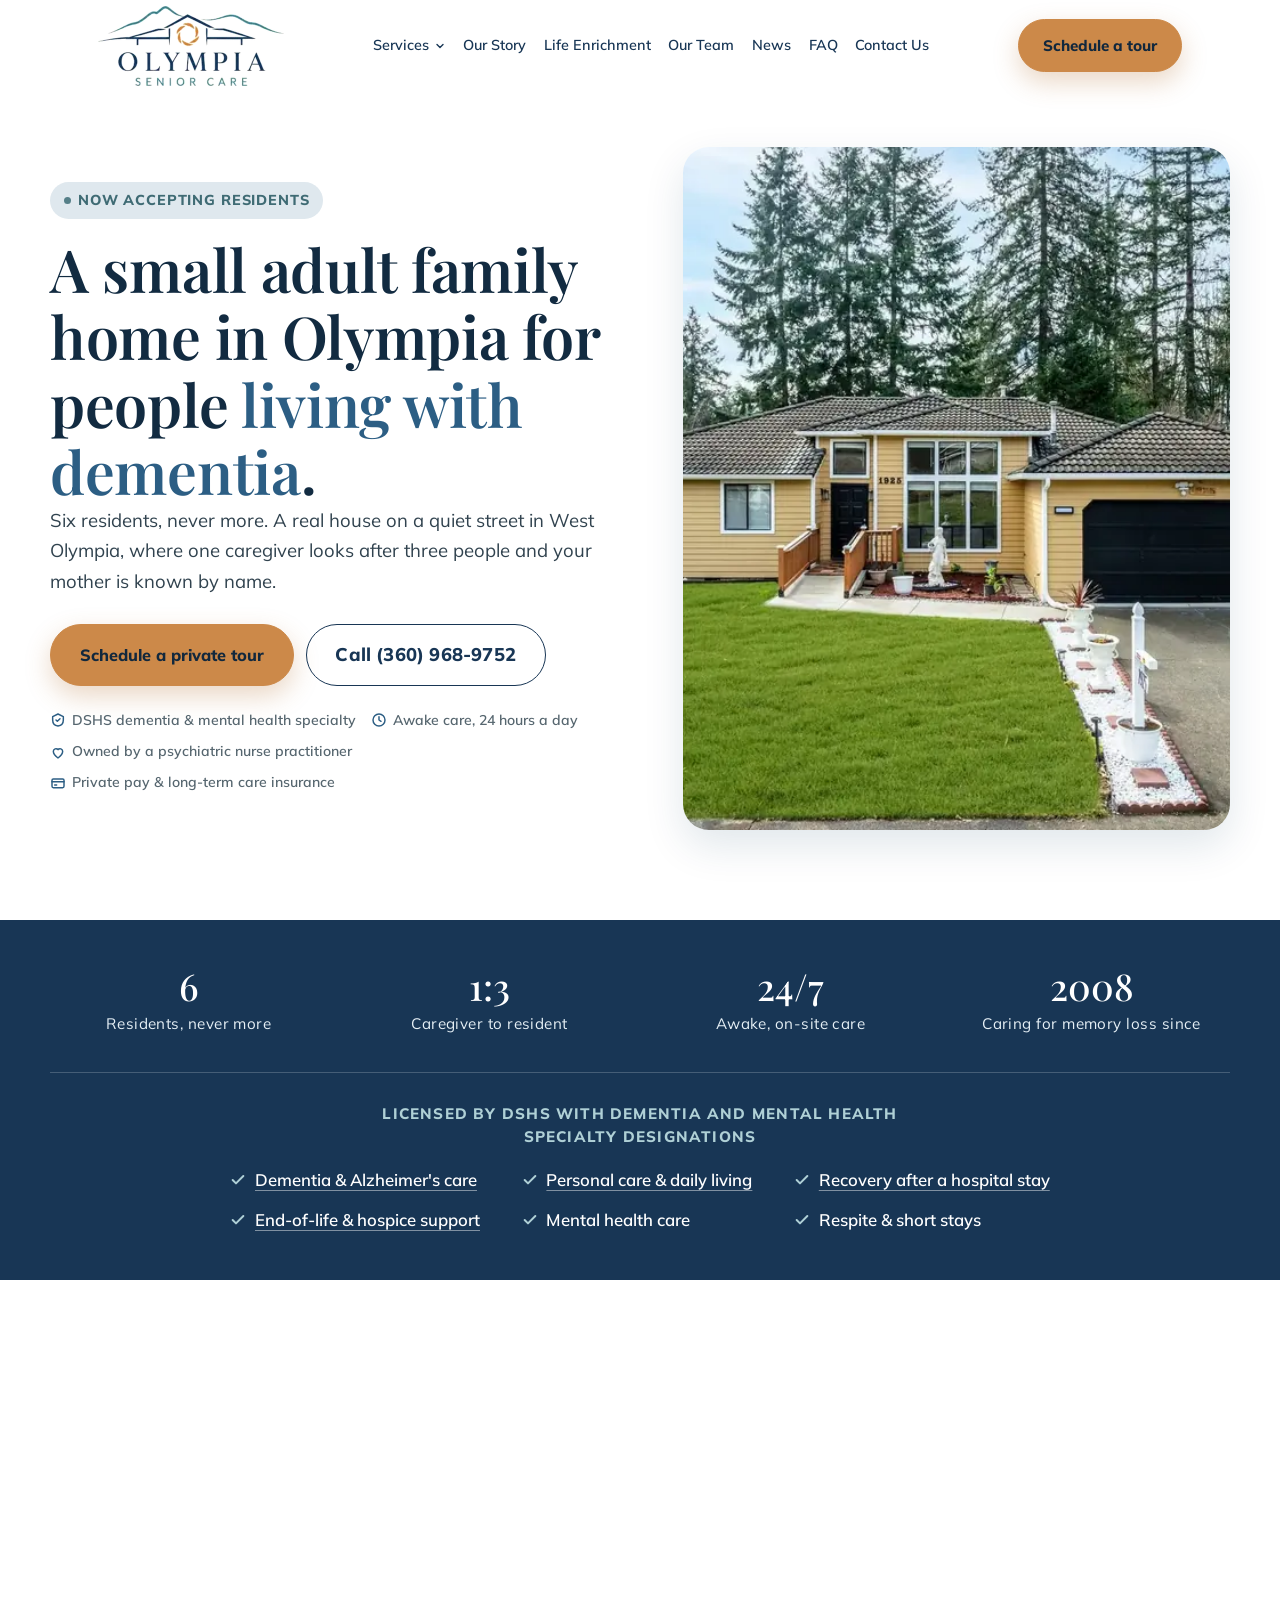
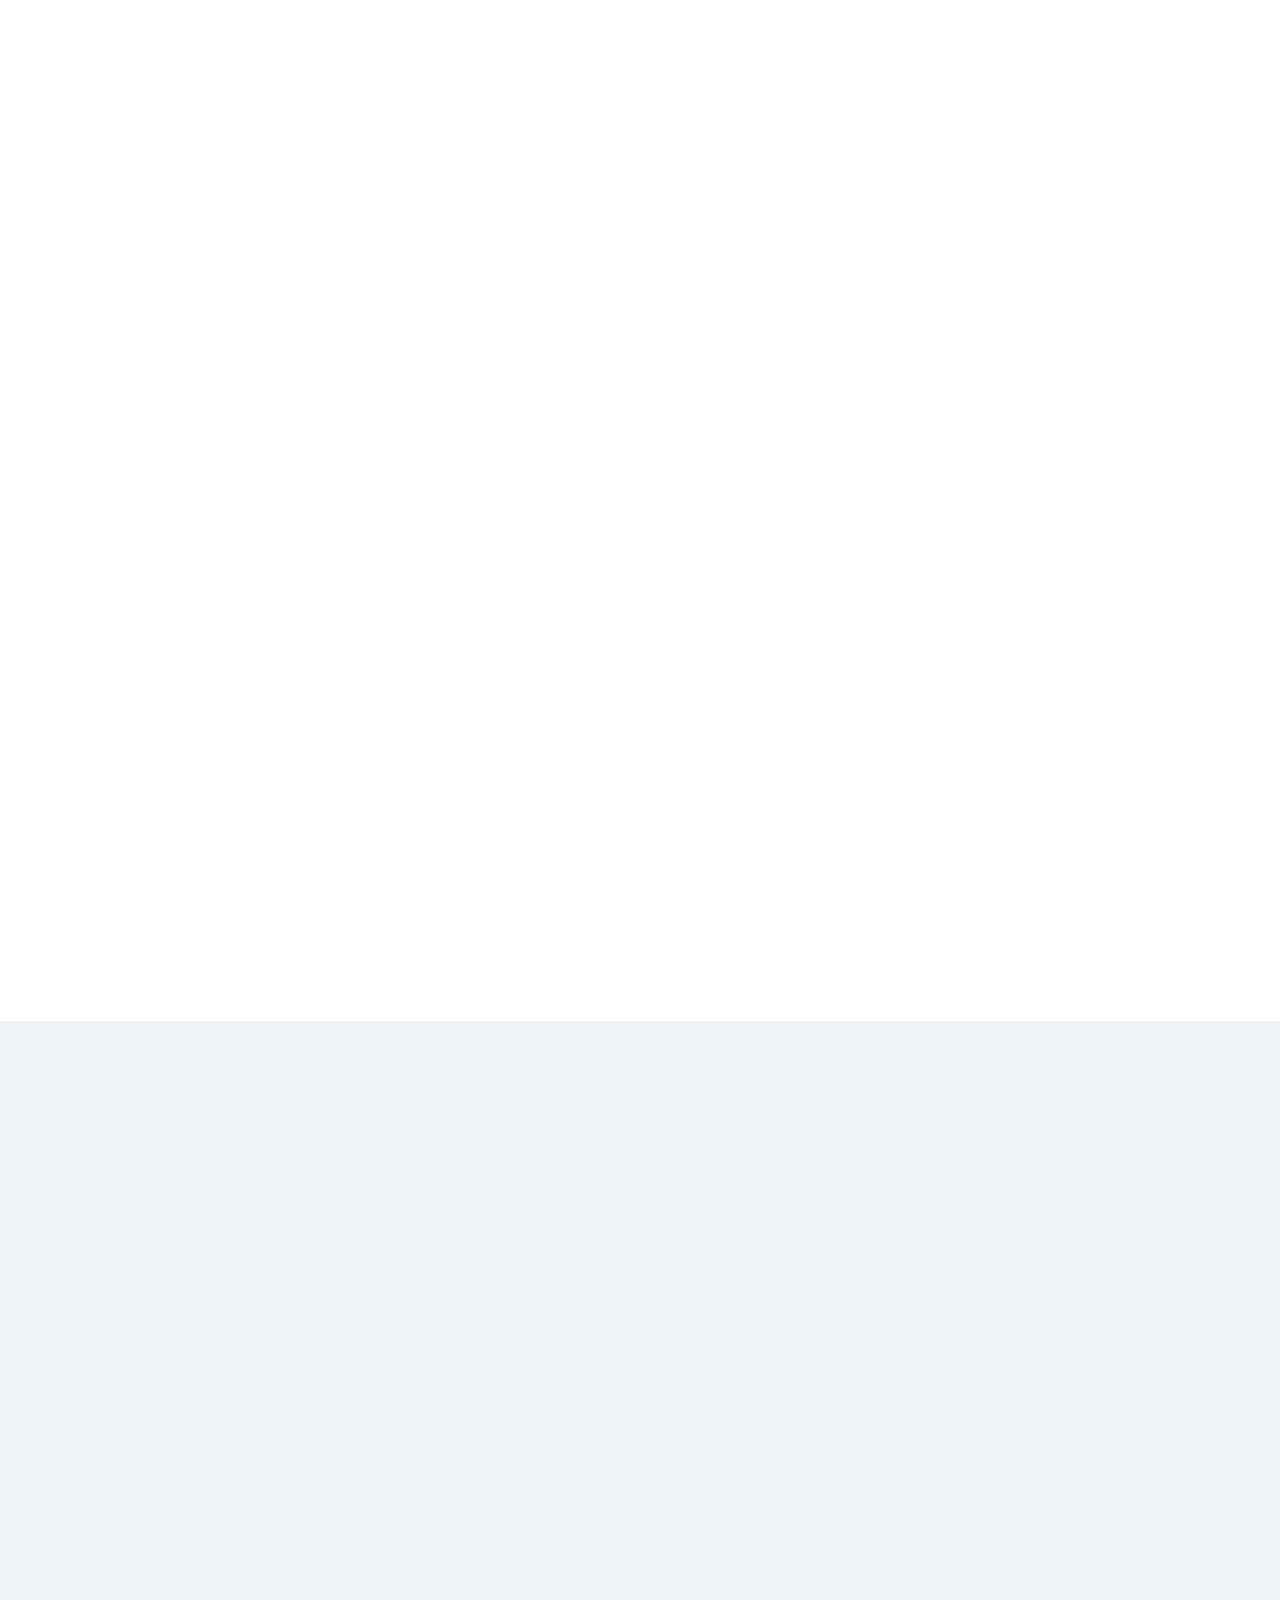
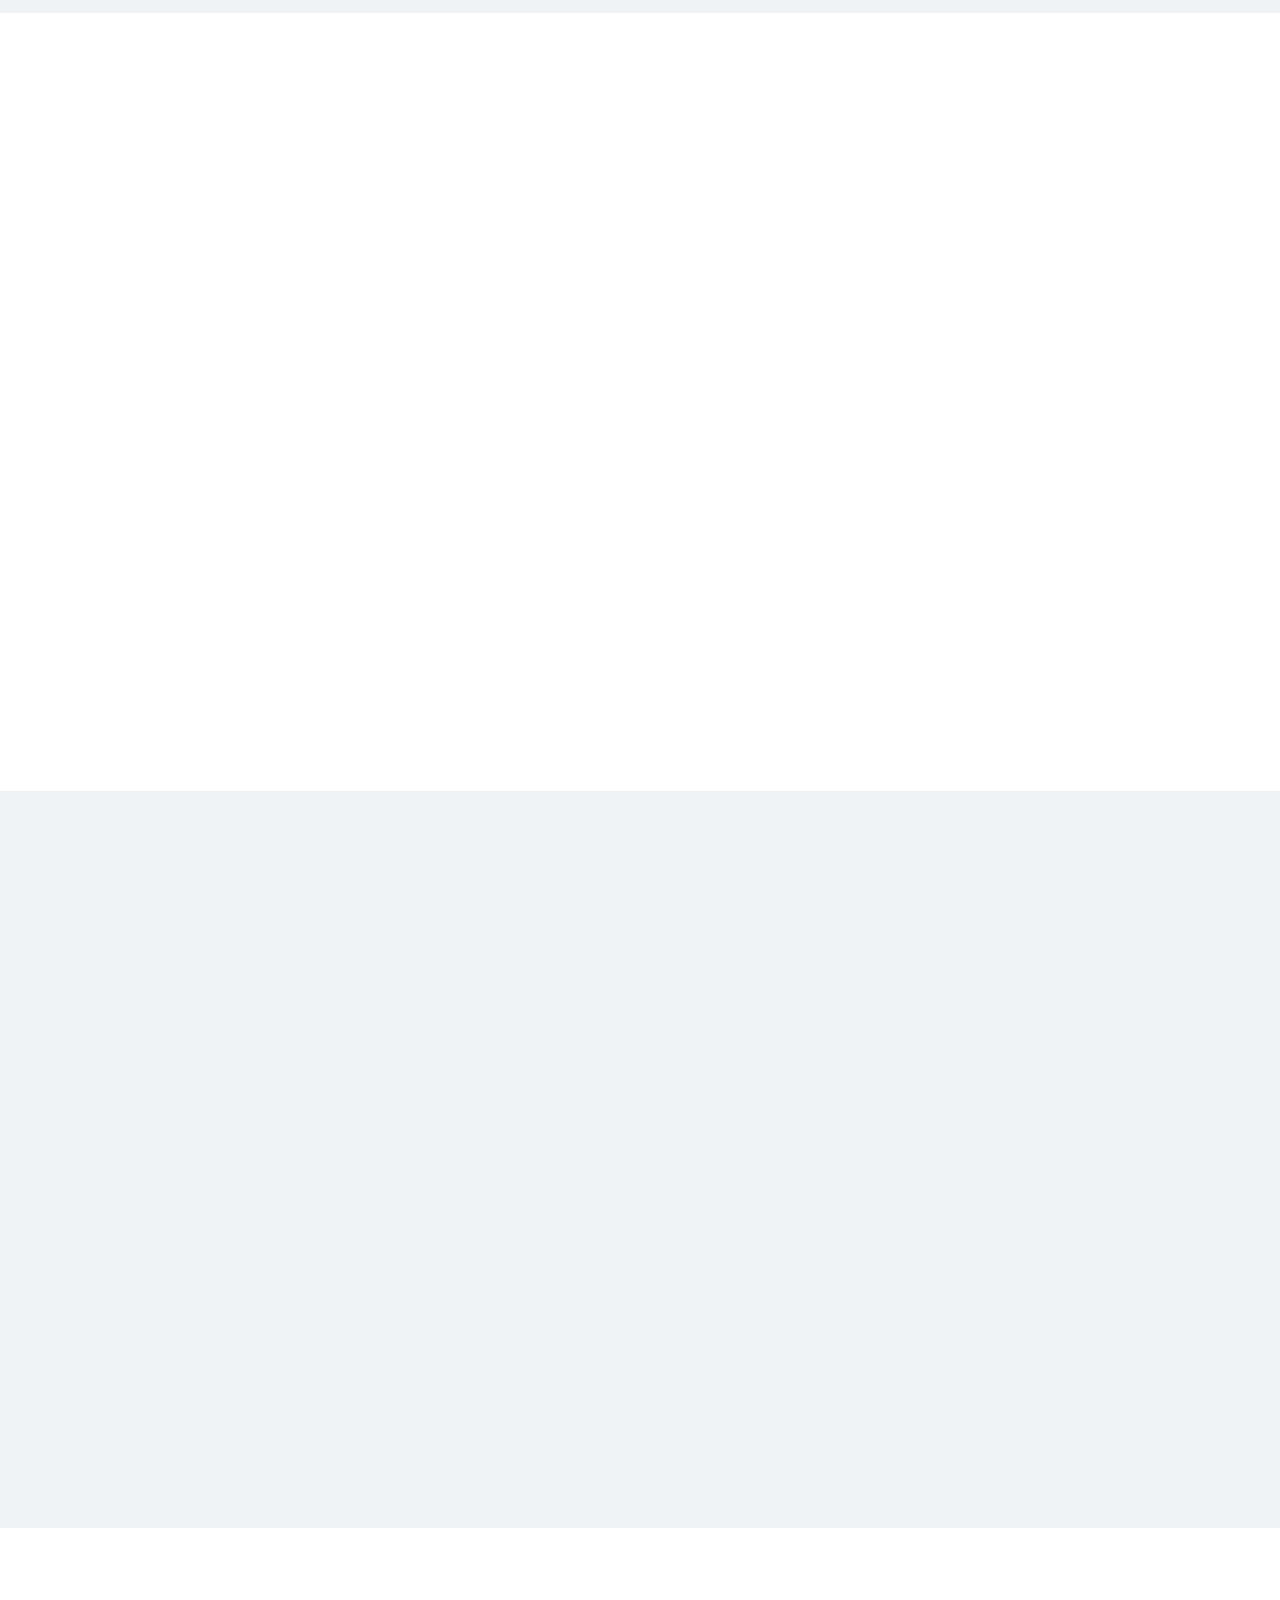
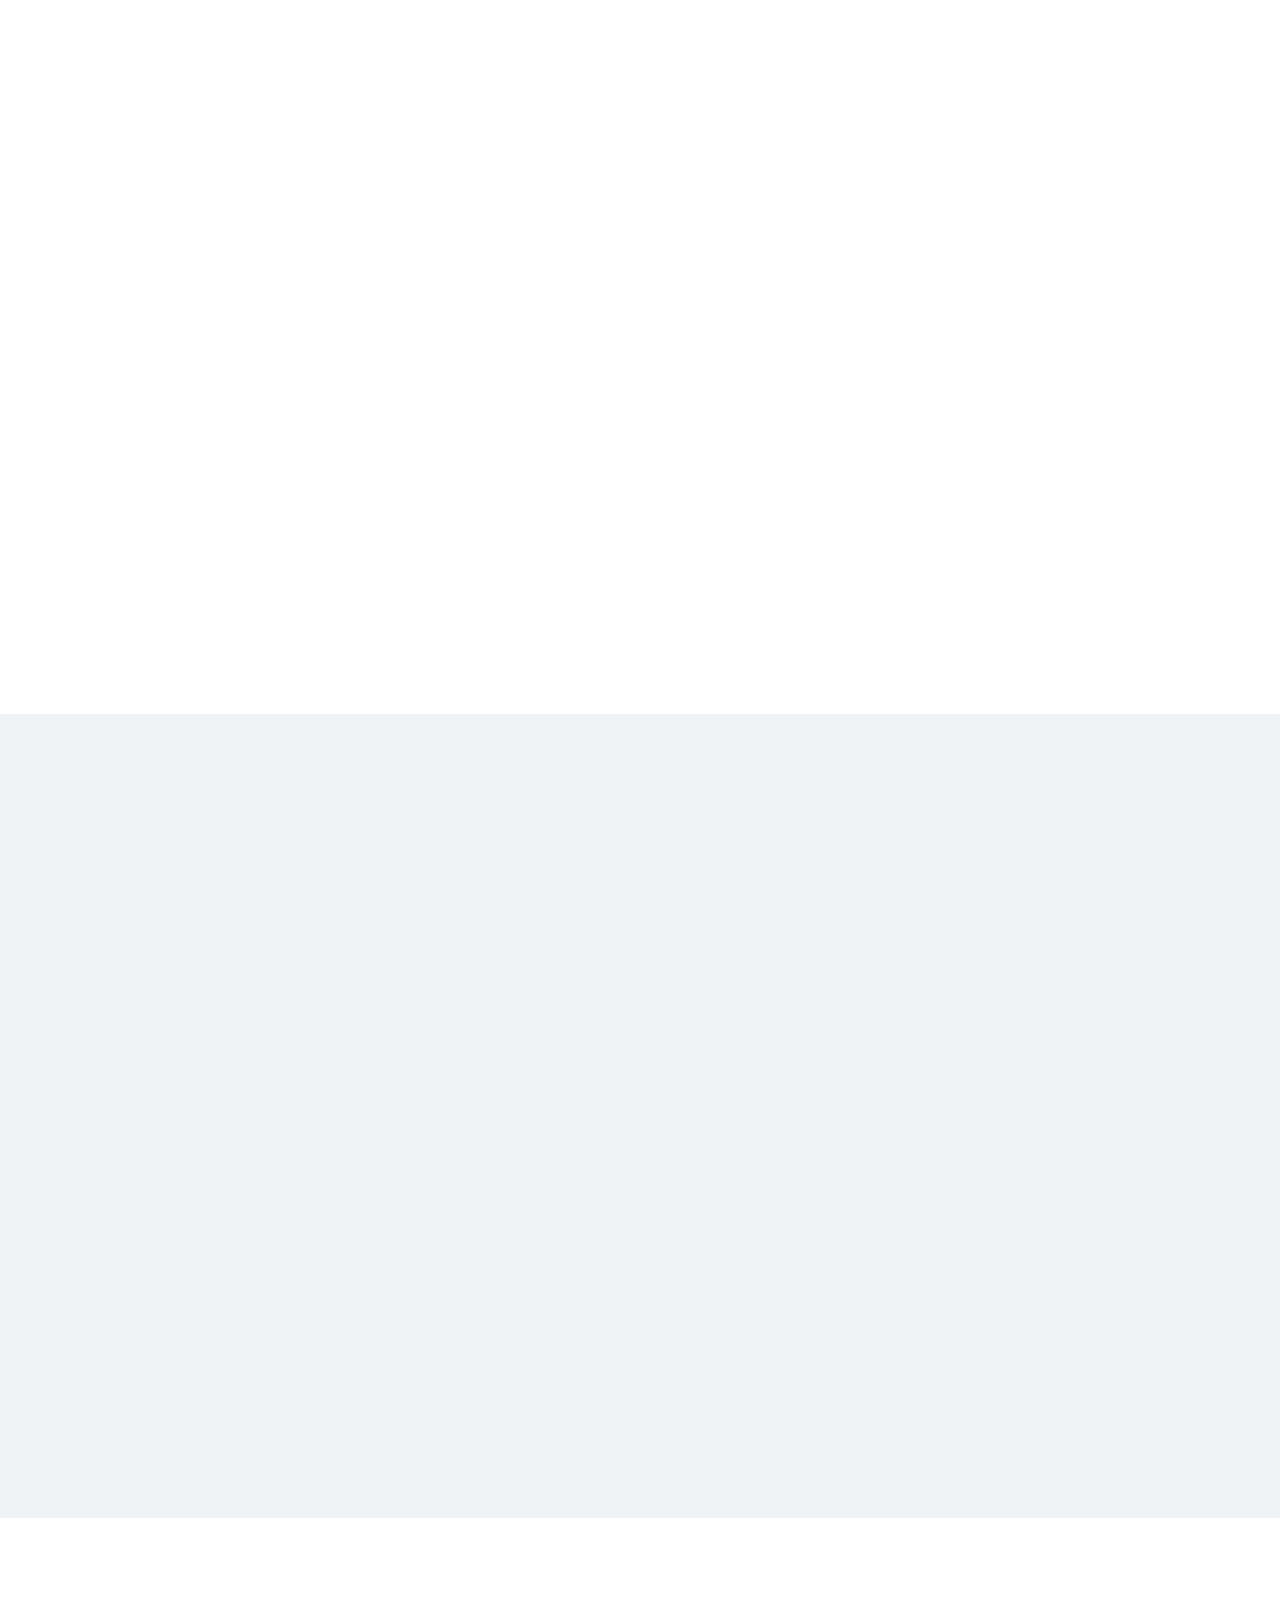
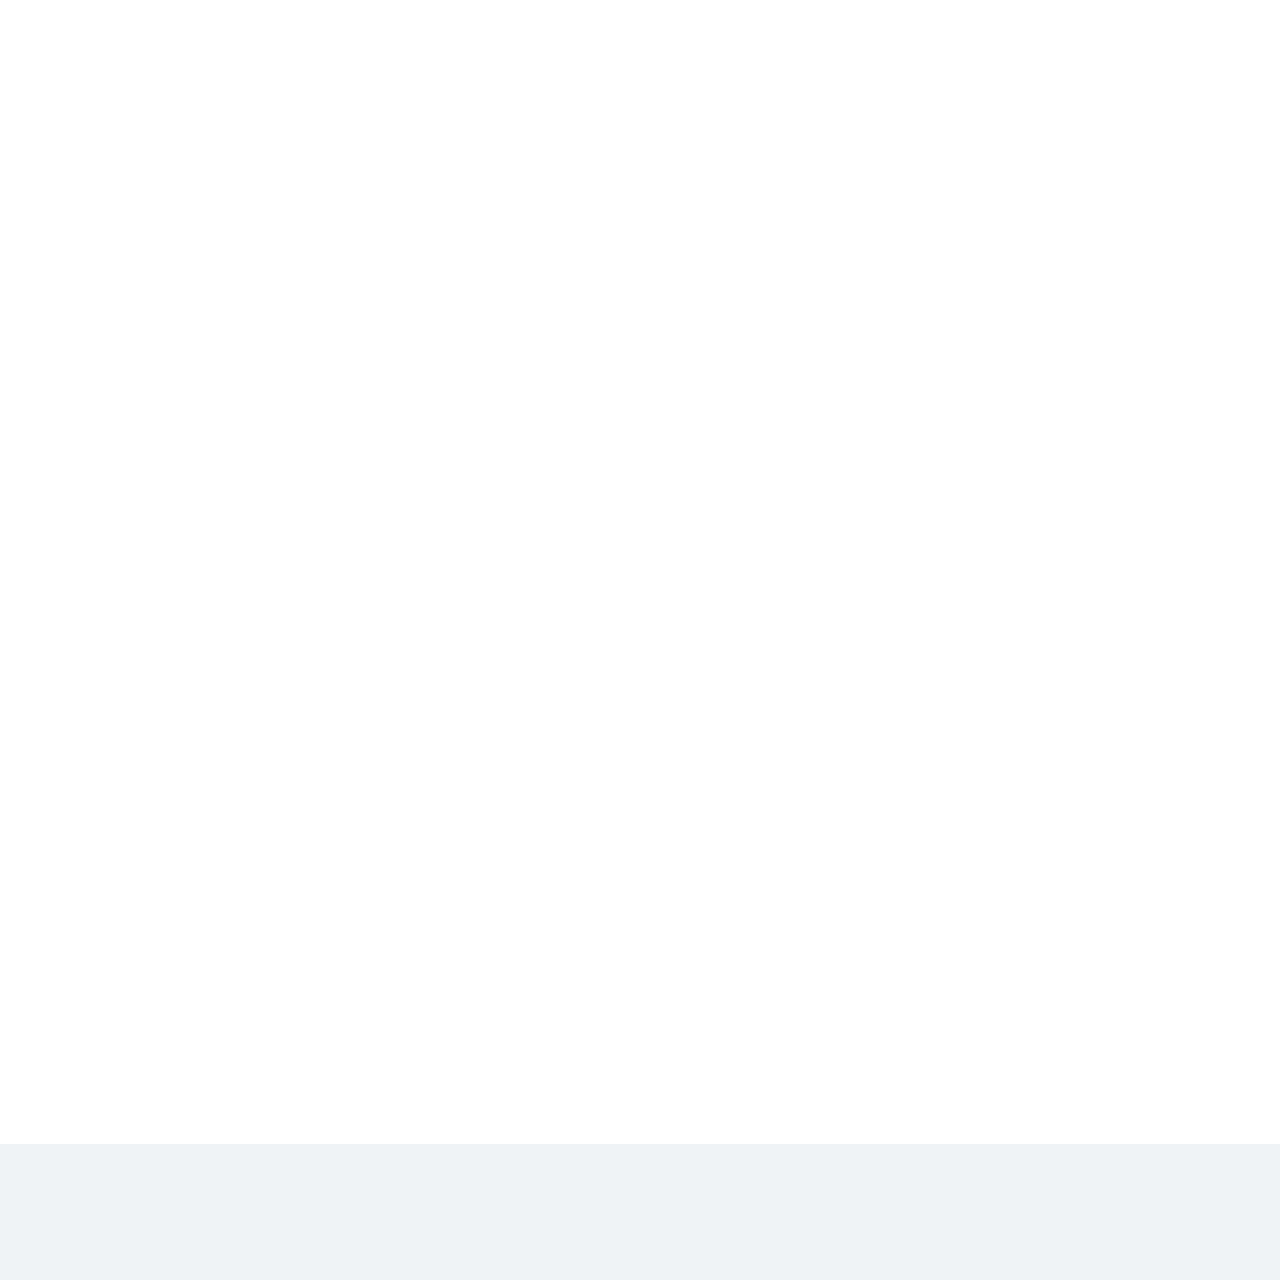
==== index.html @ f9896836 "Responsive images: 480/800 variants with srcset so phones stop downloading desktop-sized photos Co-A" ====
<!DOCTYPE html>
<html lang="en">
<head>
<meta charset="UTF-8">
<meta name="viewport" content="width=device-width, initial-scale=1.0">
<title>Adult Family Home in Olympia, WA | Dementia Care | Olympia Senior Care</title>
<meta name="description" content="Olympia Senior Care is a licensed 6-bed adult family home in West Olympia, WA specializing in dementia and Alzheimer's care. Montessori-inspired memory care, a 1:3 caregiver ratio, owned by a psychiatric nurse practitioner. Private pay and long-term care insurance.">
<link rel="canonical" href="https://olympiaseniorcarehome.com/">

<!--
  ============================================================
  OLYMPIA SENIOR CARE ADULT FAMILY HOME  —  DRAFT v3 (15 Sep)
  Built 7 Sep 2026 by Full Census. Draft due to Peter Wed 10 Sep.

  EVERY WORD ON THIS PAGE IS PETER'S OWN, from the copy he sent on
  7 Sep, plus the two sales calls. Nothing is invented. Where I
  changed his wording, it is listed in BUILD-NOTES.md and marked
  in the source with FLAG.


  STILL OPEN (see BUILD-NOTES.md):
    - No testimonials yet. The section is written but commented out.
    - Form posts to Web3Forms (key on the Olympia Senior Care account).
      No activation step. FormSubmit was dropped 30 Sep: never activated,
      and returning 500 for every address that day.
  ============================================================
-->

<link rel="preload" as="image" href="images/home-exterior.webp" fetchpriority="high"
      imagesrcset="images/home-exterior-480.webp 480w, images/home-exterior-800.webp 800w, images/home-exterior.webp 1100w"
      imagesizes="(max-width:960px) 92vw, 46vw">
<link rel="preload" as="font" type="font/woff2" crossorigin href="fonts/Mulish-400.woff2">
<link rel="preload" as="font" type="font/woff2" crossorigin href="fonts/PlayfairDisplay-600.woff2">
<link rel="stylesheet" href="css/site.v18.css">
<link rel="icon" type="image/png" href="images/icon-osc-v3.webp">
<link rel="apple-touch-icon" href="images/apple-touch-icon-osc-v3.webp">

<meta property="og:type" content="website">
<meta property="og:title" content="Olympia Senior Care — Adult Family Home in West Olympia, WA">
<meta property="og:description" content="A small, private adult family home for six residents in West Olympia. Montessori-inspired dementia and Alzheimer's care with a 1:3 caregiver ratio.">
<meta property="og:image" content="https://olympiaseniorcarehome.com/images/og-image.webp">
<meta property="og:url" content="https://olympiaseniorcarehome.com/">
<meta name="twitter:card" content="summary_large_image">

<script type="application/ld+json">
{
  "@context": "https://schema.org",
  "@type": [
    "ResidentialCare",
    "LocalBusiness"
  ],
  "name": "Olympia Senior Care",
  "alternateName": "Belmont Village Adult Family Home",
  "legalName": "Belmont Village Adult Family Home LLC",
  "identifier": {
    "@type": "PropertyValue",
    "propertyID": "WA DSHS adult family home license",
    "value": "759298"
  },
  "description": "A licensed six-bed adult family home in West Olympia, Washington, specializing in Montessori-inspired dementia and Alzheimer's care.",
  "url": "https://olympiaseniorcarehome.com/",
  "telephone": "+1-360-968-9752",
  "faxNumber": "+1-360-780-6319",
  "email": "hello@olympiaseniorcarehome.com",
  "image": "https://olympiaseniorcarehome.com/images/og-image.webp",
  "logo": "https://olympiaseniorcarehome.com/images/logo-osc-v3-full.webp",
  "slogan": "Empower. Engage. Respect.",
  "address": {
    "@type": "PostalAddress",
    "streetAddress": "1925 Lenox Ct NW",
    "addressLocality": "Olympia",
    "addressRegion": "WA",
    "postalCode": "98502",
    "addressCountry": "US"
  },
  "areaServed": [
    {
      "@type": "City",
      "name": "Olympia"
    },
    {
      "@type": "City",
      "name": "Lacey"
    },
    {
      "@type": "City",
      "name": "Tumwater"
    },
    {
      "@type": "AdministrativeArea",
      "name": "Thurston County"
    }
  ],
  "openingHoursSpecification": {
    "@type": "OpeningHoursSpecification",
    "dayOfWeek": [
      "Monday",
      "Tuesday",
      "Wednesday",
      "Thursday",
      "Friday",
      "Saturday",
      "Sunday"
    ],
    "opens": "00:00",
    "closes": "23:59"
  },
  "availableService": [
    {
      "@type": "MedicalTherapy",
      "name": "Dementia and Alzheimer's care"
    },
    {
      "@type": "MedicalTherapy",
      "name": "Personal care and daily living support"
    },
    {
      "@type": "MedicalTherapy",
      "name": "Recovery care after hospitalization"
    },
    {
      "@type": "MedicalTherapy",
      "name": "End-of-life care"
    },
    {
      "@type": "MedicalTherapy",
      "name": "Mental health care"
    },
    {
      "@type": "MedicalTherapy",
      "name": "Respite care"
    }
  ],
  "paymentAccepted": "Private pay, Long-term care insurance"
}
</script>
<script type="application/ld+json">
{
  "@context": "https://schema.org",
  "@type": "FAQPage",
  "mainEntity": [
    {
      "@type": "Question",
      "name": "How is an adult family home different from assisted living?",
      "acceptedAnswer": {
        "@type": "Answer",
        "text": "An adult family home is a licensed private residence caring for a small number of people, six in our case, rather than a building with dozens of rooms. Washington caps every adult family home at six residents. It means far more one-to-one attention, and it feels like a house, because it is one."
      }
    },
    {
      "@type": "Question",
      "name": "Do you specialize in dementia care?",
      "acceptedAnswer": {
        "@type": "Answer",
        "text": "Yes. Olympia Senior Care was built specifically for people living with dementia, Alzheimer's and other cognitive conditions. Peter, the owner, is a board-certified psychiatric nurse practitioner who has worked with memory loss since 2008, and our caregivers are trained in Montessori methods for dementia before they ever work a shift. The home is licensed by DSHS with both the Dementia and the Mental Health specialty designations."
      }
    },
    {
      "@type": "Question",
      "name": "How much does it cost?",
      "acceptedAnswer": {
        "@type": "Answer",
        "text": "The cost of care is based on your loved one's care needs, the room you choose, and any additional services you would like. The daily rate includes room and board, utilities, housekeeping, laundry, recreational activities, our health maintenance program, nursing oversight, and all the personal care in your loved one's individualized care plan. The CareScout 2025 Cost of Care Survey reported a national median hourly rate of $35 for non-medical caregiver services. This is a national benchmark, not Olympia Senior Care's rate. Actual cost depends on each individual's assessment of care needs, safety, and the specific plan built for your family. Request a personalized estimate for real numbers. There is no move-in fee, no administrative fee and no move-out cleaning fee, and furniture is provided at no cost if you need it."
      }
    },
    {
      "@type": "Question",
      "name": "What payment methods do you accept?",
      "acceptedAnswer": {
        "@type": "Answer",
        "text": "We accept private pay and long-term care insurance. At this time we are only taking private-pay residents, so we are not able to accept Medicaid."
      }
    },
    {
      "@type": "Question",
      "name": "How many caregivers are on duty?",
      "acceptedAnswer": {
        "@type": "Answer",
        "text": "We staff one caregiver to every three residents, and someone is awake and on duty twenty-four hours a day, including overnight. Nobody here waits for help."
      }
    },
    {
      "@type": "Question",
      "name": "My mother wanders and gets agitated in the evening. Can you handle that?",
      "acceptedAnswer": {
        "@type": "Answer",
        "text": "Yes, and it is worth saying plainly, because it is the reason a lot of families are turned away elsewhere. Sundowning, wandering and agitation are dementia, not misbehavior. The house is single-story with clear visual cues so someone can move around safely on their own, and the day is built so that late afternoon has something calm and familiar in it rather than nothing. Come and talk to us about what your mother actually does, and we will tell you honestly whether we are the right home."
      }
    },
    {
      "@type": "Question",
      "name": "Can we visit before deciding?",
      "acceptedAnswer": {
        "@type": "Answer",
        "text": "Please do, and please come more than once if it helps. Tours are by appointment, seven days a week, and there is no script. Ask us anything, meet the caregivers, and stay as long as you like."
      }
    },
    {
      "@type": "Question",
      "name": "What happens as my parent's needs increase?",
      "acceptedAnswer": {
        "@type": "Answer",
        "text": "Care plans here are written for the person and updated as things change, with a psychiatric nurse practitioner involved in that decision. We also support residents alongside hospice, so families are not forced to move someone again at the hardest possible moment."
      }
    },
    {
      "@type": "Question",
      "name": "What areas do you serve?",
      "acceptedAnswer": {
        "@type": "Answer",
        "text": "We are in West Olympia, and we welcome families from Olympia, Lacey, Tumwater and across Thurston County."
      }
    }
  ]
}
</script>
</head>
<body>
<a class="skip" href="#main">Skip to content</a>

<header class="nav" id="nav">
  <div class="nav-in">
    <a class="logo" href="index.html" aria-label="Olympia Senior Care, home"><img src="images/logo-osc-v3.webp" width="372" height="160" alt="Olympia Senior Care"></a>
    <nav class="nav-links" aria-label="Primary">
      <div class="has-sub">
        <a class="sub-top" href="services.html">Services<svg class="chev" width="12" height="12" viewBox="0 0 24 24" fill="none" stroke="currentColor" stroke-width="2.8" stroke-linecap="round" stroke-linejoin="round" aria-hidden="true"><path d="M6 9l6 6 6-6"/></svg></a>
        <div class="sub">
          <a href="dementia-alzheimers-care.html">Dementia &amp; Alzheimer's Care</a>
          <a href="personal-care.html">Personal Care &amp; Daily Living</a>
          <a href="recovery-care.html">Recovery Care After Hospitalization</a>
          <a href="end-of-life-care.html">End-of-Life Care</a>
          <a class="sub-all" href="services.html">All services</a>
        </div>
      </div>
      <a href="story.html">Our Story</a>
      <a href="montessori.html">Life Enrichment</a>
      <a href="team.html">Our Team</a>
      <a href="news/">News</a>
      <a href="memory-care-faq.html">FAQ</a>
      <a href="contact.html">Contact Us</a>
    </nav>
    <div class="nav-cta">
      <a class="nav-phone" href="tel:+13609689752">(360) 968-9752</a>
      <a class="btn btn-primary" href="#visit">Schedule a tour</a>
      <button class="menu-toggle" id="menuToggle" aria-label="Open menu" aria-expanded="false" aria-controls="drawer">
        <svg width="26" height="26" viewBox="0 0 24 24" fill="none" stroke="currentColor" stroke-width="2" stroke-linecap="round"><path d="M3 6h18M3 12h18M3 18h18"/></svg>
      </button>
    </div>
  </div>
  <div class="drawer" id="drawer">
    <a class="drawer-top" href="services.html">Services</a>
    <div class="drawer-sub">
      <a href="dementia-alzheimers-care.html">Dementia &amp; Alzheimer's Care</a>
      <a href="personal-care.html">Personal Care &amp; Daily Living</a>
      <a href="recovery-care.html">Recovery Care After Hospitalization</a>
      <a href="end-of-life-care.html">End-of-Life Care</a>
    </div>
    <a href="story.html">Our Story</a>
    <a href="montessori.html">Life Enrichment</a>
    <a href="team.html">Our Team</a>
    <a href="news/">News</a>
    <a href="memory-care-faq.html">FAQ</a>
    <a href="contact.html">Contact Us</a>
    <a href="tel:+13609689752">Call (360) 968-9752</a>
    <a class="btn btn-primary" href="#visit">Schedule a tour</a>
  </div>
</header>

<main id="main">

<!-- ============ HERO ============ -->
<section class="hero">
  <div class="inner hero-grid">
    <div>
      <span class="badge"><span class="dot"></span>Now accepting residents</span>
      <h1>A small adult family home in Olympia for people <em class="accent">living with dementia</em>.</h1>
      <p class="lede">Six residents, never more. A real house on a quiet street in West Olympia, where one caregiver looks after three people and your mother is known by name.</p>
      <div class="hero-actions">
        <a class="btn btn-primary btn-lg" href="#visit">Schedule a private tour</a>
        <a class="btn btn-secondary btn-lg" href="tel:+13609689752" data-track="call">Call (360) 968-9752</a>
      </div>
      <ul class="trust">
        <li><svg width="16" height="16" viewBox="0 0 24 24" fill="none" stroke="currentColor" stroke-width="2.2" stroke-linecap="round" stroke-linejoin="round"><path d="M12 3l8 4v5c0 5-3.4 8.4-8 9-4.6-.6-8-4-8-9V7z"/><path d="M9 12l2 2 4-4"/></svg>DSHS dementia &amp; mental health specialty</li>
        <li><svg width="16" height="16" viewBox="0 0 24 24" fill="none" stroke="currentColor" stroke-width="2.2" stroke-linecap="round" stroke-linejoin="round"><circle cx="12" cy="12" r="9"/><path d="M12 7v5l3 2"/></svg>Awake care, 24 hours a day</li>
        <li><svg width="16" height="16" viewBox="0 0 24 24" fill="none" stroke="currentColor" stroke-width="2.2" stroke-linecap="round" stroke-linejoin="round"><path d="M12 21s-7-4.6-7-10a4 4 0 017-2.6A4 4 0 0119 11c0 5.4-7 10-7 10z"/></svg>Owned by a psychiatric nurse practitioner</li>
        <li><svg width="16" height="16" viewBox="0 0 24 24" fill="none" stroke="currentColor" stroke-width="2.2" stroke-linecap="round" stroke-linejoin="round"><rect x="3" y="6" width="18" height="13" rx="2"/><path d="M3 10h18"/><path d="M7 15h3"/></svg>Private pay &amp; long-term care insurance</li>
      </ul>
    </div>
    <div class="hero-photo">
      <img src="images/home-exterior.webp" width="1100" height="824" fetchpriority="high"
           alt="The front of Olympia Senior Care, a yellow single-story home on a quiet street in West Olympia, with a wide lawn and tall firs behind it."
           srcset="images/home-exterior-480.webp 480w, images/home-exterior-800.webp 800w, images/home-exterior.webp 1100w"
           sizes="(max-width:960px) 92vw, 46vw">
    </div>
  </div>
</section>

<!-- ============ FACTS ============ -->
<section class="facts" id="care">
  <div class="inner">
    <div class="facts-grid">
      <div><b>6</b><span>Residents, never more</span></div>
      <div><b>1:3</b><span>Caregiver to resident</span></div>
      <div><b>24/7</b><span>Awake, on-site care</span></div>
      <div><b>2008</b><span>Caring for memory loss since</span></div>
    </div>
    <div class="carelist">
      <p class="carelist-h">Licensed by DSHS with Dementia and Mental Health specialty designations</p>
      <ul aria-label="Care we provide">
        <li><svg width="16" height="16" viewBox="0 0 24 24" fill="none" stroke="currentColor" stroke-width="3" stroke-linecap="round" stroke-linejoin="round" aria-hidden="true"><path d="M4 12l5 5L20 6"/></svg><a href="dementia-alzheimers-care.html">Dementia &amp; Alzheimer's care</a></li>
        <li><svg width="16" height="16" viewBox="0 0 24 24" fill="none" stroke="currentColor" stroke-width="3" stroke-linecap="round" stroke-linejoin="round" aria-hidden="true"><path d="M4 12l5 5L20 6"/></svg><a href="personal-care.html">Personal care &amp; daily living</a></li>
        <li><svg width="16" height="16" viewBox="0 0 24 24" fill="none" stroke="currentColor" stroke-width="3" stroke-linecap="round" stroke-linejoin="round" aria-hidden="true"><path d="M4 12l5 5L20 6"/></svg><a href="recovery-care.html">Recovery after a hospital stay</a></li>
        <li><svg width="16" height="16" viewBox="0 0 24 24" fill="none" stroke="currentColor" stroke-width="3" stroke-linecap="round" stroke-linejoin="round" aria-hidden="true"><path d="M4 12l5 5L20 6"/></svg><a href="end-of-life-care.html">End-of-life &amp; hospice support</a></li>
        <li><svg width="16" height="16" viewBox="0 0 24 24" fill="none" stroke="currentColor" stroke-width="3" stroke-linecap="round" stroke-linejoin="round" aria-hidden="true"><path d="M4 12l5 5L20 6"/></svg>Mental health care</li>
        <li><svg width="16" height="16" viewBox="0 0 24 24" fill="none" stroke="currentColor" stroke-width="3" stroke-linecap="round" stroke-linejoin="round" aria-hidden="true"><path d="M4 12l5 5L20 6"/></svg>Respite &amp; short stays</li>
      </ul>
    </div>
  </div>
</section>

<!-- ============ THE DETAILS ============ -->
<section id="details">
  <div class="inner">
    <div class="sec-head">
      <p class="eyebrow">Inside the house</p>
      <h2>The details are the whole difference.</h2>
      <p>Small things decide whether a person with dementia keeps their independence or slowly loses it. These are the ones we got right first.</p>
    </div>
    <div class="feats">
      <article class="feat">
        <div class="shot"><img src="images/bedroom.webp" width="1200" height="754" loading="lazy" alt="A private bedroom with a bed, dresser, television, recliner and two bright windows onto the street."
           srcset="images/bedroom-480.webp 480w, images/bedroom-800.webp 800w, images/bedroom.webp 1200w"
           sizes="(max-width:960px) 92vw, 46vw"></div>
        <div class="txt">
          <h3>A room, not a bed</h3>
          <p>Private rooms with real furniture, daylight on two sides, and space for the things your mother already owns. Familiar objects are what a person with memory loss holds on to.</p>
        </div>
      </article>
      <article class="feat">
        <div class="shot"><img src="images/bathroom.webp" width="1200" height="900" loading="lazy" alt="A tiled bathroom with a level-entry roll-in shower, a handheld shower head, and grab bars beside the toilet and along the shower wall."
           srcset="images/bathroom-480.webp 480w, images/bathroom-800.webp 800w, images/bathroom.webp 1200w"
           sizes="(max-width:960px) 92vw, 46vw"></div>
        <div class="txt">
          <h3>A bathroom that does not fight back</h3>
          <p>Level-entry roll-in shower, grab bars at the toilet and along the wall, a handheld head and a seat. Most falls in care happen in the bathroom, so this is the room we rebuilt first.</p>
        </div>
      </article>
      <article class="feat">
        <div class="shot"><img src="images/deck.webp" width="1100" height="734" loading="lazy" alt="A large cedar deck with dining chairs, raised garden beds and tall evergreens behind a private fence."
           srcset="images/deck-480.webp 480w, images/deck-800.webp 800w, images/deck.webp 1100w"
           sizes="(max-width:960px) 92vw, 46vw"></div>
        <div class="txt">
          <h3>Outside, safely</h3>
          <p>A wide covered deck and a fully fenced garden with raised beds the residents plant themselves. Being outdoors without being supervised at every step is its own kind of dignity.</p>
        </div>
      </article>
    </div>
  </div>
</section>

<!-- ============ VIDEO TOUR ============ -->
<!-- Peter's own walkthrough, 29s, transcoded from a 108 MB 4K master. preload="none"
     so it costs nothing until someone presses play. It has music: never autoplay. -->
<section class="sand" id="tour">
  <div class="inner">
    <div class="sec-head center">
      <p class="eyebrow">Take a look inside</p>
      <h2>Walk through the house in thirty seconds.</h2>
    </div>
    <div class="tour">
      <video controls preload="none" playsinline poster="images/tour-poster.webp" width="1280" height="720">
        <source src="video/tour.mp4" type="video/mp4">
        <p>Your browser cannot play this video. <a href="video/tour.mp4">Open it directly</a> instead.</p>
      </video>
    </div>
  </div>
</section>

<!-- ============ OUR STORY + CAREGIVERS (merged 10 Sep) ============ -->
<!-- One section instead of two, at Henos's request: Peter's story and the
     caregiver line together, about half the words. The full versions live on
     story.html and team.html. -->
<section id="story">
  <div class="inner split">
    <div>
      <p class="eyebrow">Our story</p>
      <h2>It started with my grandmother.</h2>
      <blockquote class="quote">
        <p>I knew GiGi would do best somewhere small. We could not find a place that met our standards, so I built one.</p>
        <cite>Peter, PMHNP-BC &middot; Owner</cite>
      </blockquote>
      <p>Every caregiver here is a Washington-licensed employee, background checked and trained in dementia care before they meet a resident.</p>
      <p><a class="more" href="story.html" style="margin-right:1.4rem">Read our story <svg width="15" height="15" viewBox="0 0 24 24" fill="none" stroke="currentColor" stroke-width="2.4" stroke-linecap="round" stroke-linejoin="round"><path d="M5 12h13M13 6l6 6-6 6"/></svg></a><a class="more" href="team.html">Meet the team <svg width="15" height="15" viewBox="0 0 24 24" fill="none" stroke="currentColor" stroke-width="2.4" stroke-linecap="round" stroke-linejoin="round"><path d="M5 12h13M13 6l6 6-6 6"/></svg></a></p>
    </div>
    <img class="portrait" src="images/peter-portrait.webp" width="804" height="1024" loading="lazy"
         alt="Peter, owner of Olympia Senior Care and a board-certified psychiatric nurse practitioner."
           srcset="images/peter-portrait-480.webp 480w, images/peter-portrait-800.webp 800w, images/peter-portrait.webp 804w"
           sizes="(max-width:960px) 92vw, 46vw">
  </div>
</section>

<!-- ============ SHADOW BOXES ============ -->
<section class="sand" id="stories">
  <div class="inner split">
    <img class="portrait" src="images/shadowbox-f.webp" width="1000" height="1187" loading="lazy"
         alt="Inside one resident's shadow box: their own photographs pinned to burlap, with a card that reads Adventure Awaits."
           srcset="images/shadowbox-f-480.webp 480w, images/shadowbox-f-800.webp 800w, images/shadowbox-f.webp 1000w"
           sizes="(max-width:960px) 92vw, 46vw">
    <div>
      <p class="eyebrow">Known by name</p>
      <h2>Every Resident has a story, <em class="accent">Not a Number</em>.</h2>
      <p>At Olympia Senior Care, Residents are <b>known by name, not number</b>. Personalized shadow boxes display <b>treasured photos and keepsakes</b>, creating familiar spaces that honor each Resident&rsquo;s <b>life, memories, and individuality</b>.</p>
      <blockquote class="quote">
        <p>Because every story deserves to be remembered.</p>
      </blockquote>
    </div>
  </div>
</section>

<!-- ============ LIFE ENRICHMENT ============ -->
<section id="enrichment">
  <div class="inner">
    <div class="sec-head">
      <p class="eyebrow">Life enrichment</p>
      <h2>Montessori memory care, in plain terms.</h2>
      <p>We build the day around what a resident <em class="accent">can</em> still do, never around what they have lost.</p>
    </div>
    <div class="grid-3">
      <div class="card">
        <span class="num">1</span>
        <h3>Something to do together</h3>
        <p>Baking, folding laundry, planting the raised beds. Sunday tea, Thursday happy hour, birthdays, and family dinners every quarter.</p>
      </div>
      <div class="card">
        <span class="num">2</span>
        <h3>Something to keep them moving</h3>
        <p>For someone who wants it, setting a table or carrying linens does more for balance than an exercise class, and it does not feel like therapy. Outings to the senior center when they want them.</p>
      </div>
      <div class="card">
        <span class="num">3</span>
        <h3>Something worth thinking about</h3>
        <p>Puzzles and music chosen for the person, at a pace that will not defeat them. Pet therapy, visits from children, and church groups for anyone who wants them.</p>
      </div>
    </div>
    <p style="margin-top:1.6rem"><a class="more" href="montessori.html">How Montessori care works here, day to day <svg width="15" height="15" viewBox="0 0 24 24" fill="none" stroke="currentColor" stroke-width="2.4" stroke-linecap="round" stroke-linejoin="round"><path d="M5 12h13M13 6l6 6-6 6"/></svg></a></p>
  </div>
</section>

<!-- ============ DINING ============ -->
<!-- The kitchen photo is a still from Peter's own walkthrough video. -->
<section class="sand" id="dining">
  <div class="inner split">
    <div>
      <p class="eyebrow">Mealtimes</p>
      <h2>Fresh meals, cooked in our kitchen.</h2>
      <p class="lede">Three meals and two snacks a day, from a six-week rotating menu reviewed by a registered dietitian. Special diets are made exactly as your doctor orders. Everything is cooked for our residents, and anyone who enjoys being in the kitchen is welcome to join in, though nobody is ever expected to.</p>
    </div>
    <!-- Resident photo, 29 Sep, at Peter's request for a person on the site.
         Consent confirmed by Henos before publishing. The alt text and caption name
         nobody and state no condition. Keep it that way. -->
    <figure class="photo-note">
      <img src="images/resident-kitchen.webp" width="1000" height="1000" loading="lazy"
           alt="A resident chopping celery and peppers on a wooden board at the kitchen counter."
           srcset="images/resident-kitchen-480.webp 480w, images/resident-kitchen-800.webp 800w, images/resident-kitchen.webp 1000w"
           sizes="(max-width:720px) 92vw, (max-width:1100px) 46vw, 31vw">
      <figcaption>A resident who enjoys cooking, chopping vegetables for lunch. Joining in is always an invitation, never a job.</figcaption>
    </figure>
  </div>
</section>

<!-- ============ GALLERY ============ -->
<section id="gallery">
  <div class="inner">
    <div class="sec-head center">
      <p class="eyebrow">Have a look around</p>
      <h2>A real house on a quiet street.</h2>
    </div>
    <div class="gal">
      <figure class="wide"><img src="images/deck.webp" width="1100" height="734" loading="lazy" alt="A large cedar deck with dining chairs, raised garden beds and tall evergreens behind the fence."
           srcset="images/deck-480.webp 480w, images/deck-800.webp 800w, images/deck.webp 1100w"
           sizes="(max-width:720px) 92vw, (max-width:1100px) 46vw, 31vw"><figcaption>The deck and garden beds</figcaption></figure>
      <figure><img src="images/bathroom.webp" width="1200" height="900" loading="lazy" alt="A tiled bathroom with a roll-in shower, handheld shower head, and grab bars beside the toilet and along the shower wall."
           srcset="images/bathroom-480.webp 480w, images/bathroom-800.webp 800w, images/bathroom.webp 1200w"
           sizes="(max-width:720px) 92vw, (max-width:1100px) 46vw, 31vw"><figcaption>Roll-in shower, grab bars</figcaption></figure>
      <figure><img src="images/piano.webp" width="1100" height="825" loading="lazy" alt="An upright piano with its bench, beside the living room fireplace."
           srcset="images/piano-480.webp 480w, images/piano-800.webp 800w, images/piano.webp 1100w"
           sizes="(max-width:720px) 92vw, (max-width:1100px) 46vw, 31vw"><figcaption>Music in the living room</figcaption></figure>
      <figure><img src="images/home-exterior.webp" width="1100" height="824" loading="lazy" alt="The front of the home from the street, with a wide lawn and a two-car driveway."
           srcset="images/home-exterior-480.webp 480w, images/home-exterior-800.webp 800w, images/home-exterior.webp 1100w"
           sizes="(max-width:720px) 92vw, (max-width:1100px) 46vw, 31vw"><figcaption>1925 Lenox Ct NW</figcaption></figure>
      <figure><img src="images/living-room.webp" width="1200" height="811" loading="lazy" alt="The bright living room with a leather sofa, recliner and tall windows onto the front garden."
           srcset="images/living-room-480.webp 480w, images/living-room-800.webp 800w, images/living-room.webp 1200w"
           sizes="(max-width:720px) 92vw, (max-width:1100px) 46vw, 31vw"><figcaption>The living room</figcaption></figure>
      <figure><img src="images/bedroom.webp" width="1200" height="754" loading="lazy" alt="A private bedroom with a bed, dresser, recliner and two windows."
           srcset="images/bedroom-480.webp 480w, images/bedroom-800.webp 800w, images/bedroom.webp 1200w"
           sizes="(max-width:720px) 92vw, (max-width:1100px) 46vw, 31vw"><figcaption>A private bedroom</figcaption></figure>
      <figure><img src="images/piano-corner.webp" width="1000" height="1334" loading="lazy" alt="The piano in the corner of the living room, with candlesticks and a framed print above it."
           srcset="images/piano-corner-480.webp 480w, images/piano-corner-800.webp 800w, images/piano-corner.webp 1000w"
           sizes="(max-width:720px) 92vw, (max-width:1100px) 46vw, 31vw"><figcaption>Music, most days</figcaption></figure>
      <figure class="wide"><img src="images/exercise-room.webp" width="1200" height="900" loading="lazy" alt="The exercise room, with a recumbent bike, an exercise mat and a walking treadmill on a padded floor."
           srcset="images/exercise-room-480.webp 480w, images/exercise-room-800.webp 800w, images/exercise-room.webp 1200w"
           sizes="(max-width:720px) 92vw, (max-width:1100px) 46vw, 31vw"><figcaption>The exercise room</figcaption></figure>
      <figure><img src="images/kitchen.webp" width="1100" height="619" loading="lazy" alt="The kitchen, with granite counters, a breakfast bar, a stainless range and a bowl of fresh fruit."
           srcset="images/kitchen-480.webp 480w, images/kitchen-800.webp 800w, images/kitchen.webp 1100w"
           sizes="(max-width:720px) 92vw, (max-width:1100px) 46vw, 31vw"><figcaption>The kitchen</figcaption></figure>
      <figure><img src="images/dining-table.webp" width="1200" height="675" loading="lazy" alt="The dining table set for a meal, with red tulips and a sign on the wall that reads gather."
           srcset="images/dining-table-480.webp 480w, images/dining-table-800.webp 800w, images/dining-table.webp 1200w"
           sizes="(max-width:720px) 92vw, (max-width:1100px) 46vw, 31vw"><figcaption>Where everyone eats together</figcaption></figure>
      <figure><img src="images/fireside.webp" width="1200" height="675" loading="lazy" alt="The sitting room with the piano, a fireplace and a leather sofa."
           srcset="images/fireside-480.webp 480w, images/fireside-800.webp 800w, images/fireside.webp 1200w"
           sizes="(max-width:720px) 92vw, (max-width:1100px) 46vw, 31vw"><figcaption>By the fire</figcaption></figure>
    </div>
  </div>
</section>

<!-- ============ FAQ ============ -->
<!-- These questions are mirrored exactly in the FAQPage JSON-LD in <head>.
     If you edit one, edit the other. Google penalises schema that does not
     match what a visitor can actually see on the page. -->
<section class="sand" id="faq">
  <div class="inner">
    <div class="sec-head center">
      <p class="eyebrow">Questions families ask</p>
      <h2>The things people want to know.</h2>
    </div>
    <div class="faqs">
      <details class="faq" open>
        <summary>How is an adult family home different from assisted living?</summary>
        <p class="a">An adult family home is a licensed private residence caring for a small number of people, six in our case, rather than a building with dozens of rooms. Washington caps every adult family home at six residents. It means far more one-to-one attention, and it feels like a house, because it is one.</p>
      </details>
      <details class="faq">
        <summary>Do you specialize in dementia care?</summary>
        <p class="a">Yes. Olympia Senior Care was built specifically for people living with dementia, Alzheimer's and other cognitive conditions. Peter, the owner, is a board-certified psychiatric nurse practitioner who has worked with memory loss since 2008, and our caregivers are trained in Montessori methods for dementia before they ever work a shift. The home is licensed by DSHS with both the Dementia and the Mental Health specialty designations.</p>
      </details>
      <details class="faq">
        <summary>How much does it cost?</summary>
        <div class="a">
          <p>The cost of care is based on your loved one's care needs, the room you choose, and any additional services you would like.</p>
          <p>The daily rate includes room and board, utilities, housekeeping, laundry, recreational activities, our health maintenance program, nursing oversight, and all the personal care in your loved one's individualized care plan.</p>
          <p class="benchmark">The CareScout 2025 Cost of Care Survey reported a national median hourly rate of $35 for non-medical caregiver services. This is a national benchmark, not Olympia Senior Care's rate. Actual cost depends on each individual's assessment of care needs, safety, and the specific plan built for your family. Request a personalized estimate for real numbers. <a href="contact.html">Request an estimate</a>.</p>
          <ul>
            <li>No move-in fee.</li>
            <li>No administrative fee.</li>
            <li>No move-out cleaning fee.</li>
            <li>Furniture, if you need it, at no cost.</li>
          </ul>
        </div>
      </details>
      <details class="faq">
        <summary>What payment methods do you accept?</summary>
        <p class="a">We accept private pay and long-term care insurance. At this time we are only taking private-pay residents, so we are not able to accept Medicaid.</p>
      </details>
      <details class="faq">
        <summary>How many caregivers are on duty?</summary>
        <p class="a">We staff one caregiver to every three residents, and someone is awake and on duty twenty-four hours a day, including overnight. Nobody here waits for help.</p>
      </details>
      <details class="faq">
        <summary>My mother wanders and gets agitated in the evening. Can you handle that?</summary>
        <p class="a">Yes, and it is worth saying plainly, because it is the reason a lot of families are turned away elsewhere. Sundowning, wandering and agitation are dementia, not misbehavior. The house is single-story with clear visual cues so someone can move around safely on their own, and the day is built so that late afternoon has something calm and familiar in it rather than nothing. Come and talk to us about what your mother actually does, and we will tell you honestly whether we are the right home.</p>
      </details>
      <details class="faq">
        <summary>Can we visit before deciding?</summary>
        <p class="a">Please do, and please come more than once if it helps. Tours are by appointment, seven days a week, and there is no script. Ask us anything, meet the caregivers, and stay as long as you like.</p>
      </details>
      <details class="faq">
        <summary>What happens as my parent's needs increase?</summary>
        <p class="a">Care plans here are written for the person and updated as things change, with a psychiatric nurse practitioner involved in that decision. We also support residents alongside hospice, so families are not forced to move someone again at the hardest possible moment.</p>
      </details>
      <details class="faq">
        <summary>What areas do you serve?</summary>
        <p class="a">We are in West Olympia, and we welcome families from Olympia, Lacey, Tumwater and across Thurston County.</p>
      </details>
    </div>
    <p style="margin-top:1.6rem;text-align:center"><a class="more" href="memory-care-faq.html">More answers about dementia and memory care</a></p>
  </div>
</section>

<!-- ============ LOCATION + MAP ============ -->
<section class="loc" id="find-us">
  <div class="loc-copy">
    <p class="eyebrow">Find us</p>
    <h2>Right here in West Olympia.</h2>
    <p class="addr">1925 Lenox Ct NW<br>Olympia, WA 98502</p>
    <p>A quiet residential court in West Olympia, minutes from the west side shops and a straight run to downtown. We welcome families from Olympia, Lacey, Tumwater and across Thurston County.</p>
    <p style="margin-top:1.2rem">
      <a class="btn btn-primary" target="_blank" rel="noopener" data-track="directions"
         href="https://www.google.com/maps/dir/?api=1&amp;destination=1925+Lenox+Ct+NW%2C+Olympia%2C+WA+98502">Get directions</a>
    </p>
  </div>
  <div class="loc-map">
    <iframe title="Map showing Olympia Senior Care at 1925 Lenox Ct NW, Olympia, Washington"
            loading="lazy" referrerpolicy="no-referrer-when-downgrade" allowfullscreen
            src="https://maps.google.com/maps?q=1925+Lenox+Ct+NW,+Olympia,+WA+98502&amp;z=14&amp;output=embed"></iframe>
  </div>
</section>

<!-- ============ CONTACT ============ -->
<section class="sand" id="visit">
  <div class="inner contact-grid">
    <div>
      <p class="eyebrow">Experience the difference in person</p>
      <h2>Come and see it for yourself.</h2>
      <p class="lede">Come at a time that suits you, stay as long as you like, and ask us anything. There is no script and no pressure to decide.</p>
      <ul class="contact-list">
        <li>
          <svg width="19" height="19" viewBox="0 0 24 24" fill="none" stroke="currentColor" stroke-width="2" stroke-linecap="round" stroke-linejoin="round"><path d="M22 16.9v3a2 2 0 01-2.2 2 19.8 19.8 0 01-8.6-3.1 19.5 19.5 0 01-6-6A19.8 19.8 0 012.1 4.2 2 2 0 014.1 2h3a2 2 0 012 1.7c.1 1 .4 1.9.7 2.8a2 2 0 01-.5 2.1L8.1 9.9a16 16 0 006 6l1.3-1.2a2 2 0 012.1-.5c.9.3 1.8.6 2.8.7a2 2 0 011.7 2z"/></svg>
          <span><b>Call or text</b><a href="tel:+13609689752" data-track="call">(360) 968-9752</a></span>
        </li>
        <li>
          <svg width="19" height="19" viewBox="0 0 24 24" fill="none" stroke="currentColor" stroke-width="2" stroke-linecap="round" stroke-linejoin="round"><path d="M6 9V3h12v6"/><rect x="3" y="9" width="18" height="9" rx="2"/><path d="M6 14h12v7H6z"/></svg>
          <span><b>Fax</b>(360) 780-6319</span>
        </li>
        <li>
          <svg width="19" height="19" viewBox="0 0 24 24" fill="none" stroke="currentColor" stroke-width="2" stroke-linecap="round" stroke-linejoin="round"><rect x="2" y="4" width="20" height="16" rx="2"/><path d="m2 7 10 6 10-6"/></svg>
          <span><b>Email</b><a href="mailto:hello@olympiaseniorcarehome.com">hello@olympiaseniorcarehome.com</a></span>
        </li>
        <li>
          <svg width="19" height="19" viewBox="0 0 24 24" fill="none" stroke="currentColor" stroke-width="2" stroke-linecap="round" stroke-linejoin="round"><path d="M20 10c0 6-8 12-8 12s-8-6-8-12a8 8 0 1116 0z"/><circle cx="12" cy="10" r="3"/></svg>
          <span><b>Visit</b>1925 Lenox Ct NW, Olympia, WA 98502<br><span style="font-weight:400;color:var(--muted);font-size:.9rem">West Olympia, Thurston County</span></span>
        </li>
        <li>
          <svg width="19" height="19" viewBox="0 0 24 24" fill="none" stroke="currentColor" stroke-width="2" stroke-linecap="round" stroke-linejoin="round"><circle cx="12" cy="12" r="9"/><path d="M12 7v5l3 2"/></svg>
          <span><b>Tours</b>By appointment, seven days a week</span>
        </li>
        <li>
          <svg width="19" height="19" viewBox="0 0 24 24" fill="none" stroke="currentColor" stroke-width="2" stroke-linecap="round" stroke-linejoin="round"><rect x="3" y="6" width="18" height="13" rx="2"/><path d="M3 10h18"/><path d="M7 15h3"/></svg>
          <span><b>Payment</b>Private pay and long-term care insurance</span>
        </li>
      </ul>
    </div>

    <div class="panel">
      <h3 style="margin-bottom:1.1rem">Request a tour</h3>
      <form id="tourForm" data-clarity-mask="true" action="https://api.web3forms.com/submit" method="POST" novalidate>
        <!-- Web3Forms, 30 Sep. Replaced FormSubmit, which was never activated and
             was returning HTTP 500 for every address on 30 Sep. Key belongs to the
             Olympia Senior Care account (hello@olympiaseniorcarehome.com), not to any
             other client. "botcheck" is the honeypot. -->
        <input type="hidden" name="access_key" value="68b7e7ab-c801-4d00-8c65-f7cfe73a9bf3">
        <input type="hidden" name="subject" value="New tour request from olympiaseniorcarehome.com">
        <input type="hidden" name="from_name" value="Olympia Senior Care website">
        <input type="checkbox" name="botcheck" style="display:none" tabindex="-1" aria-hidden="true">
        <div class="field">
          <label for="name">Your name</label>
          <input id="name" name="name" type="text" placeholder="First and last name" required autocomplete="name">
        </div>
        <div class="field">
          <label for="phone">Phone</label>
          <input id="phone" name="phone" type="tel" placeholder="Best number to reach you" required autocomplete="tel">
        </div>
        <div class="field">
          <label for="email">Email</label>
          <input id="email" name="email" type="email" placeholder="you@email.com" autocomplete="email">
        </div>
        <div class="field">
          <label for="need">What kind of care is it for?</label>
          <select id="need" name="need">
            <option value="">Please choose</option>
            <option>Dementia or Alzheimer's care</option>
            <option>Personal care and daily living</option>
            <option>Recovery after a hospital stay</option>
            <option>End-of-life care</option>
            <option>Respite or a short stay</option>
            <option>Not sure yet</option>
          </select>
        </div>
        <div class="field">
          <label for="msg">A little about your loved one</label>
          <textarea id="msg" name="message" rows="3" placeholder="Where they are now, and what they need"></textarea>
        </div>
        <button class="btn btn-primary btn-lg" type="submit" style="width:100%">Request a tour</button>
        <p class="form-note">We usually reply the same day. If it is urgent, please call. We will never share your details with a referral service or sell your enquiry.</p>
      </form>
      <div class="ok" id="ok" role="status">
        <h3>Thank you.</h3>
        <p>Your request is in. Peter will call you back shortly. If you need someone sooner, call <a href="tel:+13609689752">(360) 968-9752</a>.</p>
      </div>
    </div>
  </div>
</section>

<!-- ============ CTA BAND ============ -->
<section class="cta-band on-teal">
  <div class="inner">
    <h2>There is space in our home right now.</h2>
    <p>If your family is in the middle of a hospital discharge or a difficult decision, call and talk it through. No pressure, and no obligation to book anything.</p>
    <div class="hero-actions">
      <a class="btn btn-ghost btn-lg" href="tel:+13609689752" data-track="call">Call (360) 968-9752</a>
      <a class="btn btn-primary btn-lg" href="#visit">Schedule a tour</a>
    </div>
  </div>
</section>

</main>

<footer class="foot">
  <div class="foot-grid">
    <div>
      <img class="foot-logo" src="images/logo-osc-v3-full.webp" width="575" height="247" alt="" aria-hidden="true">
      <p class="tag">A licensed six-bed adult family home in West Olympia for people living with dementia.</p>
      <p class="tag">Private pay and long-term care insurance.</p>
    </div>
    <div>
      <h4>Services</h4>
      <ul>
        <li><a href="dementia-alzheimers-care.html">Dementia &amp; Alzheimer's care</a></li>
        <li><a href="personal-care.html">Personal care &amp; daily living</a></li>
        <li><a href="recovery-care.html">Recovery after a hospital stay</a></li>
        <li><a href="end-of-life-care.html">End-of-life &amp; hospice support</a></li>
        <li>Mental health care</li>
        <li>Respite &amp; short stays</li>
      </ul>
    </div>
    <div>
      <h4>Explore</h4>
      <ul>
        <li><a href="services.html">Services</a></li>
        <li><a href="story.html">Our Story</a></li>
        <li><a href="montessori.html">Life Enrichment</a></li>
        <li><a href="team.html">Our Team</a></li>
        <li><a href="news/">News &amp; Resources</a></li>
        <li><a href="memory-care-faq.html">Memory care FAQ</a></li>
        <li><a href="contact.html">Contact Us</a></li>
      </ul>
    </div>
    <div>
      <h4>Contact</h4>
      <ul>
        <li><a href="tel:+13609689752" data-track="call">(360) 968-9752</a></li>
        <li>Fax (360) 780-6319</li>
        <li><a href="mailto:hello@olympiaseniorcarehome.com">hello@olympiaseniorcarehome.com</a></li>
        <li>1925 Lenox Ct NW<br>Olympia, WA 98502</li>
        <li><a href="#visit">Schedule a tour</a></li>
      </ul>
    </div>
  </div>
  <div class="foot-bot">
    <span>&copy; <span id="yr">2026</span> Belmont Village Adult Family Home LLC, doing business as Olympia Senior Care. DSHS license #759298.</span>
    <span>Licensed by the Washington State Department of Social and Health Services.</span>
  </div>
</footer>

<script src="js/site.v6.js"></script>
</body>
</html>
---- css/site.v18.css ----
/* ============================================================
   v18 (30 Sep): fonts are self-hosted now. They used to come from Google,
   which was render-blocking; loading them async instead fixed the block but
   introduced a layout shift (CLS 0.194 on 30 Sep) as the text re-flowed when
   the real fonts landed. Same-origin + preload + swap gets both: no blocking
   request and no visible shift. Latin subset only, the site is English.
   ============================================================ */
@font-face{font-family:'Mulish';font-style:normal;font-weight:400;font-display:swap;src:url('../fonts/Mulish-400.woff2') format('woff2')}
@font-face{font-family:'Mulish';font-style:normal;font-weight:600;font-display:swap;src:url('../fonts/Mulish-600.woff2') format('woff2')}
@font-face{font-family:'Mulish';font-style:normal;font-weight:700;font-display:swap;src:url('../fonts/Mulish-700.woff2') format('woff2')}
@font-face{font-family:'Mulish';font-style:normal;font-weight:800;font-display:swap;src:url('../fonts/Mulish-800.woff2') format('woff2')}
@font-face{font-family:'Playfair Display';font-style:normal;font-weight:500;font-display:swap;src:url('../fonts/PlayfairDisplay-500.woff2') format('woff2')}
@font-face{font-family:'Playfair Display';font-style:normal;font-weight:600;font-display:swap;src:url('../fonts/PlayfairDisplay-600.woff2') format('woff2')}
@font-face{font-family:'Playfair Display';font-style:normal;font-weight:700;font-display:swap;src:url('../fonts/PlayfairDisplay-700.woff2') format('woff2')}

/* ============================================================
   OLYMPIA SENIOR CARE AFH  —  Full Census build, 7 Sep 2026 (v3: 10 Sep, bigger subheadings; v4: 10 Sep, bigger centred text on phones; v5: 10 Sep, care list in stats band + footer; v6: 15 Sep, Services dropdown + service pages; v7-v8: 15 Sep, drawer button fix; v9: 15 Sep, Life Enrichment activities + day; v10: 16 Sep, new logo palette + type; v11: 16 Sep, readability; v12: 17 Sep, caregiver cards; v13: 19 Sep, blue/green/white)
   Palette sampled from Peter's own logo artwork:
     teal  #094A5C  (9.79:1 on cream — headings, buttons, bands)
     amber #D07C1A  (3.20:1 — DECORATIVE / large display only)
     gold  #8A5510  (6.16:1 — eyebrows and small warm text)
   Warm autumn neutrals per his brief: off blue and green entirely,
   except the brand teal itself, which comes from his own logo.
   ============================================================ */

:root{
  --teal:#094A5C; --teal-deep:#063744; --teal-mid:#1C6377;
  --amber:#D07C1A; --gold:#8A5510; --amber-lt:#E8A857;
  --cream:#FBF6EE; --sand:#F4EADA; --sand-deep:#EADDC7;
  --white:#fff; --line:#E4D8C4;
  --ink:#0B2F3B; --body:#3A4A50; --muted:#5E6D73; --on-teal:#E4EDEF;
  --f-serif:'Newsreader',Georgia,'Times New Roman',serif;
  --f-sans:'Mulish',system-ui,-apple-system,'Segoe UI',sans-serif;
  --max:1180px; --pad:clamp(1.25rem,5vw,3rem);
  --r-sm:12px; --r-md:18px; --r-lg:26px; --pill:100px;
  --sh-sm:0 8px 24px rgba(9,74,92,.07);
  --sh-md:0 16px 40px rgba(9,74,92,.12);
  --sh-cta:0 10px 26px rgba(9,74,92,.24);
}
*{margin:0;padding:0;box-sizing:border-box}
html{scroll-behavior:smooth}
body{font-family:var(--f-sans);color:var(--body);background:var(--cream);
  line-height:1.65;-webkit-font-smoothing:antialiased}
img{max-width:100%;height:auto;display:block}
a{color:var(--teal);text-underline-offset:3px}
h1,h2,h3,h4{font-family:var(--f-serif);color:var(--ink);font-weight:500;
  line-height:1.14;letter-spacing:-.01em}
h1{font-size:clamp(2.25rem,5vw,3.7rem)}
h2{font-size:clamp(1.8rem,3.5vw,2.55rem)}
h3{font-size:1.55rem;font-weight:600;color:var(--teal)}
h4{font-size:1.2rem;font-weight:600}
section{padding:clamp(3.5rem,7vw,6rem) var(--pad)}
.inner{max-width:var(--max);margin:0 auto}
.narrow{max-width:760px;margin:0 auto}
.eyebrow{font-family:var(--f-sans);font-weight:800;font-size:.88rem;letter-spacing:.12em;
  text-transform:uppercase;color:var(--gold);margin-bottom:1rem;display:flex;align-items:center;
  gap:.65rem;width:fit-content}
.eyebrow::before{content:"";flex:none;width:26px;height:3px;border-radius:2px;background:var(--amber)}
.center .eyebrow{margin-left:auto;margin-right:auto}
.lede{font-size:clamp(1.03rem,1.5vw,1.16rem);max-width:58ch}
.sec-head{max-width:62ch;margin-bottom:clamp(1.8rem,3vw,2.6rem)}
.sec-head p{margin-top:.75rem}
em.accent{font-style:italic;color:var(--teal-mid)}
.sand{background:var(--sand)}
p+p{margin-top:1rem}
.center{text-align:center}
.center .sec-head,.center .lede{margin-left:auto;margin-right:auto}

/* ---------- skip link ---------- */
.skip{position:absolute;left:-9999px;top:0;background:var(--teal);color:#fff;
  padding:.7rem 1.1rem;border-radius:0 0 var(--r-sm) 0;z-index:200;font-weight:700}
.skip:focus{left:0}

/* ---------- logo ---------- */
.logo{display:flex;align-items:center;gap:.6rem;text-decoration:none}
.logo img{height:46px;width:auto}
@media(max-width:560px){.logo img{height:38px}}

/* ---------- nav ---------- */
.nav{position:sticky;top:0;z-index:60;background:rgba(251,246,238,.92);
  backdrop-filter:blur(10px);border-bottom:1px solid transparent;
  transition:border-color .2s,box-shadow .2s}
.nav.stuck{border-bottom-color:var(--line);box-shadow:var(--sh-sm)}
.nav-in{max-width:var(--max);margin:0 auto;padding:.6rem var(--pad);display:flex;
  align-items:center;justify-content:space-between;gap:1rem}
.nav-links{display:flex;gap:1.35rem}
.nav-links a{font-weight:600;font-size:.9rem;color:var(--teal);text-decoration:none;padding:.4rem 0}
.nav-links a:hover{color:var(--gold)}
.nav-cta{display:flex;align-items:center;gap:.8rem}
.nav-phone{font-weight:800;color:var(--teal);text-decoration:none;font-size:.95rem;white-space:nowrap}
.menu-toggle{display:none;background:none;border:0;color:var(--teal);cursor:pointer;padding:.35rem}
.drawer{display:none;border-top:1px solid var(--line);background:var(--cream);padding:.6rem var(--pad) 1.1rem}
.drawer.open{display:block}
.drawer a{display:block;padding:.7rem 0;font-weight:600;color:var(--teal);
  text-decoration:none;border-bottom:1px solid var(--line)}
.drawer .btn{margin-top:.9rem;width:100%}

/* ---------- buttons ---------- */
.btn{display:inline-flex;align-items:center;justify-content:center;gap:.5rem;min-height:44px;
  padding:.8rem 1.5rem;border-radius:var(--pill);font-family:var(--f-sans);font-weight:700;
  font-size:.95rem;text-decoration:none;border:1.5px solid transparent;cursor:pointer;
  transition:transform .15s,background .15s,color .15s}
.btn-primary{background:var(--teal);color:#fff;box-shadow:var(--sh-cta)}
.btn-primary:hover{background:var(--teal-deep);transform:translateY(-2px)}
.btn-secondary{border-color:var(--teal);color:var(--teal);background:transparent}
.btn-secondary:hover{background:var(--teal);color:#fff;transform:translateY(-2px)}
.btn-ghost{border-color:rgba(228,237,239,.55);color:#fff;background:transparent}
.btn-ghost:hover{background:#fff;color:var(--teal)}
.btn-lg{font-size:1.02rem;padding:.95rem 1.8rem}
a:focus-visible,button:focus-visible,input:focus-visible,textarea:focus-visible,select:focus-visible{
  outline:3px solid var(--teal);outline-offset:2px}
.on-teal a:focus-visible,.on-teal button:focus-visible{outline-color:#fff}

/* ---------- hero ---------- */
.hero{padding-top:clamp(2.2rem,4.5vw,3.4rem)}
.hero-grid{display:grid;grid-template-columns:1.02fr .98fr;gap:clamp(2rem,5vw,4rem);align-items:center}
.hero-photo{border-radius:var(--r-lg);overflow:hidden;box-shadow:var(--sh-md);aspect-ratio:4/5}
.hero-photo img{width:100%;height:100%;object-fit:cover}
.hero-actions{display:flex;flex-wrap:wrap;gap:.75rem;margin:1.7rem 0 1.4rem}
.trust{display:flex;flex-wrap:wrap;gap:.5rem .9rem;list-style:none;font-size:.88rem;
  color:var(--muted);font-weight:600}
.trust li{display:flex;align-items:center;gap:.4rem}
.trust svg{flex:none;color:var(--teal-mid)}
.badge{display:inline-flex;align-items:center;gap:.45rem;background:var(--sand-deep);
  color:var(--gold);font-weight:800;font-size:.76rem;letter-spacing:.06em;text-transform:uppercase;
  padding:.4rem .85rem;border-radius:var(--pill);margin-bottom:1rem}
.badge .dot{width:7px;height:7px;border-radius:50%;background:var(--amber)}

/* ---------- facts band ---------- */
.facts{background:var(--teal);padding:clamp(2rem,4vw,2.9rem) var(--pad)}
.facts-grid{display:grid;grid-template-columns:repeat(4,1fr);gap:1.5rem;text-align:center}
.facts b{display:block;font-family:var(--f-serif);font-size:clamp(1.7rem,3vw,2.3rem);
  color:#fff;font-weight:500;line-height:1.1}
.facts span{display:block;color:var(--on-teal);font-size:.83rem;margin-top:.3rem;
  letter-spacing:.03em}

/* ---------- cards ---------- */
.grid-3{display:grid;grid-template-columns:repeat(3,1fr);gap:1.4rem}
.grid-2{display:grid;grid-template-columns:repeat(2,1fr);gap:1.4rem}
.card{background:var(--white);border:1px solid var(--line);border-radius:var(--r-md);
  padding:1.6rem;box-shadow:var(--sh-sm);transition:transform .18s,box-shadow .18s}
.card:hover{transform:translateY(-4px);box-shadow:var(--sh-md)}
.card h3{margin-bottom:.55rem}
.card .num{font-family:var(--f-serif);font-size:2rem;color:var(--amber);line-height:1;
  display:block;margin-bottom:.5rem}
.icon{width:42px;height:42px;border-radius:12px;background:var(--sand-deep);color:var(--teal);
  display:grid;place-items:center;margin-bottom:.95rem}
.ticks{list-style:none;margin-top:.9rem;display:grid;gap:.55rem}
.ticks li{display:flex;gap:.6rem;align-items:flex-start;font-size:.95rem}
.ticks svg{flex:none;margin-top:.35rem;color:var(--amber)}

/* ---------- inline tag row (replaces a tick list where the items are short) ---------- */
.tags{display:flex;flex-wrap:wrap;gap:.55rem;list-style:none;margin-top:1.2rem}
.tags li{background:var(--white);border:1px solid var(--line);border-radius:var(--pill);
  padding:.45rem 1rem;font-size:.92rem;font-weight:600;color:var(--ink)}
.sand .tags li{background:var(--cream)}
.lead-in{display:block;font-family:var(--f-sans);font-size:.74rem;font-weight:800;
  letter-spacing:.12em;text-transform:uppercase;color:var(--gold);margin-bottom:.5rem}
.more{display:inline-flex;align-items:center;gap:.4rem;font-weight:700;font-size:.94rem;
  text-decoration:none;margin-top:1.1rem}
.more:hover{text-decoration:underline}

/* ---------- ratio compare ---------- */
.compare{display:grid;grid-template-columns:1fr 1fr;gap:1.2rem;margin-top:1.8rem}
.compare>div{border-radius:var(--r-md);padding:1.5rem;border:1px solid var(--line)}
.compare .them{background:var(--white)}
.compare .us{background:var(--teal);border-color:var(--teal)}
.compare .us h4,.compare .us p{color:#fff}
.compare .us .big{color:var(--amber-lt)}
.compare .big{font-family:var(--f-serif);font-size:clamp(2.2rem,5vw,3rem);line-height:1;
  color:var(--muted);display:block;margin-bottom:.4rem}
.compare p{font-size:.93rem;margin-top:.5rem;color:var(--muted)}
.compare .us p{color:var(--on-teal)}

/* ---------- quote ---------- */
.quote{background:var(--sand);border-left:4px solid var(--amber);
  border-radius:0 var(--r-md) var(--r-md) 0;padding:1.6rem 1.8rem;margin:1.6rem 0}
.quote p{font-family:var(--f-serif);font-size:clamp(1.15rem,2vw,1.4rem);line-height:1.45;
  color:var(--ink);font-style:italic}
.quote cite{display:block;margin-top:.9rem;font-family:var(--f-sans);font-style:normal;
  font-size:.83rem;font-weight:800;letter-spacing:.1em;text-transform:uppercase;color:var(--gold)}

/* ---------- split ---------- */
.split{display:grid;grid-template-columns:1fr 1fr;gap:clamp(2rem,5vw,3.6rem);align-items:center}
.split img{border-radius:var(--r-lg);box-shadow:var(--sh-md)}
/* a tall portrait shot would otherwise run to twice the height of its text column */
.split img.portrait{max-width:min(470px,100%);margin-inline:auto}
.split.flip>*:first-child{order:2}

/* ---------- team ---------- */
.team-grid{display:grid;grid-template-columns:repeat(3,1fr);gap:1.4rem}
.member{background:var(--white);border:1px solid var(--line);border-radius:var(--r-md);
  overflow:hidden;box-shadow:var(--sh-sm);display:flex;flex-direction:column}
.member .por{aspect-ratio:1/1;background:linear-gradient(145deg,var(--sand-deep),var(--sand));
  display:grid;place-items:center;position:relative;border-bottom:1px solid var(--line)}
.member .mono{font-family:var(--f-serif);font-size:3.2rem;color:var(--teal);opacity:.55}
.member .por .tag{position:absolute;bottom:.7rem;left:.7rem;background:rgba(255,255,255,.92);
  color:var(--gold);font-size:.66rem;font-weight:800;letter-spacing:.08em;text-transform:uppercase;
  padding:.28rem .6rem;border-radius:var(--pill)}
.member .body{padding:1.4rem;flex:1;display:flex;flex-direction:column}
.member .role{font-size:.87rem;color:var(--muted);margin-top:.15rem}
.member .yrs{font-size:.78rem;font-weight:800;letter-spacing:.06em;text-transform:uppercase;
  color:var(--gold);margin-top:.7rem}
.member blockquote{font-family:var(--f-serif);font-style:italic;color:var(--ink);
  font-size:1rem;line-height:1.5;margin-top:.9rem;padding-top:.9rem;border-top:1px solid var(--line)}

/* ---------- gallery ---------- */
.gal{display:grid;grid-template-columns:repeat(4,1fr);gap:1rem}
.gal figure{border-radius:var(--r-md);overflow:hidden;position:relative;background:var(--sand);
  aspect-ratio:4/3}
.gal img{width:100%;height:100%;object-fit:cover;transition:transform .4s}
.gal figure:hover img{transform:scale(1.04)}
.gal figcaption{position:absolute;left:.6rem;bottom:.6rem;background:rgba(255,255,255,.93);
  color:var(--teal);font-size:.73rem;font-weight:700;padding:.3rem .62rem;border-radius:var(--pill)}
/* a wide cell spans two columns, so it needs double the aspect ratio to
   finish the row at the same height as its single-column neighbours */
.gal .wide{grid-column:span 2;aspect-ratio:8/3}

/* ---------- photo feature trio ---------- */
.feats{display:grid;grid-template-columns:repeat(3,1fr);gap:1.4rem}
.feat{background:var(--white);border:1px solid var(--line);border-radius:var(--r-md);
  overflow:hidden;box-shadow:var(--sh-sm);transition:transform .18s,box-shadow .18s}
.feat:hover{transform:translateY(-4px);box-shadow:var(--sh-md)}
.feat .shot{aspect-ratio:4/3;overflow:hidden}
.feat .shot img{width:100%;height:100%;object-fit:cover;transition:transform .4s}
.feat:hover .shot img{transform:scale(1.04)}
.feat .txt{padding:1.35rem}
.feat h3{font-size:1.4rem;margin-bottom:.45rem}
.feat p{font-size:.95rem}

/* ---------- FAQ ---------- */
.faqs{max-width:840px;margin:0 auto;border-top:1px solid var(--line)}
.faq{border-bottom:1px solid var(--line)}
.faq summary{list-style:none;cursor:pointer;display:block;position:relative;
  padding:1.35rem 3.2rem 1.35rem 0;font-family:var(--f-serif);font-size:1.38rem;
  font-weight:500;color:var(--ink);line-height:1.3}
.faq summary::-webkit-details-marker{display:none}
.faq summary:hover{color:var(--teal-mid)}
.faq summary::after{content:"+";position:absolute;right:.4rem;top:50%;
  transform:translateY(-50%);font-family:var(--f-sans);font-size:1.7rem;font-weight:300;
  line-height:1;color:var(--amber);transition:transform .2s}
.faq[open] summary{color:var(--teal-mid)}
.faq[open] summary::after{transform:translateY(-50%) rotate(45deg)}
.faq .a{padding:0 3.2rem 1.5rem 0;font-size:1rem;line-height:1.72;color:var(--body)}

/* ---------- location + map ---------- */
.loc{display:grid;grid-template-columns:1fr 1.15fr;align-items:stretch;padding:0}
.loc-copy{padding:clamp(2.4rem,5vw,3.6rem) var(--pad);display:flex;flex-direction:column;
  justify-content:center;gap:.5rem}
.loc-copy .addr{font-family:var(--f-serif);font-size:1.35rem;color:var(--ink);line-height:1.4}
.loc-map{position:relative;min-height:360px;background:var(--sand-deep)}
.loc-map iframe{position:absolute;inset:0;width:100%;height:100%;border:0}

/* ---------- team photo, video tour, Montessori page (v3) ---------- */
.member .por img{width:100%;height:100%;object-fit:cover}
.tour{max-width:980px;margin:0 auto;border-radius:var(--r-lg);overflow:hidden;
  box-shadow:var(--sh-md);background:var(--ink)}
.tour video{display:block;width:100%;height:auto;aspect-ratio:16/9;background:var(--ink)}
.acts{display:flex;flex-wrap:wrap;justify-content:center;gap:1.4rem}
.acts .feat{flex:0 1 calc((100% - 2.8rem)/3)}
.feat .shot.blank{display:grid;place-items:center;
  background:linear-gradient(145deg,var(--sand-deep),var(--sand));color:var(--teal)}
.feat .shot.blank svg{width:64px;height:64px;opacity:.85}
.quote.big p{font-size:clamp(1.35rem,2.6vw,1.85rem)}
.cta-band .tagline{font-family:var(--f-serif);font-style:italic;font-size:clamp(1.2rem,2vw,1.45rem);
  color:var(--amber-lt)}

/* ---------- contact ---------- */
.contact-grid{display:grid;grid-template-columns:1fr 1fr;gap:clamp(2rem,5vw,3.4rem);align-items:start}
.panel{background:var(--white);border:1px solid var(--line);border-radius:var(--r-lg);
  padding:clamp(1.5rem,3vw,2.2rem);box-shadow:var(--sh-md)}
.field{margin-bottom:1rem}
label{display:block;font-size:.74rem;font-weight:800;letter-spacing:.09em;text-transform:uppercase;
  color:var(--muted);margin-bottom:.4rem}
input,textarea,select{width:100%;background:var(--cream);border:1px solid var(--line);
  border-radius:var(--r-sm);padding:.8rem 1rem;font-family:var(--f-sans);font-size:1rem;color:var(--body)}
input::placeholder,textarea::placeholder{color:var(--muted);opacity:.75}
input:focus,textarea:focus,select:focus{border-color:var(--teal-mid);background:#fff;
  box-shadow:0 0 0 3px rgba(28,99,119,.14);outline:none}
.form-note{font-size:.82rem;color:var(--muted);margin-top:.85rem}
.contact-list{list-style:none;display:grid;gap:1.1rem;margin-top:1.6rem}
.contact-list li{display:flex;gap:.85rem;align-items:flex-start}
.contact-list svg{flex:none;margin-top:.25rem;color:var(--teal-mid)}
.contact-list b{display:block;color:var(--ink);font-size:.95rem}
.contact-list a{font-weight:700;text-decoration:none}
.contact-list a:hover{text-decoration:underline}
.ok{display:none;background:var(--sand);border:1px solid var(--amber);border-radius:var(--r-md);
  padding:1.4rem;color:var(--ink)}
.ok.show{display:block}

/* ---------- CTA band ---------- */
.cta-band{background:var(--teal);color:#fff;text-align:center}
.cta-band h2,.cta-band p{color:#fff}
.cta-band p{max-width:56ch;margin:.9rem auto 0;color:var(--on-teal)}
.cta-band .hero-actions{justify-content:center}

/* ---------- article pages ---------- */
.page-head{background:var(--sand);padding:clamp(2.6rem,5vw,4rem) var(--pad) clamp(2.2rem,4vw,3rem)}
.prose{max-width:68ch}
.prose h2{margin:2.4rem 0 .8rem}
.prose h3{margin:1.8rem 0 .5rem}
.prose ul{margin:1rem 0 1rem 1.1rem;display:grid;gap:.5rem}
.prose img{border-radius:var(--r-lg);box-shadow:var(--sh-md);margin:1.8rem 0}

/* ---------- footer ---------- */
.foot{background:var(--teal-deep);color:var(--on-teal);padding:clamp(3rem,5vw,4rem) var(--pad) 1.6rem}
.foot-grid{display:grid;grid-template-columns:1.3fr 1fr 1fr 1fr;gap:2.2rem;max-width:var(--max);margin:0 auto}
.foot h4{color:#fff;font-family:var(--f-sans);font-size:.76rem;font-weight:800;letter-spacing:.13em;
  text-transform:uppercase;margin-bottom:1rem}
.foot a{color:var(--on-teal);text-decoration:none}
.foot a:hover{color:#fff;text-decoration:underline}
.foot ul{list-style:none;display:grid;gap:.6rem;font-size:.93rem}
.foot .brandline{font-family:var(--f-serif);font-size:1.15rem;color:#fff;margin-bottom:.6rem}
.foot .tag{font-size:.93rem;max-width:34ch}
.foot-bot{max-width:var(--max);margin:2.4rem auto 0;padding-top:1.3rem;
  border-top:1px solid rgba(228,237,239,.18);display:flex;flex-wrap:wrap;gap:.6rem 1.4rem;
  justify-content:space-between;font-size:.8rem;color:rgba(228,237,239,.78)}
.foot-logo{height:54px;width:auto;margin-bottom:1rem;filter:brightness(0) invert(1);opacity:.95}

/* ---------- responsive ---------- */
@media(max-width:960px){
  .acts .feat{flex-basis:calc((100% - 1.4rem)/2)}
  .loc{grid-template-columns:1fr}
  .loc-map{min-height:300px}
  .feats{grid-template-columns:repeat(2,1fr)}
  .hero-grid{grid-template-columns:1fr}
  .hero-photo{order:-1;aspect-ratio:4/3;max-height:400px}
  .grid-3,.team-grid{grid-template-columns:repeat(2,1fr)}
  .split,.contact-grid{grid-template-columns:1fr}
  .split.flip>*:first-child{order:0}
  .facts-grid{grid-template-columns:repeat(2,1fr);gap:1.6rem}
  .foot-grid{grid-template-columns:1fr 1fr}
  .gal{grid-template-columns:repeat(2,1fr)}
  .gal .wide{grid-column:span 2;aspect-ratio:2/1}
}
@media(max-width:720px){
  .acts .feat{flex-basis:100%}
  .nav-links,.nav-phone{display:none}
  .menu-toggle{display:block}
  .grid-3,.grid-2,.team-grid,.compare,.feats{grid-template-columns:1fr}
  .foot-grid{grid-template-columns:1fr}
}
@media(max-width:420px){
  .facts-grid{grid-template-columns:1fr;gap:1.2rem}
  .btn{width:100%}
  .hero-actions{flex-direction:column}
}
@media(prefers-reduced-motion:reduce){
  html{scroll-behavior:auto}
  *{transition:none!important;animation:none!important}
  .card:hover,.btn:hover{transform:none}
  .gal figure:hover img{transform:none}
}
@media print{.nav,.cta-band,.contact{display:none}}

/* ============================================================
   v4 (10 Sep): bigger, centred text on phones, at Henos's request.
   Desktop is unchanged. Long-form text, lists, the FAQ and the form
   stay left-aligned, because centred paragraphs and bullets are hard
   to read.
   ============================================================ */
@media(max-width:720px){
  body{font-size:1.125rem}
  .lede{font-size:1.2rem}
  h2{font-size:2rem}
  .eyebrow{font-size:.92rem}
  .feat p,.card p,.faq .a,.split p,.loc-copy p,.member p{font-size:1.08rem}
  .tags li{font-size:1rem}
  .hero-grid>div:not(.hero-photo),.sec-head,.page-head .inner,.split>div,.loc-copy,
  .contact-grid>div:first-child,.card,.feat .txt,.member .body,.narrow{text-align:center}
  .eyebrow,.sec-head,.lede{margin-left:auto;margin-right:auto}
  .trust,.tags,.hero-actions{justify-content:center}
  .quote{border-left:0;border-top:4px solid var(--amber);border-radius:var(--r-md);text-align:center}
  .split>div.prose,.prose,.ticks,.faqs,.faq,form,.panel,.contact-list{text-align:left}
}

/* ============================================================
   v5 (10 Sep): the care list moved into the stats band under the hero,
   and into a Care column in every page's footer. The "Six residents"
   section was cut.
   ============================================================ */
section[id]{scroll-margin-top:76px}
.carelist{margin-top:clamp(1.6rem,3vw,2.2rem);padding-top:clamp(1.4rem,3vw,1.9rem);
  border-top:1px solid rgba(228,237,239,.22);text-align:center}
.carelist-h{font-weight:800;font-size:.8rem;letter-spacing:.12em;text-transform:uppercase;
  color:var(--amber-lt);margin:0 auto 1.1rem;max-width:60ch;line-height:1.5}
.carelist ul{list-style:none;display:grid;grid-template-columns:repeat(3,auto);
  justify-content:center;gap:.75rem 2.6rem}
.carelist li{display:flex;align-items:center;gap:.55rem;color:#fff;font-size:1.05rem;
  font-weight:600;text-align:left}
.carelist svg{flex:none;color:var(--amber-lt)}
@media(max-width:720px){
  .carelist ul{grid-template-columns:1fr 1fr;justify-content:stretch;gap:.85rem 1.1rem;max-width:420px;margin:0 auto}
  .carelist li{font-size:1.02rem;align-items:flex-start}
  .carelist svg{margin-top:.28rem}
}
@media(max-width:420px){
  .carelist ul{grid-template-columns:1fr;max-width:260px}
}

/* ============================================================
   v6 (15 Sep): Peter's round 2. Services dropdown in the nav,
   four service pages + a services overview, a contact page,
   pricing in the FAQ, care list items link to their pages.
   ============================================================ */
/* nav + Services dropdown */
.nav-links{align-items:center}
.nav-links a[aria-current="page"],.nav-links .on{color:var(--gold)}
.has-sub{position:relative}
.nav-links .sub-top{display:inline-flex;align-items:center;gap:.3rem}
.chev{flex:none;transition:transform .2s}
.has-sub:hover .chev,.has-sub:focus-within .chev,.has-sub.open .chev{transform:rotate(180deg)}
.sub{position:absolute;top:calc(100% + .6rem);left:-1rem;min-width:300px;background:var(--white);
  border:1px solid var(--line);border-radius:var(--r-md);box-shadow:var(--sh-md);padding:.45rem;
  opacity:0;visibility:hidden;transform:translateY(6px);
  transition:opacity .15s,transform .15s,visibility .15s;z-index:70}
.sub::before{content:"";position:absolute;left:0;right:0;top:-.9rem;height:.9rem}
.has-sub:hover .sub,.has-sub:focus-within .sub,.has-sub.open .sub{opacity:1;visibility:visible;transform:none}
.nav-links .sub a{display:block;padding:.62rem .85rem;border-radius:10px;font-size:.95rem;
  white-space:nowrap;color:var(--teal)}
.nav-links .sub a:hover,.nav-links .sub a[aria-current="page"]{background:var(--sand);color:var(--teal)}
.nav-links .sub .sub-all{margin-top:.3rem;border-top:1px solid var(--line);border-radius:0 0 10px 10px;
  padding-top:.75rem;color:var(--gold);font-size:.8rem;font-weight:800;letter-spacing:.1em;text-transform:uppercase}
/* the six links + phone + button no longer fit below ~1200px */
@media(max-width:1200px){.nav-phone{display:none}}
@media(max-width:1020px){.nav-links{display:none}.menu-toggle{display:block}}

/* phone drawer: Services with its four pages always open underneath */
.drawer.open{max-height:calc(100vh - 62px);overflow-y:auto}
.drawer .drawer-top{border-bottom:0;padding-bottom:.3rem}
.drawer-sub{margin:0 0 .5rem .15rem;padding-left:.95rem;border-left:2px solid var(--amber-lt)}
.drawer .drawer-sub a{border-bottom:0;padding:.42rem 0;font-size:.97rem;color:var(--body)}
.drawer-sub+a{border-top:1px solid var(--line)}

/* care list items link to their service pages */
.carelist a{color:#fff;text-decoration:underline;text-decoration-color:rgba(255,255,255,.45);
  text-underline-offset:4px;text-decoration-thickness:1px}
.carelist a:hover{text-decoration-color:var(--amber-lt)}

/* service pages */
.ph-split{display:grid;grid-template-columns:1.05fr .95fr;gap:clamp(2rem,5vw,3.6rem);align-items:center}
.ph-split h1{max-width:17ch}
.ph-split .lede{margin-top:1rem}
.ph-split img{width:100%;aspect-ratio:4/3;object-fit:cover;border-radius:var(--r-lg);box-shadow:var(--sh-md)}
.checks{list-style:none;display:grid;grid-template-columns:1fr 1fr;gap:1rem 2.4rem;text-align:left}
.checks.one{grid-template-columns:1fr;margin-top:1.2rem}
.checks li{display:flex;gap:.7rem;align-items:flex-start;font-size:1.05rem;font-weight:600;color:var(--ink);line-height:1.5}
.checks svg{flex:none;margin-top:.25rem;color:var(--amber)}
.panel-lite{background:var(--white);border:1px solid var(--line);border-radius:var(--r-lg);
  padding:clamp(1.4rem,3vw,2.2rem);box-shadow:var(--sh-sm)}
.note{margin-top:1.6rem;max-width:70ch}
a.feat{display:block;text-decoration:none;color:inherit}
a.feat .more{margin-top:.9rem}
.feats.two{grid-template-columns:repeat(2,1fr)}
.card .lead-in{margin-bottom:.6rem}

/* FAQ answer that carries a list (the pricing question) */
.faq div.a p+p{margin-top:.8rem}
.faq .a ul{margin:.7rem 0 0 1.2rem;display:grid;gap:.3rem}

@media(max-width:960px){
  .ph-split{grid-template-columns:1fr}
  .ph-split img{max-height:340px}
}
@media(max-width:720px){
  .checks{grid-template-columns:1fr;width:fit-content;max-width:100%;margin-inline:auto}
  .checks li{font-size:1.06rem}
  .feats.two{grid-template-columns:1fr}
  .note{text-align:center;margin-inline:auto}
}

/* ============================================================
   v7 (15 Sep): the phone drawer "Schedule a tour" button took the
   drawer link colour, teal on teal, so it looked blank. It had been
   that way since v1. Also a fresh filename because v6 was requested
   live before Pages had built it (the cached-404 trap from 8 Sep).
   ============================================================ */
.drawer a.btn-primary{color:#fff;border-bottom:0}
/* v8 (15 Sep): and centre its label. .drawer a sets display:block, which beat .btn inline-flex. */
.drawer a.btn-primary{display:flex}

/* ============================================================
   v9 (15 Sep): Life Enrichment gains Peter's seven activities as
   numbered cards in the centred .acts row, and "A day in our home".
   ============================================================ */
.acts .card{flex:0 1 calc((100% - 2.8rem)/3)}
.day .card .lead-in{margin-bottom:.35rem}
@media(max-width:960px){.acts .card{flex-basis:calc((100% - 1.4rem)/2)}}
@media(max-width:720px){.acts .card{flex-basis:100%}.card .icon{margin-inline:auto}}

/* ============================================================
   v10 (16 Sep): Peter's new logo. The palette and type now follow it.
     brand red  #83152A  (sampled from the logo; 9.3:1 on cream, white on it 10:1)
     near-black #1F1B1C  (warmed from the logo's #0B0909 for body text)
     Playfair Display = the wordmark's serif, for headings
     Oswald           = the tagline's condensed face, for small labels
   Variable NAMES are kept from v1 so no other rule has to change:
   --teal is now the brand red, and --amber / --gold are its accents.
   ============================================================ */
:root{
  --teal:#83152A; --teal-deep:#5E0E1E; --teal-mid:#9E2A3F;
  --amber:#83152A; --gold:#83152A; --amber-lt:#F2CCD3;
  --ink:#1F1B1C; --body:#3B3637; --muted:#665D5F; --on-teal:#F7E9EC;
  --line:#E6DBCB;
  --f-serif:'Playfair Display',Georgia,'Times New Roman',serif;
  --f-label:'Oswald','Arial Narrow',system-ui,sans-serif;
  --sh-sm:0 8px 24px rgba(60,18,26,.07);
  --sh-md:0 16px 40px rgba(60,18,26,.12);
  --sh-cta:0 10px 26px rgba(131,21,42,.26);
}
h1,h2,h3,h4{letter-spacing:-.005em}
h1{font-weight:600}
input:focus,textarea:focus,select:focus{box-shadow:0 0 0 3px rgba(131,21,42,.14)}
/* labels in the logo's tagline face */
.eyebrow,.carelist-h,.badge,.lead-in,.foot h4,.quote cite,.member .yrs,.nav-links .sub .sub-all{
  font-family:var(--f-label);font-weight:500}
.eyebrow{font-size:.98rem;letter-spacing:.1em}
.carelist-h{font-size:.92rem;letter-spacing:.1em}
.badge{font-size:.82rem;letter-spacing:.08em}
.lead-in{font-size:.86rem;letter-spacing:.1em}
.foot h4{font-size:.9rem;letter-spacing:.12em}
.quote cite{font-size:.9rem;letter-spacing:.1em}
.nav-links .sub .sub-all{font-size:.88rem;letter-spacing:.1em}
/* logo: wider than the old one (3.8:1), so shorter */
.logo img{height:44px;width:auto}
.foot{background:#1F1B1C}
.foot-logo{height:72px;width:auto}
@media(max-width:560px){.logo img{height:34px}}
@media(max-width:720px){.eyebrow{font-size:1rem}}
/* the wider logo left the phone header too narrow: keep the tour button on one line */
@media(max-width:560px){
  .nav-cta{gap:.5rem;flex-shrink:0}
  .nav-cta .btn{white-space:nowrap;padding:.5rem .95rem;font-size:.86rem;min-height:40px;width:auto}
  .menu-toggle{padding:.25rem}
}
/* very small phones: the logo shrinks with its box instead of being squashed */
.logo{min-width:0}
.logo img{object-fit:contain;object-position:left center;max-width:100%}

/* ============================================================
   v11 (16 Sep): readability, at Henos's request ("way too hard to read").
   Playfair Display stays ONLY where text is big: h1, h2 and the large
   numbers. Everything a family reads at normal size (quotes, card titles,
   FAQ questions, labels, taglines) is Mulish, upright, no italics.
   Oswald is dropped entirely.
   ============================================================ */
:root{--f-label:var(--f-sans)}
em.accent{font-style:normal}
h3,h4{font-family:var(--f-sans);font-weight:700;letter-spacing:0;line-height:1.3}
h3{font-size:1.38rem}
.feat h3{font-size:1.3rem}
.quote p{font-family:var(--f-sans);font-style:normal;font-weight:600;font-size:clamp(1.12rem,1.8vw,1.28rem);line-height:1.6;color:var(--ink)}
.quote.big p{font-size:clamp(1.2rem,2.2vw,1.45rem)}
.quote cite{font-family:var(--f-sans);font-weight:700;font-size:.95rem;letter-spacing:.02em;text-transform:none;color:var(--muted)}
.member blockquote{font-family:var(--f-sans);font-style:normal;font-weight:600}
.cta-band .tagline{font-family:var(--f-sans);font-style:normal;font-weight:700;font-size:1.15rem}
.faq summary{font-family:var(--f-sans);font-weight:700;font-size:1.18rem;line-height:1.4}
.loc-copy .addr{font-family:var(--f-sans);font-weight:700;font-size:1.2rem}
.eyebrow,.carelist-h,.badge,.lead-in,.foot h4,.member .yrs,.nav-links .sub .sub-all{font-family:var(--f-sans);font-weight:800}
.eyebrow{font-size:.9rem;letter-spacing:.1em}
.carelist-h{font-size:.85rem;letter-spacing:.08em}
.badge{font-size:.78rem;letter-spacing:.06em}
.lead-in{font-size:.8rem;letter-spacing:.1em}
.foot h4{font-size:.8rem;letter-spacing:.12em}
.nav-links .sub .sub-all{font-size:.8rem;letter-spacing:.08em}
@media(max-width:720px){.eyebrow{font-size:.95rem}.faq summary{font-size:1.12rem}}

/* ============================================================
   v12 (17 Sep): Janet and Samantha back on the Team page, as two cards.
   ============================================================ */
.team-grid.two{grid-template-columns:repeat(2,1fr);max-width:860px;margin-inline:auto}
.member .por .mono{font-family:var(--f-serif)}
.member .note-photo{font-size:.8rem;color:var(--muted);margin-top:.6rem}
@media(max-width:720px){.team-grid.two{grid-template-columns:1fr}}
.team-grid.two .member .por{aspect-ratio:16/9}

/* ============================================================
   v13 (19 Sep): Peter asked for blue, green and white (email 18 Sep,
   "color psychology"), with the tour button in orange like the CARE in
   his new logo, and a bigger phone number everywhere.
   Navy = --teal (the old token name is kept so nothing else moves),
   green = --gold/--amber (eyebrows, ticks, accents), orange = tour buttons.
   ============================================================ */
:root{
  --teal:#0B3D5C; --teal-deep:#072C43; --teal-mid:#1D5F87;
  --amber:#2E8B57; --gold:#23704A; --amber-lt:#A7DDBF;
  --cream:#FFFFFF; --sand:#EEF5F9; --sand-deep:#DCEAF2; --line:#D5E3EC;
  --ink:#0E2A3B; --body:#33454F; --muted:#56666F; --on-teal:#E6F0F6;
  --orange:#C25700; --orange-deep:#A04700;
  --sh-sm:0 8px 24px rgba(11,61,92,.07);
  --sh-md:0 16px 40px rgba(11,61,92,.12);
  --sh-cta:0 10px 26px rgba(194,87,0,.28);
}
input:focus,textarea:focus,select:focus{box-shadow:0 0 0 3px rgba(11,61,92,.16)}
.foot{background:#0A2E45}
/* tour / primary buttons are orange everywhere, including on the navy bands */
.btn-primary,.on-teal .btn-primary{background:var(--orange);color:#fff;border-color:var(--orange)}
.btn-primary:hover,.on-teal .btn-primary:hover{background:var(--orange-deep);border-color:var(--orange-deep);color:#fff}
/* the phone number, bigger, everywhere it appears */
.nav-phone{font-size:1.2rem;font-weight:800;color:var(--teal)}
.btn[href^="tel:"]{font-size:1.15rem;font-weight:800;letter-spacing:.01em}
.contact-list a[href^="tel:"]{font-size:1.3rem;font-weight:800}
.foot a[href^="tel:"]{font-size:1.15rem;font-weight:800}
.drawer a[href^="tel:"]{font-size:1.15rem;font-weight:800}
/* memory-care FAQ page */
.faq-group{margin-top:clamp(2.4rem,5vw,3.4rem)}
.faq-group:first-child{margin-top:0}
.faq-group>h2{margin-bottom:1.1rem}
.faq .a ul{margin:.6rem 0 .8rem 1.2rem}
.faq .a li{margin:.2rem 0}
.faq .a p+p{margin-top:.7rem}
.faq .a .say{border-left:4px solid var(--amber);background:var(--sand);padding:.8rem 1rem;border-radius:0 12px 12px 0;margin:.7rem 0}
.faq .a b.short{display:block;color:var(--ink);margin-bottom:.5rem}
.faq-cta{display:flex;flex-wrap:wrap;gap:.8rem;margin-top:.9rem}
.benchmark{font-size:.95rem;color:var(--muted)}
.tagline{font-family:var(--f-serif);font-size:1.3rem;color:var(--teal);margin-top:.6rem}
/* v13 nav: white header; seven links + the bigger phone need room, so links never wrap
   and the phone steps out of the bar below 1320px (it stays in the hero, drawer and footer) */
.nav{background:rgba(255,255,255,.95)}
.nav-links{gap:1.1rem}
.nav-links a,.nav-links .sub-top{white-space:nowrap}
@media(max-width:1320px){.nav-phone{display:none}}
@media(max-width:1120px){.nav-links{display:none}.menu-toggle{display:block}}
.nav-cta .btn{white-space:nowrap}

/* ============================================================
   v14 (19 Sep): Peter's new logo (Vistaprint, CARE in orange) is in, so the
   palette now comes straight from it: logo blue #1878C0, teal #10B0A8,
   orange #F8A038. Orange with white text fails contrast (about 2:1), so the
   tour buttons are the logo orange with dark navy text instead.
   ============================================================ */
:root{
  --teal:#0E4A7A; --teal-deep:#0A3559; --teal-mid:#1878C0;
  --amber:#10B0A8; --gold:#0B7A73; --amber-lt:#7FDCD3;
  --orange:#F8A038; --orange-deep:#E88C1E;
  --sand:#EEF6FA; --sand-deep:#DCEDF5; --line:#D3E4EE;
  --sh-cta:0 10px 26px rgba(232,140,30,.30);
}
.foot{background:#0A3559}
.btn-primary,.on-teal .btn-primary{color:#0E2A3B;font-weight:800}
.btn-primary:hover,.on-teal .btn-primary:hover{color:#0E2A3B}
.logo img{height:58px}
@media(max-width:560px){.logo img{height:44px}}
.foot-logo{filter:none;opacity:1;height:84px;background:#fff;padding:10px 14px;border-radius:14px;box-sizing:content-box}

/* ============================================================
   v15 (26 Sep): Peter's second logo (mountains + house + orange swirl,
   "OLYMPIA SENIOR CARE", no tagline). Colours sampled from it:
   navy #183655, muted teal #557F88, soft orange #CC8949.
   The orange is lighter than the last one, so buttons keep dark navy text.
   ============================================================ */
:root{
  --teal:#183655; --teal-deep:#102540; --teal-mid:#2C5E84;
  --amber:#557F88; --gold:#3F6B74; --amber-lt:#AFD0D6;
  --orange:#CC8949; --orange-deep:#B5712F;
  --sand:#EFF3F6; --sand-deep:#DFE8EE; --line:#D6E0E7;
  --ink:#122B41; --body:#31434F; --muted:#56666F;
  --sh-cta:0 10px 26px rgba(181,113,47,.28);
}
.foot{background:#102540}
.btn-primary,.on-teal .btn-primary{background:var(--orange);border-color:var(--orange);color:#12283D}
.btn-primary:hover,.on-teal .btn-primary:hover{background:var(--orange-deep);border-color:var(--orange-deep);color:#fff}
/* the new mark is squarer (2.3:1), so it carries a little more height */
.logo img{height:80px}
@media(max-width:900px){.logo img{height:64px}}
@media(max-width:560px){.logo img{height:54px}}
.nav-in{padding-top:.35rem;padding-bottom:.35rem}
.foot-logo{height:92px}

/* ============================================================
   v16 (29 Sep): Peter, 28 Sep — "adjust font size to 14-16, some of the
   people who see the web say some wording is so tiny, ie the description of
   different rooms / photos". Nothing on the site now renders below 14px.
   Photo captions and small print land at 15-16px.
   ============================================================ */
.gal figcaption{font-size:1rem;line-height:1.45}
.facts span{font-size:.95rem}
.badge{font-size:.9rem}
.lead-in{font-size:.95rem}
.carelist-h{font-size:.95rem}
.quote cite{font-size:.95rem}
.member .role{font-size:.95rem}
.member .yrs{font-size:.95rem}
.member .note-photo{font-size:.95rem}
.member .por .tag{font-size:.88rem}
label{font-size:.95rem}
.form-note{font-size:.95rem}
.foot h4{font-size:.95rem}
.foot-bot{font-size:.9rem;line-height:1.5}
.nav-links .sub .sub-all{font-size:.95rem}
.nav-cta .btn{font-size:.95rem}
.tag,.gal figcaption,.benchmark{letter-spacing:0}

/* the resident photo in the Mealtimes section: portrait, with a caption */
.photo-note{margin:0}
.photo-note img{border-radius:var(--r-md);box-shadow:var(--sh-sm);width:100%;height:auto}
.photo-note figcaption{margin-top:.7rem;font-size:1rem;color:var(--muted)}

/* ============================================================
   v17 (30 Sep): mobile performance. Lighthouse on 30 Sep had LCP 7.4s on a
   Moto G Power. Below-fold sections now skip layout and paint until they are
   scrolled near, which is what moved Birdsong from 75 to 97.
   contain-intrinsic-size keeps the scrollbar honest so nothing jumps.
   The hero and the facts band are deliberately NOT included: they are above
   the fold and must paint immediately.
   ============================================================ */
main > section:not(.hero):not(.facts),
.foot{content-visibility:auto;contain-intrinsic-size:auto 600px}
.gal figure{content-visibility:auto;contain-intrinsic-size:auto 320px}
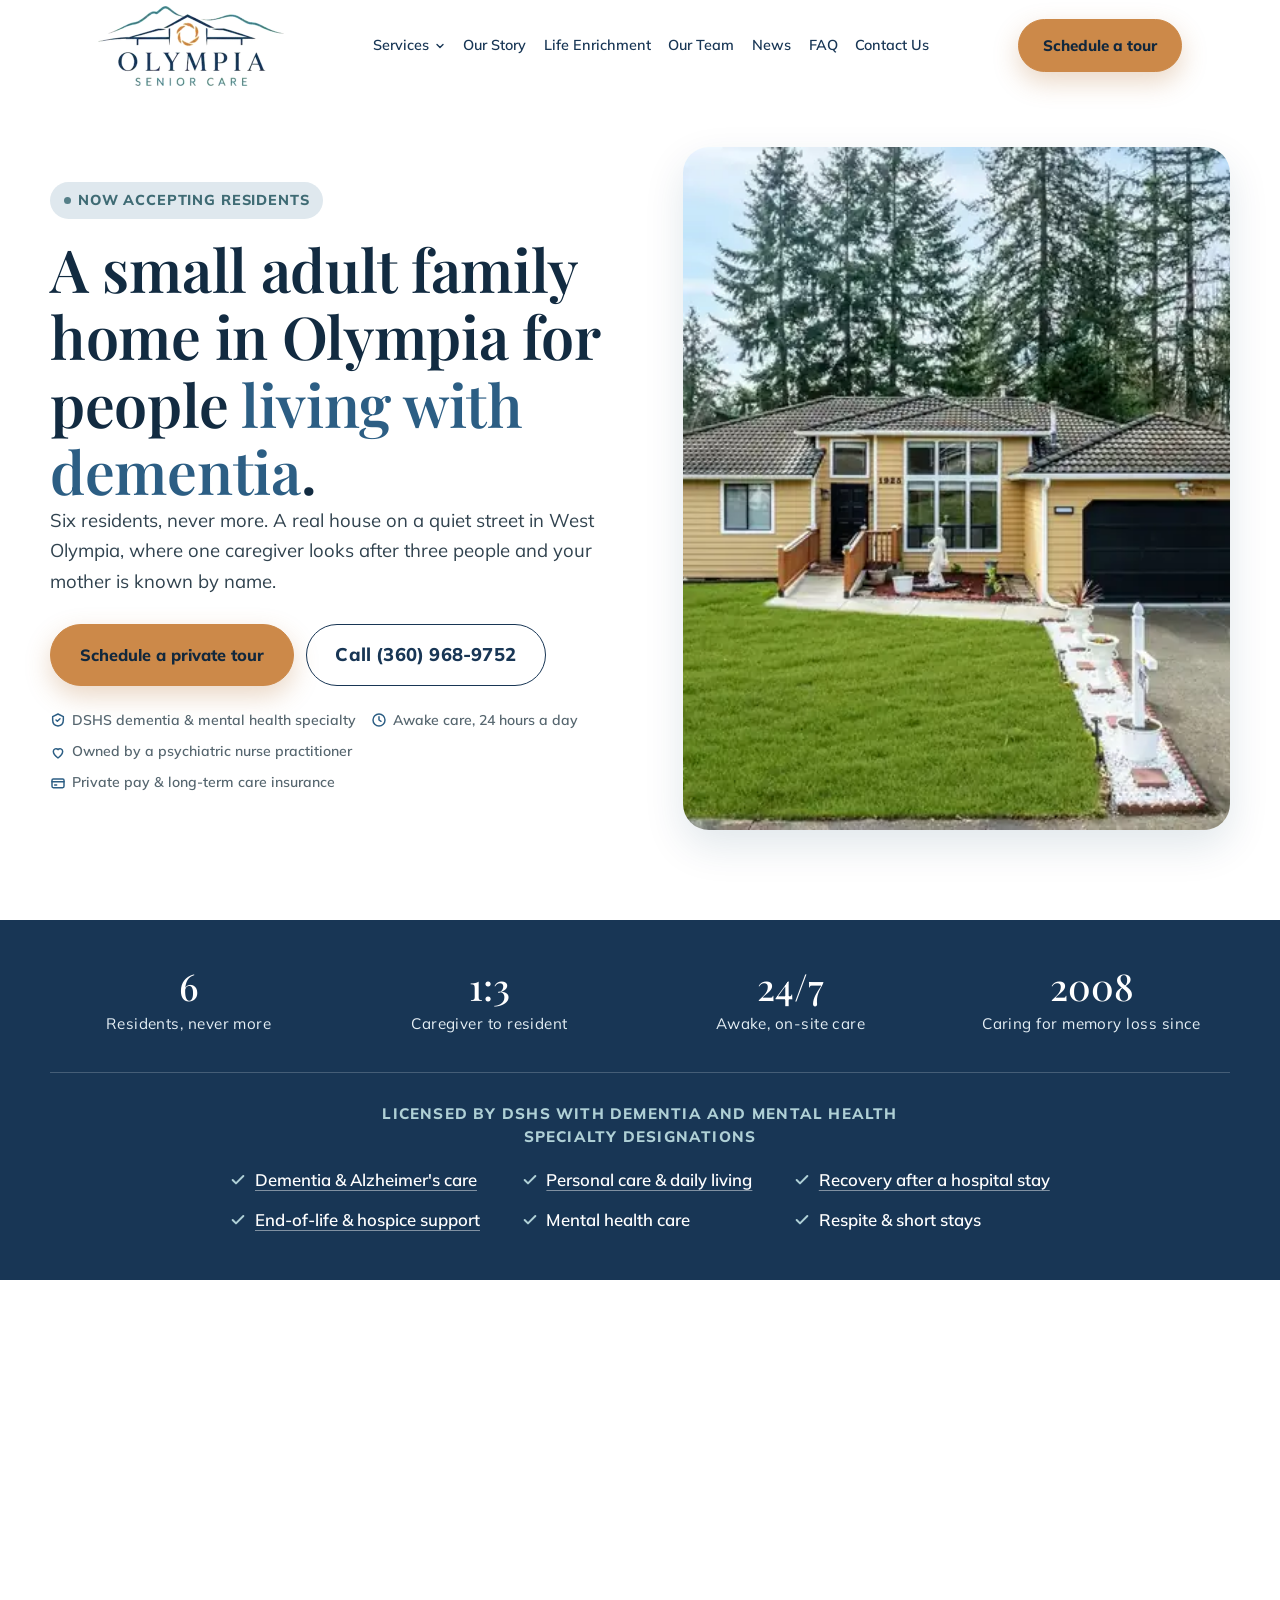
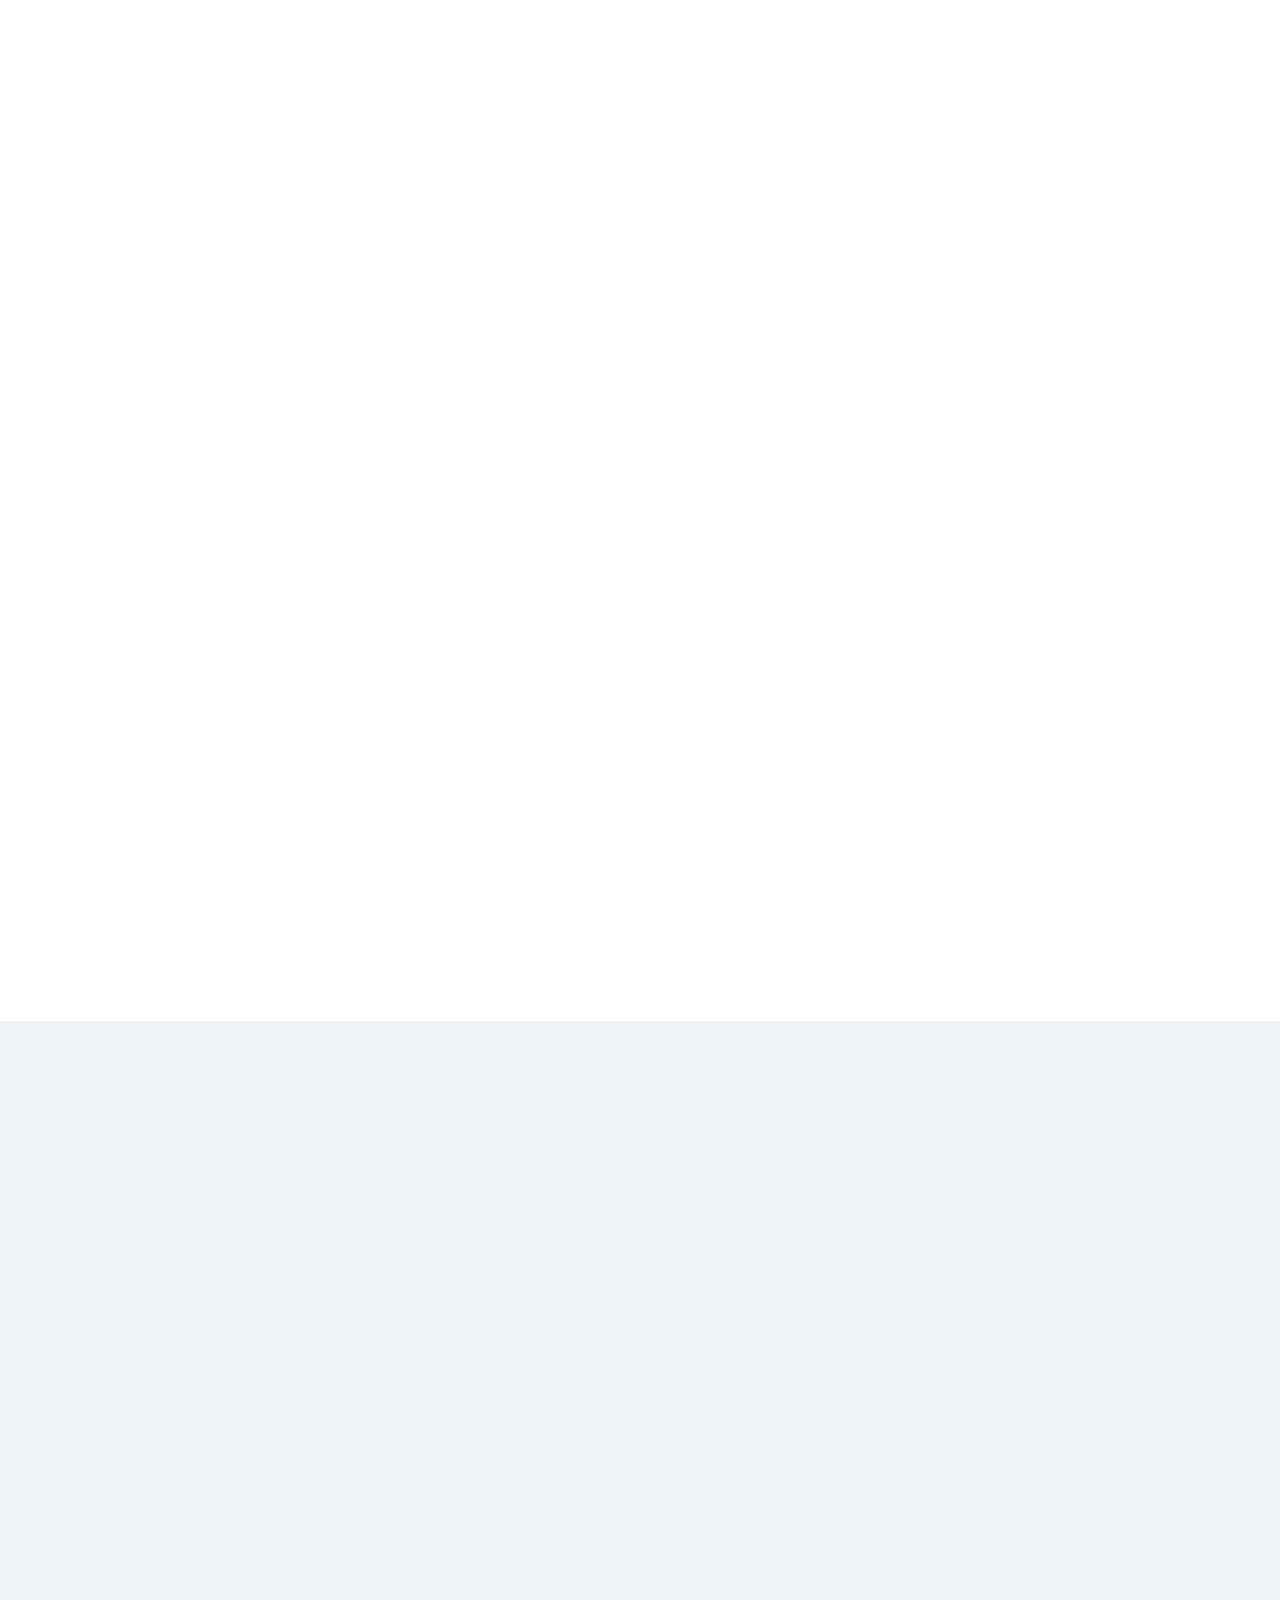
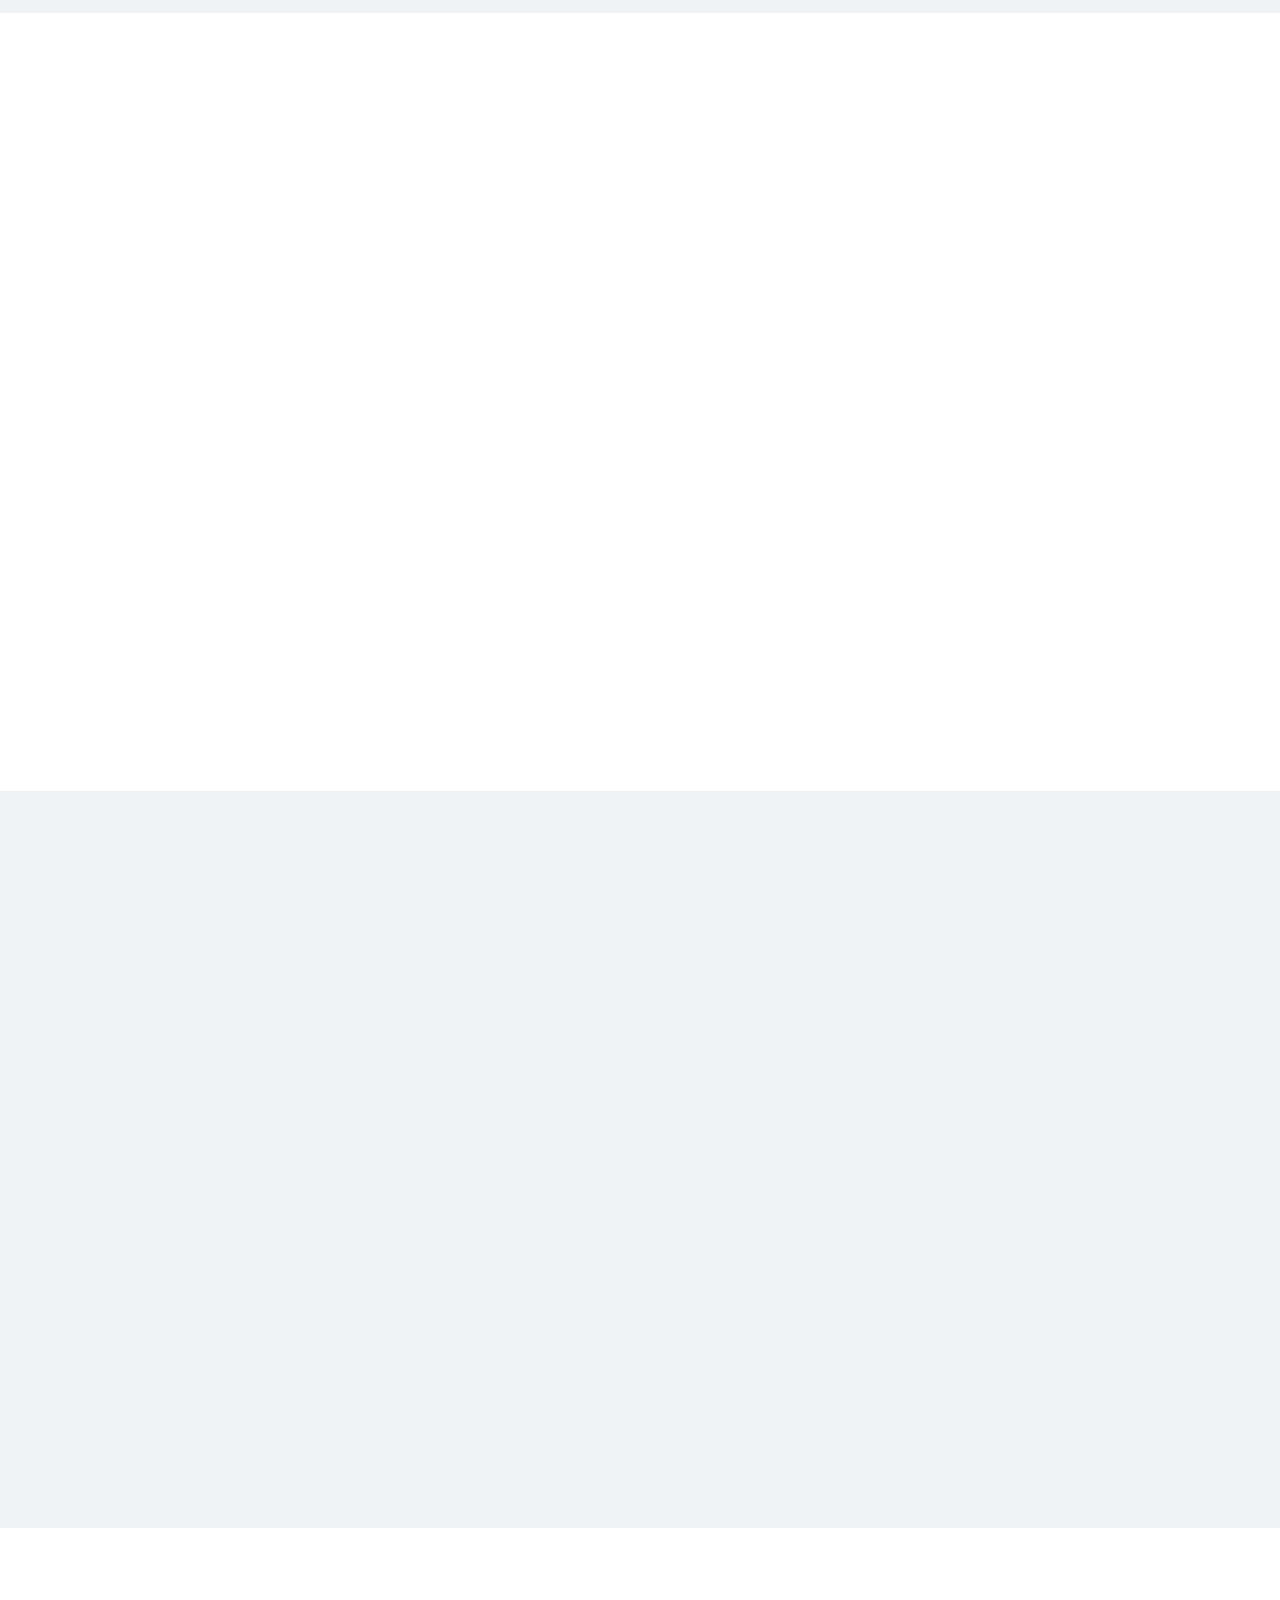
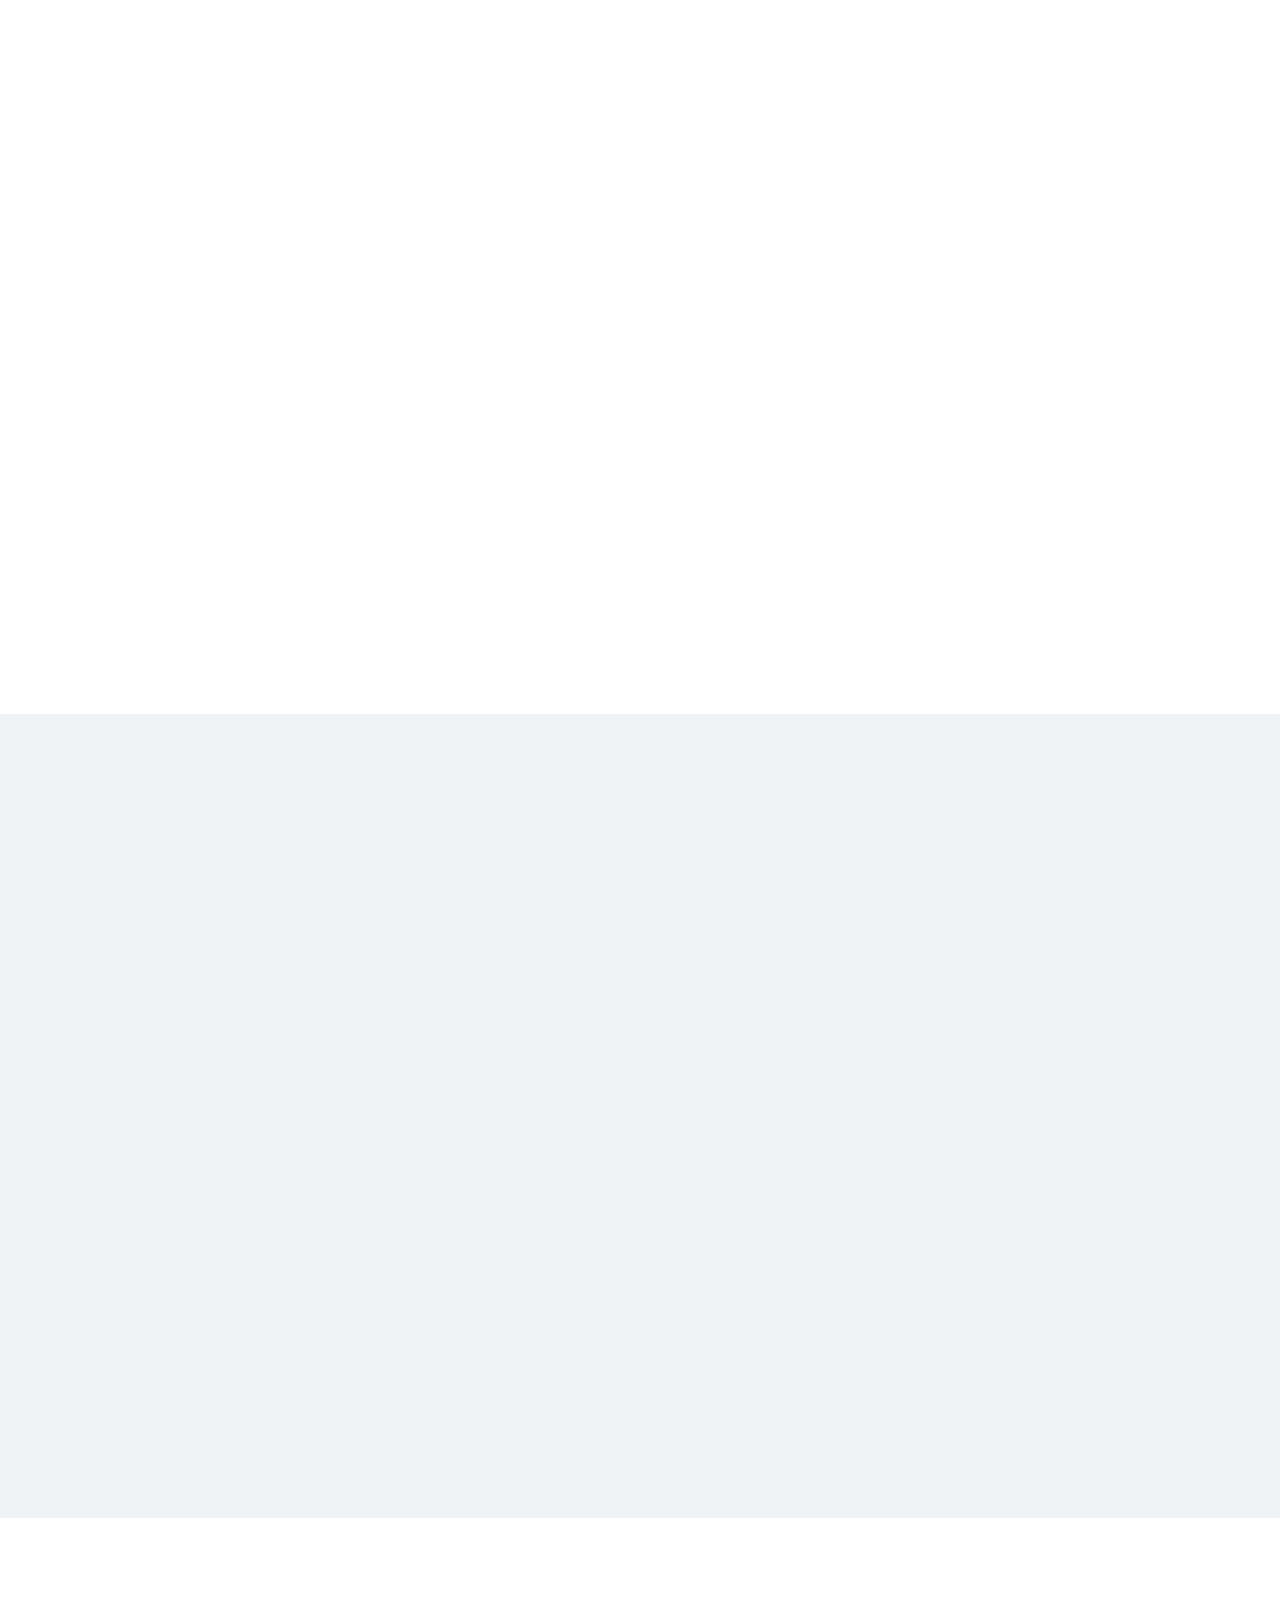
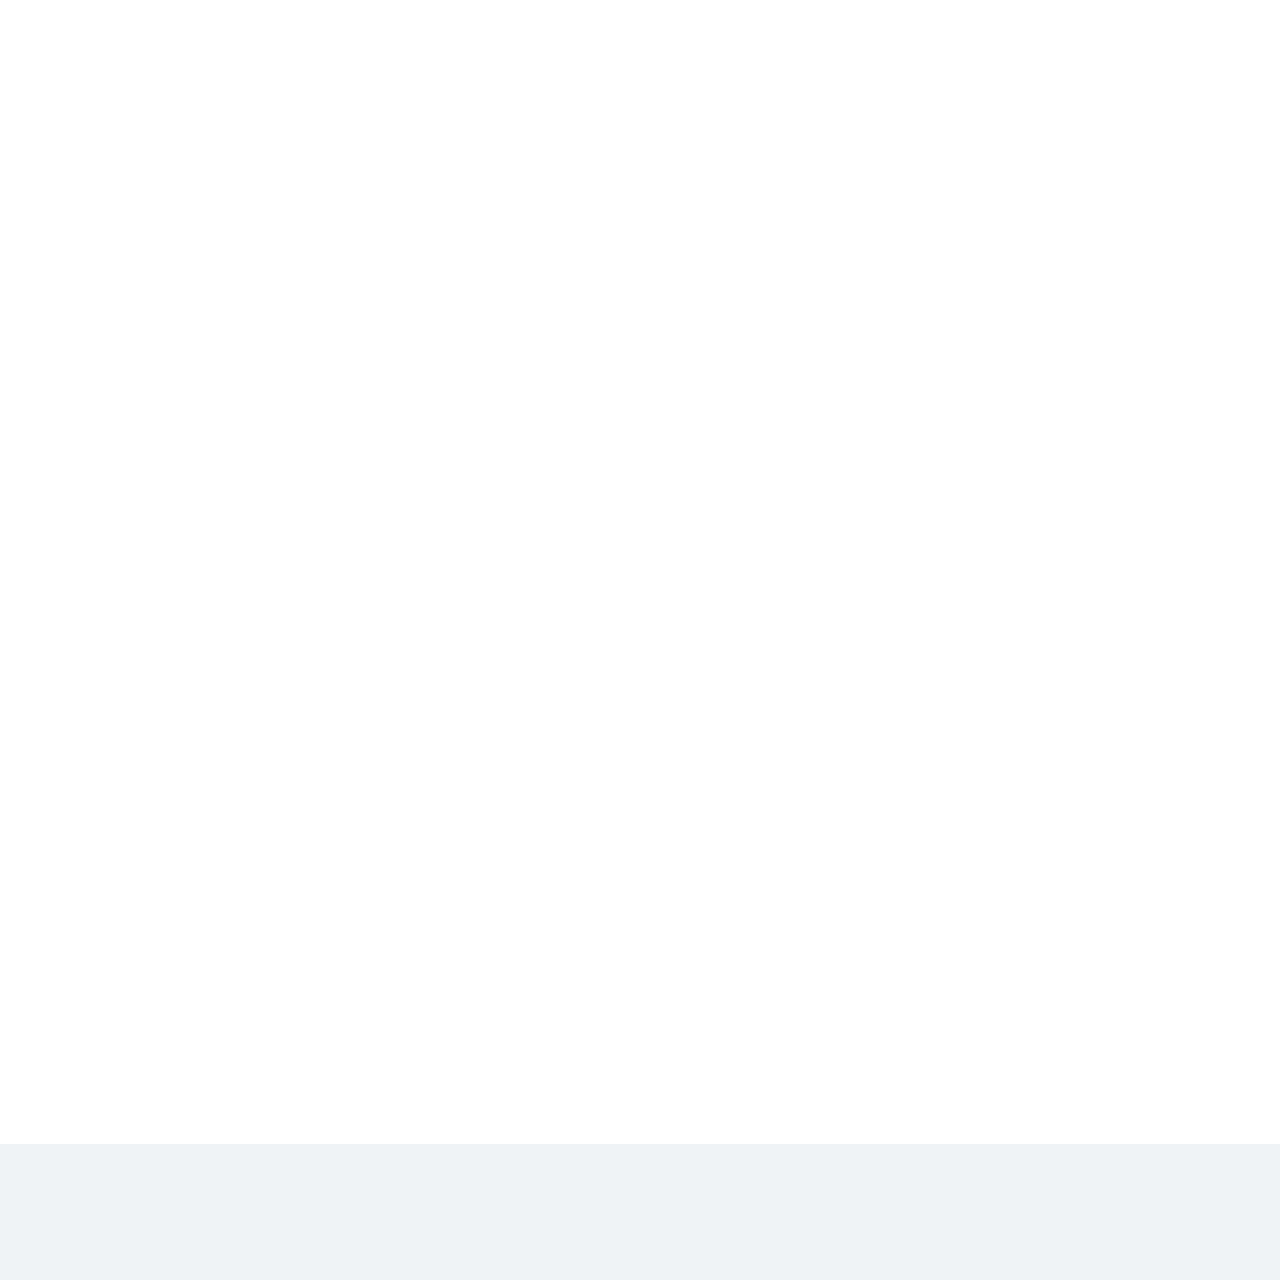
==== commit c888f82f: "Mobile LCP: inline the stylesheet, stop preloading fonts (they raced the hero), lighter phone hero, " ====
--- a/index.html
+++ b/index.html
@@ -27,11 +27,9 @@
 -->
 
 <link rel="preload" as="image" href="images/home-exterior.webp" fetchpriority="high"
-      imagesrcset="images/home-exterior-480.webp 480w, images/home-exterior-800.webp 800w, images/home-exterior.webp 1100w"
+      imagesrcset="images/home-exterior-480.webp 480w, images/home-exterior-640.webp 640w, images/home-exterior-800.webp 800w, images/home-exterior.webp 1100w"
       imagesizes="(max-width:960px) 92vw, 46vw">
-<link rel="preload" as="font" type="font/woff2" crossorigin href="fonts/Mulish-400.woff2">
-<link rel="preload" as="font" type="font/woff2" crossorigin href="fonts/PlayfairDisplay-600.woff2">
-<link rel="stylesheet" href="css/site.v18.css">
+<style>@font-face{font-family:'Mulish';font-style:normal;font-weight:400;font-display:swap;src:url('fonts/Mulish-400.woff2') format('woff2')}@font-face{font-family:'Mulish';font-style:normal;font-weight:600;font-display:swap;src:url('fonts/Mulish-600.woff2') format('woff2')}@font-face{font-family:'Mulish';font-style:normal;font-weight:700;font-display:swap;src:url('fonts/Mulish-700.woff2') format('woff2')}@font-face{font-family:'Mulish';font-style:normal;font-weight:800;font-display:swap;src:url('fonts/Mulish-800.woff2') format('woff2')}@font-face{font-family:'Playfair Display';font-style:normal;font-weight:500;font-display:swap;src:url('fonts/PlayfairDisplay-500.woff2') format('woff2')}@font-face{font-family:'Playfair Display';font-style:normal;font-weight:600;font-display:swap;src:url('fonts/PlayfairDisplay-600.woff2') format('woff2')}@font-face{font-family:'Playfair Display';font-style:normal;font-weight:700;font-display:swap;src:url('fonts/PlayfairDisplay-700.woff2') format('woff2')}:root{--teal:#094A5C;--teal-deep:#063744;--teal-mid:#1C6377;--amber:#D07C1A;--gold:#8A5510;--amber-lt:#E8A857;--cream:#FBF6EE;--sand:#F4EADA;--sand-deep:#EADDC7;--white:#fff;--line:#E4D8C4;--ink:#0B2F3B;--body:#3A4A50;--muted:#5E6D73;--on-teal:#E4EDEF;--f-serif:'Newsreader',Georgia,'Times New Roman',serif;--f-sans:'Mulish',system-ui,-apple-system,'Segoe UI',sans-serif;--max:1180px;--pad:clamp(1.25rem,5vw,3rem);--r-sm:12px;--r-md:18px;--r-lg:26px;--pill:100px;--sh-sm:0 8px 24px rgba(9,74,92,.07);--sh-md:0 16px 40px rgba(9,74,92,.12);--sh-cta:0 10px 26px rgba(9,74,92,.24)}*{margin:0;padding:0;box-sizing:border-box}html{scroll-behavior:smooth}body{font-family:var(--f-sans);color:var(--body);background:var(--cream);line-height:1.65;-webkit-font-smoothing:antialiased}img{max-width:100%;height:auto;display:block}a{color:var(--teal);text-underline-offset:3px}h1,h2,h3,h4{font-family:var(--f-serif);color:var(--ink);font-weight:500;line-height:1.14;letter-spacing:-.01em}h1{font-size:clamp(2.25rem,5vw,3.7rem)}h2{font-size:clamp(1.8rem,3.5vw,2.55rem)}h3{font-size:1.55rem;font-weight:600;color:var(--teal)}h4{font-size:1.2rem;font-weight:600}section{padding:clamp(3.5rem,7vw,6rem) var(--pad)}.inner{max-width:var(--max);margin:0 auto}.narrow{max-width:760px;margin:0 auto}.eyebrow{font-family:var(--f-sans);font-weight:800;font-size:.88rem;letter-spacing:.12em;text-transform:uppercase;color:var(--gold);margin-bottom:1rem;display:flex;align-items:center;gap:.65rem;width:fit-content}.eyebrow::before{content:"";flex:none;width:26px;height:3px;border-radius:2px;background:var(--amber)}.center .eyebrow{margin-left:auto;margin-right:auto}.lede{font-size:clamp(1.03rem,1.5vw,1.16rem);max-width:58ch}.sec-head{max-width:62ch;margin-bottom:clamp(1.8rem,3vw,2.6rem)}.sec-head p{margin-top:.75rem}em.accent{font-style:italic;color:var(--teal-mid)}.sand{background:var(--sand)}p+p{margin-top:1rem}.center{text-align:center}.center .sec-head,.center .lede{margin-left:auto;margin-right:auto}.skip{position:absolute;left:-9999px;top:0;background:var(--teal);color:#fff;padding:.7rem 1.1rem;border-radius:0 0 var(--r-sm) 0;z-index:200;font-weight:700}.skip:focus{left:0}.logo{display:flex;align-items:center;gap:.6rem;text-decoration:none}.logo img{height:46px;width:auto}@media(max-width:560px){.logo img{height:38px}}.nav{position:sticky;top:0;z-index:60;background:rgba(251,246,238,.92);backdrop-filter:blur(10px);border-bottom:1px solid transparent;transition:border-color .2s,box-shadow .2s}.nav.stuck{border-bottom-color:var(--line);box-shadow:var(--sh-sm)}.nav-in{max-width:var(--max);margin:0 auto;padding:.6rem var(--pad);display:flex;align-items:center;justify-content:space-between;gap:1rem}.nav-links{display:flex;gap:1.35rem}.nav-links a{font-weight:600;font-size:.9rem;color:var(--teal);text-decoration:none;padding:.4rem 0}.nav-links a:hover{color:var(--gold)}.nav-cta{display:flex;align-items:center;gap:.8rem}.nav-phone{font-weight:800;color:var(--teal);text-decoration:none;font-size:.95rem;white-space:nowrap}.menu-toggle{display:none;background:none;border:0;color:var(--teal);cursor:pointer;padding:.35rem}.drawer{display:none;border-top:1px solid var(--line);background:var(--cream);padding:.6rem var(--pad) 1.1rem}.drawer.open{display:block}.drawer a{display:block;padding:.7rem 0;font-weight:600;color:var(--teal);text-decoration:none;border-bottom:1px solid var(--line)}.drawer .btn{margin-top:.9rem;width:100%}.btn{display:inline-flex;align-items:center;justify-content:center;gap:.5rem;min-height:44px;padding:.8rem 1.5rem;border-radius:var(--pill);font-family:var(--f-sans);font-weight:700;font-size:.95rem;text-decoration:none;border:1.5px solid transparent;cursor:pointer;transition:transform .15s,background .15s,color .15s}.btn-primary{background:var(--teal);color:#fff;box-shadow:var(--sh-cta)}.btn-primary:hover{background:var(--teal-deep);transform:translateY(-2px)}.btn-secondary{border-color:var(--teal);color:var(--teal);background:transparent}.btn-secondary:hover{background:var(--teal);color:#fff;transform:translateY(-2px)}.btn-ghost{border-color:rgba(228,237,239,.55);color:#fff;background:transparent}.btn-ghost:hover{background:#fff;color:var(--teal)}.btn-lg{font-size:1.02rem;padding:.95rem 1.8rem}a:focus-visible,button:focus-visible,input:focus-visible,textarea:focus-visible,select:focus-visible{outline:3px solid var(--teal);outline-offset:2px}.on-teal a:focus-visible,.on-teal button:focus-visible{outline-color:#fff}.hero{padding-top:clamp(2.2rem,4.5vw,3.4rem)}.hero-grid{display:grid;grid-template-columns:1.02fr .98fr;gap:clamp(2rem,5vw,4rem);align-items:center}.hero-photo{border-radius:var(--r-lg);overflow:hidden;box-shadow:var(--sh-md);aspect-ratio:4/5}.hero-photo img{width:100%;height:100%;object-fit:cover}.hero-actions{display:flex;flex-wrap:wrap;gap:.75rem;margin:1.7rem 0 1.4rem}.trust{display:flex;flex-wrap:wrap;gap:.5rem .9rem;list-style:none;font-size:.88rem;color:var(--muted);font-weight:600}.trust li{display:flex;align-items:center;gap:.4rem}.trust svg{flex:none;color:var(--teal-mid)}.badge{display:inline-flex;align-items:center;gap:.45rem;background:var(--sand-deep);color:var(--gold);font-weight:800;font-size:.76rem;letter-spacing:.06em;text-transform:uppercase;padding:.4rem .85rem;border-radius:var(--pill);margin-bottom:1rem}.badge .dot{width:7px;height:7px;border-radius:50%;background:var(--amber)}.facts{background:var(--teal);padding:clamp(2rem,4vw,2.9rem) var(--pad)}.facts-grid{display:grid;grid-template-columns:repeat(4,1fr);gap:1.5rem;text-align:center}.facts b{display:block;font-family:var(--f-serif);font-size:clamp(1.7rem,3vw,2.3rem);color:#fff;font-weight:500;line-height:1.1}.facts span{display:block;color:var(--on-teal);font-size:.83rem;margin-top:.3rem;letter-spacing:.03em}.grid-3{display:grid;grid-template-columns:repeat(3,1fr);gap:1.4rem}.grid-2{display:grid;grid-template-columns:repeat(2,1fr);gap:1.4rem}.card{background:var(--white);border:1px solid var(--line);border-radius:var(--r-md);padding:1.6rem;box-shadow:var(--sh-sm);transition:transform .18s,box-shadow .18s}.card:hover{transform:translateY(-4px);box-shadow:var(--sh-md)}.card h3{margin-bottom:.55rem}.card .num{font-family:var(--f-serif);font-size:2rem;color:var(--amber);line-height:1;display:block;margin-bottom:.5rem}.icon{width:42px;height:42px;border-radius:12px;background:var(--sand-deep);color:var(--teal);display:grid;place-items:center;margin-bottom:.95rem}.ticks{list-style:none;margin-top:.9rem;display:grid;gap:.55rem}.ticks li{display:flex;gap:.6rem;align-items:flex-start;font-size:.95rem}.ticks svg{flex:none;margin-top:.35rem;color:var(--amber)}.tags{display:flex;flex-wrap:wrap;gap:.55rem;list-style:none;margin-top:1.2rem}.tags li{background:var(--white);border:1px solid var(--line);border-radius:var(--pill);padding:.45rem 1rem;font-size:.92rem;font-weight:600;color:var(--ink)}.sand .tags li{background:var(--cream)}.lead-in{display:block;font-family:var(--f-sans);font-size:.74rem;font-weight:800;letter-spacing:.12em;text-transform:uppercase;color:var(--gold);margin-bottom:.5rem}.more{display:inline-flex;align-items:center;gap:.4rem;font-weight:700;font-size:.94rem;text-decoration:none;margin-top:1.1rem}.more:hover{text-decoration:underline}.compare{display:grid;grid-template-columns:1fr 1fr;gap:1.2rem;margin-top:1.8rem}.compare>div{border-radius:var(--r-md);padding:1.5rem;border:1px solid var(--line)}.compare .them{background:var(--white)}.compare .us{background:var(--teal);border-color:var(--teal)}.compare .us h4,.compare .us p{color:#fff}.compare .us .big{color:var(--amber-lt)}.compare .big{font-family:var(--f-serif);font-size:clamp(2.2rem,5vw,3rem);line-height:1;color:var(--muted);display:block;margin-bottom:.4rem}.compare p{font-size:.93rem;margin-top:.5rem;color:var(--muted)}.compare .us p{color:var(--on-teal)}.quote{background:var(--sand);border-left:4px solid var(--amber);border-radius:0 var(--r-md) var(--r-md) 0;padding:1.6rem 1.8rem;margin:1.6rem 0}.quote p{font-family:var(--f-serif);font-size:clamp(1.15rem,2vw,1.4rem);line-height:1.45;color:var(--ink);font-style:italic}.quote cite{display:block;margin-top:.9rem;font-family:var(--f-sans);font-style:normal;font-size:.83rem;font-weight:800;letter-spacing:.1em;text-transform:uppercase;color:var(--gold)}.split{display:grid;grid-template-columns:1fr 1fr;gap:clamp(2rem,5vw,3.6rem);align-items:center}.split img{border-radius:var(--r-lg);box-shadow:var(--sh-md)}.split img.portrait{max-width:min(470px,100%);margin-inline:auto}.split.flip>*:first-child{order:2}.team-grid{display:grid;grid-template-columns:repeat(3,1fr);gap:1.4rem}.member{background:var(--white);border:1px solid var(--line);border-radius:var(--r-md);overflow:hidden;box-shadow:var(--sh-sm);display:flex;flex-direction:column}.member .por{aspect-ratio:1/1;background:linear-gradient(145deg,var(--sand-deep),var(--sand));display:grid;place-items:center;position:relative;border-bottom:1px solid var(--line)}.member .mono{font-family:var(--f-serif);font-size:3.2rem;color:var(--teal);opacity:.55}.member .por .tag{position:absolute;bottom:.7rem;left:.7rem;background:rgba(255,255,255,.92);color:var(--gold);font-size:.66rem;font-weight:800;letter-spacing:.08em;text-transform:uppercase;padding:.28rem .6rem;border-radius:var(--pill)}.member .body{padding:1.4rem;flex:1;display:flex;flex-direction:column}.member .role{font-size:.87rem;color:var(--muted);margin-top:.15rem}.member .yrs{font-size:.78rem;font-weight:800;letter-spacing:.06em;text-transform:uppercase;color:var(--gold);margin-top:.7rem}.member blockquote{font-family:var(--f-serif);font-style:italic;color:var(--ink);font-size:1rem;line-height:1.5;margin-top:.9rem;padding-top:.9rem;border-top:1px solid var(--line)}.gal{display:grid;grid-template-columns:repeat(4,1fr);gap:1rem}.gal figure{border-radius:var(--r-md);overflow:hidden;position:relative;background:var(--sand);aspect-ratio:4/3}.gal img{width:100%;height:100%;object-fit:cover;transition:transform .4s}.gal figure:hover img{transform:scale(1.04)}.gal figcaption{position:absolute;left:.6rem;bottom:.6rem;background:rgba(255,255,255,.93);color:var(--teal);font-size:.73rem;font-weight:700;padding:.3rem .62rem;border-radius:var(--pill)}.gal .wide{grid-column:span 2;aspect-ratio:8/3}.feats{display:grid;grid-template-columns:repeat(3,1fr);gap:1.4rem}.feat{background:var(--white);border:1px solid var(--line);border-radius:var(--r-md);overflow:hidden;box-shadow:var(--sh-sm);transition:transform .18s,box-shadow .18s}.feat:hover{transform:translateY(-4px);box-shadow:var(--sh-md)}.feat .shot{aspect-ratio:4/3;overflow:hidden}.feat .shot img{width:100%;height:100%;object-fit:cover;transition:transform .4s}.feat:hover .shot img{transform:scale(1.04)}.feat .txt{padding:1.35rem}.feat h3{font-size:1.4rem;margin-bottom:.45rem}.feat p{font-size:.95rem}.faqs{max-width:840px;margin:0 auto;border-top:1px solid var(--line)}.faq{border-bottom:1px solid var(--line)}.faq summary{list-style:none;cursor:pointer;display:block;position:relative;padding:1.35rem 3.2rem 1.35rem 0;font-family:var(--f-serif);font-size:1.38rem;font-weight:500;color:var(--ink);line-height:1.3}.faq summary::-webkit-details-marker{display:none}.faq summary:hover{color:var(--teal-mid)}.faq summary::after{content:"+";position:absolute;right:.4rem;top:50%;transform:translateY(-50%);font-family:var(--f-sans);font-size:1.7rem;font-weight:300;line-height:1;color:var(--amber);transition:transform .2s}.faq[open] summary{color:var(--teal-mid)}.faq[open] summary::after{transform:translateY(-50%) rotate(45deg)}.faq .a{padding:0 3.2rem 1.5rem 0;font-size:1rem;line-height:1.72;color:var(--body)}.loc{display:grid;grid-template-columns:1fr 1.15fr;align-items:stretch;padding:0}.loc-copy{padding:clamp(2.4rem,5vw,3.6rem) var(--pad);display:flex;flex-direction:column;justify-content:center;gap:.5rem}.loc-copy .addr{font-family:var(--f-serif);font-size:1.35rem;color:var(--ink);line-height:1.4}.loc-map{position:relative;min-height:360px;background:var(--sand-deep)}.loc-map iframe{position:absolute;inset:0;width:100%;height:100%;border:0}.member .por img{width:100%;height:100%;object-fit:cover}.tour{max-width:980px;margin:0 auto;border-radius:var(--r-lg);overflow:hidden;box-shadow:var(--sh-md);background:var(--ink)}.tour video{display:block;width:100%;height:auto;aspect-ratio:16/9;background:var(--ink)}.acts{display:flex;flex-wrap:wrap;justify-content:center;gap:1.4rem}.acts .feat{flex:0 1 calc((100% - 2.8rem)/3)}.feat .shot.blank{display:grid;place-items:center;background:linear-gradient(145deg,var(--sand-deep),var(--sand));color:var(--teal)}.feat .shot.blank svg{width:64px;height:64px;opacity:.85}.quote.big p{font-size:clamp(1.35rem,2.6vw,1.85rem)}.cta-band .tagline{font-family:var(--f-serif);font-style:italic;font-size:clamp(1.2rem,2vw,1.45rem);color:var(--amber-lt)}.contact-grid{display:grid;grid-template-columns:1fr 1fr;gap:clamp(2rem,5vw,3.4rem);align-items:start}.panel{background:var(--white);border:1px solid var(--line);border-radius:var(--r-lg);padding:clamp(1.5rem,3vw,2.2rem);box-shadow:var(--sh-md)}.field{margin-bottom:1rem}label{display:block;font-size:.74rem;font-weight:800;letter-spacing:.09em;text-transform:uppercase;color:var(--muted);margin-bottom:.4rem}input,textarea,select{width:100%;background:var(--cream);border:1px solid var(--line);border-radius:var(--r-sm);padding:.8rem 1rem;font-family:var(--f-sans);font-size:1rem;color:var(--body)}input::placeholder,textarea::placeholder{color:var(--muted);opacity:.75}input:focus,textarea:focus,select:focus{border-color:var(--teal-mid);background:#fff;box-shadow:0 0 0 3px rgba(28,99,119,.14);outline:none}.form-note{font-size:.82rem;color:var(--muted);margin-top:.85rem}.contact-list{list-style:none;display:grid;gap:1.1rem;margin-top:1.6rem}.contact-list li{display:flex;gap:.85rem;align-items:flex-start}.contact-list svg{flex:none;margin-top:.25rem;color:var(--teal-mid)}.contact-list b{display:block;color:var(--ink);font-size:.95rem}.contact-list a{font-weight:700;text-decoration:none}.contact-list a:hover{text-decoration:underline}.ok{display:none;background:var(--sand);border:1px solid var(--amber);border-radius:var(--r-md);padding:1.4rem;color:var(--ink)}.ok.show{display:block}.cta-band{background:var(--teal);color:#fff;text-align:center}.cta-band h2,.cta-band p{color:#fff}.cta-band p{max-width:56ch;margin:.9rem auto 0;color:var(--on-teal)}.cta-band .hero-actions{justify-content:center}.page-head{background:var(--sand);padding:clamp(2.6rem,5vw,4rem) var(--pad) clamp(2.2rem,4vw,3rem)}.prose{max-width:68ch}.prose h2{margin:2.4rem 0 .8rem}.prose h3{margin:1.8rem 0 .5rem}.prose ul{margin:1rem 0 1rem 1.1rem;display:grid;gap:.5rem}.prose img{border-radius:var(--r-lg);box-shadow:var(--sh-md);margin:1.8rem 0}.foot{background:var(--teal-deep);color:var(--on-teal);padding:clamp(3rem,5vw,4rem) var(--pad) 1.6rem}.foot-grid{display:grid;grid-template-columns:1.3fr 1fr 1fr 1fr;gap:2.2rem;max-width:var(--max);margin:0 auto}.foot h4{color:#fff;font-family:var(--f-sans);font-size:.76rem;font-weight:800;letter-spacing:.13em;text-transform:uppercase;margin-bottom:1rem}.foot a{color:var(--on-teal);text-decoration:none}.foot a:hover{color:#fff;text-decoration:underline}.foot ul{list-style:none;display:grid;gap:.6rem;font-size:.93rem}.foot .brandline{font-family:var(--f-serif);font-size:1.15rem;color:#fff;margin-bottom:.6rem}.foot .tag{font-size:.93rem;max-width:34ch}.foot-bot{max-width:var(--max);margin:2.4rem auto 0;padding-top:1.3rem;border-top:1px solid rgba(228,237,239,.18);display:flex;flex-wrap:wrap;gap:.6rem 1.4rem;justify-content:space-between;font-size:.8rem;color:rgba(228,237,239,.78)}.foot-logo{height:54px;width:auto;margin-bottom:1rem;filter:brightness(0) invert(1);opacity:.95}@media(max-width:960px){.acts .feat{flex-basis:calc((100% - 1.4rem)/2)}.loc{grid-template-columns:1fr}.loc-map{min-height:300px}.feats{grid-template-columns:repeat(2,1fr)}.hero-grid{grid-template-columns:1fr}.hero-photo{order:-1;aspect-ratio:4/3;max-height:400px}.grid-3,.team-grid{grid-template-columns:repeat(2,1fr)}.split,.contact-grid{grid-template-columns:1fr}.split.flip>*:first-child{order:0}.facts-grid{grid-template-columns:repeat(2,1fr);gap:1.6rem}.foot-grid{grid-template-columns:1fr 1fr}.gal{grid-template-columns:repeat(2,1fr)}.gal .wide{grid-column:span 2;aspect-ratio:2/1}}@media(max-width:720px){.acts .feat{flex-basis:100%}.nav-links,.nav-phone{display:none}.menu-toggle{display:block}.grid-3,.grid-2,.team-grid,.compare,.feats{grid-template-columns:1fr}.foot-grid{grid-template-columns:1fr}}@media(max-width:420px){.facts-grid{grid-template-columns:1fr;gap:1.2rem}.btn{width:100%}.hero-actions{flex-direction:column}}@media(prefers-reduced-motion:reduce){html{scroll-behavior:auto}*{transition:none!important;animation:none!important}.card:hover,.btn:hover{transform:none}.gal figure:hover img{transform:none}}@media print{.nav,.cta-band,.contact{display:none}}@media(max-width:720px){body{font-size:1.125rem}.lede{font-size:1.2rem}h2{font-size:2rem}.eyebrow{font-size:.92rem}.feat p,.card p,.faq .a,.split p,.loc-copy p,.member p{font-size:1.08rem}.tags li{font-size:1rem}.hero-grid>div:not(.hero-photo),.sec-head,.page-head .inner,.split>div,.loc-copy,.contact-grid>div:first-child,.card,.feat .txt,.member .body,.narrow{text-align:center}.eyebrow,.sec-head,.lede{margin-left:auto;margin-right:auto}.trust,.tags,.hero-actions{justify-content:center}.quote{border-left:0;border-top:4px solid var(--amber);border-radius:var(--r-md);text-align:center}.split>div.prose,.prose,.ticks,.faqs,.faq,form,.panel,.contact-list{text-align:left}}section[id]{scroll-margin-top:76px}.carelist{margin-top:clamp(1.6rem,3vw,2.2rem);padding-top:clamp(1.4rem,3vw,1.9rem);border-top:1px solid rgba(228,237,239,.22);text-align:center}.carelist-h{font-weight:800;font-size:.8rem;letter-spacing:.12em;text-transform:uppercase;color:var(--amber-lt);margin:0 auto 1.1rem;max-width:60ch;line-height:1.5}.carelist ul{list-style:none;display:grid;grid-template-columns:repeat(3,auto);justify-content:center;gap:.75rem 2.6rem}.carelist li{display:flex;align-items:center;gap:.55rem;color:#fff;font-size:1.05rem;font-weight:600;text-align:left}.carelist svg{flex:none;color:var(--amber-lt)}@media(max-width:720px){.carelist ul{grid-template-columns:1fr 1fr;justify-content:stretch;gap:.85rem 1.1rem;max-width:420px;margin:0 auto}.carelist li{font-size:1.02rem;align-items:flex-start}.carelist svg{margin-top:.28rem}}@media(max-width:420px){.carelist ul{grid-template-columns:1fr;max-width:260px}}.nav-links{align-items:center}.nav-links a[aria-current="page"],.nav-links .on{color:var(--gold)}.has-sub{position:relative}.nav-links .sub-top{display:inline-flex;align-items:center;gap:.3rem}.chev{flex:none;transition:transform .2s}.has-sub:hover .chev,.has-sub:focus-within .chev,.has-sub.open .chev{transform:rotate(180deg)}.sub{position:absolute;top:calc(100% + .6rem);left:-1rem;min-width:300px;background:var(--white);border:1px solid var(--line);border-radius:var(--r-md);box-shadow:var(--sh-md);padding:.45rem;opacity:0;visibility:hidden;transform:translateY(6px);transition:opacity .15s,transform .15s,visibility .15s;z-index:70}.sub::before{content:"";position:absolute;left:0;right:0;top:-.9rem;height:.9rem}.has-sub:hover .sub,.has-sub:focus-within .sub,.has-sub.open .sub{opacity:1;visibility:visible;transform:none}.nav-links .sub a{display:block;padding:.62rem .85rem;border-radius:10px;font-size:.95rem;white-space:nowrap;color:var(--teal)}.nav-links .sub a:hover,.nav-links .sub a[aria-current="page"]{background:var(--sand);color:var(--teal)}.nav-links .sub .sub-all{margin-top:.3rem;border-top:1px solid var(--line);border-radius:0 0 10px 10px;padding-top:.75rem;color:var(--gold);font-size:.8rem;font-weight:800;letter-spacing:.1em;text-transform:uppercase}@media(max-width:1200px){.nav-phone{display:none}}@media(max-width:1020px){.nav-links{display:none}.menu-toggle{display:block}}.drawer.open{max-height:calc(100vh - 62px);overflow-y:auto}.drawer .drawer-top{border-bottom:0;padding-bottom:.3rem}.drawer-sub{margin:0 0 .5rem .15rem;padding-left:.95rem;border-left:2px solid var(--amber-lt)}.drawer .drawer-sub a{border-bottom:0;padding:.42rem 0;font-size:.97rem;color:var(--body)}.drawer-sub+a{border-top:1px solid var(--line)}.carelist a{color:#fff;text-decoration:underline;text-decoration-color:rgba(255,255,255,.45);text-underline-offset:4px;text-decoration-thickness:1px}.carelist a:hover{text-decoration-color:var(--amber-lt)}.ph-split{display:grid;grid-template-columns:1.05fr .95fr;gap:clamp(2rem,5vw,3.6rem);align-items:center}.ph-split h1{max-width:17ch}.ph-split .lede{margin-top:1rem}.ph-split img{width:100%;aspect-ratio:4/3;object-fit:cover;border-radius:var(--r-lg);box-shadow:var(--sh-md)}.checks{list-style:none;display:grid;grid-template-columns:1fr 1fr;gap:1rem 2.4rem;text-align:left}.checks.one{grid-template-columns:1fr;margin-top:1.2rem}.checks li{display:flex;gap:.7rem;align-items:flex-start;font-size:1.05rem;font-weight:600;color:var(--ink);line-height:1.5}.checks svg{flex:none;margin-top:.25rem;color:var(--amber)}.panel-lite{background:var(--white);border:1px solid var(--line);border-radius:var(--r-lg);padding:clamp(1.4rem,3vw,2.2rem);box-shadow:var(--sh-sm)}.note{margin-top:1.6rem;max-width:70ch}a.feat{display:block;text-decoration:none;color:inherit}a.feat .more{margin-top:.9rem}.feats.two{grid-template-columns:repeat(2,1fr)}.card .lead-in{margin-bottom:.6rem}.faq div.a p+p{margin-top:.8rem}.faq .a ul{margin:.7rem 0 0 1.2rem;display:grid;gap:.3rem}@media(max-width:960px){.ph-split{grid-template-columns:1fr}.ph-split img{max-height:340px}}@media(max-width:720px){.checks{grid-template-columns:1fr;width:fit-content;max-width:100%;margin-inline:auto}.checks li{font-size:1.06rem}.feats.two{grid-template-columns:1fr}.note{text-align:center;margin-inline:auto}}.drawer a.btn-primary{color:#fff;border-bottom:0}.drawer a.btn-primary{display:flex}.acts .card{flex:0 1 calc((100% - 2.8rem)/3)}.day .card .lead-in{margin-bottom:.35rem}@media(max-width:960px){.acts .card{flex-basis:calc((100% - 1.4rem)/2)}}@media(max-width:720px){.acts .card{flex-basis:100%}.card .icon{margin-inline:auto}}:root{--teal:#83152A;--teal-deep:#5E0E1E;--teal-mid:#9E2A3F;--amber:#83152A;--gold:#83152A;--amber-lt:#F2CCD3;--ink:#1F1B1C;--body:#3B3637;--muted:#665D5F;--on-teal:#F7E9EC;--line:#E6DBCB;--f-serif:'Playfair Display',Georgia,'Times New Roman',serif;--f-label:'Oswald','Arial Narrow',system-ui,sans-serif;--sh-sm:0 8px 24px rgba(60,18,26,.07);--sh-md:0 16px 40px rgba(60,18,26,.12);--sh-cta:0 10px 26px rgba(131,21,42,.26)}h1,h2,h3,h4{letter-spacing:-.005em}h1{font-weight:600}input:focus,textarea:focus,select:focus{box-shadow:0 0 0 3px rgba(131,21,42,.14)}.eyebrow,.carelist-h,.badge,.lead-in,.foot h4,.quote cite,.member .yrs,.nav-links .sub .sub-all{font-family:var(--f-label);font-weight:500}.eyebrow{font-size:.98rem;letter-spacing:.1em}.carelist-h{font-size:.92rem;letter-spacing:.1em}.badge{font-size:.82rem;letter-spacing:.08em}.lead-in{font-size:.86rem;letter-spacing:.1em}.foot h4{font-size:.9rem;letter-spacing:.12em}.quote cite{font-size:.9rem;letter-spacing:.1em}.nav-links .sub .sub-all{font-size:.88rem;letter-spacing:.1em}.logo img{height:44px;width:auto}.foot{background:#1F1B1C}.foot-logo{height:72px;width:auto}@media(max-width:560px){.logo img{height:34px}}@media(max-width:720px){.eyebrow{font-size:1rem}}@media(max-width:560px){.nav-cta{gap:.5rem;flex-shrink:0}.nav-cta .btn{white-space:nowrap;padding:.5rem .95rem;font-size:.86rem;min-height:40px;width:auto}.menu-toggle{padding:.25rem}}.logo{min-width:0}.logo img{object-fit:contain;object-position:left center;max-width:100%}:root{--f-label:var(--f-sans)}em.accent{font-style:normal}h3,h4{font-family:var(--f-sans);font-weight:700;letter-spacing:0;line-height:1.3}h3{font-size:1.38rem}.feat h3{font-size:1.3rem}.quote p{font-family:var(--f-sans);font-style:normal;font-weight:600;font-size:clamp(1.12rem,1.8vw,1.28rem);line-height:1.6;color:var(--ink)}.quote.big p{font-size:clamp(1.2rem,2.2vw,1.45rem)}.quote cite{font-family:var(--f-sans);font-weight:700;font-size:.95rem;letter-spacing:.02em;text-transform:none;color:var(--muted)}.member blockquote{font-family:var(--f-sans);font-style:normal;font-weight:600}.cta-band .tagline{font-family:var(--f-sans);font-style:normal;font-weight:700;font-size:1.15rem}.faq summary{font-family:var(--f-sans);font-weight:700;font-size:1.18rem;line-height:1.4}.loc-copy .addr{font-family:var(--f-sans);font-weight:700;font-size:1.2rem}.eyebrow,.carelist-h,.badge,.lead-in,.foot h4,.member .yrs,.nav-links .sub .sub-all{font-family:var(--f-sans);font-weight:800}.eyebrow{font-size:.9rem;letter-spacing:.1em}.carelist-h{font-size:.85rem;letter-spacing:.08em}.badge{font-size:.78rem;letter-spacing:.06em}.lead-in{font-size:.8rem;letter-spacing:.1em}.foot h4{font-size:.8rem;letter-spacing:.12em}.nav-links .sub .sub-all{font-size:.8rem;letter-spacing:.08em}@media(max-width:720px){.eyebrow{font-size:.95rem}.faq summary{font-size:1.12rem}}.team-grid.two{grid-template-columns:repeat(2,1fr);max-width:860px;margin-inline:auto}.member .por .mono{font-family:var(--f-serif)}.member .note-photo{font-size:.8rem;color:var(--muted);margin-top:.6rem}@media(max-width:720px){.team-grid.two{grid-template-columns:1fr}}.team-grid.two .member .por{aspect-ratio:16/9}:root{--teal:#0B3D5C;--teal-deep:#072C43;--teal-mid:#1D5F87;--amber:#2E8B57;--gold:#23704A;--amber-lt:#A7DDBF;--cream:#FFFFFF;--sand:#EEF5F9;--sand-deep:#DCEAF2;--line:#D5E3EC;--ink:#0E2A3B;--body:#33454F;--muted:#56666F;--on-teal:#E6F0F6;--orange:#C25700;--orange-deep:#A04700;--sh-sm:0 8px 24px rgba(11,61,92,.07);--sh-md:0 16px 40px rgba(11,61,92,.12);--sh-cta:0 10px 26px rgba(194,87,0,.28)}input:focus,textarea:focus,select:focus{box-shadow:0 0 0 3px rgba(11,61,92,.16)}.foot{background:#0A2E45}.btn-primary,.on-teal .btn-primary{background:var(--orange);color:#fff;border-color:var(--orange)}.btn-primary:hover,.on-teal .btn-primary:hover{background:var(--orange-deep);border-color:var(--orange-deep);color:#fff}.nav-phone{font-size:1.2rem;font-weight:800;color:var(--teal)}.btn[href^="tel:"]{font-size:1.15rem;font-weight:800;letter-spacing:.01em}.contact-list a[href^="tel:"]{font-size:1.3rem;font-weight:800}.foot a[href^="tel:"]{font-size:1.15rem;font-weight:800}.drawer a[href^="tel:"]{font-size:1.15rem;font-weight:800}.faq-group{margin-top:clamp(2.4rem,5vw,3.4rem)}.faq-group:first-child{margin-top:0}.faq-group>h2{margin-bottom:1.1rem}.faq .a ul{margin:.6rem 0 .8rem 1.2rem}.faq .a li{margin:.2rem 0}.faq .a p+p{margin-top:.7rem}.faq .a .say{border-left:4px solid var(--amber);background:var(--sand);padding:.8rem 1rem;border-radius:0 12px 12px 0;margin:.7rem 0}.faq .a b.short{display:block;color:var(--ink);margin-bottom:.5rem}.faq-cta{display:flex;flex-wrap:wrap;gap:.8rem;margin-top:.9rem}.benchmark{font-size:.95rem;color:var(--muted)}.tagline{font-family:var(--f-serif);font-size:1.3rem;color:var(--teal);margin-top:.6rem}.nav{background:rgba(255,255,255,.95)}.nav-links{gap:1.1rem}.nav-links a,.nav-links .sub-top{white-space:nowrap}@media(max-width:1320px){.nav-phone{display:none}}@media(max-width:1120px){.nav-links{display:none}.menu-toggle{display:block}}.nav-cta .btn{white-space:nowrap}:root{--teal:#0E4A7A;--teal-deep:#0A3559;--teal-mid:#1878C0;--amber:#10B0A8;--gold:#0B7A73;--amber-lt:#7FDCD3;--orange:#F8A038;--orange-deep:#E88C1E;--sand:#EEF6FA;--sand-deep:#DCEDF5;--line:#D3E4EE;--sh-cta:0 10px 26px rgba(232,140,30,.30)}.foot{background:#0A3559}.btn-primary,.on-teal .btn-primary{color:#0E2A3B;font-weight:800}.btn-primary:hover,.on-teal .btn-primary:hover{color:#0E2A3B}.logo img{height:58px}@media(max-width:560px){.logo img{height:44px}}.foot-logo{filter:none;opacity:1;height:84px;background:#fff;padding:10px 14px;border-radius:14px;box-sizing:content-box}:root{--teal:#183655;--teal-deep:#102540;--teal-mid:#2C5E84;--amber:#557F88;--gold:#3F6B74;--amber-lt:#AFD0D6;--orange:#CC8949;--orange-deep:#B5712F;--sand:#EFF3F6;--sand-deep:#DFE8EE;--line:#D6E0E7;--ink:#122B41;--body:#31434F;--muted:#56666F;--sh-cta:0 10px 26px rgba(181,113,47,.28)}.foot{background:#102540}.btn-primary,.on-teal .btn-primary{background:var(--orange);border-color:var(--orange);color:#12283D}.btn-primary:hover,.on-teal .btn-primary:hover{background:var(--orange-deep);border-color:var(--orange-deep);color:#fff}.logo img{height:80px}@media(max-width:900px){.logo img{height:64px}}@media(max-width:560px){.logo img{height:54px}}.nav-in{padding-top:.35rem;padding-bottom:.35rem}.foot-logo{height:92px}.gal figcaption{font-size:1rem;line-height:1.45}.facts span{font-size:.95rem}.badge{font-size:.9rem}.lead-in{font-size:.95rem}.carelist-h{font-size:.95rem}.quote cite{font-size:.95rem}.member .role{font-size:.95rem}.member .yrs{font-size:.95rem}.member .note-photo{font-size:.95rem}.member .por .tag{font-size:.88rem}label{font-size:.95rem}.form-note{font-size:.95rem}.foot h4{font-size:.95rem}.foot-bot{font-size:.9rem;line-height:1.5}.nav-links .sub .sub-all{font-size:.95rem}.nav-cta .btn{font-size:.95rem}.tag,.gal figcaption,.benchmark{letter-spacing:0}.photo-note{margin:0}.photo-note img{border-radius:var(--r-md);box-shadow:var(--sh-sm);width:100%;height:auto}.photo-note figcaption{margin-top:.7rem;font-size:1rem;color:var(--muted)}main>section:not(.hero):not(.facts),.foot{content-visibility:auto;contain-intrinsic-size:auto 600px}.gal figure{content-visibility:auto;contain-intrinsic-size:auto 320px}</style>
 <link rel="icon" type="image/png" href="images/icon-osc-v3.webp">
 <link rel="apple-touch-icon" href="images/apple-touch-icon-osc-v3.webp">
 
@@ -289,7 +287,7 @@
     <div class="hero-photo">
       <img src="images/home-exterior.webp" width="1100" height="824" fetchpriority="high"
            alt="The front of Olympia Senior Care, a yellow single-story home on a quiet street in West Olympia, with a wide lawn and tall firs behind it."
-           srcset="images/home-exterior-480.webp 480w, images/home-exterior-800.webp 800w, images/home-exterior.webp 1100w"
+           srcset="images/home-exterior-480.webp 480w, images/home-exterior-640.webp 640w, images/home-exterior-800.webp 800w, images/home-exterior.webp 1100w"
            sizes="(max-width:960px) 92vw, 46vw">
     </div>
   </div>
@@ -486,7 +484,7 @@
            srcset="images/piano-480.webp 480w, images/piano-800.webp 800w, images/piano.webp 1100w"
            sizes="(max-width:720px) 92vw, (max-width:1100px) 46vw, 31vw"><figcaption>Music in the living room</figcaption></figure>
       <figure><img src="images/home-exterior.webp" width="1100" height="824" loading="lazy" alt="The front of the home from the street, with a wide lawn and a two-car driveway."
-           srcset="images/home-exterior-480.webp 480w, images/home-exterior-800.webp 800w, images/home-exterior.webp 1100w"
+           srcset="images/home-exterior-480.webp 480w, images/home-exterior-640.webp 640w, images/home-exterior-800.webp 800w, images/home-exterior.webp 1100w"
            sizes="(max-width:720px) 92vw, (max-width:1100px) 46vw, 31vw"><figcaption>1925 Lenox Ct NW</figcaption></figure>
       <figure><img src="images/living-room.webp" width="1200" height="811" loading="lazy" alt="The bright living room with a leather sofa, recliner and tall windows onto the front garden."
            srcset="images/living-room-480.webp 480w, images/living-room-800.webp 800w, images/living-room.webp 1200w"
@@ -740,6 +738,6 @@
   </div>
 </footer>
 
-<script src="js/site.v6.js"></script>
+<script src="js/site.v7.js"></script>
 </body>
 </html>
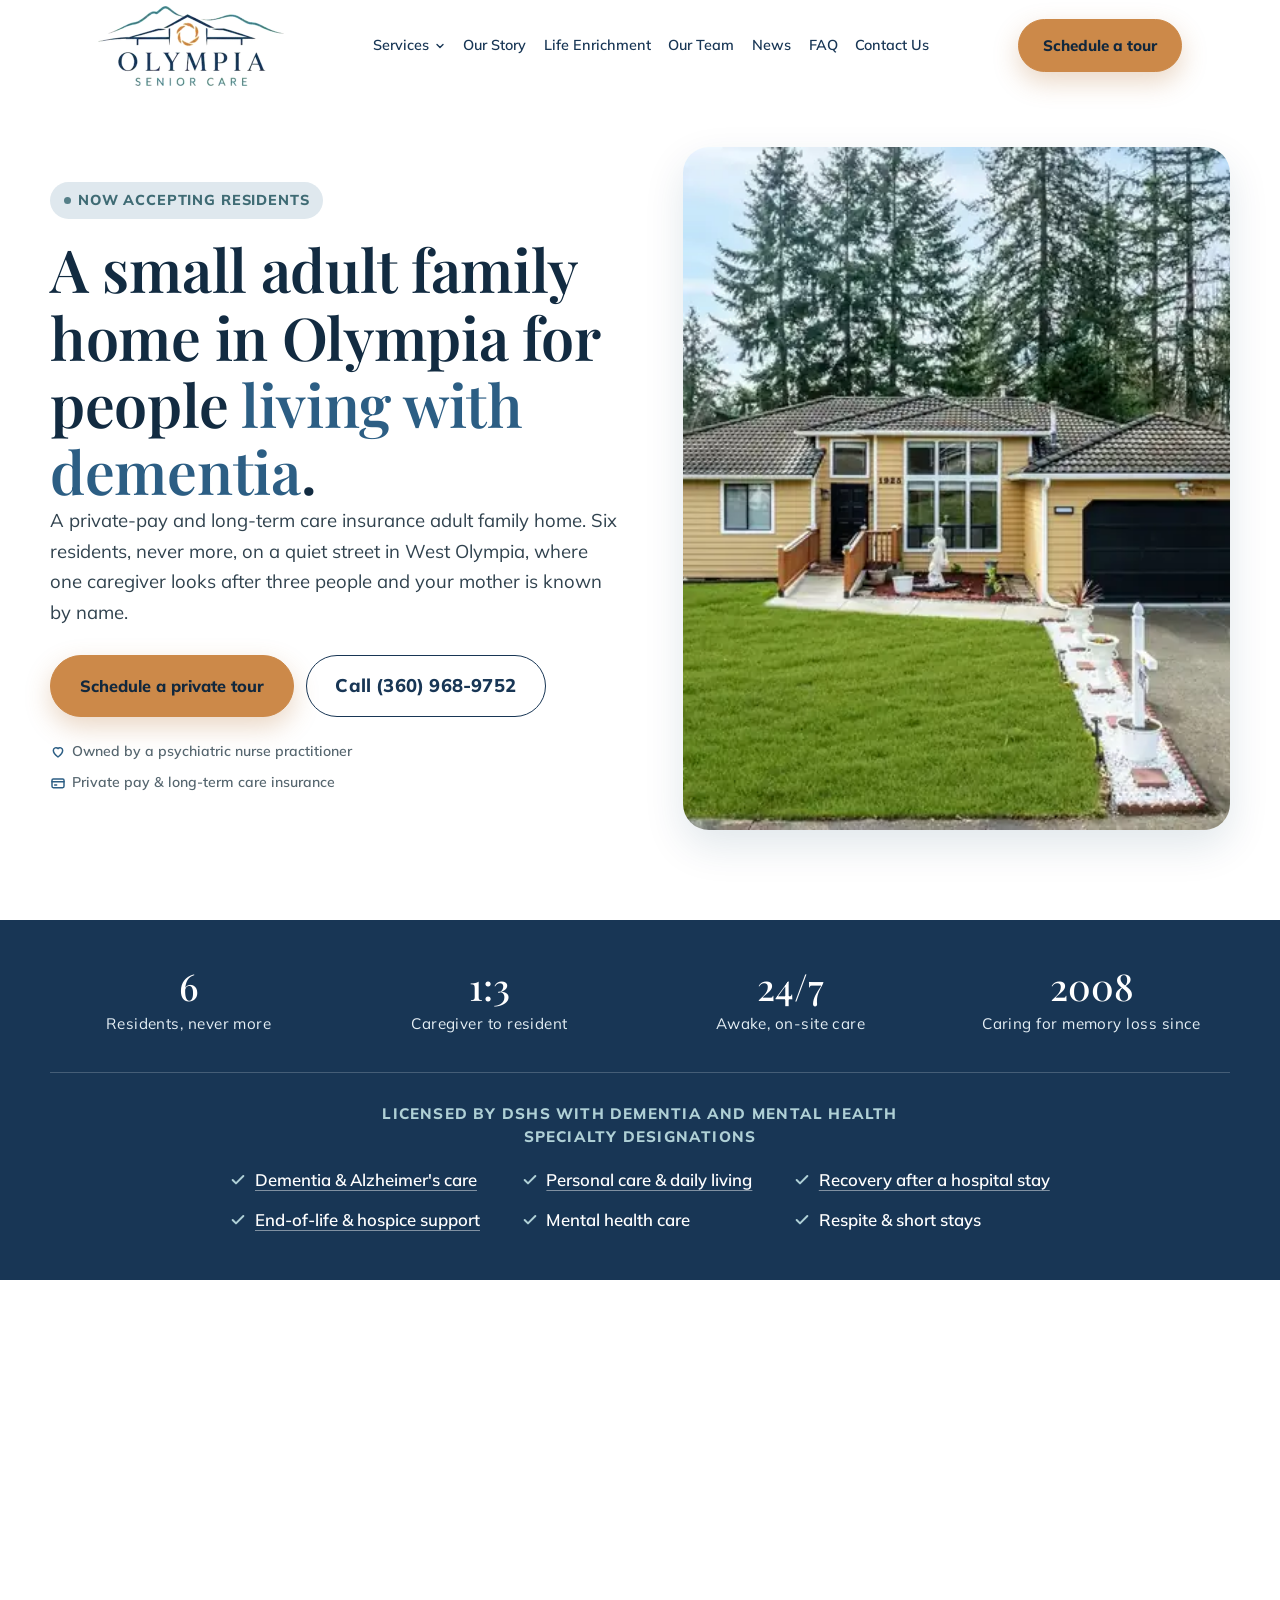
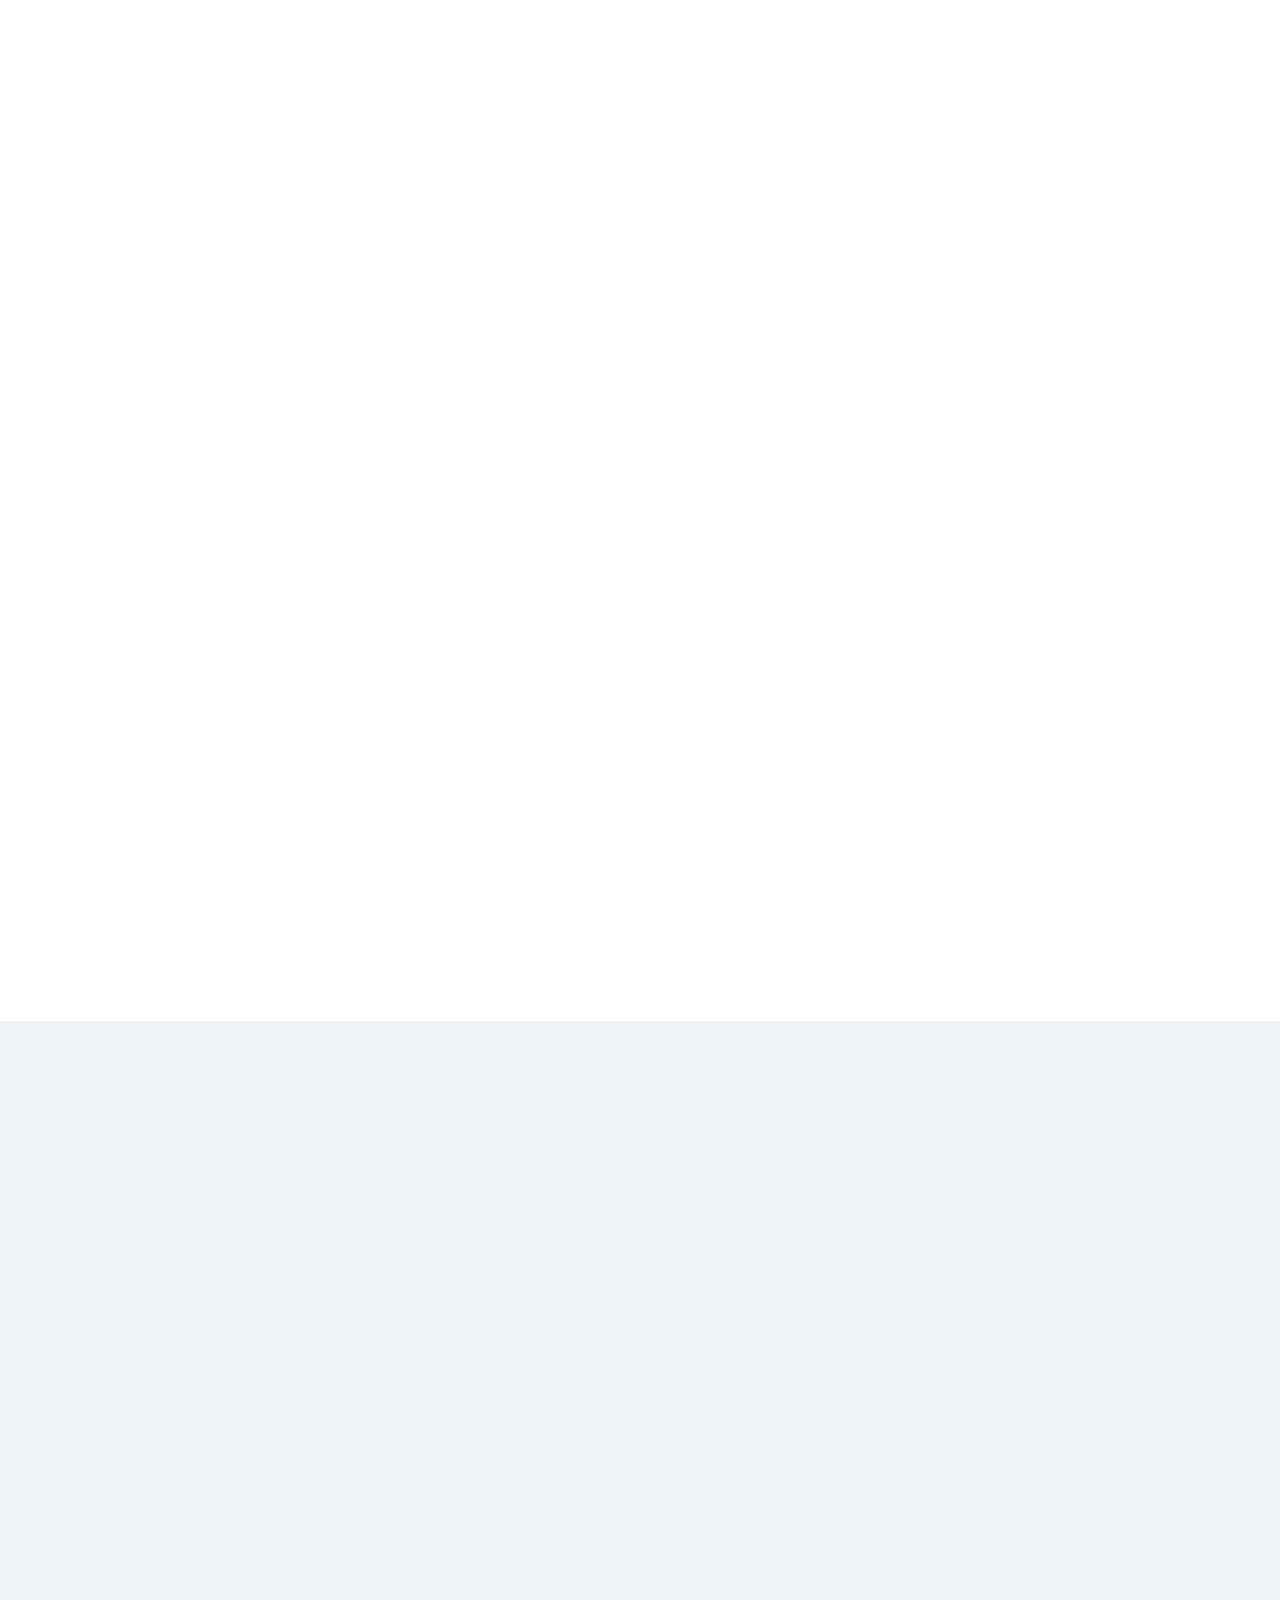
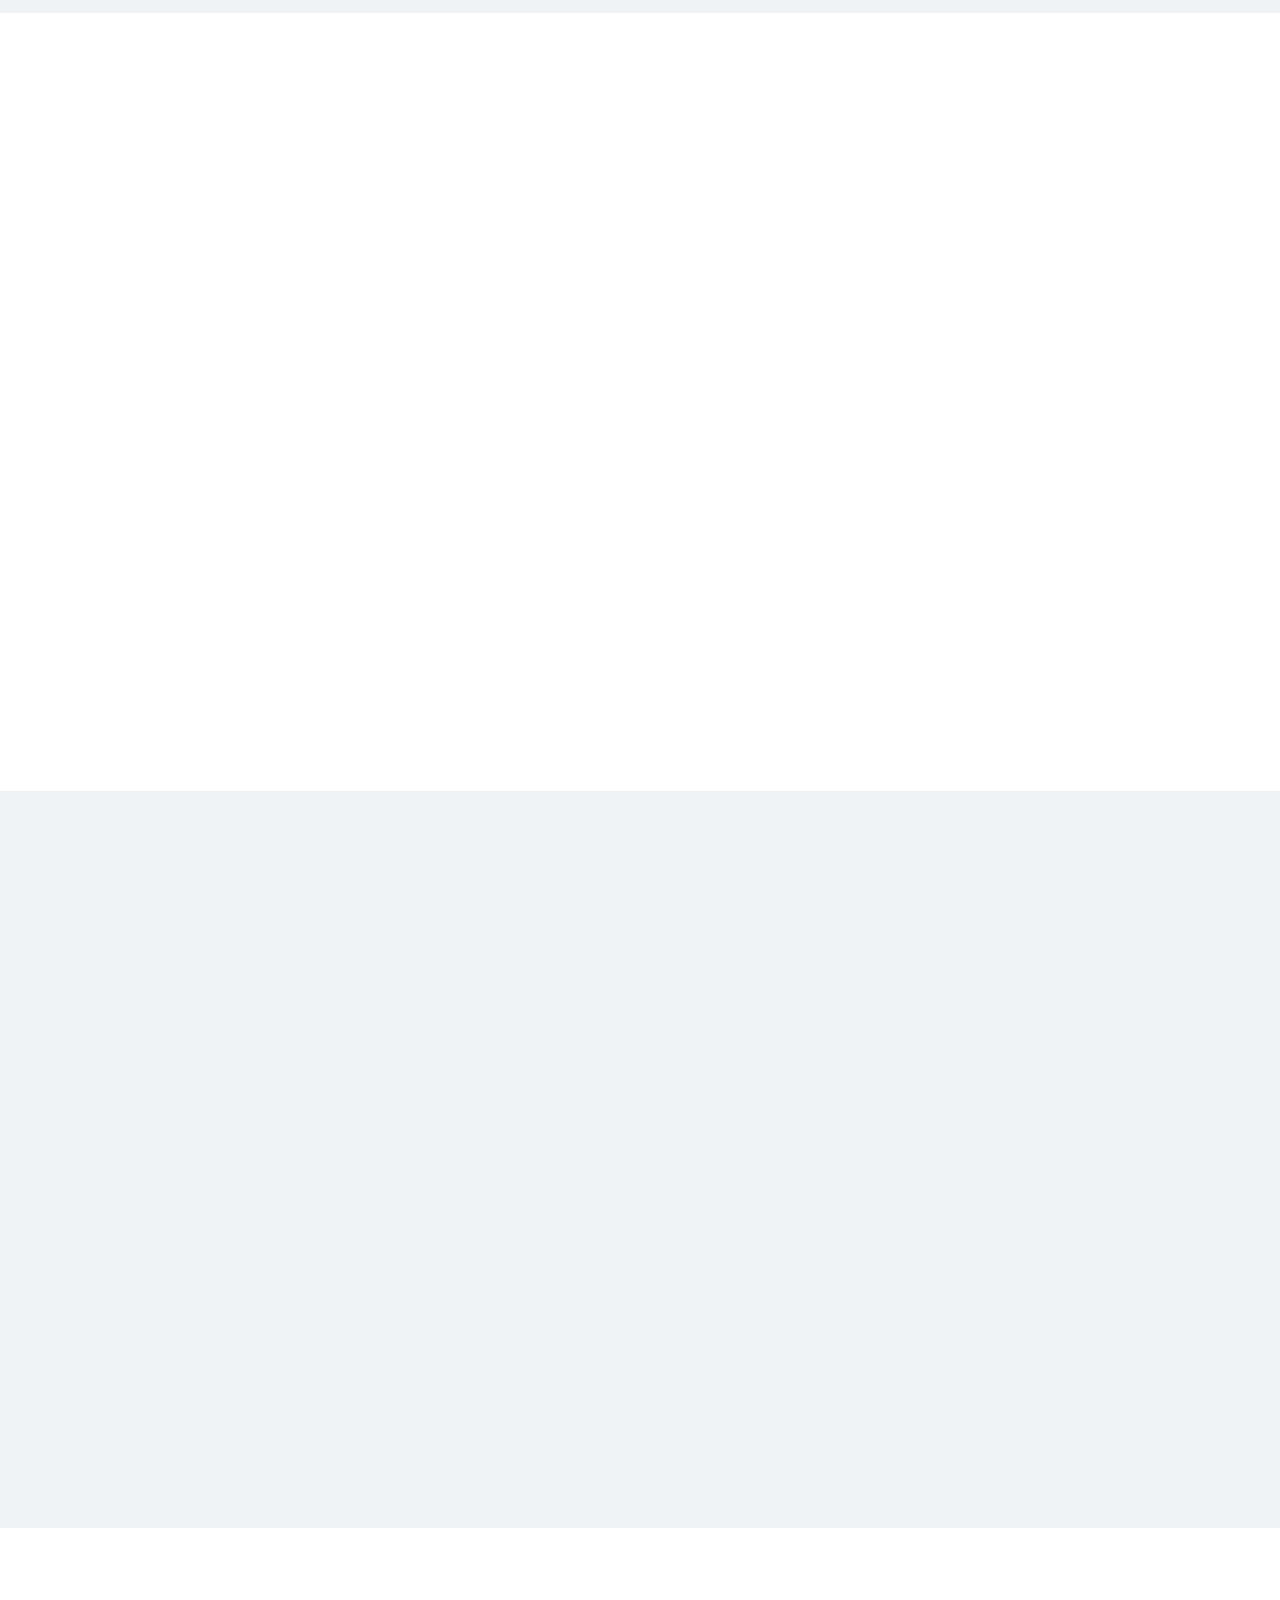
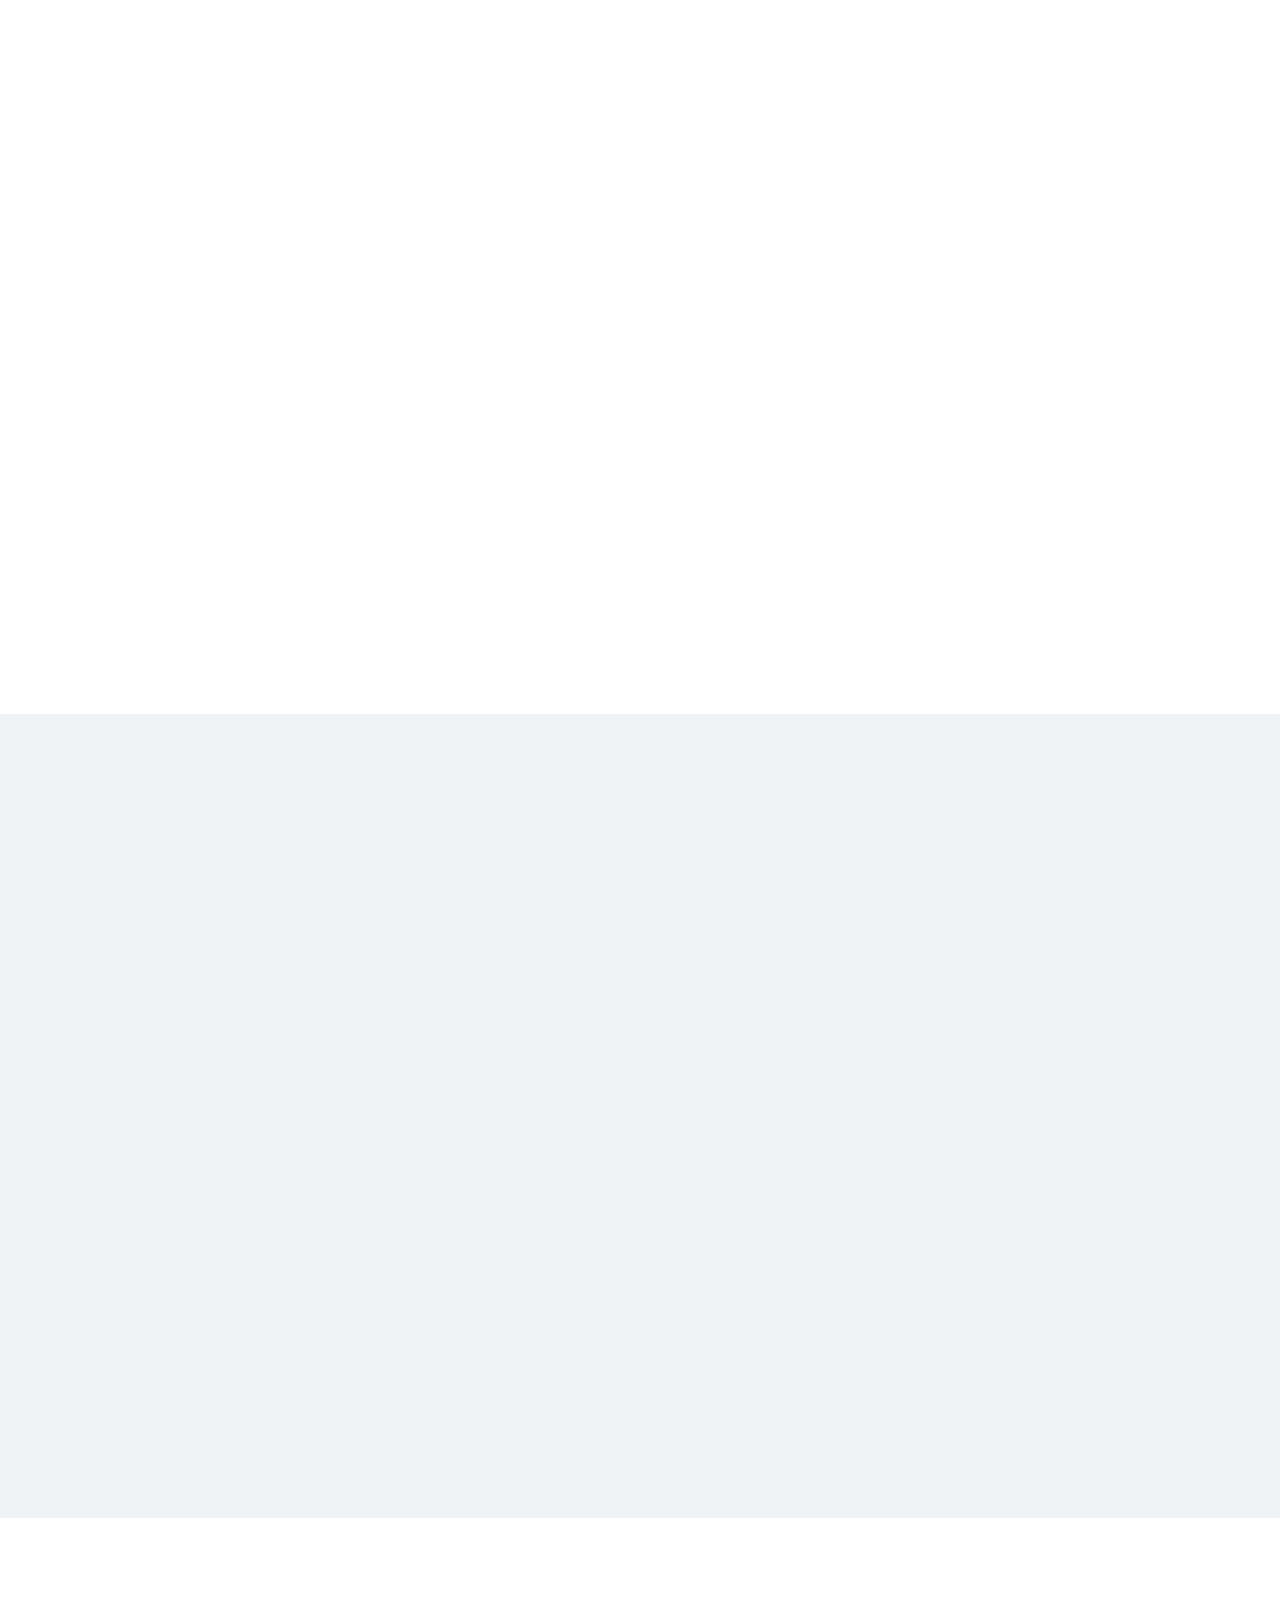
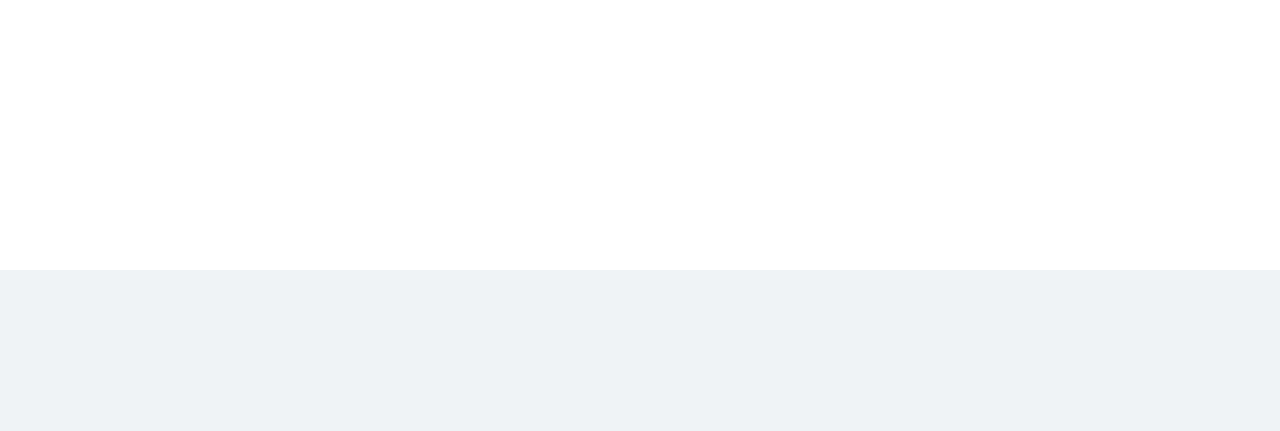
==== commit cc616a7e: "From Peter's audit, the in-scope parts: who we are a good fit for, clearer psychiatric-care wording," ====
--- a/index.html
+++ b/index.html
@@ -29,7 +29,7 @@
 <link rel="preload" as="image" href="images/home-exterior.webp" fetchpriority="high"
       imagesrcset="images/home-exterior-480.webp 480w, images/home-exterior-640.webp 640w, images/home-exterior-800.webp 800w, images/home-exterior.webp 1100w"
       imagesizes="(max-width:960px) 92vw, 46vw">
-<style>@font-face{font-family:'Mulish';font-style:normal;font-weight:400;font-display:swap;src:url('fonts/Mulish-400.woff2') format('woff2')}@font-face{font-family:'Mulish';font-style:normal;font-weight:600;font-display:swap;src:url('fonts/Mulish-600.woff2') format('woff2')}@font-face{font-family:'Mulish';font-style:normal;font-weight:700;font-display:swap;src:url('fonts/Mulish-700.woff2') format('woff2')}@font-face{font-family:'Mulish';font-style:normal;font-weight:800;font-display:swap;src:url('fonts/Mulish-800.woff2') format('woff2')}@font-face{font-family:'Playfair Display';font-style:normal;font-weight:500;font-display:swap;src:url('fonts/PlayfairDisplay-500.woff2') format('woff2')}@font-face{font-family:'Playfair Display';font-style:normal;font-weight:600;font-display:swap;src:url('fonts/PlayfairDisplay-600.woff2') format('woff2')}@font-face{font-family:'Playfair Display';font-style:normal;font-weight:700;font-display:swap;src:url('fonts/PlayfairDisplay-700.woff2') format('woff2')}:root{--teal:#094A5C;--teal-deep:#063744;--teal-mid:#1C6377;--amber:#D07C1A;--gold:#8A5510;--amber-lt:#E8A857;--cream:#FBF6EE;--sand:#F4EADA;--sand-deep:#EADDC7;--white:#fff;--line:#E4D8C4;--ink:#0B2F3B;--body:#3A4A50;--muted:#5E6D73;--on-teal:#E4EDEF;--f-serif:'Newsreader',Georgia,'Times New Roman',serif;--f-sans:'Mulish',system-ui,-apple-system,'Segoe UI',sans-serif;--max:1180px;--pad:clamp(1.25rem,5vw,3rem);--r-sm:12px;--r-md:18px;--r-lg:26px;--pill:100px;--sh-sm:0 8px 24px rgba(9,74,92,.07);--sh-md:0 16px 40px rgba(9,74,92,.12);--sh-cta:0 10px 26px rgba(9,74,92,.24)}*{margin:0;padding:0;box-sizing:border-box}html{scroll-behavior:smooth}body{font-family:var(--f-sans);color:var(--body);background:var(--cream);line-height:1.65;-webkit-font-smoothing:antialiased}img{max-width:100%;height:auto;display:block}a{color:var(--teal);text-underline-offset:3px}h1,h2,h3,h4{font-family:var(--f-serif);color:var(--ink);font-weight:500;line-height:1.14;letter-spacing:-.01em}h1{font-size:clamp(2.25rem,5vw,3.7rem)}h2{font-size:clamp(1.8rem,3.5vw,2.55rem)}h3{font-size:1.55rem;font-weight:600;color:var(--teal)}h4{font-size:1.2rem;font-weight:600}section{padding:clamp(3.5rem,7vw,6rem) var(--pad)}.inner{max-width:var(--max);margin:0 auto}.narrow{max-width:760px;margin:0 auto}.eyebrow{font-family:var(--f-sans);font-weight:800;font-size:.88rem;letter-spacing:.12em;text-transform:uppercase;color:var(--gold);margin-bottom:1rem;display:flex;align-items:center;gap:.65rem;width:fit-content}.eyebrow::before{content:"";flex:none;width:26px;height:3px;border-radius:2px;background:var(--amber)}.center .eyebrow{margin-left:auto;margin-right:auto}.lede{font-size:clamp(1.03rem,1.5vw,1.16rem);max-width:58ch}.sec-head{max-width:62ch;margin-bottom:clamp(1.8rem,3vw,2.6rem)}.sec-head p{margin-top:.75rem}em.accent{font-style:italic;color:var(--teal-mid)}.sand{background:var(--sand)}p+p{margin-top:1rem}.center{text-align:center}.center .sec-head,.center .lede{margin-left:auto;margin-right:auto}.skip{position:absolute;left:-9999px;top:0;background:var(--teal);color:#fff;padding:.7rem 1.1rem;border-radius:0 0 var(--r-sm) 0;z-index:200;font-weight:700}.skip:focus{left:0}.logo{display:flex;align-items:center;gap:.6rem;text-decoration:none}.logo img{height:46px;width:auto}@media(max-width:560px){.logo img{height:38px}}.nav{position:sticky;top:0;z-index:60;background:rgba(251,246,238,.92);backdrop-filter:blur(10px);border-bottom:1px solid transparent;transition:border-color .2s,box-shadow .2s}.nav.stuck{border-bottom-color:var(--line);box-shadow:var(--sh-sm)}.nav-in{max-width:var(--max);margin:0 auto;padding:.6rem var(--pad);display:flex;align-items:center;justify-content:space-between;gap:1rem}.nav-links{display:flex;gap:1.35rem}.nav-links a{font-weight:600;font-size:.9rem;color:var(--teal);text-decoration:none;padding:.4rem 0}.nav-links a:hover{color:var(--gold)}.nav-cta{display:flex;align-items:center;gap:.8rem}.nav-phone{font-weight:800;color:var(--teal);text-decoration:none;font-size:.95rem;white-space:nowrap}.menu-toggle{display:none;background:none;border:0;color:var(--teal);cursor:pointer;padding:.35rem}.drawer{display:none;border-top:1px solid var(--line);background:var(--cream);padding:.6rem var(--pad) 1.1rem}.drawer.open{display:block}.drawer a{display:block;padding:.7rem 0;font-weight:600;color:var(--teal);text-decoration:none;border-bottom:1px solid var(--line)}.drawer .btn{margin-top:.9rem;width:100%}.btn{display:inline-flex;align-items:center;justify-content:center;gap:.5rem;min-height:44px;padding:.8rem 1.5rem;border-radius:var(--pill);font-family:var(--f-sans);font-weight:700;font-size:.95rem;text-decoration:none;border:1.5px solid transparent;cursor:pointer;transition:transform .15s,background .15s,color .15s}.btn-primary{background:var(--teal);color:#fff;box-shadow:var(--sh-cta)}.btn-primary:hover{background:var(--teal-deep);transform:translateY(-2px)}.btn-secondary{border-color:var(--teal);color:var(--teal);background:transparent}.btn-secondary:hover{background:var(--teal);color:#fff;transform:translateY(-2px)}.btn-ghost{border-color:rgba(228,237,239,.55);color:#fff;background:transparent}.btn-ghost:hover{background:#fff;color:var(--teal)}.btn-lg{font-size:1.02rem;padding:.95rem 1.8rem}a:focus-visible,button:focus-visible,input:focus-visible,textarea:focus-visible,select:focus-visible{outline:3px solid var(--teal);outline-offset:2px}.on-teal a:focus-visible,.on-teal button:focus-visible{outline-color:#fff}.hero{padding-top:clamp(2.2rem,4.5vw,3.4rem)}.hero-grid{display:grid;grid-template-columns:1.02fr .98fr;gap:clamp(2rem,5vw,4rem);align-items:center}.hero-photo{border-radius:var(--r-lg);overflow:hidden;box-shadow:var(--sh-md);aspect-ratio:4/5}.hero-photo img{width:100%;height:100%;object-fit:cover}.hero-actions{display:flex;flex-wrap:wrap;gap:.75rem;margin:1.7rem 0 1.4rem}.trust{display:flex;flex-wrap:wrap;gap:.5rem .9rem;list-style:none;font-size:.88rem;color:var(--muted);font-weight:600}.trust li{display:flex;align-items:center;gap:.4rem}.trust svg{flex:none;color:var(--teal-mid)}.badge{display:inline-flex;align-items:center;gap:.45rem;background:var(--sand-deep);color:var(--gold);font-weight:800;font-size:.76rem;letter-spacing:.06em;text-transform:uppercase;padding:.4rem .85rem;border-radius:var(--pill);margin-bottom:1rem}.badge .dot{width:7px;height:7px;border-radius:50%;background:var(--amber)}.facts{background:var(--teal);padding:clamp(2rem,4vw,2.9rem) var(--pad)}.facts-grid{display:grid;grid-template-columns:repeat(4,1fr);gap:1.5rem;text-align:center}.facts b{display:block;font-family:var(--f-serif);font-size:clamp(1.7rem,3vw,2.3rem);color:#fff;font-weight:500;line-height:1.1}.facts span{display:block;color:var(--on-teal);font-size:.83rem;margin-top:.3rem;letter-spacing:.03em}.grid-3{display:grid;grid-template-columns:repeat(3,1fr);gap:1.4rem}.grid-2{display:grid;grid-template-columns:repeat(2,1fr);gap:1.4rem}.card{background:var(--white);border:1px solid var(--line);border-radius:var(--r-md);padding:1.6rem;box-shadow:var(--sh-sm);transition:transform .18s,box-shadow .18s}.card:hover{transform:translateY(-4px);box-shadow:var(--sh-md)}.card h3{margin-bottom:.55rem}.card .num{font-family:var(--f-serif);font-size:2rem;color:var(--amber);line-height:1;display:block;margin-bottom:.5rem}.icon{width:42px;height:42px;border-radius:12px;background:var(--sand-deep);color:var(--teal);display:grid;place-items:center;margin-bottom:.95rem}.ticks{list-style:none;margin-top:.9rem;display:grid;gap:.55rem}.ticks li{display:flex;gap:.6rem;align-items:flex-start;font-size:.95rem}.ticks svg{flex:none;margin-top:.35rem;color:var(--amber)}.tags{display:flex;flex-wrap:wrap;gap:.55rem;list-style:none;margin-top:1.2rem}.tags li{background:var(--white);border:1px solid var(--line);border-radius:var(--pill);padding:.45rem 1rem;font-size:.92rem;font-weight:600;color:var(--ink)}.sand .tags li{background:var(--cream)}.lead-in{display:block;font-family:var(--f-sans);font-size:.74rem;font-weight:800;letter-spacing:.12em;text-transform:uppercase;color:var(--gold);margin-bottom:.5rem}.more{display:inline-flex;align-items:center;gap:.4rem;font-weight:700;font-size:.94rem;text-decoration:none;margin-top:1.1rem}.more:hover{text-decoration:underline}.compare{display:grid;grid-template-columns:1fr 1fr;gap:1.2rem;margin-top:1.8rem}.compare>div{border-radius:var(--r-md);padding:1.5rem;border:1px solid var(--line)}.compare .them{background:var(--white)}.compare .us{background:var(--teal);border-color:var(--teal)}.compare .us h4,.compare .us p{color:#fff}.compare .us .big{color:var(--amber-lt)}.compare .big{font-family:var(--f-serif);font-size:clamp(2.2rem,5vw,3rem);line-height:1;color:var(--muted);display:block;margin-bottom:.4rem}.compare p{font-size:.93rem;margin-top:.5rem;color:var(--muted)}.compare .us p{color:var(--on-teal)}.quote{background:var(--sand);border-left:4px solid var(--amber);border-radius:0 var(--r-md) var(--r-md) 0;padding:1.6rem 1.8rem;margin:1.6rem 0}.quote p{font-family:var(--f-serif);font-size:clamp(1.15rem,2vw,1.4rem);line-height:1.45;color:var(--ink);font-style:italic}.quote cite{display:block;margin-top:.9rem;font-family:var(--f-sans);font-style:normal;font-size:.83rem;font-weight:800;letter-spacing:.1em;text-transform:uppercase;color:var(--gold)}.split{display:grid;grid-template-columns:1fr 1fr;gap:clamp(2rem,5vw,3.6rem);align-items:center}.split img{border-radius:var(--r-lg);box-shadow:var(--sh-md)}.split img.portrait{max-width:min(470px,100%);margin-inline:auto}.split.flip>*:first-child{order:2}.team-grid{display:grid;grid-template-columns:repeat(3,1fr);gap:1.4rem}.member{background:var(--white);border:1px solid var(--line);border-radius:var(--r-md);overflow:hidden;box-shadow:var(--sh-sm);display:flex;flex-direction:column}.member .por{aspect-ratio:1/1;background:linear-gradient(145deg,var(--sand-deep),var(--sand));display:grid;place-items:center;position:relative;border-bottom:1px solid var(--line)}.member .mono{font-family:var(--f-serif);font-size:3.2rem;color:var(--teal);opacity:.55}.member .por .tag{position:absolute;bottom:.7rem;left:.7rem;background:rgba(255,255,255,.92);color:var(--gold);font-size:.66rem;font-weight:800;letter-spacing:.08em;text-transform:uppercase;padding:.28rem .6rem;border-radius:var(--pill)}.member .body{padding:1.4rem;flex:1;display:flex;flex-direction:column}.member .role{font-size:.87rem;color:var(--muted);margin-top:.15rem}.member .yrs{font-size:.78rem;font-weight:800;letter-spacing:.06em;text-transform:uppercase;color:var(--gold);margin-top:.7rem}.member blockquote{font-family:var(--f-serif);font-style:italic;color:var(--ink);font-size:1rem;line-height:1.5;margin-top:.9rem;padding-top:.9rem;border-top:1px solid var(--line)}.gal{display:grid;grid-template-columns:repeat(4,1fr);gap:1rem}.gal figure{border-radius:var(--r-md);overflow:hidden;position:relative;background:var(--sand);aspect-ratio:4/3}.gal img{width:100%;height:100%;object-fit:cover;transition:transform .4s}.gal figure:hover img{transform:scale(1.04)}.gal figcaption{position:absolute;left:.6rem;bottom:.6rem;background:rgba(255,255,255,.93);color:var(--teal);font-size:.73rem;font-weight:700;padding:.3rem .62rem;border-radius:var(--pill)}.gal .wide{grid-column:span 2;aspect-ratio:8/3}.feats{display:grid;grid-template-columns:repeat(3,1fr);gap:1.4rem}.feat{background:var(--white);border:1px solid var(--line);border-radius:var(--r-md);overflow:hidden;box-shadow:var(--sh-sm);transition:transform .18s,box-shadow .18s}.feat:hover{transform:translateY(-4px);box-shadow:var(--sh-md)}.feat .shot{aspect-ratio:4/3;overflow:hidden}.feat .shot img{width:100%;height:100%;object-fit:cover;transition:transform .4s}.feat:hover .shot img{transform:scale(1.04)}.feat .txt{padding:1.35rem}.feat h3{font-size:1.4rem;margin-bottom:.45rem}.feat p{font-size:.95rem}.faqs{max-width:840px;margin:0 auto;border-top:1px solid var(--line)}.faq{border-bottom:1px solid var(--line)}.faq summary{list-style:none;cursor:pointer;display:block;position:relative;padding:1.35rem 3.2rem 1.35rem 0;font-family:var(--f-serif);font-size:1.38rem;font-weight:500;color:var(--ink);line-height:1.3}.faq summary::-webkit-details-marker{display:none}.faq summary:hover{color:var(--teal-mid)}.faq summary::after{content:"+";position:absolute;right:.4rem;top:50%;transform:translateY(-50%);font-family:var(--f-sans);font-size:1.7rem;font-weight:300;line-height:1;color:var(--amber);transition:transform .2s}.faq[open] summary{color:var(--teal-mid)}.faq[open] summary::after{transform:translateY(-50%) rotate(45deg)}.faq .a{padding:0 3.2rem 1.5rem 0;font-size:1rem;line-height:1.72;color:var(--body)}.loc{display:grid;grid-template-columns:1fr 1.15fr;align-items:stretch;padding:0}.loc-copy{padding:clamp(2.4rem,5vw,3.6rem) var(--pad);display:flex;flex-direction:column;justify-content:center;gap:.5rem}.loc-copy .addr{font-family:var(--f-serif);font-size:1.35rem;color:var(--ink);line-height:1.4}.loc-map{position:relative;min-height:360px;background:var(--sand-deep)}.loc-map iframe{position:absolute;inset:0;width:100%;height:100%;border:0}.member .por img{width:100%;height:100%;object-fit:cover}.tour{max-width:980px;margin:0 auto;border-radius:var(--r-lg);overflow:hidden;box-shadow:var(--sh-md);background:var(--ink)}.tour video{display:block;width:100%;height:auto;aspect-ratio:16/9;background:var(--ink)}.acts{display:flex;flex-wrap:wrap;justify-content:center;gap:1.4rem}.acts .feat{flex:0 1 calc((100% - 2.8rem)/3)}.feat .shot.blank{display:grid;place-items:center;background:linear-gradient(145deg,var(--sand-deep),var(--sand));color:var(--teal)}.feat .shot.blank svg{width:64px;height:64px;opacity:.85}.quote.big p{font-size:clamp(1.35rem,2.6vw,1.85rem)}.cta-band .tagline{font-family:var(--f-serif);font-style:italic;font-size:clamp(1.2rem,2vw,1.45rem);color:var(--amber-lt)}.contact-grid{display:grid;grid-template-columns:1fr 1fr;gap:clamp(2rem,5vw,3.4rem);align-items:start}.panel{background:var(--white);border:1px solid var(--line);border-radius:var(--r-lg);padding:clamp(1.5rem,3vw,2.2rem);box-shadow:var(--sh-md)}.field{margin-bottom:1rem}label{display:block;font-size:.74rem;font-weight:800;letter-spacing:.09em;text-transform:uppercase;color:var(--muted);margin-bottom:.4rem}input,textarea,select{width:100%;background:var(--cream);border:1px solid var(--line);border-radius:var(--r-sm);padding:.8rem 1rem;font-family:var(--f-sans);font-size:1rem;color:var(--body)}input::placeholder,textarea::placeholder{color:var(--muted);opacity:.75}input:focus,textarea:focus,select:focus{border-color:var(--teal-mid);background:#fff;box-shadow:0 0 0 3px rgba(28,99,119,.14);outline:none}.form-note{font-size:.82rem;color:var(--muted);margin-top:.85rem}.contact-list{list-style:none;display:grid;gap:1.1rem;margin-top:1.6rem}.contact-list li{display:flex;gap:.85rem;align-items:flex-start}.contact-list svg{flex:none;margin-top:.25rem;color:var(--teal-mid)}.contact-list b{display:block;color:var(--ink);font-size:.95rem}.contact-list a{font-weight:700;text-decoration:none}.contact-list a:hover{text-decoration:underline}.ok{display:none;background:var(--sand);border:1px solid var(--amber);border-radius:var(--r-md);padding:1.4rem;color:var(--ink)}.ok.show{display:block}.cta-band{background:var(--teal);color:#fff;text-align:center}.cta-band h2,.cta-band p{color:#fff}.cta-band p{max-width:56ch;margin:.9rem auto 0;color:var(--on-teal)}.cta-band .hero-actions{justify-content:center}.page-head{background:var(--sand);padding:clamp(2.6rem,5vw,4rem) var(--pad) clamp(2.2rem,4vw,3rem)}.prose{max-width:68ch}.prose h2{margin:2.4rem 0 .8rem}.prose h3{margin:1.8rem 0 .5rem}.prose ul{margin:1rem 0 1rem 1.1rem;display:grid;gap:.5rem}.prose img{border-radius:var(--r-lg);box-shadow:var(--sh-md);margin:1.8rem 0}.foot{background:var(--teal-deep);color:var(--on-teal);padding:clamp(3rem,5vw,4rem) var(--pad) 1.6rem}.foot-grid{display:grid;grid-template-columns:1.3fr 1fr 1fr 1fr;gap:2.2rem;max-width:var(--max);margin:0 auto}.foot h4{color:#fff;font-family:var(--f-sans);font-size:.76rem;font-weight:800;letter-spacing:.13em;text-transform:uppercase;margin-bottom:1rem}.foot a{color:var(--on-teal);text-decoration:none}.foot a:hover{color:#fff;text-decoration:underline}.foot ul{list-style:none;display:grid;gap:.6rem;font-size:.93rem}.foot .brandline{font-family:var(--f-serif);font-size:1.15rem;color:#fff;margin-bottom:.6rem}.foot .tag{font-size:.93rem;max-width:34ch}.foot-bot{max-width:var(--max);margin:2.4rem auto 0;padding-top:1.3rem;border-top:1px solid rgba(228,237,239,.18);display:flex;flex-wrap:wrap;gap:.6rem 1.4rem;justify-content:space-between;font-size:.8rem;color:rgba(228,237,239,.78)}.foot-logo{height:54px;width:auto;margin-bottom:1rem;filter:brightness(0) invert(1);opacity:.95}@media(max-width:960px){.acts .feat{flex-basis:calc((100% - 1.4rem)/2)}.loc{grid-template-columns:1fr}.loc-map{min-height:300px}.feats{grid-template-columns:repeat(2,1fr)}.hero-grid{grid-template-columns:1fr}.hero-photo{order:-1;aspect-ratio:4/3;max-height:400px}.grid-3,.team-grid{grid-template-columns:repeat(2,1fr)}.split,.contact-grid{grid-template-columns:1fr}.split.flip>*:first-child{order:0}.facts-grid{grid-template-columns:repeat(2,1fr);gap:1.6rem}.foot-grid{grid-template-columns:1fr 1fr}.gal{grid-template-columns:repeat(2,1fr)}.gal .wide{grid-column:span 2;aspect-ratio:2/1}}@media(max-width:720px){.acts .feat{flex-basis:100%}.nav-links,.nav-phone{display:none}.menu-toggle{display:block}.grid-3,.grid-2,.team-grid,.compare,.feats{grid-template-columns:1fr}.foot-grid{grid-template-columns:1fr}}@media(max-width:420px){.facts-grid{grid-template-columns:1fr;gap:1.2rem}.btn{width:100%}.hero-actions{flex-direction:column}}@media(prefers-reduced-motion:reduce){html{scroll-behavior:auto}*{transition:none!important;animation:none!important}.card:hover,.btn:hover{transform:none}.gal figure:hover img{transform:none}}@media print{.nav,.cta-band,.contact{display:none}}@media(max-width:720px){body{font-size:1.125rem}.lede{font-size:1.2rem}h2{font-size:2rem}.eyebrow{font-size:.92rem}.feat p,.card p,.faq .a,.split p,.loc-copy p,.member p{font-size:1.08rem}.tags li{font-size:1rem}.hero-grid>div:not(.hero-photo),.sec-head,.page-head .inner,.split>div,.loc-copy,.contact-grid>div:first-child,.card,.feat .txt,.member .body,.narrow{text-align:center}.eyebrow,.sec-head,.lede{margin-left:auto;margin-right:auto}.trust,.tags,.hero-actions{justify-content:center}.quote{border-left:0;border-top:4px solid var(--amber);border-radius:var(--r-md);text-align:center}.split>div.prose,.prose,.ticks,.faqs,.faq,form,.panel,.contact-list{text-align:left}}section[id]{scroll-margin-top:76px}.carelist{margin-top:clamp(1.6rem,3vw,2.2rem);padding-top:clamp(1.4rem,3vw,1.9rem);border-top:1px solid rgba(228,237,239,.22);text-align:center}.carelist-h{font-weight:800;font-size:.8rem;letter-spacing:.12em;text-transform:uppercase;color:var(--amber-lt);margin:0 auto 1.1rem;max-width:60ch;line-height:1.5}.carelist ul{list-style:none;display:grid;grid-template-columns:repeat(3,auto);justify-content:center;gap:.75rem 2.6rem}.carelist li{display:flex;align-items:center;gap:.55rem;color:#fff;font-size:1.05rem;font-weight:600;text-align:left}.carelist svg{flex:none;color:var(--amber-lt)}@media(max-width:720px){.carelist ul{grid-template-columns:1fr 1fr;justify-content:stretch;gap:.85rem 1.1rem;max-width:420px;margin:0 auto}.carelist li{font-size:1.02rem;align-items:flex-start}.carelist svg{margin-top:.28rem}}@media(max-width:420px){.carelist ul{grid-template-columns:1fr;max-width:260px}}.nav-links{align-items:center}.nav-links a[aria-current="page"],.nav-links .on{color:var(--gold)}.has-sub{position:relative}.nav-links .sub-top{display:inline-flex;align-items:center;gap:.3rem}.chev{flex:none;transition:transform .2s}.has-sub:hover .chev,.has-sub:focus-within .chev,.has-sub.open .chev{transform:rotate(180deg)}.sub{position:absolute;top:calc(100% + .6rem);left:-1rem;min-width:300px;background:var(--white);border:1px solid var(--line);border-radius:var(--r-md);box-shadow:var(--sh-md);padding:.45rem;opacity:0;visibility:hidden;transform:translateY(6px);transition:opacity .15s,transform .15s,visibility .15s;z-index:70}.sub::before{content:"";position:absolute;left:0;right:0;top:-.9rem;height:.9rem}.has-sub:hover .sub,.has-sub:focus-within .sub,.has-sub.open .sub{opacity:1;visibility:visible;transform:none}.nav-links .sub a{display:block;padding:.62rem .85rem;border-radius:10px;font-size:.95rem;white-space:nowrap;color:var(--teal)}.nav-links .sub a:hover,.nav-links .sub a[aria-current="page"]{background:var(--sand);color:var(--teal)}.nav-links .sub .sub-all{margin-top:.3rem;border-top:1px solid var(--line);border-radius:0 0 10px 10px;padding-top:.75rem;color:var(--gold);font-size:.8rem;font-weight:800;letter-spacing:.1em;text-transform:uppercase}@media(max-width:1200px){.nav-phone{display:none}}@media(max-width:1020px){.nav-links{display:none}.menu-toggle{display:block}}.drawer.open{max-height:calc(100vh - 62px);overflow-y:auto}.drawer .drawer-top{border-bottom:0;padding-bottom:.3rem}.drawer-sub{margin:0 0 .5rem .15rem;padding-left:.95rem;border-left:2px solid var(--amber-lt)}.drawer .drawer-sub a{border-bottom:0;padding:.42rem 0;font-size:.97rem;color:var(--body)}.drawer-sub+a{border-top:1px solid var(--line)}.carelist a{color:#fff;text-decoration:underline;text-decoration-color:rgba(255,255,255,.45);text-underline-offset:4px;text-decoration-thickness:1px}.carelist a:hover{text-decoration-color:var(--amber-lt)}.ph-split{display:grid;grid-template-columns:1.05fr .95fr;gap:clamp(2rem,5vw,3.6rem);align-items:center}.ph-split h1{max-width:17ch}.ph-split .lede{margin-top:1rem}.ph-split img{width:100%;aspect-ratio:4/3;object-fit:cover;border-radius:var(--r-lg);box-shadow:var(--sh-md)}.checks{list-style:none;display:grid;grid-template-columns:1fr 1fr;gap:1rem 2.4rem;text-align:left}.checks.one{grid-template-columns:1fr;margin-top:1.2rem}.checks li{display:flex;gap:.7rem;align-items:flex-start;font-size:1.05rem;font-weight:600;color:var(--ink);line-height:1.5}.checks svg{flex:none;margin-top:.25rem;color:var(--amber)}.panel-lite{background:var(--white);border:1px solid var(--line);border-radius:var(--r-lg);padding:clamp(1.4rem,3vw,2.2rem);box-shadow:var(--sh-sm)}.note{margin-top:1.6rem;max-width:70ch}a.feat{display:block;text-decoration:none;color:inherit}a.feat .more{margin-top:.9rem}.feats.two{grid-template-columns:repeat(2,1fr)}.card .lead-in{margin-bottom:.6rem}.faq div.a p+p{margin-top:.8rem}.faq .a ul{margin:.7rem 0 0 1.2rem;display:grid;gap:.3rem}@media(max-width:960px){.ph-split{grid-template-columns:1fr}.ph-split img{max-height:340px}}@media(max-width:720px){.checks{grid-template-columns:1fr;width:fit-content;max-width:100%;margin-inline:auto}.checks li{font-size:1.06rem}.feats.two{grid-template-columns:1fr}.note{text-align:center;margin-inline:auto}}.drawer a.btn-primary{color:#fff;border-bottom:0}.drawer a.btn-primary{display:flex}.acts .card{flex:0 1 calc((100% - 2.8rem)/3)}.day .card .lead-in{margin-bottom:.35rem}@media(max-width:960px){.acts .card{flex-basis:calc((100% - 1.4rem)/2)}}@media(max-width:720px){.acts .card{flex-basis:100%}.card .icon{margin-inline:auto}}:root{--teal:#83152A;--teal-deep:#5E0E1E;--teal-mid:#9E2A3F;--amber:#83152A;--gold:#83152A;--amber-lt:#F2CCD3;--ink:#1F1B1C;--body:#3B3637;--muted:#665D5F;--on-teal:#F7E9EC;--line:#E6DBCB;--f-serif:'Playfair Display',Georgia,'Times New Roman',serif;--f-label:'Oswald','Arial Narrow',system-ui,sans-serif;--sh-sm:0 8px 24px rgba(60,18,26,.07);--sh-md:0 16px 40px rgba(60,18,26,.12);--sh-cta:0 10px 26px rgba(131,21,42,.26)}h1,h2,h3,h4{letter-spacing:-.005em}h1{font-weight:600}input:focus,textarea:focus,select:focus{box-shadow:0 0 0 3px rgba(131,21,42,.14)}.eyebrow,.carelist-h,.badge,.lead-in,.foot h4,.quote cite,.member .yrs,.nav-links .sub .sub-all{font-family:var(--f-label);font-weight:500}.eyebrow{font-size:.98rem;letter-spacing:.1em}.carelist-h{font-size:.92rem;letter-spacing:.1em}.badge{font-size:.82rem;letter-spacing:.08em}.lead-in{font-size:.86rem;letter-spacing:.1em}.foot h4{font-size:.9rem;letter-spacing:.12em}.quote cite{font-size:.9rem;letter-spacing:.1em}.nav-links .sub .sub-all{font-size:.88rem;letter-spacing:.1em}.logo img{height:44px;width:auto}.foot{background:#1F1B1C}.foot-logo{height:72px;width:auto}@media(max-width:560px){.logo img{height:34px}}@media(max-width:720px){.eyebrow{font-size:1rem}}@media(max-width:560px){.nav-cta{gap:.5rem;flex-shrink:0}.nav-cta .btn{white-space:nowrap;padding:.5rem .95rem;font-size:.86rem;min-height:40px;width:auto}.menu-toggle{padding:.25rem}}.logo{min-width:0}.logo img{object-fit:contain;object-position:left center;max-width:100%}:root{--f-label:var(--f-sans)}em.accent{font-style:normal}h3,h4{font-family:var(--f-sans);font-weight:700;letter-spacing:0;line-height:1.3}h3{font-size:1.38rem}.feat h3{font-size:1.3rem}.quote p{font-family:var(--f-sans);font-style:normal;font-weight:600;font-size:clamp(1.12rem,1.8vw,1.28rem);line-height:1.6;color:var(--ink)}.quote.big p{font-size:clamp(1.2rem,2.2vw,1.45rem)}.quote cite{font-family:var(--f-sans);font-weight:700;font-size:.95rem;letter-spacing:.02em;text-transform:none;color:var(--muted)}.member blockquote{font-family:var(--f-sans);font-style:normal;font-weight:600}.cta-band .tagline{font-family:var(--f-sans);font-style:normal;font-weight:700;font-size:1.15rem}.faq summary{font-family:var(--f-sans);font-weight:700;font-size:1.18rem;line-height:1.4}.loc-copy .addr{font-family:var(--f-sans);font-weight:700;font-size:1.2rem}.eyebrow,.carelist-h,.badge,.lead-in,.foot h4,.member .yrs,.nav-links .sub .sub-all{font-family:var(--f-sans);font-weight:800}.eyebrow{font-size:.9rem;letter-spacing:.1em}.carelist-h{font-size:.85rem;letter-spacing:.08em}.badge{font-size:.78rem;letter-spacing:.06em}.lead-in{font-size:.8rem;letter-spacing:.1em}.foot h4{font-size:.8rem;letter-spacing:.12em}.nav-links .sub .sub-all{font-size:.8rem;letter-spacing:.08em}@media(max-width:720px){.eyebrow{font-size:.95rem}.faq summary{font-size:1.12rem}}.team-grid.two{grid-template-columns:repeat(2,1fr);max-width:860px;margin-inline:auto}.member .por .mono{font-family:var(--f-serif)}.member .note-photo{font-size:.8rem;color:var(--muted);margin-top:.6rem}@media(max-width:720px){.team-grid.two{grid-template-columns:1fr}}.team-grid.two .member .por{aspect-ratio:16/9}:root{--teal:#0B3D5C;--teal-deep:#072C43;--teal-mid:#1D5F87;--amber:#2E8B57;--gold:#23704A;--amber-lt:#A7DDBF;--cream:#FFFFFF;--sand:#EEF5F9;--sand-deep:#DCEAF2;--line:#D5E3EC;--ink:#0E2A3B;--body:#33454F;--muted:#56666F;--on-teal:#E6F0F6;--orange:#C25700;--orange-deep:#A04700;--sh-sm:0 8px 24px rgba(11,61,92,.07);--sh-md:0 16px 40px rgba(11,61,92,.12);--sh-cta:0 10px 26px rgba(194,87,0,.28)}input:focus,textarea:focus,select:focus{box-shadow:0 0 0 3px rgba(11,61,92,.16)}.foot{background:#0A2E45}.btn-primary,.on-teal .btn-primary{background:var(--orange);color:#fff;border-color:var(--orange)}.btn-primary:hover,.on-teal .btn-primary:hover{background:var(--orange-deep);border-color:var(--orange-deep);color:#fff}.nav-phone{font-size:1.2rem;font-weight:800;color:var(--teal)}.btn[href^="tel:"]{font-size:1.15rem;font-weight:800;letter-spacing:.01em}.contact-list a[href^="tel:"]{font-size:1.3rem;font-weight:800}.foot a[href^="tel:"]{font-size:1.15rem;font-weight:800}.drawer a[href^="tel:"]{font-size:1.15rem;font-weight:800}.faq-group{margin-top:clamp(2.4rem,5vw,3.4rem)}.faq-group:first-child{margin-top:0}.faq-group>h2{margin-bottom:1.1rem}.faq .a ul{margin:.6rem 0 .8rem 1.2rem}.faq .a li{margin:.2rem 0}.faq .a p+p{margin-top:.7rem}.faq .a .say{border-left:4px solid var(--amber);background:var(--sand);padding:.8rem 1rem;border-radius:0 12px 12px 0;margin:.7rem 0}.faq .a b.short{display:block;color:var(--ink);margin-bottom:.5rem}.faq-cta{display:flex;flex-wrap:wrap;gap:.8rem;margin-top:.9rem}.benchmark{font-size:.95rem;color:var(--muted)}.tagline{font-family:var(--f-serif);font-size:1.3rem;color:var(--teal);margin-top:.6rem}.nav{background:rgba(255,255,255,.95)}.nav-links{gap:1.1rem}.nav-links a,.nav-links .sub-top{white-space:nowrap}@media(max-width:1320px){.nav-phone{display:none}}@media(max-width:1120px){.nav-links{display:none}.menu-toggle{display:block}}.nav-cta .btn{white-space:nowrap}:root{--teal:#0E4A7A;--teal-deep:#0A3559;--teal-mid:#1878C0;--amber:#10B0A8;--gold:#0B7A73;--amber-lt:#7FDCD3;--orange:#F8A038;--orange-deep:#E88C1E;--sand:#EEF6FA;--sand-deep:#DCEDF5;--line:#D3E4EE;--sh-cta:0 10px 26px rgba(232,140,30,.30)}.foot{background:#0A3559}.btn-primary,.on-teal .btn-primary{color:#0E2A3B;font-weight:800}.btn-primary:hover,.on-teal .btn-primary:hover{color:#0E2A3B}.logo img{height:58px}@media(max-width:560px){.logo img{height:44px}}.foot-logo{filter:none;opacity:1;height:84px;background:#fff;padding:10px 14px;border-radius:14px;box-sizing:content-box}:root{--teal:#183655;--teal-deep:#102540;--teal-mid:#2C5E84;--amber:#557F88;--gold:#3F6B74;--amber-lt:#AFD0D6;--orange:#CC8949;--orange-deep:#B5712F;--sand:#EFF3F6;--sand-deep:#DFE8EE;--line:#D6E0E7;--ink:#122B41;--body:#31434F;--muted:#56666F;--sh-cta:0 10px 26px rgba(181,113,47,.28)}.foot{background:#102540}.btn-primary,.on-teal .btn-primary{background:var(--orange);border-color:var(--orange);color:#12283D}.btn-primary:hover,.on-teal .btn-primary:hover{background:var(--orange-deep);border-color:var(--orange-deep);color:#fff}.logo img{height:80px}@media(max-width:900px){.logo img{height:64px}}@media(max-width:560px){.logo img{height:54px}}.nav-in{padding-top:.35rem;padding-bottom:.35rem}.foot-logo{height:92px}.gal figcaption{font-size:1rem;line-height:1.45}.facts span{font-size:.95rem}.badge{font-size:.9rem}.lead-in{font-size:.95rem}.carelist-h{font-size:.95rem}.quote cite{font-size:.95rem}.member .role{font-size:.95rem}.member .yrs{font-size:.95rem}.member .note-photo{font-size:.95rem}.member .por .tag{font-size:.88rem}label{font-size:.95rem}.form-note{font-size:.95rem}.foot h4{font-size:.95rem}.foot-bot{font-size:.9rem;line-height:1.5}.nav-links .sub .sub-all{font-size:.95rem}.nav-cta .btn{font-size:.95rem}.tag,.gal figcaption,.benchmark{letter-spacing:0}.photo-note{margin:0}.photo-note img{border-radius:var(--r-md);box-shadow:var(--sh-sm);width:100%;height:auto}.photo-note figcaption{margin-top:.7rem;font-size:1rem;color:var(--muted)}main>section:not(.hero):not(.facts),.foot{content-visibility:auto;contain-intrinsic-size:auto 600px}.gal figure{content-visibility:auto;contain-intrinsic-size:auto 320px}</style>
+<style>@font-face{font-family:'Mulish';font-style:normal;font-weight:400;font-display:swap;src:url('fonts/Mulish-400.woff2') format('woff2')}@font-face{font-family:'Mulish';font-style:normal;font-weight:600;font-display:swap;src:url('fonts/Mulish-600.woff2') format('woff2')}@font-face{font-family:'Mulish';font-style:normal;font-weight:700;font-display:swap;src:url('fonts/Mulish-700.woff2') format('woff2')}@font-face{font-family:'Mulish';font-style:normal;font-weight:800;font-display:swap;src:url('fonts/Mulish-800.woff2') format('woff2')}@font-face{font-family:'Playfair Display';font-style:normal;font-weight:500;font-display:swap;src:url('fonts/PlayfairDisplay-500.woff2') format('woff2')}@font-face{font-family:'Playfair Display';font-style:normal;font-weight:600;font-display:swap;src:url('fonts/PlayfairDisplay-600.woff2') format('woff2')}@font-face{font-family:'Playfair Display';font-style:normal;font-weight:700;font-display:swap;src:url('fonts/PlayfairDisplay-700.woff2') format('woff2')}:root{--teal:#094A5C;--teal-deep:#063744;--teal-mid:#1C6377;--amber:#D07C1A;--gold:#8A5510;--amber-lt:#E8A857;--cream:#FBF6EE;--sand:#F4EADA;--sand-deep:#EADDC7;--white:#fff;--line:#E4D8C4;--ink:#0B2F3B;--body:#3A4A50;--muted:#5E6D73;--on-teal:#E4EDEF;--f-serif:'Newsreader',Georgia,'Times New Roman',serif;--f-sans:'Mulish',system-ui,-apple-system,'Segoe UI',sans-serif;--max:1180px;--pad:clamp(1.25rem,5vw,3rem);--r-sm:12px;--r-md:18px;--r-lg:26px;--pill:100px;--sh-sm:0 8px 24px rgba(9,74,92,.07);--sh-md:0 16px 40px rgba(9,74,92,.12);--sh-cta:0 10px 26px rgba(9,74,92,.24)}*{margin:0;padding:0;box-sizing:border-box}html{scroll-behavior:smooth}body{font-family:var(--f-sans);color:var(--body);background:var(--cream);line-height:1.65;-webkit-font-smoothing:antialiased}img{max-width:100%;height:auto;display:block}a{color:var(--teal);text-underline-offset:3px}h1,h2,h3,h4{font-family:var(--f-serif);color:var(--ink);font-weight:500;line-height:1.14;letter-spacing:-.01em}h1{font-size:clamp(2.25rem,5vw,3.7rem)}h2{font-size:clamp(1.8rem,3.5vw,2.55rem)}h3{font-size:1.55rem;font-weight:600;color:var(--teal)}h4{font-size:1.2rem;font-weight:600}section{padding:clamp(3.5rem,7vw,6rem) var(--pad)}.inner{max-width:var(--max);margin:0 auto}.narrow{max-width:760px;margin:0 auto}.eyebrow{font-family:var(--f-sans);font-weight:800;font-size:.88rem;letter-spacing:.12em;text-transform:uppercase;color:var(--gold);margin-bottom:1rem;display:flex;align-items:center;gap:.65rem;width:fit-content}.eyebrow::before{content:"";flex:none;width:26px;height:3px;border-radius:2px;background:var(--amber)}.center .eyebrow{margin-left:auto;margin-right:auto}.lede{font-size:clamp(1.03rem,1.5vw,1.16rem);max-width:58ch}.sec-head{max-width:62ch;margin-bottom:clamp(1.8rem,3vw,2.6rem)}.sec-head p{margin-top:.75rem}em.accent{font-style:italic;color:var(--teal-mid)}.sand{background:var(--sand)}p+p{margin-top:1rem}.center{text-align:center}.center .sec-head,.center .lede{margin-left:auto;margin-right:auto}.skip{position:absolute;left:-9999px;top:0;background:var(--teal);color:#fff;padding:.7rem 1.1rem;border-radius:0 0 var(--r-sm) 0;z-index:200;font-weight:700}.skip:focus{left:0}.logo{display:flex;align-items:center;gap:.6rem;text-decoration:none}.logo img{height:46px;width:auto}@media(max-width:560px){.logo img{height:38px}}.nav{position:sticky;top:0;z-index:60;background:rgba(251,246,238,.92);backdrop-filter:blur(10px);border-bottom:1px solid transparent;transition:border-color .2s,box-shadow .2s}.nav.stuck{border-bottom-color:var(--line);box-shadow:var(--sh-sm)}.nav-in{max-width:var(--max);margin:0 auto;padding:.6rem var(--pad);display:flex;align-items:center;justify-content:space-between;gap:1rem}.nav-links{display:flex;gap:1.35rem}.nav-links a{font-weight:600;font-size:.9rem;color:var(--teal);text-decoration:none;padding:.4rem 0}.nav-links a:hover{color:var(--gold)}.nav-cta{display:flex;align-items:center;gap:.8rem}.nav-phone{font-weight:800;color:var(--teal);text-decoration:none;font-size:.95rem;white-space:nowrap}.menu-toggle{display:none;background:none;border:0;color:var(--teal);cursor:pointer;padding:.35rem}.drawer{display:none;border-top:1px solid var(--line);background:var(--cream);padding:.6rem var(--pad) 1.1rem}.drawer.open{display:block}.drawer a{display:block;padding:.7rem 0;font-weight:600;color:var(--teal);text-decoration:none;border-bottom:1px solid var(--line)}.drawer .btn{margin-top:.9rem;width:100%}.btn{display:inline-flex;align-items:center;justify-content:center;gap:.5rem;min-height:44px;padding:.8rem 1.5rem;border-radius:var(--pill);font-family:var(--f-sans);font-weight:700;font-size:.95rem;text-decoration:none;border:1.5px solid transparent;cursor:pointer;transition:transform .15s,background .15s,color .15s}.btn-primary{background:var(--teal);color:#fff;box-shadow:var(--sh-cta)}.btn-primary:hover{background:var(--teal-deep);transform:translateY(-2px)}.btn-secondary{border-color:var(--teal);color:var(--teal);background:transparent}.btn-secondary:hover{background:var(--teal);color:#fff;transform:translateY(-2px)}.btn-ghost{border-color:rgba(228,237,239,.55);color:#fff;background:transparent}.btn-ghost:hover{background:#fff;color:var(--teal)}.btn-lg{font-size:1.02rem;padding:.95rem 1.8rem}a:focus-visible,button:focus-visible,input:focus-visible,textarea:focus-visible,select:focus-visible{outline:3px solid var(--teal);outline-offset:2px}.on-teal a:focus-visible,.on-teal button:focus-visible{outline-color:#fff}.hero{padding-top:clamp(2.2rem,4.5vw,3.4rem)}.hero-grid{display:grid;grid-template-columns:1.02fr .98fr;gap:clamp(2rem,5vw,4rem);align-items:center}.hero-photo{border-radius:var(--r-lg);overflow:hidden;box-shadow:var(--sh-md);aspect-ratio:4/5}.hero-photo img{width:100%;height:100%;object-fit:cover}.hero-actions{display:flex;flex-wrap:wrap;gap:.75rem;margin:1.7rem 0 1.4rem}.trust{display:flex;flex-wrap:wrap;gap:.5rem .9rem;list-style:none;font-size:.88rem;color:var(--muted);font-weight:600}.trust li{display:flex;align-items:center;gap:.4rem}.trust svg{flex:none;color:var(--teal-mid)}.badge{display:inline-flex;align-items:center;gap:.45rem;background:var(--sand-deep);color:var(--gold);font-weight:800;font-size:.76rem;letter-spacing:.06em;text-transform:uppercase;padding:.4rem .85rem;border-radius:var(--pill);margin-bottom:1rem}.badge .dot{width:7px;height:7px;border-radius:50%;background:var(--amber)}.facts{background:var(--teal);padding:clamp(2rem,4vw,2.9rem) var(--pad)}.facts-grid{display:grid;grid-template-columns:repeat(4,1fr);gap:1.5rem;text-align:center}.facts b{display:block;font-family:var(--f-serif);font-size:clamp(1.7rem,3vw,2.3rem);color:#fff;font-weight:500;line-height:1.1}.facts span{display:block;color:var(--on-teal);font-size:.83rem;margin-top:.3rem;letter-spacing:.03em}.grid-3{display:grid;grid-template-columns:repeat(3,1fr);gap:1.4rem}.grid-2{display:grid;grid-template-columns:repeat(2,1fr);gap:1.4rem}.card{background:var(--white);border:1px solid var(--line);border-radius:var(--r-md);padding:1.6rem;box-shadow:var(--sh-sm);transition:transform .18s,box-shadow .18s}.card:hover{transform:translateY(-4px);box-shadow:var(--sh-md)}.card h3{margin-bottom:.55rem}.card .num{font-family:var(--f-serif);font-size:2rem;color:var(--amber);line-height:1;display:block;margin-bottom:.5rem}.icon{width:42px;height:42px;border-radius:12px;background:var(--sand-deep);color:var(--teal);display:grid;place-items:center;margin-bottom:.95rem}.ticks{list-style:none;margin-top:.9rem;display:grid;gap:.55rem}.ticks li{display:flex;gap:.6rem;align-items:flex-start;font-size:.95rem}.ticks svg{flex:none;margin-top:.35rem;color:var(--amber)}.tags{display:flex;flex-wrap:wrap;gap:.55rem;list-style:none;margin-top:1.2rem}.tags li{background:var(--white);border:1px solid var(--line);border-radius:var(--pill);padding:.45rem 1rem;font-size:.92rem;font-weight:600;color:var(--ink)}.sand .tags li{background:var(--cream)}.lead-in{display:block;font-family:var(--f-sans);font-size:.74rem;font-weight:800;letter-spacing:.12em;text-transform:uppercase;color:var(--gold);margin-bottom:.5rem}.more{display:inline-flex;align-items:center;gap:.4rem;font-weight:700;font-size:.94rem;text-decoration:none;margin-top:1.1rem}.more:hover{text-decoration:underline}.compare{display:grid;grid-template-columns:1fr 1fr;gap:1.2rem;margin-top:1.8rem}.compare>div{border-radius:var(--r-md);padding:1.5rem;border:1px solid var(--line)}.compare .them{background:var(--white)}.compare .us{background:var(--teal);border-color:var(--teal)}.compare .us h4,.compare .us p{color:#fff}.compare .us .big{color:var(--amber-lt)}.compare .big{font-family:var(--f-serif);font-size:clamp(2.2rem,5vw,3rem);line-height:1;color:var(--muted);display:block;margin-bottom:.4rem}.compare p{font-size:.93rem;margin-top:.5rem;color:var(--muted)}.compare .us p{color:var(--on-teal)}.quote{background:var(--sand);border-left:4px solid var(--amber);border-radius:0 var(--r-md) var(--r-md) 0;padding:1.6rem 1.8rem;margin:1.6rem 0}.quote p{font-family:var(--f-serif);font-size:clamp(1.15rem,2vw,1.4rem);line-height:1.45;color:var(--ink);font-style:italic}.quote cite{display:block;margin-top:.9rem;font-family:var(--f-sans);font-style:normal;font-size:.83rem;font-weight:800;letter-spacing:.1em;text-transform:uppercase;color:var(--gold)}.split{display:grid;grid-template-columns:1fr 1fr;gap:clamp(2rem,5vw,3.6rem);align-items:center}.split img{border-radius:var(--r-lg);box-shadow:var(--sh-md)}.split img.portrait{max-width:min(470px,100%);margin-inline:auto}.split.flip>*:first-child{order:2}.team-grid{display:grid;grid-template-columns:repeat(3,1fr);gap:1.4rem}.member{background:var(--white);border:1px solid var(--line);border-radius:var(--r-md);overflow:hidden;box-shadow:var(--sh-sm);display:flex;flex-direction:column}.member .por{aspect-ratio:1/1;background:linear-gradient(145deg,var(--sand-deep),var(--sand));display:grid;place-items:center;position:relative;border-bottom:1px solid var(--line)}.member .mono{font-family:var(--f-serif);font-size:3.2rem;color:var(--teal);opacity:.55}.member .por .tag{position:absolute;bottom:.7rem;left:.7rem;background:rgba(255,255,255,.92);color:var(--gold);font-size:.66rem;font-weight:800;letter-spacing:.08em;text-transform:uppercase;padding:.28rem .6rem;border-radius:var(--pill)}.member .body{padding:1.4rem;flex:1;display:flex;flex-direction:column}.member .role{font-size:.87rem;color:var(--muted);margin-top:.15rem}.member .yrs{font-size:.78rem;font-weight:800;letter-spacing:.06em;text-transform:uppercase;color:var(--gold);margin-top:.7rem}.member blockquote{font-family:var(--f-serif);font-style:italic;color:var(--ink);font-size:1rem;line-height:1.5;margin-top:.9rem;padding-top:.9rem;border-top:1px solid var(--line)}.gal{display:grid;grid-template-columns:repeat(4,1fr);gap:1rem}.gal figure{border-radius:var(--r-md);overflow:hidden;position:relative;background:var(--sand);aspect-ratio:4/3}.gal img{width:100%;height:100%;object-fit:cover;transition:transform .4s}.gal figure:hover img{transform:scale(1.04)}.gal figcaption{position:absolute;left:.6rem;bottom:.6rem;background:rgba(255,255,255,.93);color:var(--teal);font-size:.73rem;font-weight:700;padding:.3rem .62rem;border-radius:var(--pill)}.gal .wide{grid-column:span 2;aspect-ratio:8/3}.feats{display:grid;grid-template-columns:repeat(3,1fr);gap:1.4rem}.feat{background:var(--white);border:1px solid var(--line);border-radius:var(--r-md);overflow:hidden;box-shadow:var(--sh-sm);transition:transform .18s,box-shadow .18s}.feat:hover{transform:translateY(-4px);box-shadow:var(--sh-md)}.feat .shot{aspect-ratio:4/3;overflow:hidden}.feat .shot img{width:100%;height:100%;object-fit:cover;transition:transform .4s}.feat:hover .shot img{transform:scale(1.04)}.feat .txt{padding:1.35rem}.feat h3{font-size:1.4rem;margin-bottom:.45rem}.feat p{font-size:.95rem}.faqs{max-width:840px;margin:0 auto;border-top:1px solid var(--line)}.faq{border-bottom:1px solid var(--line)}.faq summary{list-style:none;cursor:pointer;display:block;position:relative;padding:1.35rem 3.2rem 1.35rem 0;font-family:var(--f-serif);font-size:1.38rem;font-weight:500;color:var(--ink);line-height:1.3}.faq summary::-webkit-details-marker{display:none}.faq summary:hover{color:var(--teal-mid)}.faq summary::after{content:"+";position:absolute;right:.4rem;top:50%;transform:translateY(-50%);font-family:var(--f-sans);font-size:1.7rem;font-weight:300;line-height:1;color:var(--amber);transition:transform .2s}.faq[open] summary{color:var(--teal-mid)}.faq[open] summary::after{transform:translateY(-50%) rotate(45deg)}.faq .a{padding:0 3.2rem 1.5rem 0;font-size:1rem;line-height:1.72;color:var(--body)}.loc{display:grid;grid-template-columns:1fr 1.15fr;align-items:stretch;padding:0}.loc-copy{padding:clamp(2.4rem,5vw,3.6rem) var(--pad);display:flex;flex-direction:column;justify-content:center;gap:.5rem}.loc-copy .addr{font-family:var(--f-serif);font-size:1.35rem;color:var(--ink);line-height:1.4}.loc-map{position:relative;min-height:360px;background:var(--sand-deep)}.loc-map iframe{position:absolute;inset:0;width:100%;height:100%;border:0}.member .por img{width:100%;height:100%;object-fit:cover}.tour{max-width:980px;margin:0 auto;border-radius:var(--r-lg);overflow:hidden;box-shadow:var(--sh-md);background:var(--ink)}.tour video{display:block;width:100%;height:auto;aspect-ratio:16/9;background:var(--ink)}.acts{display:flex;flex-wrap:wrap;justify-content:center;gap:1.4rem}.acts .feat{flex:0 1 calc((100% - 2.8rem)/3)}.feat .shot.blank{display:grid;place-items:center;background:linear-gradient(145deg,var(--sand-deep),var(--sand));color:var(--teal)}.feat .shot.blank svg{width:64px;height:64px;opacity:.85}.quote.big p{font-size:clamp(1.35rem,2.6vw,1.85rem)}.cta-band .tagline{font-family:var(--f-serif);font-style:italic;font-size:clamp(1.2rem,2vw,1.45rem);color:var(--amber-lt)}.contact-grid{display:grid;grid-template-columns:1fr 1fr;gap:clamp(2rem,5vw,3.4rem);align-items:start}.panel{background:var(--white);border:1px solid var(--line);border-radius:var(--r-lg);padding:clamp(1.5rem,3vw,2.2rem);box-shadow:var(--sh-md)}.field{margin-bottom:1rem}label{display:block;font-size:.74rem;font-weight:800;letter-spacing:.09em;text-transform:uppercase;color:var(--muted);margin-bottom:.4rem}input,textarea,select{width:100%;background:var(--cream);border:1px solid var(--line);border-radius:var(--r-sm);padding:.8rem 1rem;font-family:var(--f-sans);font-size:1rem;color:var(--body)}input::placeholder,textarea::placeholder{color:var(--muted);opacity:.75}input:focus,textarea:focus,select:focus{border-color:var(--teal-mid);background:#fff;box-shadow:0 0 0 3px rgba(28,99,119,.14);outline:none}.form-note{font-size:.82rem;color:var(--muted);margin-top:.85rem}.contact-list{list-style:none;display:grid;gap:1.1rem;margin-top:1.6rem}.contact-list li{display:flex;gap:.85rem;align-items:flex-start}.contact-list svg{flex:none;margin-top:.25rem;color:var(--teal-mid)}.contact-list b{display:block;color:var(--ink);font-size:.95rem}.contact-list a{font-weight:700;text-decoration:none}.contact-list a:hover{text-decoration:underline}.ok{display:none;background:var(--sand);border:1px solid var(--amber);border-radius:var(--r-md);padding:1.4rem;color:var(--ink)}.ok.show{display:block}.cta-band{background:var(--teal);color:#fff;text-align:center}.cta-band h2,.cta-band p{color:#fff}.cta-band p{max-width:56ch;margin:.9rem auto 0;color:var(--on-teal)}.cta-band .hero-actions{justify-content:center}.page-head{background:var(--sand);padding:clamp(2.6rem,5vw,4rem) var(--pad) clamp(2.2rem,4vw,3rem)}.prose{max-width:68ch}.prose h2{margin:2.4rem 0 .8rem}.prose h3{margin:1.8rem 0 .5rem}.prose ul{margin:1rem 0 1rem 1.1rem;display:grid;gap:.5rem}.prose img{border-radius:var(--r-lg);box-shadow:var(--sh-md);margin:1.8rem 0}.foot{background:var(--teal-deep);color:var(--on-teal);padding:clamp(3rem,5vw,4rem) var(--pad) 1.6rem}.foot-grid{display:grid;grid-template-columns:1.3fr 1fr 1fr 1fr;gap:2.2rem;max-width:var(--max);margin:0 auto}.foot h4{color:#fff;font-family:var(--f-sans);font-size:.76rem;font-weight:800;letter-spacing:.13em;text-transform:uppercase;margin-bottom:1rem}.foot a{color:var(--on-teal);text-decoration:none}.foot a:hover{color:#fff;text-decoration:underline}.foot ul{list-style:none;display:grid;gap:.6rem;font-size:.93rem}.foot .brandline{font-family:var(--f-serif);font-size:1.15rem;color:#fff;margin-bottom:.6rem}.foot .tag{font-size:.93rem;max-width:34ch}.foot-bot{max-width:var(--max);margin:2.4rem auto 0;padding-top:1.3rem;border-top:1px solid rgba(228,237,239,.18);display:flex;flex-wrap:wrap;gap:.6rem 1.4rem;justify-content:space-between;font-size:.8rem;color:rgba(228,237,239,.78)}.foot-logo{height:54px;width:auto;margin-bottom:1rem;filter:brightness(0) invert(1);opacity:.95}@media(max-width:960px){.acts .feat{flex-basis:calc((100% - 1.4rem)/2)}.loc{grid-template-columns:1fr}.loc-map{min-height:300px}.feats{grid-template-columns:repeat(2,1fr)}.hero-grid{grid-template-columns:1fr}.hero-photo{order:-1;aspect-ratio:4/3;max-height:400px}.grid-3,.team-grid{grid-template-columns:repeat(2,1fr)}.split,.contact-grid{grid-template-columns:1fr}.split.flip>*:first-child{order:0}.facts-grid{grid-template-columns:repeat(2,1fr);gap:1.6rem}.foot-grid{grid-template-columns:1fr 1fr}.gal{grid-template-columns:repeat(2,1fr)}.gal .wide{grid-column:span 2;aspect-ratio:2/1}}@media(max-width:720px){.acts .feat{flex-basis:100%}.nav-links,.nav-phone{display:none}.menu-toggle{display:block}.grid-3,.grid-2,.team-grid,.compare,.feats{grid-template-columns:1fr}.foot-grid{grid-template-columns:1fr}}@media(max-width:420px){.facts-grid{grid-template-columns:1fr;gap:1.2rem}.btn{width:100%}.hero-actions{flex-direction:column}}@media(prefers-reduced-motion:reduce){html{scroll-behavior:auto}*{transition:none!important;animation:none!important}.card:hover,.btn:hover{transform:none}.gal figure:hover img{transform:none}}@media print{.nav,.cta-band,.contact{display:none}}@media(max-width:720px){body{font-size:1.125rem}.lede{font-size:1.2rem}h2{font-size:2rem}.eyebrow{font-size:.92rem}.feat p,.card p,.faq .a,.split p,.loc-copy p,.member p{font-size:1.08rem}.tags li{font-size:1rem}.hero-grid>div:not(.hero-photo),.sec-head,.page-head .inner,.split>div,.loc-copy,.contact-grid>div:first-child,.card,.feat .txt,.member .body,.narrow{text-align:center}.eyebrow,.sec-head,.lede{margin-left:auto;margin-right:auto}.trust,.tags,.hero-actions{justify-content:center}.quote{border-left:0;border-top:4px solid var(--amber);border-radius:var(--r-md);text-align:center}.split>div.prose,.prose,.ticks,.faqs,.faq,form,.panel,.contact-list{text-align:left}}section[id]{scroll-margin-top:76px}.carelist{margin-top:clamp(1.6rem,3vw,2.2rem);padding-top:clamp(1.4rem,3vw,1.9rem);border-top:1px solid rgba(228,237,239,.22);text-align:center}.carelist-h{font-weight:800;font-size:.8rem;letter-spacing:.12em;text-transform:uppercase;color:var(--amber-lt);margin:0 auto 1.1rem;max-width:60ch;line-height:1.5}.carelist ul{list-style:none;display:grid;grid-template-columns:repeat(3,auto);justify-content:center;gap:.75rem 2.6rem}.carelist li{display:flex;align-items:center;gap:.55rem;color:#fff;font-size:1.05rem;font-weight:600;text-align:left}.carelist svg{flex:none;color:var(--amber-lt)}@media(max-width:720px){.carelist ul{grid-template-columns:1fr 1fr;justify-content:stretch;gap:.85rem 1.1rem;max-width:420px;margin:0 auto}.carelist li{font-size:1.02rem;align-items:flex-start}.carelist svg{margin-top:.28rem}}@media(max-width:420px){.carelist ul{grid-template-columns:1fr;max-width:260px}}.nav-links{align-items:center}.nav-links a[aria-current="page"],.nav-links .on{color:var(--gold)}.has-sub{position:relative}.nav-links .sub-top{display:inline-flex;align-items:center;gap:.3rem}.chev{flex:none;transition:transform .2s}.has-sub:hover .chev,.has-sub:focus-within .chev,.has-sub.open .chev{transform:rotate(180deg)}.sub{position:absolute;top:calc(100% + .6rem);left:-1rem;min-width:300px;background:var(--white);border:1px solid var(--line);border-radius:var(--r-md);box-shadow:var(--sh-md);padding:.45rem;opacity:0;visibility:hidden;transform:translateY(6px);transition:opacity .15s,transform .15s,visibility .15s;z-index:70}.sub::before{content:"";position:absolute;left:0;right:0;top:-.9rem;height:.9rem}.has-sub:hover .sub,.has-sub:focus-within .sub,.has-sub.open .sub{opacity:1;visibility:visible;transform:none}.nav-links .sub a{display:block;padding:.62rem .85rem;border-radius:10px;font-size:.95rem;white-space:nowrap;color:var(--teal)}.nav-links .sub a:hover,.nav-links .sub a[aria-current="page"]{background:var(--sand);color:var(--teal)}.nav-links .sub .sub-all{margin-top:.3rem;border-top:1px solid var(--line);border-radius:0 0 10px 10px;padding-top:.75rem;color:var(--gold);font-size:.8rem;font-weight:800;letter-spacing:.1em;text-transform:uppercase}@media(max-width:1200px){.nav-phone{display:none}}@media(max-width:1020px){.nav-links{display:none}.menu-toggle{display:block}}.drawer.open{max-height:calc(100vh - 62px);overflow-y:auto}.drawer .drawer-top{border-bottom:0;padding-bottom:.3rem}.drawer-sub{margin:0 0 .5rem .15rem;padding-left:.95rem;border-left:2px solid var(--amber-lt)}.drawer .drawer-sub a{border-bottom:0;padding:.42rem 0;font-size:.97rem;color:var(--body)}.drawer-sub+a{border-top:1px solid var(--line)}.carelist a{color:#fff;text-decoration:underline;text-decoration-color:rgba(255,255,255,.45);text-underline-offset:4px;text-decoration-thickness:1px}.carelist a:hover{text-decoration-color:var(--amber-lt)}.ph-split{display:grid;grid-template-columns:1.05fr .95fr;gap:clamp(2rem,5vw,3.6rem);align-items:center}.ph-split h1{max-width:17ch}.ph-split .lede{margin-top:1rem}.ph-split img{width:100%;aspect-ratio:4/3;object-fit:cover;border-radius:var(--r-lg);box-shadow:var(--sh-md)}.checks{list-style:none;display:grid;grid-template-columns:1fr 1fr;gap:1rem 2.4rem;text-align:left}.checks.one{grid-template-columns:1fr;margin-top:1.2rem}.checks li{display:flex;gap:.7rem;align-items:flex-start;font-size:1.05rem;font-weight:600;color:var(--ink);line-height:1.5}.checks svg{flex:none;margin-top:.25rem;color:var(--amber)}.panel-lite{background:var(--white);border:1px solid var(--line);border-radius:var(--r-lg);padding:clamp(1.4rem,3vw,2.2rem);box-shadow:var(--sh-sm)}.note{margin-top:1.6rem;max-width:70ch}a.feat{display:block;text-decoration:none;color:inherit}a.feat .more{margin-top:.9rem}.feats.two{grid-template-columns:repeat(2,1fr)}.card .lead-in{margin-bottom:.6rem}.faq div.a p+p{margin-top:.8rem}.faq .a ul{margin:.7rem 0 0 1.2rem;display:grid;gap:.3rem}@media(max-width:960px){.ph-split{grid-template-columns:1fr}.ph-split img{max-height:340px}}@media(max-width:720px){.checks{grid-template-columns:1fr;width:fit-content;max-width:100%;margin-inline:auto}.checks li{font-size:1.06rem}.feats.two{grid-template-columns:1fr}.note{text-align:center;margin-inline:auto}}.drawer a.btn-primary{color:#fff;border-bottom:0}.drawer a.btn-primary{display:flex}.acts .card{flex:0 1 calc((100% - 2.8rem)/3)}.day .card .lead-in{margin-bottom:.35rem}@media(max-width:960px){.acts .card{flex-basis:calc((100% - 1.4rem)/2)}}@media(max-width:720px){.acts .card{flex-basis:100%}.card .icon{margin-inline:auto}}:root{--teal:#83152A;--teal-deep:#5E0E1E;--teal-mid:#9E2A3F;--amber:#83152A;--gold:#83152A;--amber-lt:#F2CCD3;--ink:#1F1B1C;--body:#3B3637;--muted:#665D5F;--on-teal:#F7E9EC;--line:#E6DBCB;--f-serif:'Playfair Display',Georgia,'Times New Roman',serif;--f-label:'Oswald','Arial Narrow',system-ui,sans-serif;--sh-sm:0 8px 24px rgba(60,18,26,.07);--sh-md:0 16px 40px rgba(60,18,26,.12);--sh-cta:0 10px 26px rgba(131,21,42,.26)}h1,h2,h3,h4{letter-spacing:-.005em}h1{font-weight:600}input:focus,textarea:focus,select:focus{box-shadow:0 0 0 3px rgba(131,21,42,.14)}.eyebrow,.carelist-h,.badge,.lead-in,.foot h4,.quote cite,.member .yrs,.nav-links .sub .sub-all{font-family:var(--f-label);font-weight:500}.eyebrow{font-size:.98rem;letter-spacing:.1em}.carelist-h{font-size:.92rem;letter-spacing:.1em}.badge{font-size:.82rem;letter-spacing:.08em}.lead-in{font-size:.86rem;letter-spacing:.1em}.foot h4{font-size:.9rem;letter-spacing:.12em}.quote cite{font-size:.9rem;letter-spacing:.1em}.nav-links .sub .sub-all{font-size:.88rem;letter-spacing:.1em}.logo img{height:44px;width:auto}.foot{background:#1F1B1C}.foot-logo{height:72px;width:auto}@media(max-width:560px){.logo img{height:34px}}@media(max-width:720px){.eyebrow{font-size:1rem}}@media(max-width:560px){.nav-cta{gap:.5rem;flex-shrink:0}.nav-cta .btn{white-space:nowrap;padding:.5rem .95rem;font-size:.86rem;min-height:40px;width:auto}.menu-toggle{padding:.25rem}}.logo{min-width:0}.logo img{object-fit:contain;object-position:left center;max-width:100%}:root{--f-label:var(--f-sans)}em.accent{font-style:normal}h3,h4{font-family:var(--f-sans);font-weight:700;letter-spacing:0;line-height:1.3}h3{font-size:1.38rem}.feat h3{font-size:1.3rem}.quote p{font-family:var(--f-sans);font-style:normal;font-weight:600;font-size:clamp(1.12rem,1.8vw,1.28rem);line-height:1.6;color:var(--ink)}.quote.big p{font-size:clamp(1.2rem,2.2vw,1.45rem)}.quote cite{font-family:var(--f-sans);font-weight:700;font-size:.95rem;letter-spacing:.02em;text-transform:none;color:var(--muted)}.member blockquote{font-family:var(--f-sans);font-style:normal;font-weight:600}.cta-band .tagline{font-family:var(--f-sans);font-style:normal;font-weight:700;font-size:1.15rem}.faq summary{font-family:var(--f-sans);font-weight:700;font-size:1.18rem;line-height:1.4}.loc-copy .addr{font-family:var(--f-sans);font-weight:700;font-size:1.2rem}.eyebrow,.carelist-h,.badge,.lead-in,.foot h4,.member .yrs,.nav-links .sub .sub-all{font-family:var(--f-sans);font-weight:800}.eyebrow{font-size:.9rem;letter-spacing:.1em}.carelist-h{font-size:.85rem;letter-spacing:.08em}.badge{font-size:.78rem;letter-spacing:.06em}.lead-in{font-size:.8rem;letter-spacing:.1em}.foot h4{font-size:.8rem;letter-spacing:.12em}.nav-links .sub .sub-all{font-size:.8rem;letter-spacing:.08em}@media(max-width:720px){.eyebrow{font-size:.95rem}.faq summary{font-size:1.12rem}}.team-grid.two{grid-template-columns:repeat(2,1fr);max-width:860px;margin-inline:auto}.member .por .mono{font-family:var(--f-serif)}.member .note-photo{font-size:.8rem;color:var(--muted);margin-top:.6rem}@media(max-width:720px){.team-grid.two{grid-template-columns:1fr}}.team-grid.two .member .por{aspect-ratio:16/9}:root{--teal:#0B3D5C;--teal-deep:#072C43;--teal-mid:#1D5F87;--amber:#2E8B57;--gold:#23704A;--amber-lt:#A7DDBF;--cream:#FFFFFF;--sand:#EEF5F9;--sand-deep:#DCEAF2;--line:#D5E3EC;--ink:#0E2A3B;--body:#33454F;--muted:#56666F;--on-teal:#E6F0F6;--orange:#C25700;--orange-deep:#A04700;--sh-sm:0 8px 24px rgba(11,61,92,.07);--sh-md:0 16px 40px rgba(11,61,92,.12);--sh-cta:0 10px 26px rgba(194,87,0,.28)}input:focus,textarea:focus,select:focus{box-shadow:0 0 0 3px rgba(11,61,92,.16)}.foot{background:#0A2E45}.btn-primary,.on-teal .btn-primary{background:var(--orange);color:#fff;border-color:var(--orange)}.btn-primary:hover,.on-teal .btn-primary:hover{background:var(--orange-deep);border-color:var(--orange-deep);color:#fff}.nav-phone{font-size:1.2rem;font-weight:800;color:var(--teal)}.btn[href^="tel:"]{font-size:1.15rem;font-weight:800;letter-spacing:.01em}.contact-list a[href^="tel:"]{font-size:1.3rem;font-weight:800}.foot a[href^="tel:"]{font-size:1.15rem;font-weight:800}.drawer a[href^="tel:"]{font-size:1.15rem;font-weight:800}.faq-group{margin-top:clamp(2.4rem,5vw,3.4rem)}.faq-group:first-child{margin-top:0}.faq-group>h2{margin-bottom:1.1rem}.faq .a ul{margin:.6rem 0 .8rem 1.2rem}.faq .a li{margin:.2rem 0}.faq .a p+p{margin-top:.7rem}.faq .a .say{border-left:4px solid var(--amber);background:var(--sand);padding:.8rem 1rem;border-radius:0 12px 12px 0;margin:.7rem 0}.faq .a b.short{display:block;color:var(--ink);margin-bottom:.5rem}.faq-cta{display:flex;flex-wrap:wrap;gap:.8rem;margin-top:.9rem}.benchmark{font-size:.95rem;color:var(--muted)}.tagline{font-family:var(--f-serif);font-size:1.3rem;color:var(--teal);margin-top:.6rem}.nav{background:rgba(255,255,255,.95)}.nav-links{gap:1.1rem}.nav-links a,.nav-links .sub-top{white-space:nowrap}@media(max-width:1320px){.nav-phone{display:none}}@media(max-width:1120px){.nav-links{display:none}.menu-toggle{display:block}}.nav-cta .btn{white-space:nowrap}:root{--teal:#0E4A7A;--teal-deep:#0A3559;--teal-mid:#1878C0;--amber:#10B0A8;--gold:#0B7A73;--amber-lt:#7FDCD3;--orange:#F8A038;--orange-deep:#E88C1E;--sand:#EEF6FA;--sand-deep:#DCEDF5;--line:#D3E4EE;--sh-cta:0 10px 26px rgba(232,140,30,.30)}.foot{background:#0A3559}.btn-primary,.on-teal .btn-primary{color:#0E2A3B;font-weight:800}.btn-primary:hover,.on-teal .btn-primary:hover{color:#0E2A3B}.logo img{height:58px}@media(max-width:560px){.logo img{height:44px}}.foot-logo{filter:none;opacity:1;height:84px;background:#fff;padding:10px 14px;border-radius:14px;box-sizing:content-box}:root{--teal:#183655;--teal-deep:#102540;--teal-mid:#2C5E84;--amber:#557F88;--gold:#3F6B74;--amber-lt:#AFD0D6;--orange:#CC8949;--orange-deep:#B5712F;--sand:#EFF3F6;--sand-deep:#DFE8EE;--line:#D6E0E7;--ink:#122B41;--body:#31434F;--muted:#56666F;--sh-cta:0 10px 26px rgba(181,113,47,.28)}.foot{background:#102540}.btn-primary,.on-teal .btn-primary{background:var(--orange);border-color:var(--orange);color:#12283D}.btn-primary:hover,.on-teal .btn-primary:hover{background:var(--orange-deep);border-color:var(--orange-deep);color:#fff}.logo img{height:80px}@media(max-width:900px){.logo img{height:64px}}@media(max-width:560px){.logo img{height:54px}}.nav-in{padding-top:.35rem;padding-bottom:.35rem}.foot-logo{height:92px}.gal figcaption{font-size:1rem;line-height:1.45}.facts span{font-size:.95rem}.badge{font-size:.9rem}.lead-in{font-size:.95rem}.carelist-h{font-size:.95rem}.quote cite{font-size:.95rem}.member .role{font-size:.95rem}.member .yrs{font-size:.95rem}.member .note-photo{font-size:.95rem}.member .por .tag{font-size:.88rem}label{font-size:.95rem}.form-note{font-size:.95rem}.foot h4{font-size:.95rem}.foot-bot{font-size:.9rem;line-height:1.5}.nav-links .sub .sub-all{font-size:.95rem}.nav-cta .btn{font-size:.95rem}.tag,.gal figcaption,.benchmark{letter-spacing:0}.photo-note{margin:0}.photo-note img{border-radius:var(--r-md);box-shadow:var(--sh-sm);width:100%;height:auto}.photo-note figcaption{margin-top:.7rem;font-size:1rem;color:var(--muted)}main>section:not(.hero):not(.facts),.foot{content-visibility:auto;contain-intrinsic-size:auto 600px}.gal figure{content-visibility:auto;contain-intrinsic-size:auto 320px}.callbar{display:none}@media(max-width:860px){.callbar{display:flex;gap:.6rem;position:fixed;left:0;right:0;bottom:0;z-index:70;padding:.6rem .8rem calc(.6rem + env(safe-area-inset-bottom));background:rgba(255,255,255,.96);backdrop-filter:blur(10px);border-top:1px solid var(--line);box-shadow:0 -6px 24px rgba(11,61,92,.10)}.callbar a{flex:1;display:inline-flex;align-items:center;justify-content:center;gap:.45rem;min-height:50px;border-radius:var(--pill);font-weight:800;font-size:1.05rem;text-decoration:none;letter-spacing:.01em}.callbar-call{background:var(--teal);color:#fff}.callbar-tour{background:var(--orange);color:#12283D}body{padding-bottom:78px}}@media(max-width:380px){.callbar a{font-size:.95rem;min-height:46px}}.fit-grid{display:grid;grid-template-columns:1fr 1fr;gap:clamp(1.2rem,3vw,2rem);align-items:start}.fit-col{background:var(--cream);border:1px solid var(--line);border-radius:var(--r-md);padding:clamp(1.2rem,2.5vw,1.8rem)}.fit-col h3{font-size:1.2rem;margin-bottom:.9rem}.fit-col ul{list-style:none;display:grid;gap:.6rem}.fit-col li{position:relative;padding-left:1.7rem;line-height:1.55}.fit-col li::before{position:absolute;left:0;top:.05rem;font-weight:800}.fit-yes{border-left:4px solid var(--amber)}.fit-yes li::before{content:"✓";color:var(--gold)}.fit-no{border-left:4px solid var(--line)}.fit-no li::before{content:"–";color:var(--muted)}.fit-note{margin-top:1rem;padding-top:.9rem;border-top:1px solid var(--line);color:var(--muted)}@media(max-width:820px){.fit-grid{grid-template-columns:1fr}}</style>
 <link rel="icon" type="image/png" href="images/icon-osc-v3.webp">
 <link rel="apple-touch-icon" href="images/apple-touch-icon-osc-v3.webp">
 
@@ -122,7 +122,7 @@
     },
     {
       "@type": "MedicalTherapy",
-      "name": "Mental health care"
+      "name": "Psychiatric oversight and medication management"
     },
     {
       "@type": "MedicalTherapy",
@@ -238,7 +238,7 @@
       <a href="contact.html">Contact Us</a>
     </nav>
     <div class="nav-cta">
-      <a class="nav-phone" href="tel:+13609689752">(360) 968-9752</a>
+      <a class="nav-phone" href="tel:+13609689752" data-loc="hero">(360) 968-9752</a>
       <a class="btn btn-primary" href="#visit">Schedule a tour</a>
       <button class="menu-toggle" id="menuToggle" aria-label="Open menu" aria-expanded="false" aria-controls="drawer">
         <svg width="26" height="26" viewBox="0 0 24 24" fill="none" stroke="currentColor" stroke-width="2" stroke-linecap="round"><path d="M3 6h18M3 12h18M3 18h18"/></svg>
@@ -259,7 +259,7 @@
     <a href="news/">News</a>
     <a href="memory-care-faq.html">FAQ</a>
     <a href="contact.html">Contact Us</a>
-    <a href="tel:+13609689752">Call (360) 968-9752</a>
+    <a href="tel:+13609689752" data-loc="hero">Call (360) 968-9752</a>
     <a class="btn btn-primary" href="#visit">Schedule a tour</a>
   </div>
 </header>
@@ -272,14 +272,12 @@
     <div>
       <span class="badge"><span class="dot"></span>Now accepting residents</span>
       <h1>A small adult family home in Olympia for people <em class="accent">living with dementia</em>.</h1>
-      <p class="lede">Six residents, never more. A real house on a quiet street in West Olympia, where one caregiver looks after three people and your mother is known by name.</p>
+      <p class="lede">A private-pay and long-term care insurance adult family home. Six residents, never more, on a quiet street in West Olympia, where one caregiver looks after three people and your mother is known by name.</p>
       <div class="hero-actions">
         <a class="btn btn-primary btn-lg" href="#visit">Schedule a private tour</a>
-        <a class="btn btn-secondary btn-lg" href="tel:+13609689752" data-track="call">Call (360) 968-9752</a>
+        <a class="btn btn-secondary btn-lg" href="tel:+13609689752" data-track="call" data-loc="visit">Call (360) 968-9752</a>
       </div>
       <ul class="trust">
-        <li><svg width="16" height="16" viewBox="0 0 24 24" fill="none" stroke="currentColor" stroke-width="2.2" stroke-linecap="round" stroke-linejoin="round"><path d="M12 3l8 4v5c0 5-3.4 8.4-8 9-4.6-.6-8-4-8-9V7z"/><path d="M9 12l2 2 4-4"/></svg>DSHS dementia &amp; mental health specialty</li>
-        <li><svg width="16" height="16" viewBox="0 0 24 24" fill="none" stroke="currentColor" stroke-width="2.2" stroke-linecap="round" stroke-linejoin="round"><circle cx="12" cy="12" r="9"/><path d="M12 7v5l3 2"/></svg>Awake care, 24 hours a day</li>
         <li><svg width="16" height="16" viewBox="0 0 24 24" fill="none" stroke="currentColor" stroke-width="2.2" stroke-linecap="round" stroke-linejoin="round"><path d="M12 21s-7-4.6-7-10a4 4 0 017-2.6A4 4 0 0119 11c0 5.4-7 10-7 10z"/></svg>Owned by a psychiatric nurse practitioner</li>
         <li><svg width="16" height="16" viewBox="0 0 24 24" fill="none" stroke="currentColor" stroke-width="2.2" stroke-linecap="round" stroke-linejoin="round"><rect x="3" y="6" width="18" height="13" rx="2"/><path d="M3 10h18"/><path d="M7 15h3"/></svg>Private pay &amp; long-term care insurance</li>
       </ul>
@@ -515,6 +513,44 @@
 <!-- These questions are mirrored exactly in the FAQPage JSON-LD in <head>.
      If you edit one, edit the other. Google penalises schema that does not
      match what a visitor can actually see on the page. -->
+<!-- "Who this home is for", 2 Oct, from Peter's audit note ("explicitly state who
+     we are fit for"). Written to disqualify honestly as well as qualify: a family
+     who reads the right-hand column and calls anyway is a better call, and saying
+     who we cannot take is what makes the left column believable. Nothing here
+     claims a level of care the licence does not cover. -->
+<section id="fit">
+  <div class="inner">
+    <div class="sec-head center">
+      <p class="eyebrow">Is this the right home</p>
+      <h2>Who we are a good fit for.</h2>
+    </div>
+    <div class="fit-grid">
+      <div class="fit-col fit-yes">
+        <h3>We are likely a good fit if</h3>
+        <ul>
+          <li>Your mother or father is living with dementia, Alzheimer's or another memory condition.</li>
+          <li>They need help through the night, not only during the day.</li>
+          <li>Evenings are hard: confusion, wandering, agitation.</li>
+          <li>A large building has already said no, or you worry it would.</li>
+          <li>They also live with a mental health diagnosis alongside memory loss.</li>
+          <li>They are coming home from hospital and cannot yet be alone.</li>
+          <li>You are paying privately or with long-term care insurance.</li>
+        </ul>
+      </div>
+      <div class="fit-col fit-no">
+        <h3>We are probably not the right home if</h3>
+        <ul>
+          <li>You need a Medicaid bed today. We are private pay only at the moment.</li>
+          <li>Your parent needs hospital-level or skilled nursing care around the clock.</li>
+          <li>You are looking for an apartment with independent living and minimal support.</li>
+          <li>Care needs have gone beyond what six residents and our staffing can safely cover.</li>
+        </ul>
+        <p class="fit-note">If we are not the right home, tell us anyway. We know the other homes in Thurston County and we will point you somewhere honest.</p>
+      </div>
+    </div>
+  </div>
+</section>
+
 <section class="sand" id="faq">
   <div class="inner">
     <div class="sec-head center">
@@ -602,7 +638,7 @@
       <ul class="contact-list">
         <li>
           <svg width="19" height="19" viewBox="0 0 24 24" fill="none" stroke="currentColor" stroke-width="2" stroke-linecap="round" stroke-linejoin="round"><path d="M22 16.9v3a2 2 0 01-2.2 2 19.8 19.8 0 01-8.6-3.1 19.5 19.5 0 01-6-6A19.8 19.8 0 012.1 4.2 2 2 0 014.1 2h3a2 2 0 012 1.7c.1 1 .4 1.9.7 2.8a2 2 0 01-.5 2.1L8.1 9.9a16 16 0 006 6l1.3-1.2a2 2 0 012.1-.5c.9.3 1.8.6 2.8.7a2 2 0 011.7 2z"/></svg>
-          <span><b>Call or text</b><a href="tel:+13609689752" data-track="call">(360) 968-9752</a></span>
+          <span><b>Call or text</b><a href="tel:+13609689752" data-track="call" data-loc="hero">(360) 968-9752</a></span>
         </li>
         <li>
           <svg width="19" height="19" viewBox="0 0 24 24" fill="none" stroke="currentColor" stroke-width="2" stroke-linecap="round" stroke-linejoin="round"><path d="M6 9V3h12v6"/><rect x="3" y="9" width="18" height="9" rx="2"/><path d="M6 14h12v7H6z"/></svg>
@@ -663,15 +699,15 @@
           </select>
         </div>
         <div class="field">
-          <label for="msg">A little about your loved one</label>
-          <textarea id="msg" name="message" rows="3" placeholder="Where they are now, and what they need"></textarea>
+          <label for="msg">Where are they living now, and what help do they need?</label>
+          <textarea id="msg" name="message" rows="3" placeholder="For example: at home with my dad, needs help with bathing and gets confused in the evenings"></textarea>
         </div>
         <button class="btn btn-primary btn-lg" type="submit" style="width:100%">Request a tour</button>
         <p class="form-note">We usually reply the same day. If it is urgent, please call. We will never share your details with a referral service or sell your enquiry.</p>
       </form>
       <div class="ok" id="ok" role="status">
         <h3>Thank you.</h3>
-        <p>Your request is in. Peter will call you back shortly. If you need someone sooner, call <a href="tel:+13609689752">(360) 968-9752</a>.</p>
+        <p>Your request is in. Peter will call you back shortly. If you need someone sooner, call <a href="tel:+13609689752" data-loc="hero">(360) 968-9752</a>.</p>
       </div>
     </div>
   </div>
@@ -683,7 +719,7 @@
     <h2>There is space in our home right now.</h2>
     <p>If your family is in the middle of a hospital discharge or a difficult decision, call and talk it through. No pressure, and no obligation to book anything.</p>
     <div class="hero-actions">
-      <a class="btn btn-ghost btn-lg" href="tel:+13609689752" data-track="call">Call (360) 968-9752</a>
+      <a class="btn btn-ghost btn-lg" href="tel:+13609689752" data-track="call" data-loc="cta-band">Call (360) 968-9752</a>
       <a class="btn btn-primary btn-lg" href="#visit">Schedule a tour</a>
     </div>
   </div>
@@ -705,7 +741,7 @@
         <li><a href="personal-care.html">Personal care &amp; daily living</a></li>
         <li><a href="recovery-care.html">Recovery after a hospital stay</a></li>
         <li><a href="end-of-life-care.html">End-of-life &amp; hospice support</a></li>
-        <li>Mental health care</li>
+        <li>Psychiatric oversight &amp; medication management</li>
         <li>Respite &amp; short stays</li>
       </ul>
     </div>
@@ -724,7 +760,7 @@
     <div>
       <h4>Contact</h4>
       <ul>
-        <li><a href="tel:+13609689752" data-track="call">(360) 968-9752</a></li>
+        <li><a href="tel:+13609689752" data-track="call" data-loc="hero">(360) 968-9752</a></li>
         <li>Fax (360) 780-6319</li>
         <li><a href="mailto:hello@olympiaseniorcarehome.com">hello@olympiaseniorcarehome.com</a></li>
         <li>1925 Lenox Ct NW<br>Olympia, WA 98502</li>
@@ -738,6 +774,18 @@
   </div>
 </footer>
 
-<script src="js/site.v7.js"></script>
+
+<!-- Mobile call bar, 30 Sep. On a phone every tap-to-call link sat below the
+     fold (the first one was 858px down), so a family in a hurry had to scroll
+     to find the number. Hidden on desktop, where tel: links do nothing anyway. -->
+<div class="callbar" aria-label="Quick contact">
+  <a class="callbar-call" href="tel:+13609689752" data-track="call" data-loc="mobilebar">
+    <svg width="19" height="19" viewBox="0 0 24 24" fill="none" stroke="currentColor" stroke-width="2.2" stroke-linecap="round" stroke-linejoin="round" aria-hidden="true"><path d="M22 16.9v3a2 2 0 01-2.2 2 19.8 19.8 0 01-8.6-3.1 19.5 19.5 0 01-6-6A19.8 19.8 0 012.1 4.2 2 2 0 014.1 2h3a2 2 0 012 1.7c.1 1 .3 1.9.6 2.8a2 2 0 01-.5 2.1L8.1 9.9a16 16 0 006 6l1.3-1.1a2 2 0 012.1-.5c.9.3 1.8.5 2.8.6a2 2 0 011.7 2z"/></svg>
+    Call (360) 968-9752
+  </a>
+  <a class="callbar-tour" href="#visit">Request a tour</a>
+</div>
+
+<script src="js/site.v8.js"></script>
 </body>
 </html>
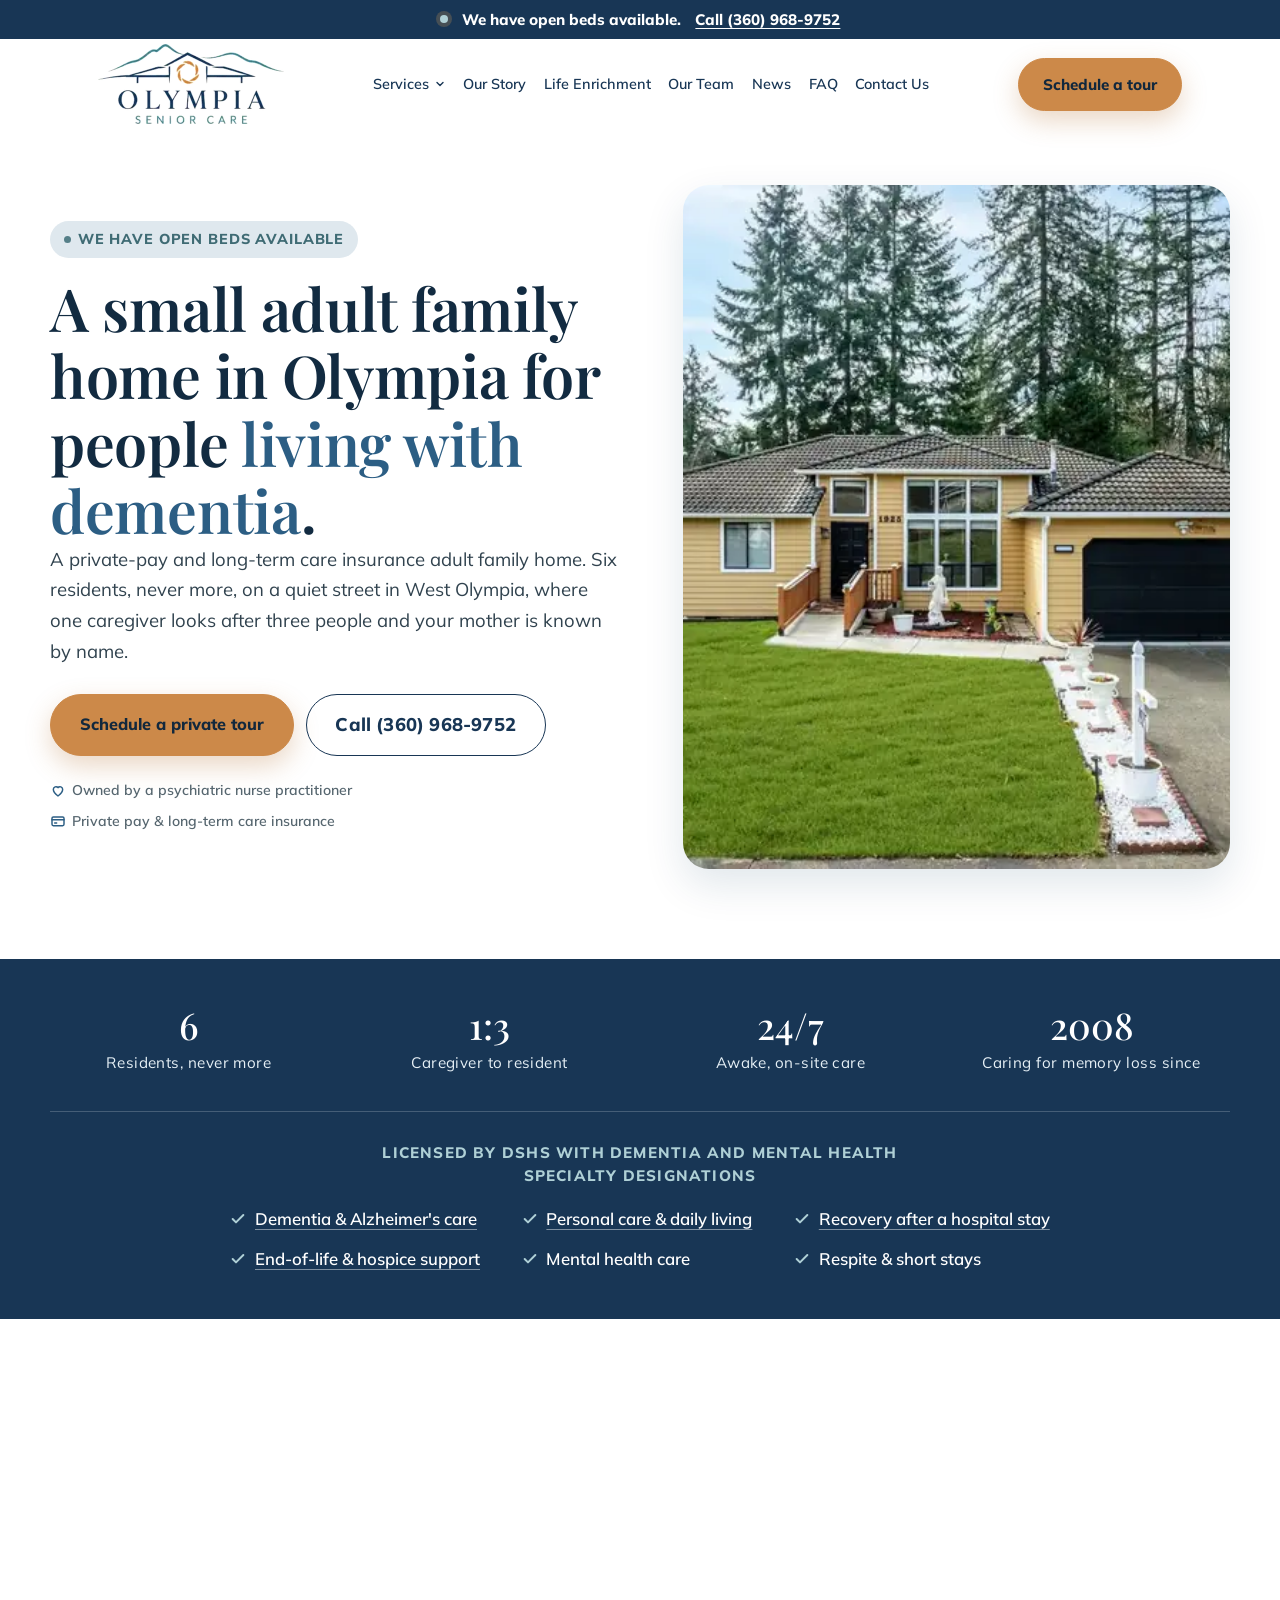
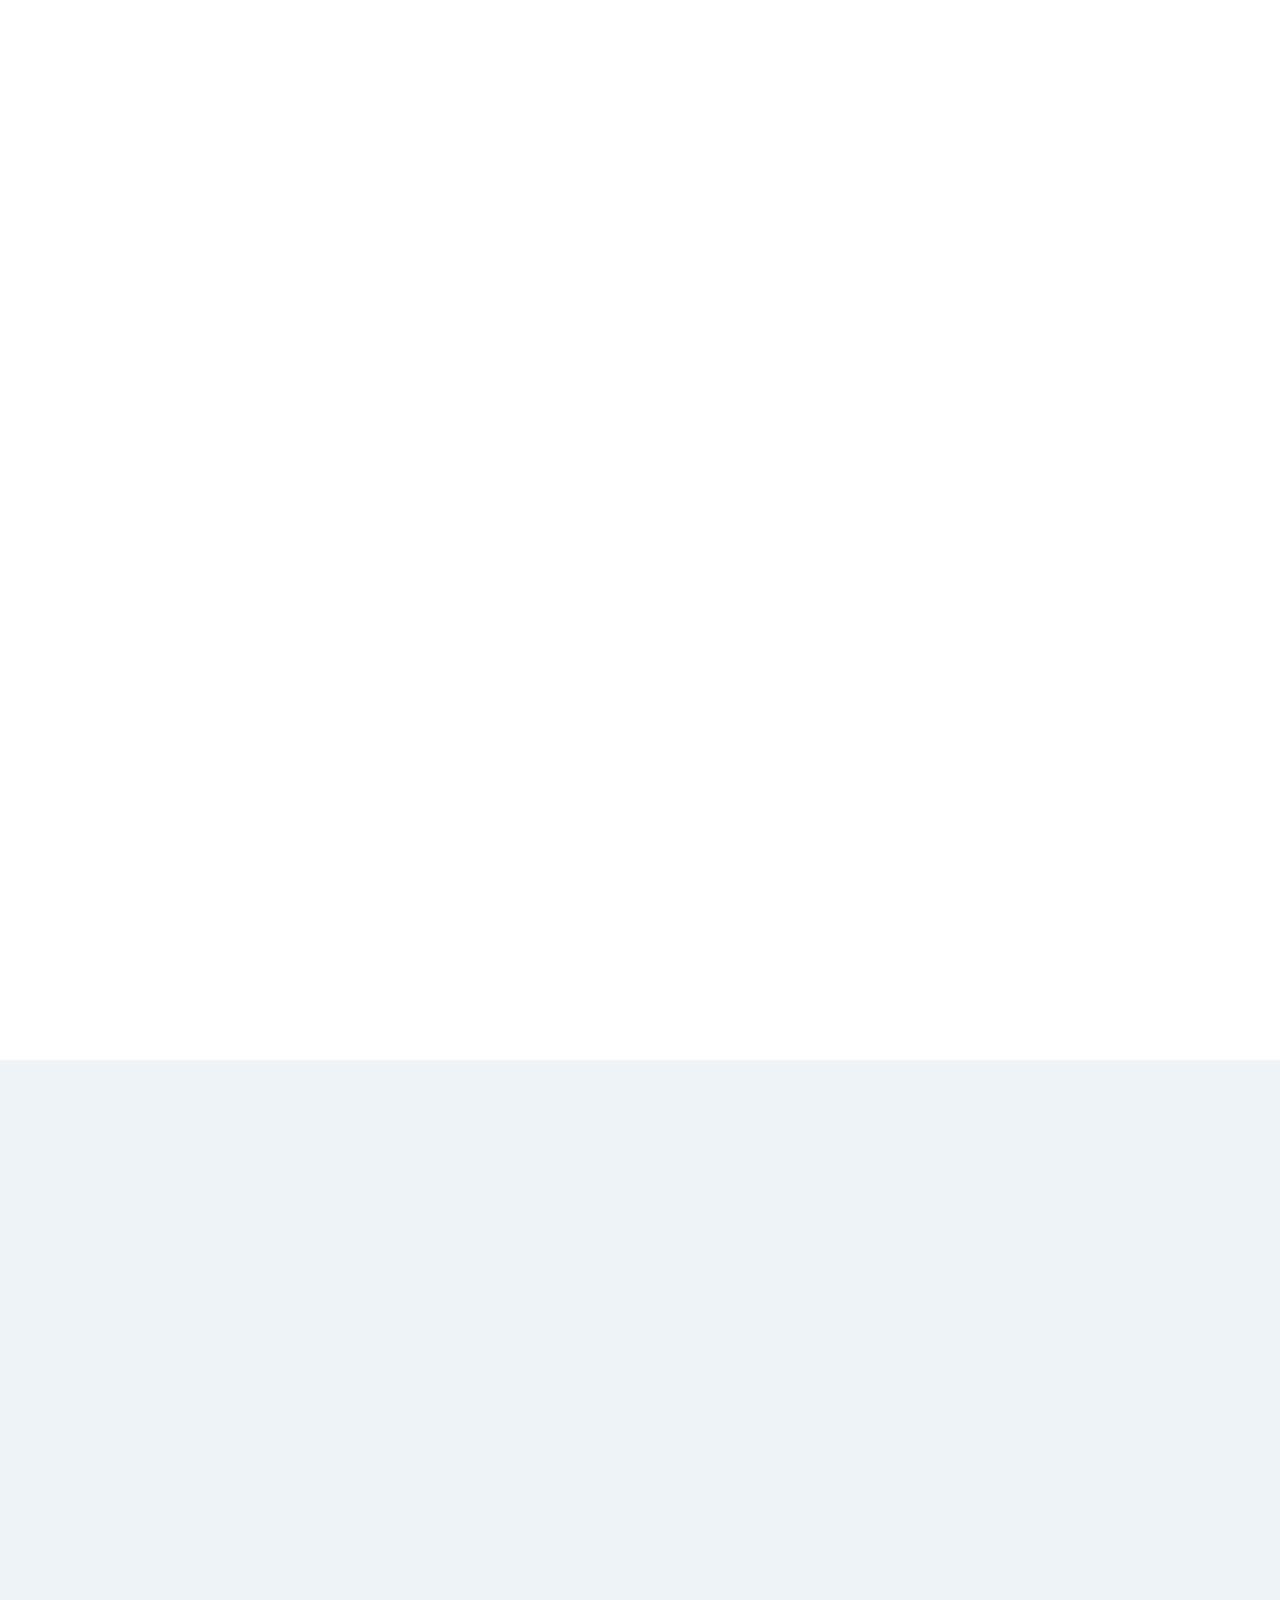
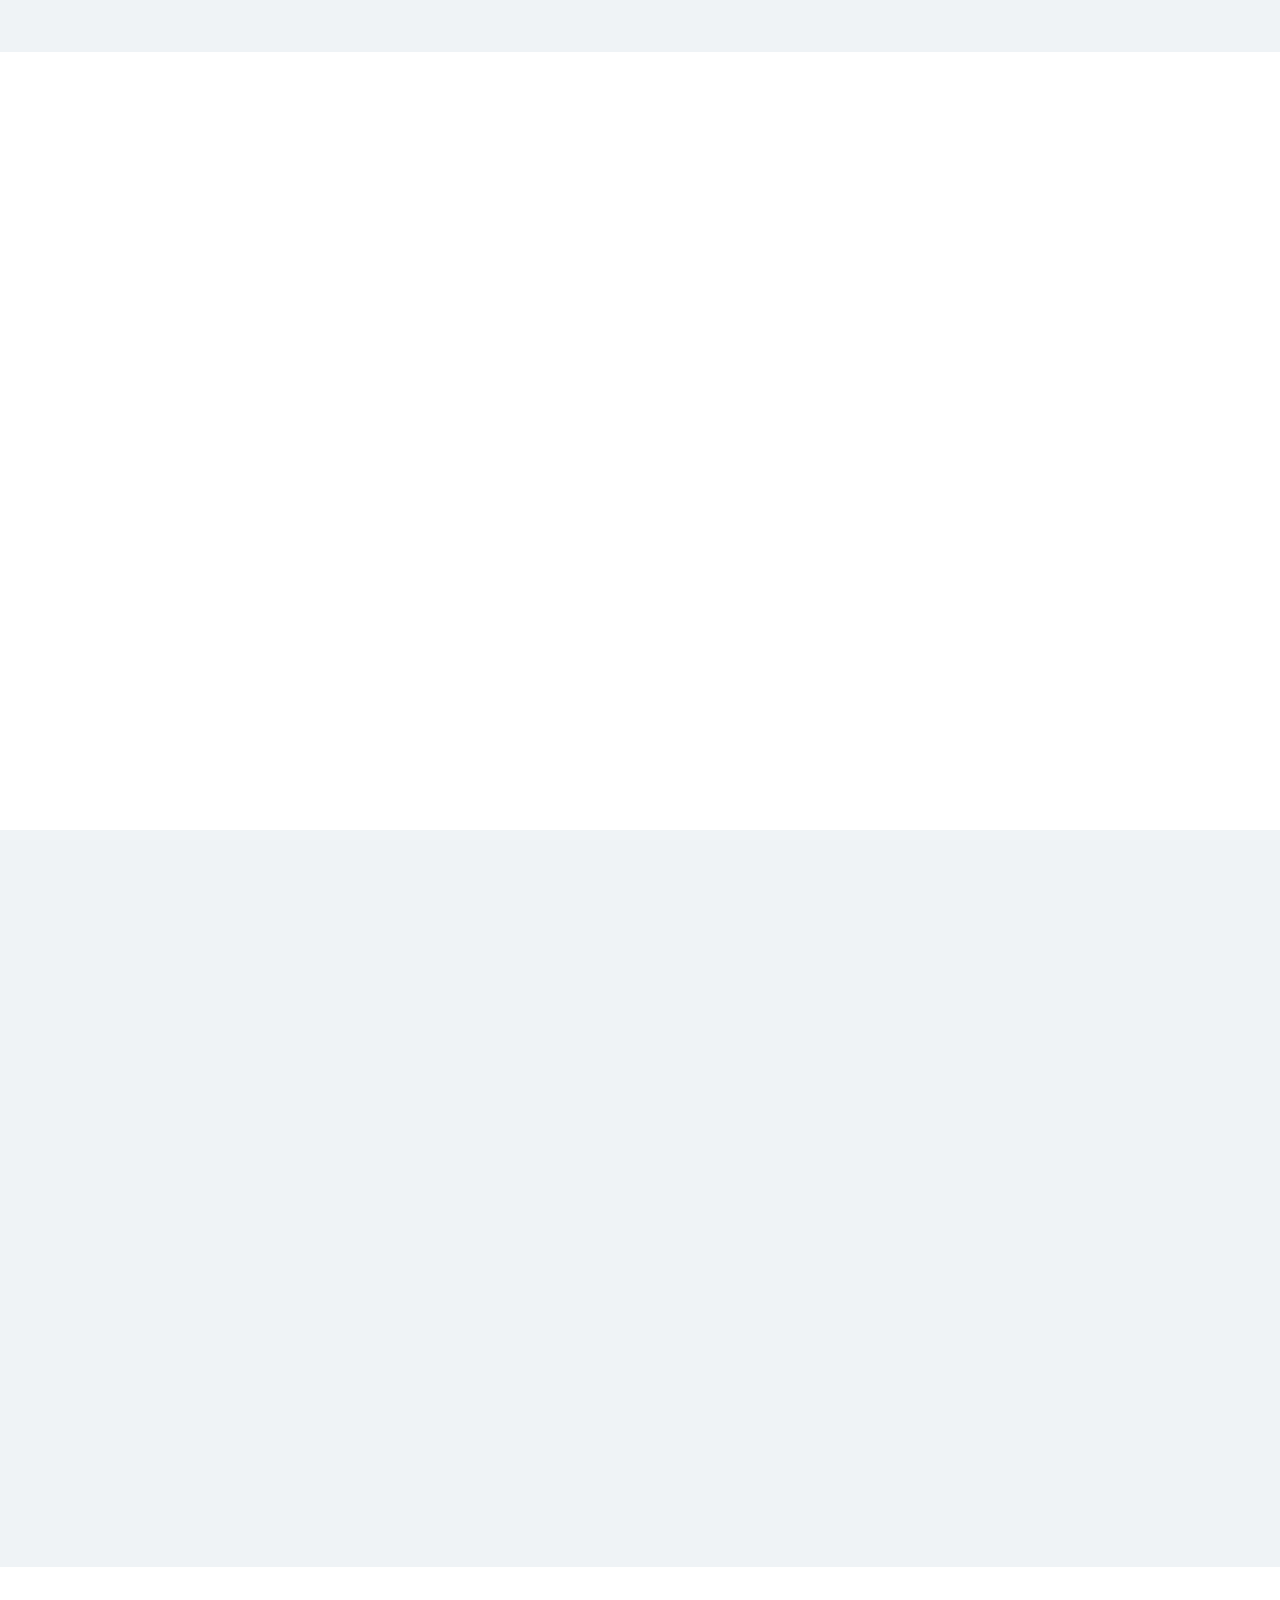
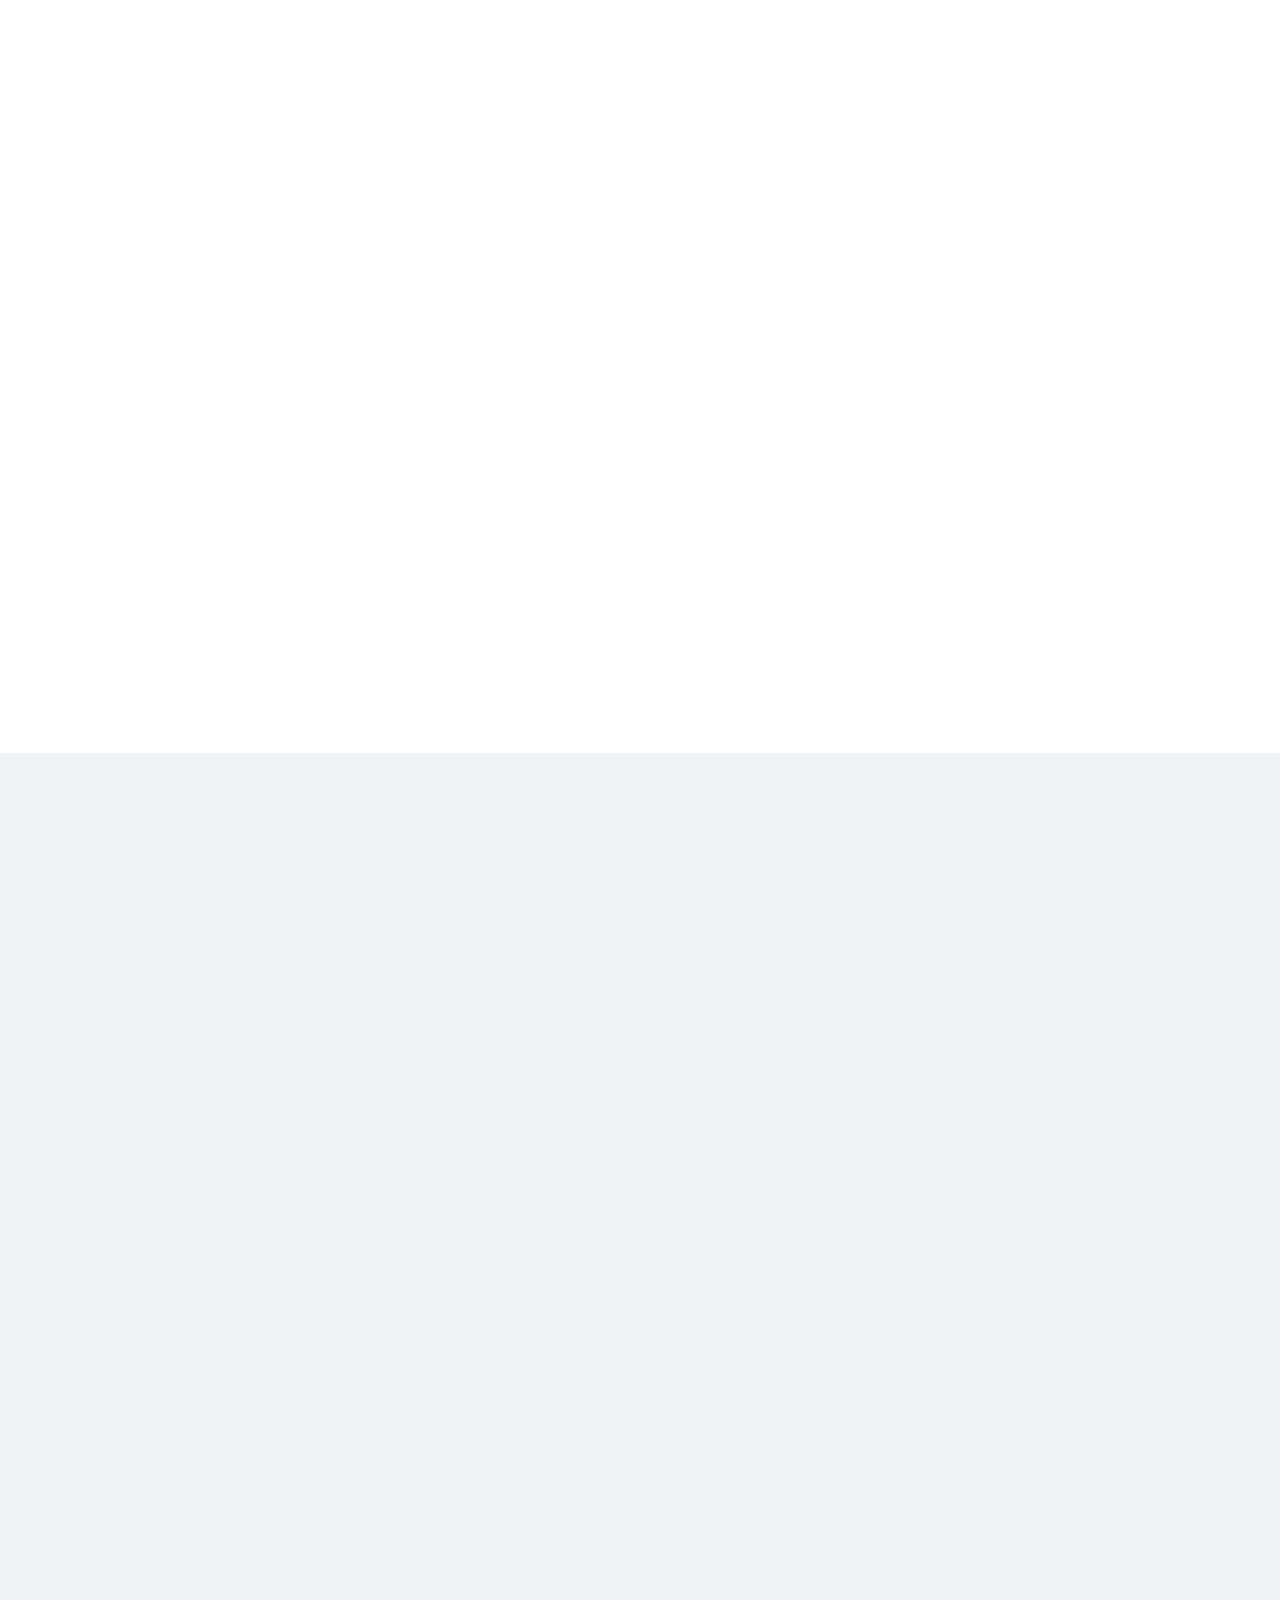
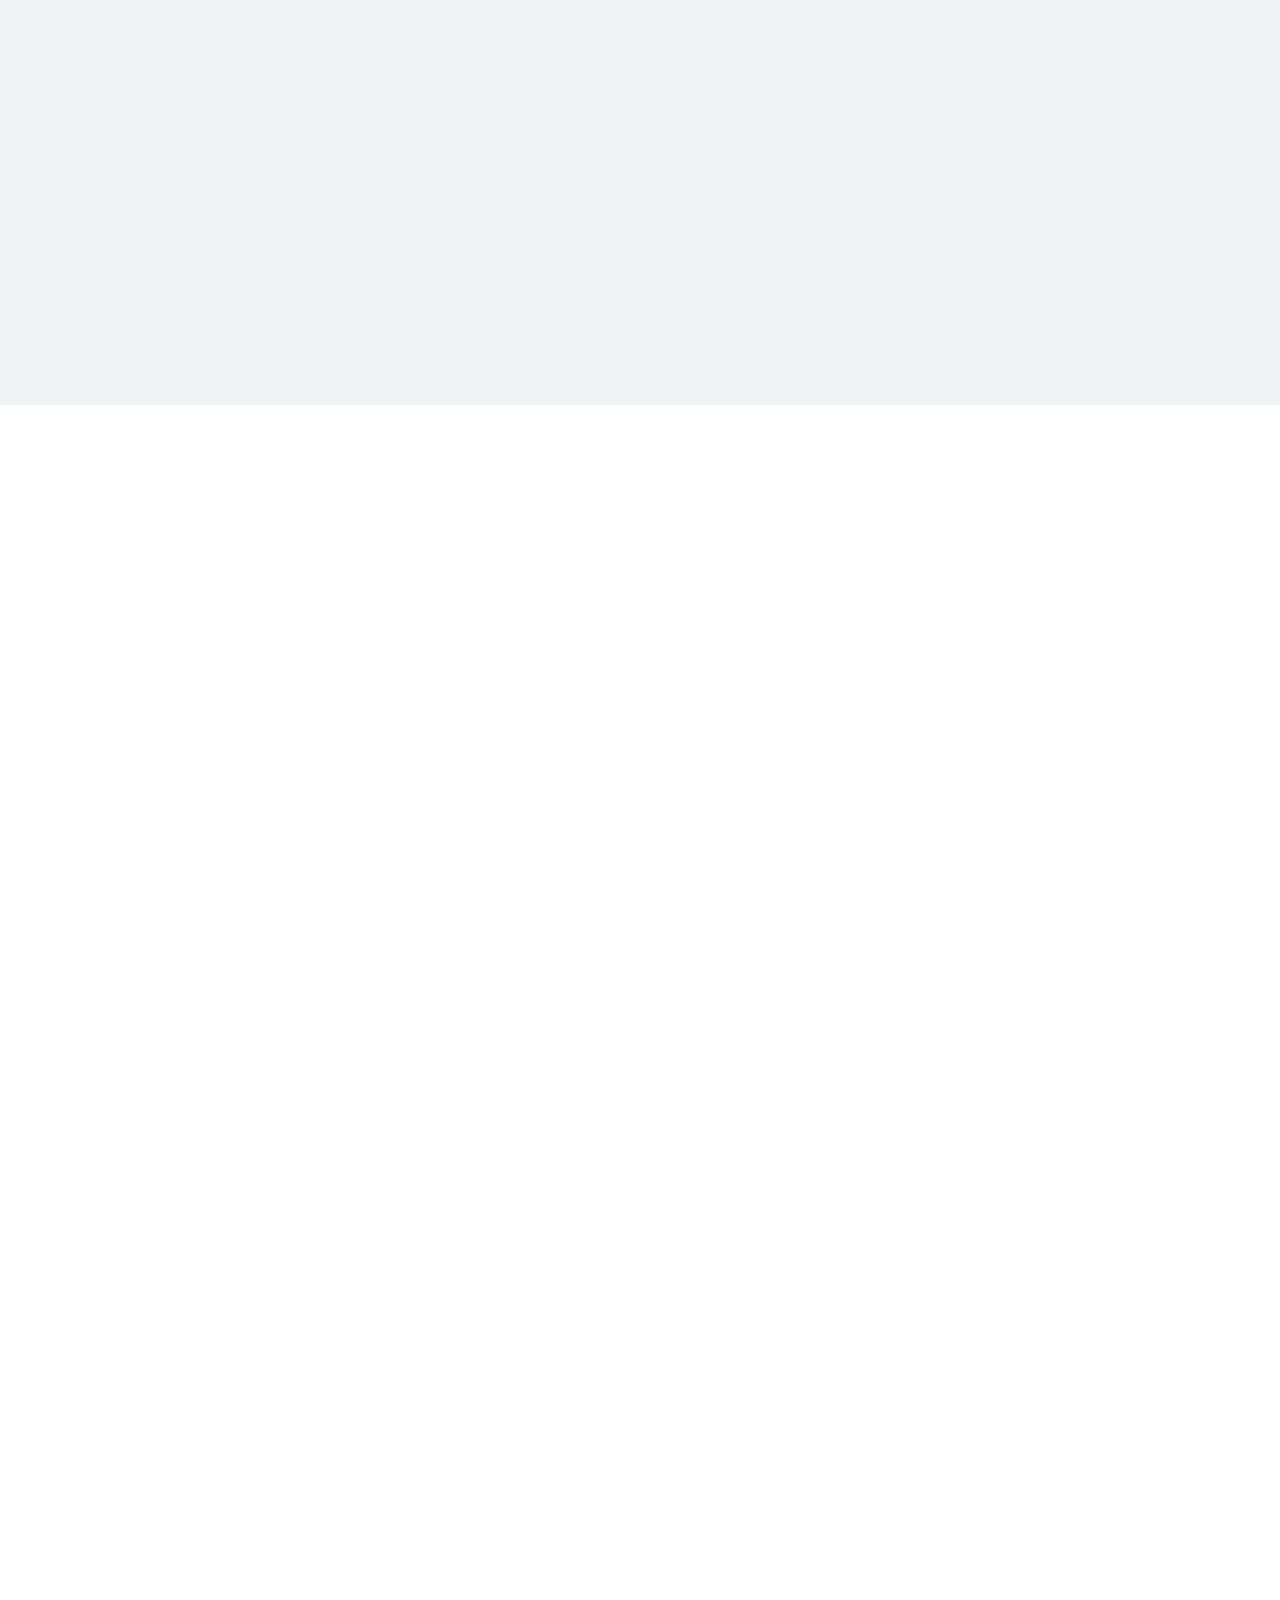
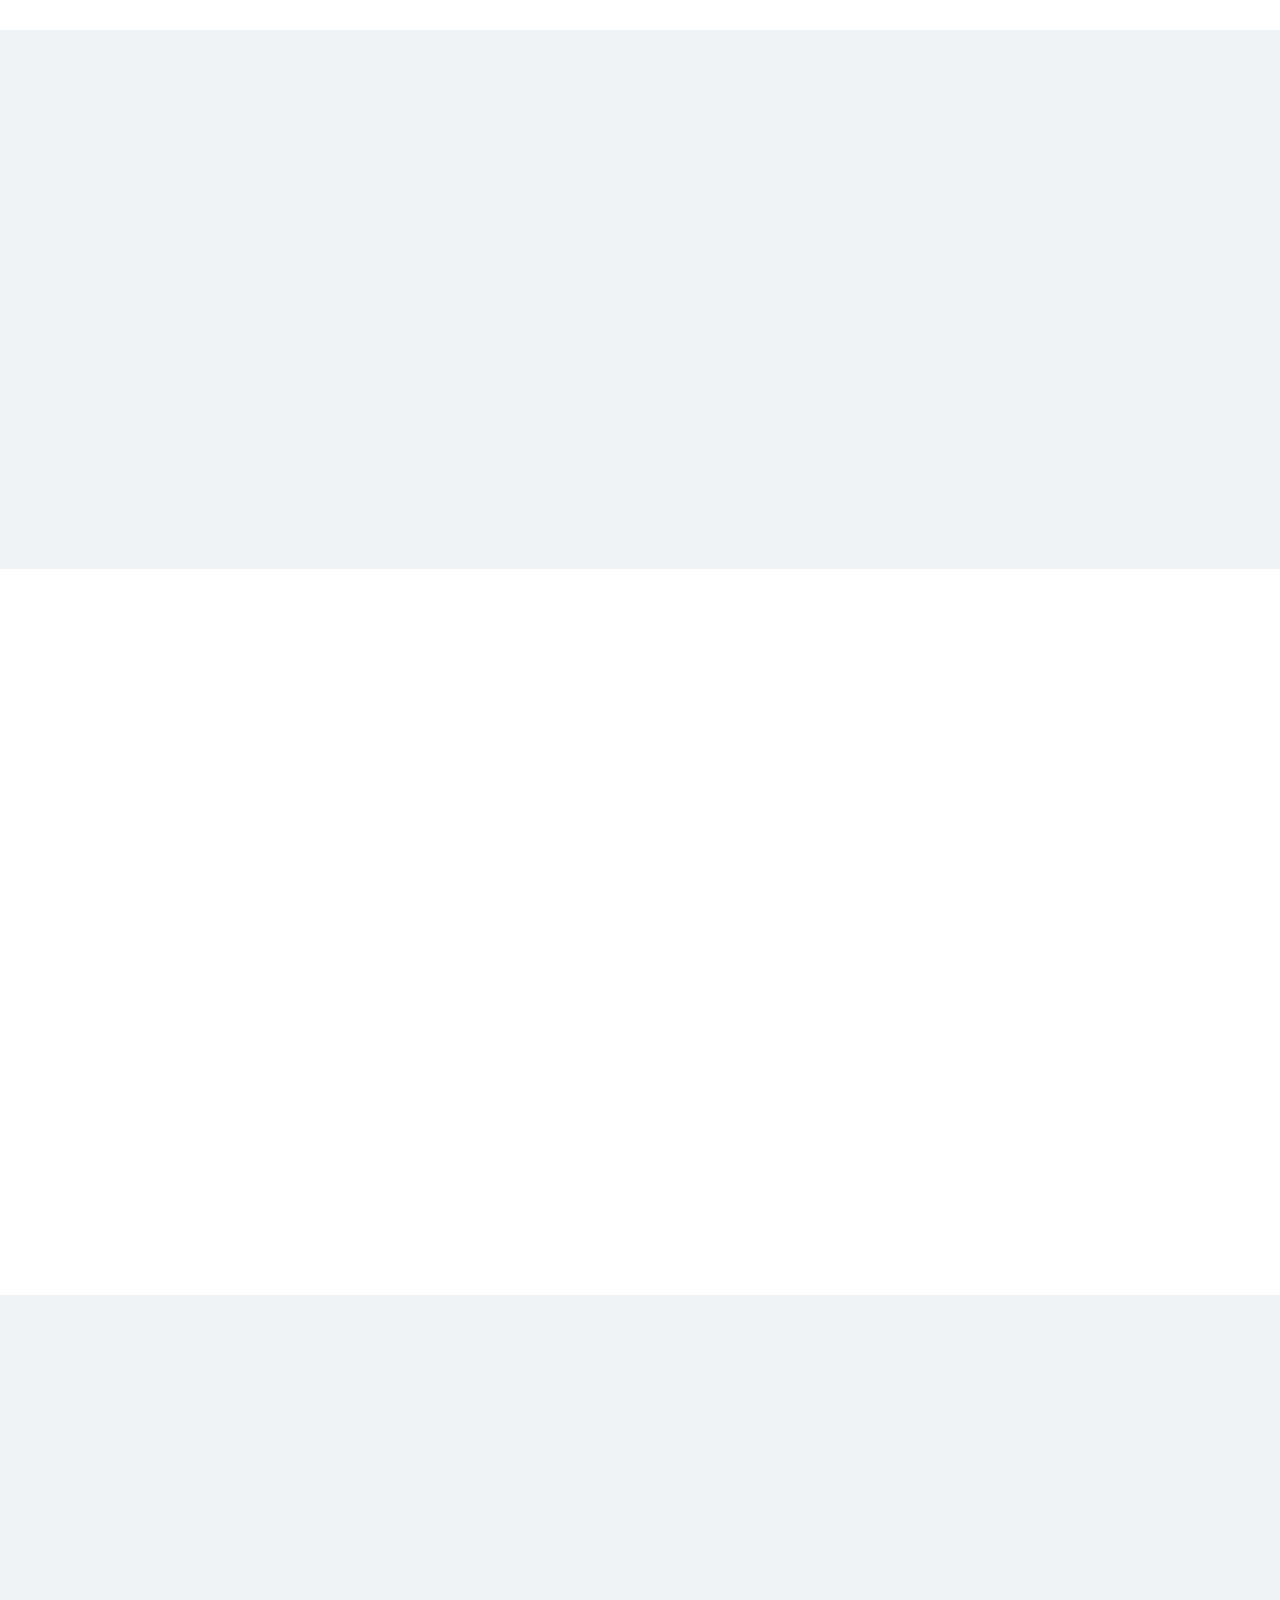
==== commit ff3c0bce: "Peter's 5 Oct list: $9,000 starting price, open-beds banner, reviews, visit steps, weekly menu - Pri" ====
--- a/index.html
+++ b/index.html
@@ -29,7 +29,7 @@
 <link rel="preload" as="image" href="images/home-exterior.webp" fetchpriority="high"
       imagesrcset="images/home-exterior-480.webp 480w, images/home-exterior-640.webp 640w, images/home-exterior-800.webp 800w, images/home-exterior.webp 1100w"
       imagesizes="(max-width:960px) 92vw, 46vw">
-<style>@font-face{font-family:'Mulish';font-style:normal;font-weight:400;font-display:swap;src:url('fonts/Mulish-400.woff2') format('woff2')}@font-face{font-family:'Mulish';font-style:normal;font-weight:600;font-display:swap;src:url('fonts/Mulish-600.woff2') format('woff2')}@font-face{font-family:'Mulish';font-style:normal;font-weight:700;font-display:swap;src:url('fonts/Mulish-700.woff2') format('woff2')}@font-face{font-family:'Mulish';font-style:normal;font-weight:800;font-display:swap;src:url('fonts/Mulish-800.woff2') format('woff2')}@font-face{font-family:'Playfair Display';font-style:normal;font-weight:500;font-display:swap;src:url('fonts/PlayfairDisplay-500.woff2') format('woff2')}@font-face{font-family:'Playfair Display';font-style:normal;font-weight:600;font-display:swap;src:url('fonts/PlayfairDisplay-600.woff2') format('woff2')}@font-face{font-family:'Playfair Display';font-style:normal;font-weight:700;font-display:swap;src:url('fonts/PlayfairDisplay-700.woff2') format('woff2')}:root{--teal:#094A5C;--teal-deep:#063744;--teal-mid:#1C6377;--amber:#D07C1A;--gold:#8A5510;--amber-lt:#E8A857;--cream:#FBF6EE;--sand:#F4EADA;--sand-deep:#EADDC7;--white:#fff;--line:#E4D8C4;--ink:#0B2F3B;--body:#3A4A50;--muted:#5E6D73;--on-teal:#E4EDEF;--f-serif:'Newsreader',Georgia,'Times New Roman',serif;--f-sans:'Mulish',system-ui,-apple-system,'Segoe UI',sans-serif;--max:1180px;--pad:clamp(1.25rem,5vw,3rem);--r-sm:12px;--r-md:18px;--r-lg:26px;--pill:100px;--sh-sm:0 8px 24px rgba(9,74,92,.07);--sh-md:0 16px 40px rgba(9,74,92,.12);--sh-cta:0 10px 26px rgba(9,74,92,.24)}*{margin:0;padding:0;box-sizing:border-box}html{scroll-behavior:smooth}body{font-family:var(--f-sans);color:var(--body);background:var(--cream);line-height:1.65;-webkit-font-smoothing:antialiased}img{max-width:100%;height:auto;display:block}a{color:var(--teal);text-underline-offset:3px}h1,h2,h3,h4{font-family:var(--f-serif);color:var(--ink);font-weight:500;line-height:1.14;letter-spacing:-.01em}h1{font-size:clamp(2.25rem,5vw,3.7rem)}h2{font-size:clamp(1.8rem,3.5vw,2.55rem)}h3{font-size:1.55rem;font-weight:600;color:var(--teal)}h4{font-size:1.2rem;font-weight:600}section{padding:clamp(3.5rem,7vw,6rem) var(--pad)}.inner{max-width:var(--max);margin:0 auto}.narrow{max-width:760px;margin:0 auto}.eyebrow{font-family:var(--f-sans);font-weight:800;font-size:.88rem;letter-spacing:.12em;text-transform:uppercase;color:var(--gold);margin-bottom:1rem;display:flex;align-items:center;gap:.65rem;width:fit-content}.eyebrow::before{content:"";flex:none;width:26px;height:3px;border-radius:2px;background:var(--amber)}.center .eyebrow{margin-left:auto;margin-right:auto}.lede{font-size:clamp(1.03rem,1.5vw,1.16rem);max-width:58ch}.sec-head{max-width:62ch;margin-bottom:clamp(1.8rem,3vw,2.6rem)}.sec-head p{margin-top:.75rem}em.accent{font-style:italic;color:var(--teal-mid)}.sand{background:var(--sand)}p+p{margin-top:1rem}.center{text-align:center}.center .sec-head,.center .lede{margin-left:auto;margin-right:auto}.skip{position:absolute;left:-9999px;top:0;background:var(--teal);color:#fff;padding:.7rem 1.1rem;border-radius:0 0 var(--r-sm) 0;z-index:200;font-weight:700}.skip:focus{left:0}.logo{display:flex;align-items:center;gap:.6rem;text-decoration:none}.logo img{height:46px;width:auto}@media(max-width:560px){.logo img{height:38px}}.nav{position:sticky;top:0;z-index:60;background:rgba(251,246,238,.92);backdrop-filter:blur(10px);border-bottom:1px solid transparent;transition:border-color .2s,box-shadow .2s}.nav.stuck{border-bottom-color:var(--line);box-shadow:var(--sh-sm)}.nav-in{max-width:var(--max);margin:0 auto;padding:.6rem var(--pad);display:flex;align-items:center;justify-content:space-between;gap:1rem}.nav-links{display:flex;gap:1.35rem}.nav-links a{font-weight:600;font-size:.9rem;color:var(--teal);text-decoration:none;padding:.4rem 0}.nav-links a:hover{color:var(--gold)}.nav-cta{display:flex;align-items:center;gap:.8rem}.nav-phone{font-weight:800;color:var(--teal);text-decoration:none;font-size:.95rem;white-space:nowrap}.menu-toggle{display:none;background:none;border:0;color:var(--teal);cursor:pointer;padding:.35rem}.drawer{display:none;border-top:1px solid var(--line);background:var(--cream);padding:.6rem var(--pad) 1.1rem}.drawer.open{display:block}.drawer a{display:block;padding:.7rem 0;font-weight:600;color:var(--teal);text-decoration:none;border-bottom:1px solid var(--line)}.drawer .btn{margin-top:.9rem;width:100%}.btn{display:inline-flex;align-items:center;justify-content:center;gap:.5rem;min-height:44px;padding:.8rem 1.5rem;border-radius:var(--pill);font-family:var(--f-sans);font-weight:700;font-size:.95rem;text-decoration:none;border:1.5px solid transparent;cursor:pointer;transition:transform .15s,background .15s,color .15s}.btn-primary{background:var(--teal);color:#fff;box-shadow:var(--sh-cta)}.btn-primary:hover{background:var(--teal-deep);transform:translateY(-2px)}.btn-secondary{border-color:var(--teal);color:var(--teal);background:transparent}.btn-secondary:hover{background:var(--teal);color:#fff;transform:translateY(-2px)}.btn-ghost{border-color:rgba(228,237,239,.55);color:#fff;background:transparent}.btn-ghost:hover{background:#fff;color:var(--teal)}.btn-lg{font-size:1.02rem;padding:.95rem 1.8rem}a:focus-visible,button:focus-visible,input:focus-visible,textarea:focus-visible,select:focus-visible{outline:3px solid var(--teal);outline-offset:2px}.on-teal a:focus-visible,.on-teal button:focus-visible{outline-color:#fff}.hero{padding-top:clamp(2.2rem,4.5vw,3.4rem)}.hero-grid{display:grid;grid-template-columns:1.02fr .98fr;gap:clamp(2rem,5vw,4rem);align-items:center}.hero-photo{border-radius:var(--r-lg);overflow:hidden;box-shadow:var(--sh-md);aspect-ratio:4/5}.hero-photo img{width:100%;height:100%;object-fit:cover}.hero-actions{display:flex;flex-wrap:wrap;gap:.75rem;margin:1.7rem 0 1.4rem}.trust{display:flex;flex-wrap:wrap;gap:.5rem .9rem;list-style:none;font-size:.88rem;color:var(--muted);font-weight:600}.trust li{display:flex;align-items:center;gap:.4rem}.trust svg{flex:none;color:var(--teal-mid)}.badge{display:inline-flex;align-items:center;gap:.45rem;background:var(--sand-deep);color:var(--gold);font-weight:800;font-size:.76rem;letter-spacing:.06em;text-transform:uppercase;padding:.4rem .85rem;border-radius:var(--pill);margin-bottom:1rem}.badge .dot{width:7px;height:7px;border-radius:50%;background:var(--amber)}.facts{background:var(--teal);padding:clamp(2rem,4vw,2.9rem) var(--pad)}.facts-grid{display:grid;grid-template-columns:repeat(4,1fr);gap:1.5rem;text-align:center}.facts b{display:block;font-family:var(--f-serif);font-size:clamp(1.7rem,3vw,2.3rem);color:#fff;font-weight:500;line-height:1.1}.facts span{display:block;color:var(--on-teal);font-size:.83rem;margin-top:.3rem;letter-spacing:.03em}.grid-3{display:grid;grid-template-columns:repeat(3,1fr);gap:1.4rem}.grid-2{display:grid;grid-template-columns:repeat(2,1fr);gap:1.4rem}.card{background:var(--white);border:1px solid var(--line);border-radius:var(--r-md);padding:1.6rem;box-shadow:var(--sh-sm);transition:transform .18s,box-shadow .18s}.card:hover{transform:translateY(-4px);box-shadow:var(--sh-md)}.card h3{margin-bottom:.55rem}.card .num{font-family:var(--f-serif);font-size:2rem;color:var(--amber);line-height:1;display:block;margin-bottom:.5rem}.icon{width:42px;height:42px;border-radius:12px;background:var(--sand-deep);color:var(--teal);display:grid;place-items:center;margin-bottom:.95rem}.ticks{list-style:none;margin-top:.9rem;display:grid;gap:.55rem}.ticks li{display:flex;gap:.6rem;align-items:flex-start;font-size:.95rem}.ticks svg{flex:none;margin-top:.35rem;color:var(--amber)}.tags{display:flex;flex-wrap:wrap;gap:.55rem;list-style:none;margin-top:1.2rem}.tags li{background:var(--white);border:1px solid var(--line);border-radius:var(--pill);padding:.45rem 1rem;font-size:.92rem;font-weight:600;color:var(--ink)}.sand .tags li{background:var(--cream)}.lead-in{display:block;font-family:var(--f-sans);font-size:.74rem;font-weight:800;letter-spacing:.12em;text-transform:uppercase;color:var(--gold);margin-bottom:.5rem}.more{display:inline-flex;align-items:center;gap:.4rem;font-weight:700;font-size:.94rem;text-decoration:none;margin-top:1.1rem}.more:hover{text-decoration:underline}.compare{display:grid;grid-template-columns:1fr 1fr;gap:1.2rem;margin-top:1.8rem}.compare>div{border-radius:var(--r-md);padding:1.5rem;border:1px solid var(--line)}.compare .them{background:var(--white)}.compare .us{background:var(--teal);border-color:var(--teal)}.compare .us h4,.compare .us p{color:#fff}.compare .us .big{color:var(--amber-lt)}.compare .big{font-family:var(--f-serif);font-size:clamp(2.2rem,5vw,3rem);line-height:1;color:var(--muted);display:block;margin-bottom:.4rem}.compare p{font-size:.93rem;margin-top:.5rem;color:var(--muted)}.compare .us p{color:var(--on-teal)}.quote{background:var(--sand);border-left:4px solid var(--amber);border-radius:0 var(--r-md) var(--r-md) 0;padding:1.6rem 1.8rem;margin:1.6rem 0}.quote p{font-family:var(--f-serif);font-size:clamp(1.15rem,2vw,1.4rem);line-height:1.45;color:var(--ink);font-style:italic}.quote cite{display:block;margin-top:.9rem;font-family:var(--f-sans);font-style:normal;font-size:.83rem;font-weight:800;letter-spacing:.1em;text-transform:uppercase;color:var(--gold)}.split{display:grid;grid-template-columns:1fr 1fr;gap:clamp(2rem,5vw,3.6rem);align-items:center}.split img{border-radius:var(--r-lg);box-shadow:var(--sh-md)}.split img.portrait{max-width:min(470px,100%);margin-inline:auto}.split.flip>*:first-child{order:2}.team-grid{display:grid;grid-template-columns:repeat(3,1fr);gap:1.4rem}.member{background:var(--white);border:1px solid var(--line);border-radius:var(--r-md);overflow:hidden;box-shadow:var(--sh-sm);display:flex;flex-direction:column}.member .por{aspect-ratio:1/1;background:linear-gradient(145deg,var(--sand-deep),var(--sand));display:grid;place-items:center;position:relative;border-bottom:1px solid var(--line)}.member .mono{font-family:var(--f-serif);font-size:3.2rem;color:var(--teal);opacity:.55}.member .por .tag{position:absolute;bottom:.7rem;left:.7rem;background:rgba(255,255,255,.92);color:var(--gold);font-size:.66rem;font-weight:800;letter-spacing:.08em;text-transform:uppercase;padding:.28rem .6rem;border-radius:var(--pill)}.member .body{padding:1.4rem;flex:1;display:flex;flex-direction:column}.member .role{font-size:.87rem;color:var(--muted);margin-top:.15rem}.member .yrs{font-size:.78rem;font-weight:800;letter-spacing:.06em;text-transform:uppercase;color:var(--gold);margin-top:.7rem}.member blockquote{font-family:var(--f-serif);font-style:italic;color:var(--ink);font-size:1rem;line-height:1.5;margin-top:.9rem;padding-top:.9rem;border-top:1px solid var(--line)}.gal{display:grid;grid-template-columns:repeat(4,1fr);gap:1rem}.gal figure{border-radius:var(--r-md);overflow:hidden;position:relative;background:var(--sand);aspect-ratio:4/3}.gal img{width:100%;height:100%;object-fit:cover;transition:transform .4s}.gal figure:hover img{transform:scale(1.04)}.gal figcaption{position:absolute;left:.6rem;bottom:.6rem;background:rgba(255,255,255,.93);color:var(--teal);font-size:.73rem;font-weight:700;padding:.3rem .62rem;border-radius:var(--pill)}.gal .wide{grid-column:span 2;aspect-ratio:8/3}.feats{display:grid;grid-template-columns:repeat(3,1fr);gap:1.4rem}.feat{background:var(--white);border:1px solid var(--line);border-radius:var(--r-md);overflow:hidden;box-shadow:var(--sh-sm);transition:transform .18s,box-shadow .18s}.feat:hover{transform:translateY(-4px);box-shadow:var(--sh-md)}.feat .shot{aspect-ratio:4/3;overflow:hidden}.feat .shot img{width:100%;height:100%;object-fit:cover;transition:transform .4s}.feat:hover .shot img{transform:scale(1.04)}.feat .txt{padding:1.35rem}.feat h3{font-size:1.4rem;margin-bottom:.45rem}.feat p{font-size:.95rem}.faqs{max-width:840px;margin:0 auto;border-top:1px solid var(--line)}.faq{border-bottom:1px solid var(--line)}.faq summary{list-style:none;cursor:pointer;display:block;position:relative;padding:1.35rem 3.2rem 1.35rem 0;font-family:var(--f-serif);font-size:1.38rem;font-weight:500;color:var(--ink);line-height:1.3}.faq summary::-webkit-details-marker{display:none}.faq summary:hover{color:var(--teal-mid)}.faq summary::after{content:"+";position:absolute;right:.4rem;top:50%;transform:translateY(-50%);font-family:var(--f-sans);font-size:1.7rem;font-weight:300;line-height:1;color:var(--amber);transition:transform .2s}.faq[open] summary{color:var(--teal-mid)}.faq[open] summary::after{transform:translateY(-50%) rotate(45deg)}.faq .a{padding:0 3.2rem 1.5rem 0;font-size:1rem;line-height:1.72;color:var(--body)}.loc{display:grid;grid-template-columns:1fr 1.15fr;align-items:stretch;padding:0}.loc-copy{padding:clamp(2.4rem,5vw,3.6rem) var(--pad);display:flex;flex-direction:column;justify-content:center;gap:.5rem}.loc-copy .addr{font-family:var(--f-serif);font-size:1.35rem;color:var(--ink);line-height:1.4}.loc-map{position:relative;min-height:360px;background:var(--sand-deep)}.loc-map iframe{position:absolute;inset:0;width:100%;height:100%;border:0}.member .por img{width:100%;height:100%;object-fit:cover}.tour{max-width:980px;margin:0 auto;border-radius:var(--r-lg);overflow:hidden;box-shadow:var(--sh-md);background:var(--ink)}.tour video{display:block;width:100%;height:auto;aspect-ratio:16/9;background:var(--ink)}.acts{display:flex;flex-wrap:wrap;justify-content:center;gap:1.4rem}.acts .feat{flex:0 1 calc((100% - 2.8rem)/3)}.feat .shot.blank{display:grid;place-items:center;background:linear-gradient(145deg,var(--sand-deep),var(--sand));color:var(--teal)}.feat .shot.blank svg{width:64px;height:64px;opacity:.85}.quote.big p{font-size:clamp(1.35rem,2.6vw,1.85rem)}.cta-band .tagline{font-family:var(--f-serif);font-style:italic;font-size:clamp(1.2rem,2vw,1.45rem);color:var(--amber-lt)}.contact-grid{display:grid;grid-template-columns:1fr 1fr;gap:clamp(2rem,5vw,3.4rem);align-items:start}.panel{background:var(--white);border:1px solid var(--line);border-radius:var(--r-lg);padding:clamp(1.5rem,3vw,2.2rem);box-shadow:var(--sh-md)}.field{margin-bottom:1rem}label{display:block;font-size:.74rem;font-weight:800;letter-spacing:.09em;text-transform:uppercase;color:var(--muted);margin-bottom:.4rem}input,textarea,select{width:100%;background:var(--cream);border:1px solid var(--line);border-radius:var(--r-sm);padding:.8rem 1rem;font-family:var(--f-sans);font-size:1rem;color:var(--body)}input::placeholder,textarea::placeholder{color:var(--muted);opacity:.75}input:focus,textarea:focus,select:focus{border-color:var(--teal-mid);background:#fff;box-shadow:0 0 0 3px rgba(28,99,119,.14);outline:none}.form-note{font-size:.82rem;color:var(--muted);margin-top:.85rem}.contact-list{list-style:none;display:grid;gap:1.1rem;margin-top:1.6rem}.contact-list li{display:flex;gap:.85rem;align-items:flex-start}.contact-list svg{flex:none;margin-top:.25rem;color:var(--teal-mid)}.contact-list b{display:block;color:var(--ink);font-size:.95rem}.contact-list a{font-weight:700;text-decoration:none}.contact-list a:hover{text-decoration:underline}.ok{display:none;background:var(--sand);border:1px solid var(--amber);border-radius:var(--r-md);padding:1.4rem;color:var(--ink)}.ok.show{display:block}.cta-band{background:var(--teal);color:#fff;text-align:center}.cta-band h2,.cta-band p{color:#fff}.cta-band p{max-width:56ch;margin:.9rem auto 0;color:var(--on-teal)}.cta-band .hero-actions{justify-content:center}.page-head{background:var(--sand);padding:clamp(2.6rem,5vw,4rem) var(--pad) clamp(2.2rem,4vw,3rem)}.prose{max-width:68ch}.prose h2{margin:2.4rem 0 .8rem}.prose h3{margin:1.8rem 0 .5rem}.prose ul{margin:1rem 0 1rem 1.1rem;display:grid;gap:.5rem}.prose img{border-radius:var(--r-lg);box-shadow:var(--sh-md);margin:1.8rem 0}.foot{background:var(--teal-deep);color:var(--on-teal);padding:clamp(3rem,5vw,4rem) var(--pad) 1.6rem}.foot-grid{display:grid;grid-template-columns:1.3fr 1fr 1fr 1fr;gap:2.2rem;max-width:var(--max);margin:0 auto}.foot h4{color:#fff;font-family:var(--f-sans);font-size:.76rem;font-weight:800;letter-spacing:.13em;text-transform:uppercase;margin-bottom:1rem}.foot a{color:var(--on-teal);text-decoration:none}.foot a:hover{color:#fff;text-decoration:underline}.foot ul{list-style:none;display:grid;gap:.6rem;font-size:.93rem}.foot .brandline{font-family:var(--f-serif);font-size:1.15rem;color:#fff;margin-bottom:.6rem}.foot .tag{font-size:.93rem;max-width:34ch}.foot-bot{max-width:var(--max);margin:2.4rem auto 0;padding-top:1.3rem;border-top:1px solid rgba(228,237,239,.18);display:flex;flex-wrap:wrap;gap:.6rem 1.4rem;justify-content:space-between;font-size:.8rem;color:rgba(228,237,239,.78)}.foot-logo{height:54px;width:auto;margin-bottom:1rem;filter:brightness(0) invert(1);opacity:.95}@media(max-width:960px){.acts .feat{flex-basis:calc((100% - 1.4rem)/2)}.loc{grid-template-columns:1fr}.loc-map{min-height:300px}.feats{grid-template-columns:repeat(2,1fr)}.hero-grid{grid-template-columns:1fr}.hero-photo{order:-1;aspect-ratio:4/3;max-height:400px}.grid-3,.team-grid{grid-template-columns:repeat(2,1fr)}.split,.contact-grid{grid-template-columns:1fr}.split.flip>*:first-child{order:0}.facts-grid{grid-template-columns:repeat(2,1fr);gap:1.6rem}.foot-grid{grid-template-columns:1fr 1fr}.gal{grid-template-columns:repeat(2,1fr)}.gal .wide{grid-column:span 2;aspect-ratio:2/1}}@media(max-width:720px){.acts .feat{flex-basis:100%}.nav-links,.nav-phone{display:none}.menu-toggle{display:block}.grid-3,.grid-2,.team-grid,.compare,.feats{grid-template-columns:1fr}.foot-grid{grid-template-columns:1fr}}@media(max-width:420px){.facts-grid{grid-template-columns:1fr;gap:1.2rem}.btn{width:100%}.hero-actions{flex-direction:column}}@media(prefers-reduced-motion:reduce){html{scroll-behavior:auto}*{transition:none!important;animation:none!important}.card:hover,.btn:hover{transform:none}.gal figure:hover img{transform:none}}@media print{.nav,.cta-band,.contact{display:none}}@media(max-width:720px){body{font-size:1.125rem}.lede{font-size:1.2rem}h2{font-size:2rem}.eyebrow{font-size:.92rem}.feat p,.card p,.faq .a,.split p,.loc-copy p,.member p{font-size:1.08rem}.tags li{font-size:1rem}.hero-grid>div:not(.hero-photo),.sec-head,.page-head .inner,.split>div,.loc-copy,.contact-grid>div:first-child,.card,.feat .txt,.member .body,.narrow{text-align:center}.eyebrow,.sec-head,.lede{margin-left:auto;margin-right:auto}.trust,.tags,.hero-actions{justify-content:center}.quote{border-left:0;border-top:4px solid var(--amber);border-radius:var(--r-md);text-align:center}.split>div.prose,.prose,.ticks,.faqs,.faq,form,.panel,.contact-list{text-align:left}}section[id]{scroll-margin-top:76px}.carelist{margin-top:clamp(1.6rem,3vw,2.2rem);padding-top:clamp(1.4rem,3vw,1.9rem);border-top:1px solid rgba(228,237,239,.22);text-align:center}.carelist-h{font-weight:800;font-size:.8rem;letter-spacing:.12em;text-transform:uppercase;color:var(--amber-lt);margin:0 auto 1.1rem;max-width:60ch;line-height:1.5}.carelist ul{list-style:none;display:grid;grid-template-columns:repeat(3,auto);justify-content:center;gap:.75rem 2.6rem}.carelist li{display:flex;align-items:center;gap:.55rem;color:#fff;font-size:1.05rem;font-weight:600;text-align:left}.carelist svg{flex:none;color:var(--amber-lt)}@media(max-width:720px){.carelist ul{grid-template-columns:1fr 1fr;justify-content:stretch;gap:.85rem 1.1rem;max-width:420px;margin:0 auto}.carelist li{font-size:1.02rem;align-items:flex-start}.carelist svg{margin-top:.28rem}}@media(max-width:420px){.carelist ul{grid-template-columns:1fr;max-width:260px}}.nav-links{align-items:center}.nav-links a[aria-current="page"],.nav-links .on{color:var(--gold)}.has-sub{position:relative}.nav-links .sub-top{display:inline-flex;align-items:center;gap:.3rem}.chev{flex:none;transition:transform .2s}.has-sub:hover .chev,.has-sub:focus-within .chev,.has-sub.open .chev{transform:rotate(180deg)}.sub{position:absolute;top:calc(100% + .6rem);left:-1rem;min-width:300px;background:var(--white);border:1px solid var(--line);border-radius:var(--r-md);box-shadow:var(--sh-md);padding:.45rem;opacity:0;visibility:hidden;transform:translateY(6px);transition:opacity .15s,transform .15s,visibility .15s;z-index:70}.sub::before{content:"";position:absolute;left:0;right:0;top:-.9rem;height:.9rem}.has-sub:hover .sub,.has-sub:focus-within .sub,.has-sub.open .sub{opacity:1;visibility:visible;transform:none}.nav-links .sub a{display:block;padding:.62rem .85rem;border-radius:10px;font-size:.95rem;white-space:nowrap;color:var(--teal)}.nav-links .sub a:hover,.nav-links .sub a[aria-current="page"]{background:var(--sand);color:var(--teal)}.nav-links .sub .sub-all{margin-top:.3rem;border-top:1px solid var(--line);border-radius:0 0 10px 10px;padding-top:.75rem;color:var(--gold);font-size:.8rem;font-weight:800;letter-spacing:.1em;text-transform:uppercase}@media(max-width:1200px){.nav-phone{display:none}}@media(max-width:1020px){.nav-links{display:none}.menu-toggle{display:block}}.drawer.open{max-height:calc(100vh - 62px);overflow-y:auto}.drawer .drawer-top{border-bottom:0;padding-bottom:.3rem}.drawer-sub{margin:0 0 .5rem .15rem;padding-left:.95rem;border-left:2px solid var(--amber-lt)}.drawer .drawer-sub a{border-bottom:0;padding:.42rem 0;font-size:.97rem;color:var(--body)}.drawer-sub+a{border-top:1px solid var(--line)}.carelist a{color:#fff;text-decoration:underline;text-decoration-color:rgba(255,255,255,.45);text-underline-offset:4px;text-decoration-thickness:1px}.carelist a:hover{text-decoration-color:var(--amber-lt)}.ph-split{display:grid;grid-template-columns:1.05fr .95fr;gap:clamp(2rem,5vw,3.6rem);align-items:center}.ph-split h1{max-width:17ch}.ph-split .lede{margin-top:1rem}.ph-split img{width:100%;aspect-ratio:4/3;object-fit:cover;border-radius:var(--r-lg);box-shadow:var(--sh-md)}.checks{list-style:none;display:grid;grid-template-columns:1fr 1fr;gap:1rem 2.4rem;text-align:left}.checks.one{grid-template-columns:1fr;margin-top:1.2rem}.checks li{display:flex;gap:.7rem;align-items:flex-start;font-size:1.05rem;font-weight:600;color:var(--ink);line-height:1.5}.checks svg{flex:none;margin-top:.25rem;color:var(--amber)}.panel-lite{background:var(--white);border:1px solid var(--line);border-radius:var(--r-lg);padding:clamp(1.4rem,3vw,2.2rem);box-shadow:var(--sh-sm)}.note{margin-top:1.6rem;max-width:70ch}a.feat{display:block;text-decoration:none;color:inherit}a.feat .more{margin-top:.9rem}.feats.two{grid-template-columns:repeat(2,1fr)}.card .lead-in{margin-bottom:.6rem}.faq div.a p+p{margin-top:.8rem}.faq .a ul{margin:.7rem 0 0 1.2rem;display:grid;gap:.3rem}@media(max-width:960px){.ph-split{grid-template-columns:1fr}.ph-split img{max-height:340px}}@media(max-width:720px){.checks{grid-template-columns:1fr;width:fit-content;max-width:100%;margin-inline:auto}.checks li{font-size:1.06rem}.feats.two{grid-template-columns:1fr}.note{text-align:center;margin-inline:auto}}.drawer a.btn-primary{color:#fff;border-bottom:0}.drawer a.btn-primary{display:flex}.acts .card{flex:0 1 calc((100% - 2.8rem)/3)}.day .card .lead-in{margin-bottom:.35rem}@media(max-width:960px){.acts .card{flex-basis:calc((100% - 1.4rem)/2)}}@media(max-width:720px){.acts .card{flex-basis:100%}.card .icon{margin-inline:auto}}:root{--teal:#83152A;--teal-deep:#5E0E1E;--teal-mid:#9E2A3F;--amber:#83152A;--gold:#83152A;--amber-lt:#F2CCD3;--ink:#1F1B1C;--body:#3B3637;--muted:#665D5F;--on-teal:#F7E9EC;--line:#E6DBCB;--f-serif:'Playfair Display',Georgia,'Times New Roman',serif;--f-label:'Oswald','Arial Narrow',system-ui,sans-serif;--sh-sm:0 8px 24px rgba(60,18,26,.07);--sh-md:0 16px 40px rgba(60,18,26,.12);--sh-cta:0 10px 26px rgba(131,21,42,.26)}h1,h2,h3,h4{letter-spacing:-.005em}h1{font-weight:600}input:focus,textarea:focus,select:focus{box-shadow:0 0 0 3px rgba(131,21,42,.14)}.eyebrow,.carelist-h,.badge,.lead-in,.foot h4,.quote cite,.member .yrs,.nav-links .sub .sub-all{font-family:var(--f-label);font-weight:500}.eyebrow{font-size:.98rem;letter-spacing:.1em}.carelist-h{font-size:.92rem;letter-spacing:.1em}.badge{font-size:.82rem;letter-spacing:.08em}.lead-in{font-size:.86rem;letter-spacing:.1em}.foot h4{font-size:.9rem;letter-spacing:.12em}.quote cite{font-size:.9rem;letter-spacing:.1em}.nav-links .sub .sub-all{font-size:.88rem;letter-spacing:.1em}.logo img{height:44px;width:auto}.foot{background:#1F1B1C}.foot-logo{height:72px;width:auto}@media(max-width:560px){.logo img{height:34px}}@media(max-width:720px){.eyebrow{font-size:1rem}}@media(max-width:560px){.nav-cta{gap:.5rem;flex-shrink:0}.nav-cta .btn{white-space:nowrap;padding:.5rem .95rem;font-size:.86rem;min-height:40px;width:auto}.menu-toggle{padding:.25rem}}.logo{min-width:0}.logo img{object-fit:contain;object-position:left center;max-width:100%}:root{--f-label:var(--f-sans)}em.accent{font-style:normal}h3,h4{font-family:var(--f-sans);font-weight:700;letter-spacing:0;line-height:1.3}h3{font-size:1.38rem}.feat h3{font-size:1.3rem}.quote p{font-family:var(--f-sans);font-style:normal;font-weight:600;font-size:clamp(1.12rem,1.8vw,1.28rem);line-height:1.6;color:var(--ink)}.quote.big p{font-size:clamp(1.2rem,2.2vw,1.45rem)}.quote cite{font-family:var(--f-sans);font-weight:700;font-size:.95rem;letter-spacing:.02em;text-transform:none;color:var(--muted)}.member blockquote{font-family:var(--f-sans);font-style:normal;font-weight:600}.cta-band .tagline{font-family:var(--f-sans);font-style:normal;font-weight:700;font-size:1.15rem}.faq summary{font-family:var(--f-sans);font-weight:700;font-size:1.18rem;line-height:1.4}.loc-copy .addr{font-family:var(--f-sans);font-weight:700;font-size:1.2rem}.eyebrow,.carelist-h,.badge,.lead-in,.foot h4,.member .yrs,.nav-links .sub .sub-all{font-family:var(--f-sans);font-weight:800}.eyebrow{font-size:.9rem;letter-spacing:.1em}.carelist-h{font-size:.85rem;letter-spacing:.08em}.badge{font-size:.78rem;letter-spacing:.06em}.lead-in{font-size:.8rem;letter-spacing:.1em}.foot h4{font-size:.8rem;letter-spacing:.12em}.nav-links .sub .sub-all{font-size:.8rem;letter-spacing:.08em}@media(max-width:720px){.eyebrow{font-size:.95rem}.faq summary{font-size:1.12rem}}.team-grid.two{grid-template-columns:repeat(2,1fr);max-width:860px;margin-inline:auto}.member .por .mono{font-family:var(--f-serif)}.member .note-photo{font-size:.8rem;color:var(--muted);margin-top:.6rem}@media(max-width:720px){.team-grid.two{grid-template-columns:1fr}}.team-grid.two .member .por{aspect-ratio:16/9}:root{--teal:#0B3D5C;--teal-deep:#072C43;--teal-mid:#1D5F87;--amber:#2E8B57;--gold:#23704A;--amber-lt:#A7DDBF;--cream:#FFFFFF;--sand:#EEF5F9;--sand-deep:#DCEAF2;--line:#D5E3EC;--ink:#0E2A3B;--body:#33454F;--muted:#56666F;--on-teal:#E6F0F6;--orange:#C25700;--orange-deep:#A04700;--sh-sm:0 8px 24px rgba(11,61,92,.07);--sh-md:0 16px 40px rgba(11,61,92,.12);--sh-cta:0 10px 26px rgba(194,87,0,.28)}input:focus,textarea:focus,select:focus{box-shadow:0 0 0 3px rgba(11,61,92,.16)}.foot{background:#0A2E45}.btn-primary,.on-teal .btn-primary{background:var(--orange);color:#fff;border-color:var(--orange)}.btn-primary:hover,.on-teal .btn-primary:hover{background:var(--orange-deep);border-color:var(--orange-deep);color:#fff}.nav-phone{font-size:1.2rem;font-weight:800;color:var(--teal)}.btn[href^="tel:"]{font-size:1.15rem;font-weight:800;letter-spacing:.01em}.contact-list a[href^="tel:"]{font-size:1.3rem;font-weight:800}.foot a[href^="tel:"]{font-size:1.15rem;font-weight:800}.drawer a[href^="tel:"]{font-size:1.15rem;font-weight:800}.faq-group{margin-top:clamp(2.4rem,5vw,3.4rem)}.faq-group:first-child{margin-top:0}.faq-group>h2{margin-bottom:1.1rem}.faq .a ul{margin:.6rem 0 .8rem 1.2rem}.faq .a li{margin:.2rem 0}.faq .a p+p{margin-top:.7rem}.faq .a .say{border-left:4px solid var(--amber);background:var(--sand);padding:.8rem 1rem;border-radius:0 12px 12px 0;margin:.7rem 0}.faq .a b.short{display:block;color:var(--ink);margin-bottom:.5rem}.faq-cta{display:flex;flex-wrap:wrap;gap:.8rem;margin-top:.9rem}.benchmark{font-size:.95rem;color:var(--muted)}.tagline{font-family:var(--f-serif);font-size:1.3rem;color:var(--teal);margin-top:.6rem}.nav{background:rgba(255,255,255,.95)}.nav-links{gap:1.1rem}.nav-links a,.nav-links .sub-top{white-space:nowrap}@media(max-width:1320px){.nav-phone{display:none}}@media(max-width:1120px){.nav-links{display:none}.menu-toggle{display:block}}.nav-cta .btn{white-space:nowrap}:root{--teal:#0E4A7A;--teal-deep:#0A3559;--teal-mid:#1878C0;--amber:#10B0A8;--gold:#0B7A73;--amber-lt:#7FDCD3;--orange:#F8A038;--orange-deep:#E88C1E;--sand:#EEF6FA;--sand-deep:#DCEDF5;--line:#D3E4EE;--sh-cta:0 10px 26px rgba(232,140,30,.30)}.foot{background:#0A3559}.btn-primary,.on-teal .btn-primary{color:#0E2A3B;font-weight:800}.btn-primary:hover,.on-teal .btn-primary:hover{color:#0E2A3B}.logo img{height:58px}@media(max-width:560px){.logo img{height:44px}}.foot-logo{filter:none;opacity:1;height:84px;background:#fff;padding:10px 14px;border-radius:14px;box-sizing:content-box}:root{--teal:#183655;--teal-deep:#102540;--teal-mid:#2C5E84;--amber:#557F88;--gold:#3F6B74;--amber-lt:#AFD0D6;--orange:#CC8949;--orange-deep:#B5712F;--sand:#EFF3F6;--sand-deep:#DFE8EE;--line:#D6E0E7;--ink:#122B41;--body:#31434F;--muted:#56666F;--sh-cta:0 10px 26px rgba(181,113,47,.28)}.foot{background:#102540}.btn-primary,.on-teal .btn-primary{background:var(--orange);border-color:var(--orange);color:#12283D}.btn-primary:hover,.on-teal .btn-primary:hover{background:var(--orange-deep);border-color:var(--orange-deep);color:#fff}.logo img{height:80px}@media(max-width:900px){.logo img{height:64px}}@media(max-width:560px){.logo img{height:54px}}.nav-in{padding-top:.35rem;padding-bottom:.35rem}.foot-logo{height:92px}.gal figcaption{font-size:1rem;line-height:1.45}.facts span{font-size:.95rem}.badge{font-size:.9rem}.lead-in{font-size:.95rem}.carelist-h{font-size:.95rem}.quote cite{font-size:.95rem}.member .role{font-size:.95rem}.member .yrs{font-size:.95rem}.member .note-photo{font-size:.95rem}.member .por .tag{font-size:.88rem}label{font-size:.95rem}.form-note{font-size:.95rem}.foot h4{font-size:.95rem}.foot-bot{font-size:.9rem;line-height:1.5}.nav-links .sub .sub-all{font-size:.95rem}.nav-cta .btn{font-size:.95rem}.tag,.gal figcaption,.benchmark{letter-spacing:0}.photo-note{margin:0}.photo-note img{border-radius:var(--r-md);box-shadow:var(--sh-sm);width:100%;height:auto}.photo-note figcaption{margin-top:.7rem;font-size:1rem;color:var(--muted)}main>section:not(.hero):not(.facts),.foot{content-visibility:auto;contain-intrinsic-size:auto 600px}.gal figure{content-visibility:auto;contain-intrinsic-size:auto 320px}.callbar{display:none}@media(max-width:860px){.callbar{display:flex;gap:.6rem;position:fixed;left:0;right:0;bottom:0;z-index:70;padding:.6rem .8rem calc(.6rem + env(safe-area-inset-bottom));background:rgba(255,255,255,.96);backdrop-filter:blur(10px);border-top:1px solid var(--line);box-shadow:0 -6px 24px rgba(11,61,92,.10)}.callbar a{flex:1;display:inline-flex;align-items:center;justify-content:center;gap:.45rem;min-height:50px;border-radius:var(--pill);font-weight:800;font-size:1.05rem;text-decoration:none;letter-spacing:.01em}.callbar-call{background:var(--teal);color:#fff}.callbar-tour{background:var(--orange);color:#12283D}body{padding-bottom:78px}}@media(max-width:380px){.callbar a{font-size:.95rem;min-height:46px}}.fit-grid{display:grid;grid-template-columns:1fr 1fr;gap:clamp(1.2rem,3vw,2rem);align-items:start}.fit-col{background:var(--cream);border:1px solid var(--line);border-radius:var(--r-md);padding:clamp(1.2rem,2.5vw,1.8rem)}.fit-col h3{font-size:1.2rem;margin-bottom:.9rem}.fit-col ul{list-style:none;display:grid;gap:.6rem}.fit-col li{position:relative;padding-left:1.7rem;line-height:1.55}.fit-col li::before{position:absolute;left:0;top:.05rem;font-weight:800}.fit-yes{border-left:4px solid var(--amber)}.fit-yes li::before{content:"✓";color:var(--gold)}.fit-no{border-left:4px solid var(--line)}.fit-no li::before{content:"–";color:var(--muted)}.fit-note{margin-top:1rem;padding-top:.9rem;border-top:1px solid var(--line);color:var(--muted)}@media(max-width:820px){.fit-grid{grid-template-columns:1fr}}</style>
+<style>@font-face{font-family:'Mulish';font-style:normal;font-weight:400;font-display:swap;src:url('fonts/Mulish-400.woff2') format('woff2')}@font-face{font-family:'Mulish';font-style:normal;font-weight:600;font-display:swap;src:url('fonts/Mulish-600.woff2') format('woff2')}@font-face{font-family:'Mulish';font-style:normal;font-weight:700;font-display:swap;src:url('fonts/Mulish-700.woff2') format('woff2')}@font-face{font-family:'Mulish';font-style:normal;font-weight:800;font-display:swap;src:url('fonts/Mulish-800.woff2') format('woff2')}@font-face{font-family:'Playfair Display';font-style:normal;font-weight:500;font-display:swap;src:url('fonts/PlayfairDisplay-500.woff2') format('woff2')}@font-face{font-family:'Playfair Display';font-style:normal;font-weight:600;font-display:swap;src:url('fonts/PlayfairDisplay-600.woff2') format('woff2')}@font-face{font-family:'Playfair Display';font-style:normal;font-weight:700;font-display:swap;src:url('fonts/PlayfairDisplay-700.woff2') format('woff2')}:root{--teal:#094A5C;--teal-deep:#063744;--teal-mid:#1C6377;--amber:#D07C1A;--gold:#8A5510;--amber-lt:#E8A857;--cream:#FBF6EE;--sand:#F4EADA;--sand-deep:#EADDC7;--white:#fff;--line:#E4D8C4;--ink:#0B2F3B;--body:#3A4A50;--muted:#5E6D73;--on-teal:#E4EDEF;--f-serif:'Newsreader',Georgia,'Times New Roman',serif;--f-sans:'Mulish',system-ui,-apple-system,'Segoe UI',sans-serif;--max:1180px;--pad:clamp(1.25rem,5vw,3rem);--r-sm:12px;--r-md:18px;--r-lg:26px;--pill:100px;--sh-sm:0 8px 24px rgba(9,74,92,.07);--sh-md:0 16px 40px rgba(9,74,92,.12);--sh-cta:0 10px 26px rgba(9,74,92,.24)}*{margin:0;padding:0;box-sizing:border-box}html{scroll-behavior:smooth}body{font-family:var(--f-sans);color:var(--body);background:var(--cream);line-height:1.65;-webkit-font-smoothing:antialiased}img{max-width:100%;height:auto;display:block}a{color:var(--teal);text-underline-offset:3px}h1,h2,h3,h4{font-family:var(--f-serif);color:var(--ink);font-weight:500;line-height:1.14;letter-spacing:-.01em}h1{font-size:clamp(2.25rem,5vw,3.7rem)}h2{font-size:clamp(1.8rem,3.5vw,2.55rem)}h3{font-size:1.55rem;font-weight:600;color:var(--teal)}h4{font-size:1.2rem;font-weight:600}section{padding:clamp(3.5rem,7vw,6rem) var(--pad)}.inner{max-width:var(--max);margin:0 auto}.narrow{max-width:760px;margin:0 auto}.eyebrow{font-family:var(--f-sans);font-weight:800;font-size:.88rem;letter-spacing:.12em;text-transform:uppercase;color:var(--gold);margin-bottom:1rem;display:flex;align-items:center;gap:.65rem;width:fit-content}.eyebrow::before{content:"";flex:none;width:26px;height:3px;border-radius:2px;background:var(--amber)}.center .eyebrow{margin-left:auto;margin-right:auto}.lede{font-size:clamp(1.03rem,1.5vw,1.16rem);max-width:58ch}.sec-head{max-width:62ch;margin-bottom:clamp(1.8rem,3vw,2.6rem)}.sec-head p{margin-top:.75rem}em.accent{font-style:italic;color:var(--teal-mid)}.sand{background:var(--sand)}p+p{margin-top:1rem}.center{text-align:center}.center .sec-head,.center .lede{margin-left:auto;margin-right:auto}.skip{position:absolute;left:-9999px;top:0;background:var(--teal);color:#fff;padding:.7rem 1.1rem;border-radius:0 0 var(--r-sm) 0;z-index:200;font-weight:700}.skip:focus{left:0}.logo{display:flex;align-items:center;gap:.6rem;text-decoration:none}.logo img{height:46px;width:auto}@media(max-width:560px){.logo img{height:38px}}.nav{position:sticky;top:0;z-index:60;background:rgba(251,246,238,.92);backdrop-filter:blur(10px);border-bottom:1px solid transparent;transition:border-color .2s,box-shadow .2s}.nav.stuck{border-bottom-color:var(--line);box-shadow:var(--sh-sm)}.nav-in{max-width:var(--max);margin:0 auto;padding:.6rem var(--pad);display:flex;align-items:center;justify-content:space-between;gap:1rem}.nav-links{display:flex;gap:1.35rem}.nav-links a{font-weight:600;font-size:.9rem;color:var(--teal);text-decoration:none;padding:.4rem 0}.nav-links a:hover{color:var(--gold)}.nav-cta{display:flex;align-items:center;gap:.8rem}.nav-phone{font-weight:800;color:var(--teal);text-decoration:none;font-size:.95rem;white-space:nowrap}.menu-toggle{display:none;background:none;border:0;color:var(--teal);cursor:pointer;padding:.35rem}.drawer{display:none;border-top:1px solid var(--line);background:var(--cream);padding:.6rem var(--pad) 1.1rem}.drawer.open{display:block}.drawer a{display:block;padding:.7rem 0;font-weight:600;color:var(--teal);text-decoration:none;border-bottom:1px solid var(--line)}.drawer .btn{margin-top:.9rem;width:100%}.btn{display:inline-flex;align-items:center;justify-content:center;gap:.5rem;min-height:44px;padding:.8rem 1.5rem;border-radius:var(--pill);font-family:var(--f-sans);font-weight:700;font-size:.95rem;text-decoration:none;border:1.5px solid transparent;cursor:pointer;transition:transform .15s,background .15s,color .15s}.btn-primary{background:var(--teal);color:#fff;box-shadow:var(--sh-cta)}.btn-primary:hover{background:var(--teal-deep);transform:translateY(-2px)}.btn-secondary{border-color:var(--teal);color:var(--teal);background:transparent}.btn-secondary:hover{background:var(--teal);color:#fff;transform:translateY(-2px)}.btn-ghost{border-color:rgba(228,237,239,.55);color:#fff;background:transparent}.btn-ghost:hover{background:#fff;color:var(--teal)}.btn-lg{font-size:1.02rem;padding:.95rem 1.8rem}a:focus-visible,button:focus-visible,input:focus-visible,textarea:focus-visible,select:focus-visible{outline:3px solid var(--teal);outline-offset:2px}.on-teal a:focus-visible,.on-teal button:focus-visible{outline-color:#fff}.hero{padding-top:clamp(2.2rem,4.5vw,3.4rem)}.hero-grid{display:grid;grid-template-columns:1.02fr .98fr;gap:clamp(2rem,5vw,4rem);align-items:center}.hero-photo{border-radius:var(--r-lg);overflow:hidden;box-shadow:var(--sh-md);aspect-ratio:4/5}.hero-photo img{width:100%;height:100%;object-fit:cover}.hero-actions{display:flex;flex-wrap:wrap;gap:.75rem;margin:1.7rem 0 1.4rem}.trust{display:flex;flex-wrap:wrap;gap:.5rem .9rem;list-style:none;font-size:.88rem;color:var(--muted);font-weight:600}.trust li{display:flex;align-items:center;gap:.4rem}.trust svg{flex:none;color:var(--teal-mid)}.badge{display:inline-flex;align-items:center;gap:.45rem;background:var(--sand-deep);color:var(--gold);font-weight:800;font-size:.76rem;letter-spacing:.06em;text-transform:uppercase;padding:.4rem .85rem;border-radius:var(--pill);margin-bottom:1rem}.badge .dot{width:7px;height:7px;border-radius:50%;background:var(--amber)}.facts{background:var(--teal);padding:clamp(2rem,4vw,2.9rem) var(--pad)}.facts-grid{display:grid;grid-template-columns:repeat(4,1fr);gap:1.5rem;text-align:center}.facts b{display:block;font-family:var(--f-serif);font-size:clamp(1.7rem,3vw,2.3rem);color:#fff;font-weight:500;line-height:1.1}.facts span{display:block;color:var(--on-teal);font-size:.83rem;margin-top:.3rem;letter-spacing:.03em}.grid-3{display:grid;grid-template-columns:repeat(3,1fr);gap:1.4rem}.grid-2{display:grid;grid-template-columns:repeat(2,1fr);gap:1.4rem}.card{background:var(--white);border:1px solid var(--line);border-radius:var(--r-md);padding:1.6rem;box-shadow:var(--sh-sm);transition:transform .18s,box-shadow .18s}.card:hover{transform:translateY(-4px);box-shadow:var(--sh-md)}.card h3{margin-bottom:.55rem}.card .num{font-family:var(--f-serif);font-size:2rem;color:var(--amber);line-height:1;display:block;margin-bottom:.5rem}.icon{width:42px;height:42px;border-radius:12px;background:var(--sand-deep);color:var(--teal);display:grid;place-items:center;margin-bottom:.95rem}.ticks{list-style:none;margin-top:.9rem;display:grid;gap:.55rem}.ticks li{display:flex;gap:.6rem;align-items:flex-start;font-size:.95rem}.ticks svg{flex:none;margin-top:.35rem;color:var(--amber)}.tags{display:flex;flex-wrap:wrap;gap:.55rem;list-style:none;margin-top:1.2rem}.tags li{background:var(--white);border:1px solid var(--line);border-radius:var(--pill);padding:.45rem 1rem;font-size:.92rem;font-weight:600;color:var(--ink)}.sand .tags li{background:var(--cream)}.lead-in{display:block;font-family:var(--f-sans);font-size:.74rem;font-weight:800;letter-spacing:.12em;text-transform:uppercase;color:var(--gold);margin-bottom:.5rem}.more{display:inline-flex;align-items:center;gap:.4rem;font-weight:700;font-size:.94rem;text-decoration:none;margin-top:1.1rem}.more:hover{text-decoration:underline}.compare{display:grid;grid-template-columns:1fr 1fr;gap:1.2rem;margin-top:1.8rem}.compare>div{border-radius:var(--r-md);padding:1.5rem;border:1px solid var(--line)}.compare .them{background:var(--white)}.compare .us{background:var(--teal);border-color:var(--teal)}.compare .us h4,.compare .us p{color:#fff}.compare .us .big{color:var(--amber-lt)}.compare .big{font-family:var(--f-serif);font-size:clamp(2.2rem,5vw,3rem);line-height:1;color:var(--muted);display:block;margin-bottom:.4rem}.compare p{font-size:.93rem;margin-top:.5rem;color:var(--muted)}.compare .us p{color:var(--on-teal)}.quote{background:var(--sand);border-left:4px solid var(--amber);border-radius:0 var(--r-md) var(--r-md) 0;padding:1.6rem 1.8rem;margin:1.6rem 0}.quote p{font-family:var(--f-serif);font-size:clamp(1.15rem,2vw,1.4rem);line-height:1.45;color:var(--ink);font-style:italic}.quote cite{display:block;margin-top:.9rem;font-family:var(--f-sans);font-style:normal;font-size:.83rem;font-weight:800;letter-spacing:.1em;text-transform:uppercase;color:var(--gold)}.split{display:grid;grid-template-columns:1fr 1fr;gap:clamp(2rem,5vw,3.6rem);align-items:center}.split img{border-radius:var(--r-lg);box-shadow:var(--sh-md)}.split img.portrait{max-width:min(470px,100%);margin-inline:auto}.split.flip>*:first-child{order:2}.team-grid{display:grid;grid-template-columns:repeat(3,1fr);gap:1.4rem}.member{background:var(--white);border:1px solid var(--line);border-radius:var(--r-md);overflow:hidden;box-shadow:var(--sh-sm);display:flex;flex-direction:column}.member .por{aspect-ratio:1/1;background:linear-gradient(145deg,var(--sand-deep),var(--sand));display:grid;place-items:center;position:relative;border-bottom:1px solid var(--line)}.member .mono{font-family:var(--f-serif);font-size:3.2rem;color:var(--teal);opacity:.55}.member .por .tag{position:absolute;bottom:.7rem;left:.7rem;background:rgba(255,255,255,.92);color:var(--gold);font-size:.66rem;font-weight:800;letter-spacing:.08em;text-transform:uppercase;padding:.28rem .6rem;border-radius:var(--pill)}.member .body{padding:1.4rem;flex:1;display:flex;flex-direction:column}.member .role{font-size:.87rem;color:var(--muted);margin-top:.15rem}.member .yrs{font-size:.78rem;font-weight:800;letter-spacing:.06em;text-transform:uppercase;color:var(--gold);margin-top:.7rem}.member blockquote{font-family:var(--f-serif);font-style:italic;color:var(--ink);font-size:1rem;line-height:1.5;margin-top:.9rem;padding-top:.9rem;border-top:1px solid var(--line)}.gal{display:grid;grid-template-columns:repeat(4,1fr);gap:1rem}.gal figure{border-radius:var(--r-md);overflow:hidden;position:relative;background:var(--sand);aspect-ratio:4/3}.gal img{width:100%;height:100%;object-fit:cover;transition:transform .4s}.gal figure:hover img{transform:scale(1.04)}.gal figcaption{position:absolute;left:.6rem;bottom:.6rem;background:rgba(255,255,255,.93);color:var(--teal);font-size:.73rem;font-weight:700;padding:.3rem .62rem;border-radius:var(--pill)}.gal .wide{grid-column:span 2;aspect-ratio:8/3}.feats{display:grid;grid-template-columns:repeat(3,1fr);gap:1.4rem}.feat{background:var(--white);border:1px solid var(--line);border-radius:var(--r-md);overflow:hidden;box-shadow:var(--sh-sm);transition:transform .18s,box-shadow .18s}.feat:hover{transform:translateY(-4px);box-shadow:var(--sh-md)}.feat .shot{aspect-ratio:4/3;overflow:hidden}.feat .shot img{width:100%;height:100%;object-fit:cover;transition:transform .4s}.feat:hover .shot img{transform:scale(1.04)}.feat .txt{padding:1.35rem}.feat h3{font-size:1.4rem;margin-bottom:.45rem}.feat p{font-size:.95rem}.faqs{max-width:840px;margin:0 auto;border-top:1px solid var(--line)}.faq{border-bottom:1px solid var(--line)}.faq summary{list-style:none;cursor:pointer;display:block;position:relative;padding:1.35rem 3.2rem 1.35rem 0;font-family:var(--f-serif);font-size:1.38rem;font-weight:500;color:var(--ink);line-height:1.3}.faq summary::-webkit-details-marker{display:none}.faq summary:hover{color:var(--teal-mid)}.faq summary::after{content:"+";position:absolute;right:.4rem;top:50%;transform:translateY(-50%);font-family:var(--f-sans);font-size:1.7rem;font-weight:300;line-height:1;color:var(--amber);transition:transform .2s}.faq[open] summary{color:var(--teal-mid)}.faq[open] summary::after{transform:translateY(-50%) rotate(45deg)}.faq .a{padding:0 3.2rem 1.5rem 0;font-size:1rem;line-height:1.72;color:var(--body)}.loc{display:grid;grid-template-columns:1fr 1.15fr;align-items:stretch;padding:0}.loc-copy{padding:clamp(2.4rem,5vw,3.6rem) var(--pad);display:flex;flex-direction:column;justify-content:center;gap:.5rem}.loc-copy .addr{font-family:var(--f-serif);font-size:1.35rem;color:var(--ink);line-height:1.4}.loc-map{position:relative;min-height:360px;background:var(--sand-deep)}.loc-map iframe{position:absolute;inset:0;width:100%;height:100%;border:0}.member .por img{width:100%;height:100%;object-fit:cover}.tour{max-width:980px;margin:0 auto;border-radius:var(--r-lg);overflow:hidden;box-shadow:var(--sh-md);background:var(--ink)}.tour video{display:block;width:100%;height:auto;aspect-ratio:16/9;background:var(--ink)}.acts{display:flex;flex-wrap:wrap;justify-content:center;gap:1.4rem}.acts .feat{flex:0 1 calc((100% - 2.8rem)/3)}.feat .shot.blank{display:grid;place-items:center;background:linear-gradient(145deg,var(--sand-deep),var(--sand));color:var(--teal)}.feat .shot.blank svg{width:64px;height:64px;opacity:.85}.quote.big p{font-size:clamp(1.35rem,2.6vw,1.85rem)}.cta-band .tagline{font-family:var(--f-serif);font-style:italic;font-size:clamp(1.2rem,2vw,1.45rem);color:var(--amber-lt)}.contact-grid{display:grid;grid-template-columns:1fr 1fr;gap:clamp(2rem,5vw,3.4rem);align-items:start}.panel{background:var(--white);border:1px solid var(--line);border-radius:var(--r-lg);padding:clamp(1.5rem,3vw,2.2rem);box-shadow:var(--sh-md)}.field{margin-bottom:1rem}label{display:block;font-size:.74rem;font-weight:800;letter-spacing:.09em;text-transform:uppercase;color:var(--muted);margin-bottom:.4rem}input,textarea,select{width:100%;background:var(--cream);border:1px solid var(--line);border-radius:var(--r-sm);padding:.8rem 1rem;font-family:var(--f-sans);font-size:1rem;color:var(--body)}input::placeholder,textarea::placeholder{color:var(--muted);opacity:.75}input:focus,textarea:focus,select:focus{border-color:var(--teal-mid);background:#fff;box-shadow:0 0 0 3px rgba(28,99,119,.14);outline:none}.form-note{font-size:.82rem;color:var(--muted);margin-top:.85rem}.contact-list{list-style:none;display:grid;gap:1.1rem;margin-top:1.6rem}.contact-list li{display:flex;gap:.85rem;align-items:flex-start}.contact-list svg{flex:none;margin-top:.25rem;color:var(--teal-mid)}.contact-list b{display:block;color:var(--ink);font-size:.95rem}.contact-list a{font-weight:700;text-decoration:none}.contact-list a:hover{text-decoration:underline}.ok{display:none;background:var(--sand);border:1px solid var(--amber);border-radius:var(--r-md);padding:1.4rem;color:var(--ink)}.ok.show{display:block}.cta-band{background:var(--teal);color:#fff;text-align:center}.cta-band h2,.cta-band p{color:#fff}.cta-band p{max-width:56ch;margin:.9rem auto 0;color:var(--on-teal)}.cta-band .hero-actions{justify-content:center}.page-head{background:var(--sand);padding:clamp(2.6rem,5vw,4rem) var(--pad) clamp(2.2rem,4vw,3rem)}.prose{max-width:68ch}.prose h2{margin:2.4rem 0 .8rem}.prose h3{margin:1.8rem 0 .5rem}.prose ul{margin:1rem 0 1rem 1.1rem;display:grid;gap:.5rem}.prose img{border-radius:var(--r-lg);box-shadow:var(--sh-md);margin:1.8rem 0}.foot{background:var(--teal-deep);color:var(--on-teal);padding:clamp(3rem,5vw,4rem) var(--pad) 1.6rem}.foot-grid{display:grid;grid-template-columns:1.3fr 1fr 1fr 1fr;gap:2.2rem;max-width:var(--max);margin:0 auto}.foot h4{color:#fff;font-family:var(--f-sans);font-size:.76rem;font-weight:800;letter-spacing:.13em;text-transform:uppercase;margin-bottom:1rem}.foot a{color:var(--on-teal);text-decoration:none}.foot a:hover{color:#fff;text-decoration:underline}.foot ul{list-style:none;display:grid;gap:.6rem;font-size:.93rem}.foot .brandline{font-family:var(--f-serif);font-size:1.15rem;color:#fff;margin-bottom:.6rem}.foot .tag{font-size:.93rem;max-width:34ch}.foot-bot{max-width:var(--max);margin:2.4rem auto 0;padding-top:1.3rem;border-top:1px solid rgba(228,237,239,.18);display:flex;flex-wrap:wrap;gap:.6rem 1.4rem;justify-content:space-between;font-size:.8rem;color:rgba(228,237,239,.78)}.foot-logo{height:54px;width:auto;margin-bottom:1rem;filter:brightness(0) invert(1);opacity:.95}@media(max-width:960px){.acts .feat{flex-basis:calc((100% - 1.4rem)/2)}.loc{grid-template-columns:1fr}.loc-map{min-height:300px}.feats{grid-template-columns:repeat(2,1fr)}.hero-grid{grid-template-columns:1fr}.hero-photo{order:-1;aspect-ratio:4/3;max-height:400px}.grid-3,.team-grid{grid-template-columns:repeat(2,1fr)}.split,.contact-grid{grid-template-columns:1fr}.split.flip>*:first-child{order:0}.facts-grid{grid-template-columns:repeat(2,1fr);gap:1.6rem}.foot-grid{grid-template-columns:1fr 1fr}.gal{grid-template-columns:repeat(2,1fr)}.gal .wide{grid-column:span 2;aspect-ratio:2/1}}@media(max-width:720px){.acts .feat{flex-basis:100%}.nav-links,.nav-phone{display:none}.menu-toggle{display:block}.grid-3,.grid-2,.team-grid,.compare,.feats{grid-template-columns:1fr}.foot-grid{grid-template-columns:1fr}}@media(max-width:420px){.facts-grid{grid-template-columns:1fr;gap:1.2rem}.btn{width:100%}.hero-actions{flex-direction:column}}@media(prefers-reduced-motion:reduce){html{scroll-behavior:auto}*{transition:none!important;animation:none!important}.card:hover,.btn:hover{transform:none}.gal figure:hover img{transform:none}}@media print{.nav,.cta-band,.contact{display:none}}@media(max-width:720px){body{font-size:1.125rem}.lede{font-size:1.2rem}h2{font-size:2rem}.eyebrow{font-size:.92rem}.feat p,.card p,.faq .a,.split p,.loc-copy p,.member p{font-size:1.08rem}.tags li{font-size:1rem}.hero-grid>div:not(.hero-photo),.sec-head,.page-head .inner,.split>div,.loc-copy,.contact-grid>div:first-child,.card,.feat .txt,.member .body,.narrow{text-align:center}.eyebrow,.sec-head,.lede{margin-left:auto;margin-right:auto}.trust,.tags,.hero-actions{justify-content:center}.quote{border-left:0;border-top:4px solid var(--amber);border-radius:var(--r-md);text-align:center}.split>div.prose,.prose,.ticks,.faqs,.faq,form,.panel,.contact-list{text-align:left}}section[id]{scroll-margin-top:76px}.carelist{margin-top:clamp(1.6rem,3vw,2.2rem);padding-top:clamp(1.4rem,3vw,1.9rem);border-top:1px solid rgba(228,237,239,.22);text-align:center}.carelist-h{font-weight:800;font-size:.8rem;letter-spacing:.12em;text-transform:uppercase;color:var(--amber-lt);margin:0 auto 1.1rem;max-width:60ch;line-height:1.5}.carelist ul{list-style:none;display:grid;grid-template-columns:repeat(3,auto);justify-content:center;gap:.75rem 2.6rem}.carelist li{display:flex;align-items:center;gap:.55rem;color:#fff;font-size:1.05rem;font-weight:600;text-align:left}.carelist svg{flex:none;color:var(--amber-lt)}@media(max-width:720px){.carelist ul{grid-template-columns:1fr 1fr;justify-content:stretch;gap:.85rem 1.1rem;max-width:420px;margin:0 auto}.carelist li{font-size:1.02rem;align-items:flex-start}.carelist svg{margin-top:.28rem}}@media(max-width:420px){.carelist ul{grid-template-columns:1fr;max-width:260px}}.nav-links{align-items:center}.nav-links a[aria-current="page"],.nav-links .on{color:var(--gold)}.has-sub{position:relative}.nav-links .sub-top{display:inline-flex;align-items:center;gap:.3rem}.chev{flex:none;transition:transform .2s}.has-sub:hover .chev,.has-sub:focus-within .chev,.has-sub.open .chev{transform:rotate(180deg)}.sub{position:absolute;top:calc(100% + .6rem);left:-1rem;min-width:300px;background:var(--white);border:1px solid var(--line);border-radius:var(--r-md);box-shadow:var(--sh-md);padding:.45rem;opacity:0;visibility:hidden;transform:translateY(6px);transition:opacity .15s,transform .15s,visibility .15s;z-index:70}.sub::before{content:"";position:absolute;left:0;right:0;top:-.9rem;height:.9rem}.has-sub:hover .sub,.has-sub:focus-within .sub,.has-sub.open .sub{opacity:1;visibility:visible;transform:none}.nav-links .sub a{display:block;padding:.62rem .85rem;border-radius:10px;font-size:.95rem;white-space:nowrap;color:var(--teal)}.nav-links .sub a:hover,.nav-links .sub a[aria-current="page"]{background:var(--sand);color:var(--teal)}.nav-links .sub .sub-all{margin-top:.3rem;border-top:1px solid var(--line);border-radius:0 0 10px 10px;padding-top:.75rem;color:var(--gold);font-size:.8rem;font-weight:800;letter-spacing:.1em;text-transform:uppercase}@media(max-width:1200px){.nav-phone{display:none}}@media(max-width:1020px){.nav-links{display:none}.menu-toggle{display:block}}.drawer.open{max-height:calc(100vh - 62px);overflow-y:auto}.drawer .drawer-top{border-bottom:0;padding-bottom:.3rem}.drawer-sub{margin:0 0 .5rem .15rem;padding-left:.95rem;border-left:2px solid var(--amber-lt)}.drawer .drawer-sub a{border-bottom:0;padding:.42rem 0;font-size:.97rem;color:var(--body)}.drawer-sub+a{border-top:1px solid var(--line)}.carelist a{color:#fff;text-decoration:underline;text-decoration-color:rgba(255,255,255,.45);text-underline-offset:4px;text-decoration-thickness:1px}.carelist a:hover{text-decoration-color:var(--amber-lt)}.ph-split{display:grid;grid-template-columns:1.05fr .95fr;gap:clamp(2rem,5vw,3.6rem);align-items:center}.ph-split h1{max-width:17ch}.ph-split .lede{margin-top:1rem}.ph-split img{width:100%;aspect-ratio:4/3;object-fit:cover;border-radius:var(--r-lg);box-shadow:var(--sh-md)}.checks{list-style:none;display:grid;grid-template-columns:1fr 1fr;gap:1rem 2.4rem;text-align:left}.checks.one{grid-template-columns:1fr;margin-top:1.2rem}.checks li{display:flex;gap:.7rem;align-items:flex-start;font-size:1.05rem;font-weight:600;color:var(--ink);line-height:1.5}.checks svg{flex:none;margin-top:.25rem;color:var(--amber)}.panel-lite{background:var(--white);border:1px solid var(--line);border-radius:var(--r-lg);padding:clamp(1.4rem,3vw,2.2rem);box-shadow:var(--sh-sm)}.note{margin-top:1.6rem;max-width:70ch}a.feat{display:block;text-decoration:none;color:inherit}a.feat .more{margin-top:.9rem}.feats.two{grid-template-columns:repeat(2,1fr)}.card .lead-in{margin-bottom:.6rem}.faq div.a p+p{margin-top:.8rem}.faq .a ul{margin:.7rem 0 0 1.2rem;display:grid;gap:.3rem}@media(max-width:960px){.ph-split{grid-template-columns:1fr}.ph-split img{max-height:340px}}@media(max-width:720px){.checks{grid-template-columns:1fr;width:fit-content;max-width:100%;margin-inline:auto}.checks li{font-size:1.06rem}.feats.two{grid-template-columns:1fr}.note{text-align:center;margin-inline:auto}}.drawer a.btn-primary{color:#fff;border-bottom:0}.drawer a.btn-primary{display:flex}.acts .card{flex:0 1 calc((100% - 2.8rem)/3)}.day .card .lead-in{margin-bottom:.35rem}@media(max-width:960px){.acts .card{flex-basis:calc((100% - 1.4rem)/2)}}@media(max-width:720px){.acts .card{flex-basis:100%}.card .icon{margin-inline:auto}}:root{--teal:#83152A;--teal-deep:#5E0E1E;--teal-mid:#9E2A3F;--amber:#83152A;--gold:#83152A;--amber-lt:#F2CCD3;--ink:#1F1B1C;--body:#3B3637;--muted:#665D5F;--on-teal:#F7E9EC;--line:#E6DBCB;--f-serif:'Playfair Display',Georgia,'Times New Roman',serif;--f-label:'Oswald','Arial Narrow',system-ui,sans-serif;--sh-sm:0 8px 24px rgba(60,18,26,.07);--sh-md:0 16px 40px rgba(60,18,26,.12);--sh-cta:0 10px 26px rgba(131,21,42,.26)}h1,h2,h3,h4{letter-spacing:-.005em}h1{font-weight:600}input:focus,textarea:focus,select:focus{box-shadow:0 0 0 3px rgba(131,21,42,.14)}.eyebrow,.carelist-h,.badge,.lead-in,.foot h4,.quote cite,.member .yrs,.nav-links .sub .sub-all{font-family:var(--f-label);font-weight:500}.eyebrow{font-size:.98rem;letter-spacing:.1em}.carelist-h{font-size:.92rem;letter-spacing:.1em}.badge{font-size:.82rem;letter-spacing:.08em}.lead-in{font-size:.86rem;letter-spacing:.1em}.foot h4{font-size:.9rem;letter-spacing:.12em}.quote cite{font-size:.9rem;letter-spacing:.1em}.nav-links .sub .sub-all{font-size:.88rem;letter-spacing:.1em}.logo img{height:44px;width:auto}.foot{background:#1F1B1C}.foot-logo{height:72px;width:auto}@media(max-width:560px){.logo img{height:34px}}@media(max-width:720px){.eyebrow{font-size:1rem}}@media(max-width:560px){.nav-cta{gap:.5rem;flex-shrink:0}.nav-cta .btn{white-space:nowrap;padding:.5rem .95rem;font-size:.86rem;min-height:40px;width:auto}.menu-toggle{padding:.25rem}}.logo{min-width:0}.logo img{object-fit:contain;object-position:left center;max-width:100%}:root{--f-label:var(--f-sans)}em.accent{font-style:normal}h3,h4{font-family:var(--f-sans);font-weight:700;letter-spacing:0;line-height:1.3}h3{font-size:1.38rem}.feat h3{font-size:1.3rem}.quote p{font-family:var(--f-sans);font-style:normal;font-weight:600;font-size:clamp(1.12rem,1.8vw,1.28rem);line-height:1.6;color:var(--ink)}.quote.big p{font-size:clamp(1.2rem,2.2vw,1.45rem)}.quote cite{font-family:var(--f-sans);font-weight:700;font-size:.95rem;letter-spacing:.02em;text-transform:none;color:var(--muted)}.member blockquote{font-family:var(--f-sans);font-style:normal;font-weight:600}.cta-band .tagline{font-family:var(--f-sans);font-style:normal;font-weight:700;font-size:1.15rem}.faq summary{font-family:var(--f-sans);font-weight:700;font-size:1.18rem;line-height:1.4}.loc-copy .addr{font-family:var(--f-sans);font-weight:700;font-size:1.2rem}.eyebrow,.carelist-h,.badge,.lead-in,.foot h4,.member .yrs,.nav-links .sub .sub-all{font-family:var(--f-sans);font-weight:800}.eyebrow{font-size:.9rem;letter-spacing:.1em}.carelist-h{font-size:.85rem;letter-spacing:.08em}.badge{font-size:.78rem;letter-spacing:.06em}.lead-in{font-size:.8rem;letter-spacing:.1em}.foot h4{font-size:.8rem;letter-spacing:.12em}.nav-links .sub .sub-all{font-size:.8rem;letter-spacing:.08em}@media(max-width:720px){.eyebrow{font-size:.95rem}.faq summary{font-size:1.12rem}}.team-grid.two{grid-template-columns:repeat(2,1fr);max-width:860px;margin-inline:auto}.member .por .mono{font-family:var(--f-serif)}.member .note-photo{font-size:.8rem;color:var(--muted);margin-top:.6rem}@media(max-width:720px){.team-grid.two{grid-template-columns:1fr}}.team-grid.two .member .por{aspect-ratio:16/9}:root{--teal:#0B3D5C;--teal-deep:#072C43;--teal-mid:#1D5F87;--amber:#2E8B57;--gold:#23704A;--amber-lt:#A7DDBF;--cream:#FFFFFF;--sand:#EEF5F9;--sand-deep:#DCEAF2;--line:#D5E3EC;--ink:#0E2A3B;--body:#33454F;--muted:#56666F;--on-teal:#E6F0F6;--orange:#C25700;--orange-deep:#A04700;--sh-sm:0 8px 24px rgba(11,61,92,.07);--sh-md:0 16px 40px rgba(11,61,92,.12);--sh-cta:0 10px 26px rgba(194,87,0,.28)}input:focus,textarea:focus,select:focus{box-shadow:0 0 0 3px rgba(11,61,92,.16)}.foot{background:#0A2E45}.btn-primary,.on-teal .btn-primary{background:var(--orange);color:#fff;border-color:var(--orange)}.btn-primary:hover,.on-teal .btn-primary:hover{background:var(--orange-deep);border-color:var(--orange-deep);color:#fff}.nav-phone{font-size:1.2rem;font-weight:800;color:var(--teal)}.btn[href^="tel:"]{font-size:1.15rem;font-weight:800;letter-spacing:.01em}.contact-list a[href^="tel:"]{font-size:1.3rem;font-weight:800}.foot a[href^="tel:"]{font-size:1.15rem;font-weight:800}.drawer a[href^="tel:"]{font-size:1.15rem;font-weight:800}.faq-group{margin-top:clamp(2.4rem,5vw,3.4rem)}.faq-group:first-child{margin-top:0}.faq-group>h2{margin-bottom:1.1rem}.faq .a ul{margin:.6rem 0 .8rem 1.2rem}.faq .a li{margin:.2rem 0}.faq .a p+p{margin-top:.7rem}.faq .a .say{border-left:4px solid var(--amber);background:var(--sand);padding:.8rem 1rem;border-radius:0 12px 12px 0;margin:.7rem 0}.faq .a b.short{display:block;color:var(--ink);margin-bottom:.5rem}.faq-cta{display:flex;flex-wrap:wrap;gap:.8rem;margin-top:.9rem}.benchmark{font-size:.95rem;color:var(--muted)}.tagline{font-family:var(--f-serif);font-size:1.3rem;color:var(--teal);margin-top:.6rem}.nav{background:rgba(255,255,255,.95)}.nav-links{gap:1.1rem}.nav-links a,.nav-links .sub-top{white-space:nowrap}@media(max-width:1320px){.nav-phone{display:none}}@media(max-width:1120px){.nav-links{display:none}.menu-toggle{display:block}}.nav-cta .btn{white-space:nowrap}:root{--teal:#0E4A7A;--teal-deep:#0A3559;--teal-mid:#1878C0;--amber:#10B0A8;--gold:#0B7A73;--amber-lt:#7FDCD3;--orange:#F8A038;--orange-deep:#E88C1E;--sand:#EEF6FA;--sand-deep:#DCEDF5;--line:#D3E4EE;--sh-cta:0 10px 26px rgba(232,140,30,.30)}.foot{background:#0A3559}.btn-primary,.on-teal .btn-primary{color:#0E2A3B;font-weight:800}.btn-primary:hover,.on-teal .btn-primary:hover{color:#0E2A3B}.logo img{height:58px}@media(max-width:560px){.logo img{height:44px}}.foot-logo{filter:none;opacity:1;height:84px;background:#fff;padding:10px 14px;border-radius:14px;box-sizing:content-box}:root{--teal:#183655;--teal-deep:#102540;--teal-mid:#2C5E84;--amber:#557F88;--gold:#3F6B74;--amber-lt:#AFD0D6;--orange:#CC8949;--orange-deep:#B5712F;--sand:#EFF3F6;--sand-deep:#DFE8EE;--line:#D6E0E7;--ink:#122B41;--body:#31434F;--muted:#56666F;--sh-cta:0 10px 26px rgba(181,113,47,.28)}.foot{background:#102540}.btn-primary,.on-teal .btn-primary{background:var(--orange);border-color:var(--orange);color:#12283D}.btn-primary:hover,.on-teal .btn-primary:hover{background:var(--orange-deep);border-color:var(--orange-deep);color:#fff}.logo img{height:80px}@media(max-width:900px){.logo img{height:64px}}@media(max-width:560px){.logo img{height:54px}}.nav-in{padding-top:.35rem;padding-bottom:.35rem}.foot-logo{height:92px}.gal figcaption{font-size:1rem;line-height:1.45}.facts span{font-size:.95rem}.badge{font-size:.9rem}.lead-in{font-size:.95rem}.carelist-h{font-size:.95rem}.quote cite{font-size:.95rem}.member .role{font-size:.95rem}.member .yrs{font-size:.95rem}.member .note-photo{font-size:.95rem}.member .por .tag{font-size:.88rem}label{font-size:.95rem}.form-note{font-size:.95rem}.foot h4{font-size:.95rem}.foot-bot{font-size:.9rem;line-height:1.5}.nav-links .sub .sub-all{font-size:.95rem}.nav-cta .btn{font-size:.95rem}.tag,.gal figcaption,.benchmark{letter-spacing:0}.photo-note{margin:0}.photo-note img{border-radius:var(--r-md);box-shadow:var(--sh-sm);width:100%;height:auto}.photo-note figcaption{margin-top:.7rem;font-size:1rem;color:var(--muted)}main>section:not(.hero):not(.facts),.foot{content-visibility:auto;contain-intrinsic-size:auto 600px}.gal figure{content-visibility:auto;contain-intrinsic-size:auto 320px}.callbar{display:none}@media(max-width:860px){.callbar{display:flex;gap:.6rem;position:fixed;left:0;right:0;bottom:0;z-index:70;padding:.6rem .8rem calc(.6rem + env(safe-area-inset-bottom));background:rgba(255,255,255,.96);backdrop-filter:blur(10px);border-top:1px solid var(--line);box-shadow:0 -6px 24px rgba(11,61,92,.10)}.callbar a{flex:1;display:inline-flex;align-items:center;justify-content:center;gap:.45rem;min-height:50px;border-radius:var(--pill);font-weight:800;font-size:1.05rem;text-decoration:none;letter-spacing:.01em}.callbar-call{background:var(--teal);color:#fff}.callbar-tour{background:var(--orange);color:#12283D}body{padding-bottom:78px}}@media(max-width:380px){.callbar a{font-size:.95rem;min-height:46px}}.fit-grid{display:grid;grid-template-columns:1fr 1fr;gap:clamp(1.2rem,3vw,2rem);align-items:start}.fit-col{background:var(--cream);border:1px solid var(--line);border-radius:var(--r-md);padding:clamp(1.2rem,2.5vw,1.8rem)}.fit-col h3{font-size:1.2rem;margin-bottom:.9rem}.fit-col ul{list-style:none;display:grid;gap:.6rem}.fit-col li{position:relative;padding-left:1.7rem;line-height:1.55}.fit-col li::before{position:absolute;left:0;top:.05rem;font-weight:800}.fit-yes{border-left:4px solid var(--amber)}.fit-yes li::before{content:"✓";color:var(--gold)}.fit-no{border-left:4px solid var(--line)}.fit-no li::before{content:"–";color:var(--muted)}.fit-note{margin-top:1rem;padding-top:.9rem;border-top:1px solid var(--line);color:var(--muted)}@media(max-width:820px){.fit-grid{grid-template-columns:1fr}}.announce{background:var(--teal);color:var(--on-teal)}.announce-in{max-width:var(--max);margin-inline:auto;padding:.55rem var(--pad);display:flex;flex-wrap:wrap;align-items:center;justify-content:center;gap:.45rem .9rem;font-size:.95rem;text-align:center;line-height:1.4}.announce b{color:#fff;font-weight:800}.announce .dot{width:8px;height:8px;border-radius:50%;background:var(--amber-lt);box-shadow:0 0 0 4px rgba(232,168,87,.22);flex:none}.announce a{color:#fff;font-weight:800;text-decoration:underline;text-underline-offset:3px;white-space:nowrap}@media(max-width:560px){.announce-in{font-size:.88rem;padding:.5rem 1rem}}.rev-grid{display:grid;grid-template-columns:repeat(auto-fit,minmax(320px,1fr));gap:1.4rem}.rev-grid:has(>:only-child){max-width:760px}.rev{background:var(--white);border:1px solid var(--line);border-radius:var(--r-md);padding:clamp(1.3rem,2.5vw,1.9rem);box-shadow:var(--sh-sm);margin:0;display:flex;flex-direction:column;gap:.9rem}.rev .stars{color:var(--amber);font-size:1.15rem;letter-spacing:.12em;line-height:1}.rev blockquote{font-family:var(--f-serif);font-size:clamp(1.05rem,1.8vw,1.22rem);line-height:1.5;color:var(--ink);margin:0}.rev figcaption{color:var(--muted);font-size:.95rem;font-weight:700;margin-top:auto}.steps{list-style:none;counter-reset:s;margin:0;display:grid;grid-template-columns:repeat(5,1fr);gap:1.2rem}@media(max-width:1040px){.steps{grid-template-columns:repeat(3,1fr)}}@media(max-width:700px){.steps{grid-template-columns:1fr}}.steps li{counter-increment:s;background:var(--cream);border:1px solid var(--line);border-radius:var(--r-md);padding:1.3rem 1.4rem 1.4rem}.steps li::before{content:counter(s);display:flex;align-items:center;justify-content:center;width:34px;height:34px;border-radius:50%;background:var(--teal);color:#fff;font-weight:800;font-size:1rem;margin-bottom:.8rem}.steps li b{display:block;font-size:1.08rem;color:var(--ink);margin-bottom:.35rem}.steps-cta{margin-top:clamp(1.8rem,3vw,2.4rem);text-align:center}.steps-cta h3{font-size:clamp(1.4rem,3vw,1.9rem);margin-bottom:1.1rem}.steps-btns{display:flex;gap:.8rem;flex-wrap:wrap;justify-content:center}.menu-card{margin:clamp(1.8rem,3vw,2.6rem) 0 0;text-align:center}.menu-card a{display:block;border-radius:var(--r-md);overflow:hidden;box-shadow:var(--sh-md);border:1px solid var(--line)}.menu-card img{width:100%}.menu-card figcaption{margin-top:.9rem;color:var(--muted);font-size:.95rem}.faq-call{margin-top:1.1rem;font-weight:700}.faq-call a{font-weight:800;white-space:nowrap}</style>
 <link rel="icon" type="image/png" href="images/icon-osc-v3.webp">
 <link rel="apple-touch-icon" href="images/apple-touch-icon-osc-v3.webp">
 
@@ -57,6 +57,7 @@
   },
   "description": "A licensed six-bed adult family home in West Olympia, Washington, specializing in Montessori-inspired dementia and Alzheimer's care.",
   "url": "https://olympiaseniorcarehome.com/",
+  "priceRange": "From $9,000 per month",
   "telephone": "+1-360-968-9752",
   "faxNumber": "+1-360-780-6319",
   "email": "hello@olympiaseniorcarehome.com",
@@ -158,7 +159,7 @@
       "name": "How much does it cost?",
       "acceptedAnswer": {
         "@type": "Answer",
-        "text": "The cost of care is based on your loved one's care needs, the room you choose, and any additional services you would like. The daily rate includes room and board, utilities, housekeeping, laundry, recreational activities, our health maintenance program, nursing oversight, and all the personal care in your loved one's individualized care plan. The CareScout 2025 Cost of Care Survey reported a national median hourly rate of $35 for non-medical caregiver services. This is a national benchmark, not Olympia Senior Care's rate. Actual cost depends on each individual's assessment of care needs, safety, and the specific plan built for your family. Request a personalized estimate for real numbers. There is no move-in fee, no administrative fee and no move-out cleaning fee, and furniture is provided at no cost if you need it."
+        "text": "Care costs depend on your loved one's room, care needs and level of support. Our private-suite rates begin at $9,000 a month, with care services explained clearly during your consultation. We will walk your family through what's included before you make a decision. That covers the room, all meals, utilities, housekeeping, laundry, activities, our health maintenance program, nursing oversight and all the personal care in the care plan. There is no move-in fee, no administrative fee and no move-out cleaning fee, and furniture is provided at no cost if you need it."
       }
     },
     {
@@ -215,6 +216,14 @@
 </head>
 <body>
 <a class="skip" href="#main">Skip to content</a>
+
+<div class="announce">
+  <div class="announce-in">
+    <span class="dot"></span>
+    <b>We have open beds available.</b>
+    <a href="tel:+13609689752" data-track="call" data-loc="announce">Call (360) 968-9752</a>
+  </div>
+</div>
 
 <header class="nav" id="nav">
   <div class="nav-in">
@@ -270,7 +279,7 @@
 <section class="hero">
   <div class="inner hero-grid">
     <div>
-      <span class="badge"><span class="dot"></span>Now accepting residents</span>
+      <span class="badge"><span class="dot"></span>We have open beds available</span>
       <h1>A small adult family home in Olympia for people <em class="accent">living with dementia</em>.</h1>
       <p class="lede">A private-pay and long-term care insurance adult family home. Six residents, never more, on a quiet street in West Olympia, where one caregiver looks after three people and your mother is known by name.</p>
       <div class="hero-actions">
@@ -460,6 +469,16 @@
            srcset="images/resident-kitchen-480.webp 480w, images/resident-kitchen-800.webp 800w, images/resident-kitchen.webp 1000w"
            sizes="(max-width:720px) 92vw, (max-width:1100px) 46vw, 31vw">
       <figcaption>A resident who enjoys cooking, chopping vegetables for lunch. Joining in is always an invitation, never a job.</figcaption>
+    </figure>
+  <figure class="menu-card">
+      <a href="images/weekly-menu.webp" target="_blank" rel="noopener"
+         aria-label="Open the weekly dining menu at full size">
+        <img src="images/weekly-menu.webp" width="1024" height="522" loading="lazy"
+             srcset="images/weekly-menu-640.webp 640w, images/weekly-menu.webp 1024w"
+             sizes="(max-width:1100px) 92vw, 1024px"
+             alt="The Olympia Senior Care weekly dining menu: breakfast made to order every day, with a different lunch and dinner for each day of the week, each served with soup or salad, fresh fruit or dessert.">
+      </a>
+      <figcaption>A sample week in our kitchen &mdash; tap to see it full size. Menus are adjusted for individual preferences, dietary needs and the season.</figcaption>
     </figure>
   </div>
 </section>
@@ -518,6 +537,26 @@
      who reads the right-hand column and calls anyway is a better call, and saying
      who we cannot take is what makes the left column believable. Nothing here
      claims a level of care the licence does not cover. -->
+<!-- ============ REVIEWS ============ -->
+<!-- Only reviews with a real name go here. Peter's second quote arrived with
+     "Xxxxxxxx" where the name should be, so it is held until he sends it.
+     Wording is his; the SHOUTING CAPS were normalised, all-caps reads as fake. -->
+<section class="sand" id="reviews">
+  <div class="inner">
+    <div class="sec-head">
+      <p class="eyebrow">What families say about us</p>
+      <h2>In their own words.</h2>
+    </div>
+    <div class="rev-grid">
+      <figure class="rev">
+        <div class="stars" aria-label="Five out of five stars" role="img">&#9733;&#9733;&#9733;&#9733;&#9733;</div>
+        <blockquote>&ldquo;Wonderful, caring owner and staff, so understanding of my mother&rsquo;s needs. Amazing social interactions. So relieved I can trust them with my mother&rsquo;s care, both mentally and physically.&rdquo;</blockquote>
+        <figcaption>&mdash; Malaena, RN and case manager, daughter of a resident</figcaption>
+      </figure>
+    </div>
+  </div>
+</section>
+
 <section id="fit">
   <div class="inner">
     <div class="sec-head center">
@@ -569,15 +608,17 @@
       <details class="faq">
         <summary>How much does it cost?</summary>
         <div class="a">
-          <p>The cost of care is based on your loved one's care needs, the room you choose, and any additional services you would like.</p>
-          <p>The daily rate includes room and board, utilities, housekeeping, laundry, recreational activities, our health maintenance program, nursing oversight, and all the personal care in your loved one's individualized care plan.</p>
-          <p class="benchmark">The CareScout 2025 Cost of Care Survey reported a national median hourly rate of $35 for non-medical caregiver services. This is a national benchmark, not Olympia Senior Care's rate. Actual cost depends on each individual's assessment of care needs, safety, and the specific plan built for your family. Request a personalized estimate for real numbers. <a href="contact.html">Request an estimate</a>.</p>
+          <p>Care costs depend on your loved one&rsquo;s room, care needs and level of support.</p>
+          <p>Our private-suite rates <b>begin at $9,000 a month</b>, with care services explained clearly during your consultation.</p>
+          <p>We will walk your family through what&rsquo;s included before you make a decision.</p>
+          <p>That covers the room, all meals, utilities, housekeeping, laundry, activities, our health maintenance program, nursing oversight and all the personal care in the care plan.</p>
           <ul>
             <li>No move-in fee.</li>
             <li>No administrative fee.</li>
             <li>No move-out cleaning fee.</li>
             <li>Furniture, if you need it, at no cost.</li>
           </ul>
+          <p class="faq-call">Questions about cost? <a href="tel:+13609689752" data-track="call" data-loc="pricing">Call (360) 968-9752</a></p>
         </div>
       </details>
       <details class="faq">
@@ -625,6 +666,31 @@
     <iframe title="Map showing Olympia Senior Care at 1925 Lenox Ct NW, Olympia, Washington"
             loading="lazy" referrerpolicy="no-referrer-when-downgrade" allowfullscreen
             src="https://maps.google.com/maps?q=1925+Lenox+Ct+NW,+Olympia,+WA+98502&amp;z=14&amp;output=embed"></iframe>
+  </div>
+</section>
+
+<!-- ============ WHAT HAPPENS DURING YOUR VISIT ============ -->
+<!-- Peter's five steps, 5 Oct, verbatim apart from house style. -->
+<section id="whatvisit">
+  <div class="inner">
+    <div class="sec-head">
+      <p class="eyebrow">What happens during your visit</p>
+      <h2>No script, and no pressure.</h2>
+    </div>
+    <ol class="steps">
+      <li><b>Meet us</b>We&rsquo;ll learn about your loved one and what your family is looking for.</li>
+      <li><b>See the home</b>Walk through our private suites, common areas, dining space and outdoor areas.</li>
+      <li><b>Ask questions</b>Bring your questions about dementia care, meals, medications, activities, pricing and availability.</li>
+      <li><b>Talk about fit</b>We&rsquo;ll discuss whether Olympia Senior Care is appropriate for your loved one&rsquo;s needs.</li>
+      <li><b>No pressure</b>Our goal is to help your family make an informed decision.</li>
+    </ol>
+    <div class="steps-cta">
+      <h3>Ready to see our home?</h3>
+      <div class="steps-btns">
+        <a class="btn btn-primary btn-lg" href="#visit">Schedule a private tour</a>
+        <a class="btn btn-secondary btn-lg" href="tel:+13609689752" data-track="call" data-loc="steps">Call (360) 968-9752</a>
+      </div>
+    </div>
   </div>
 </section>
 
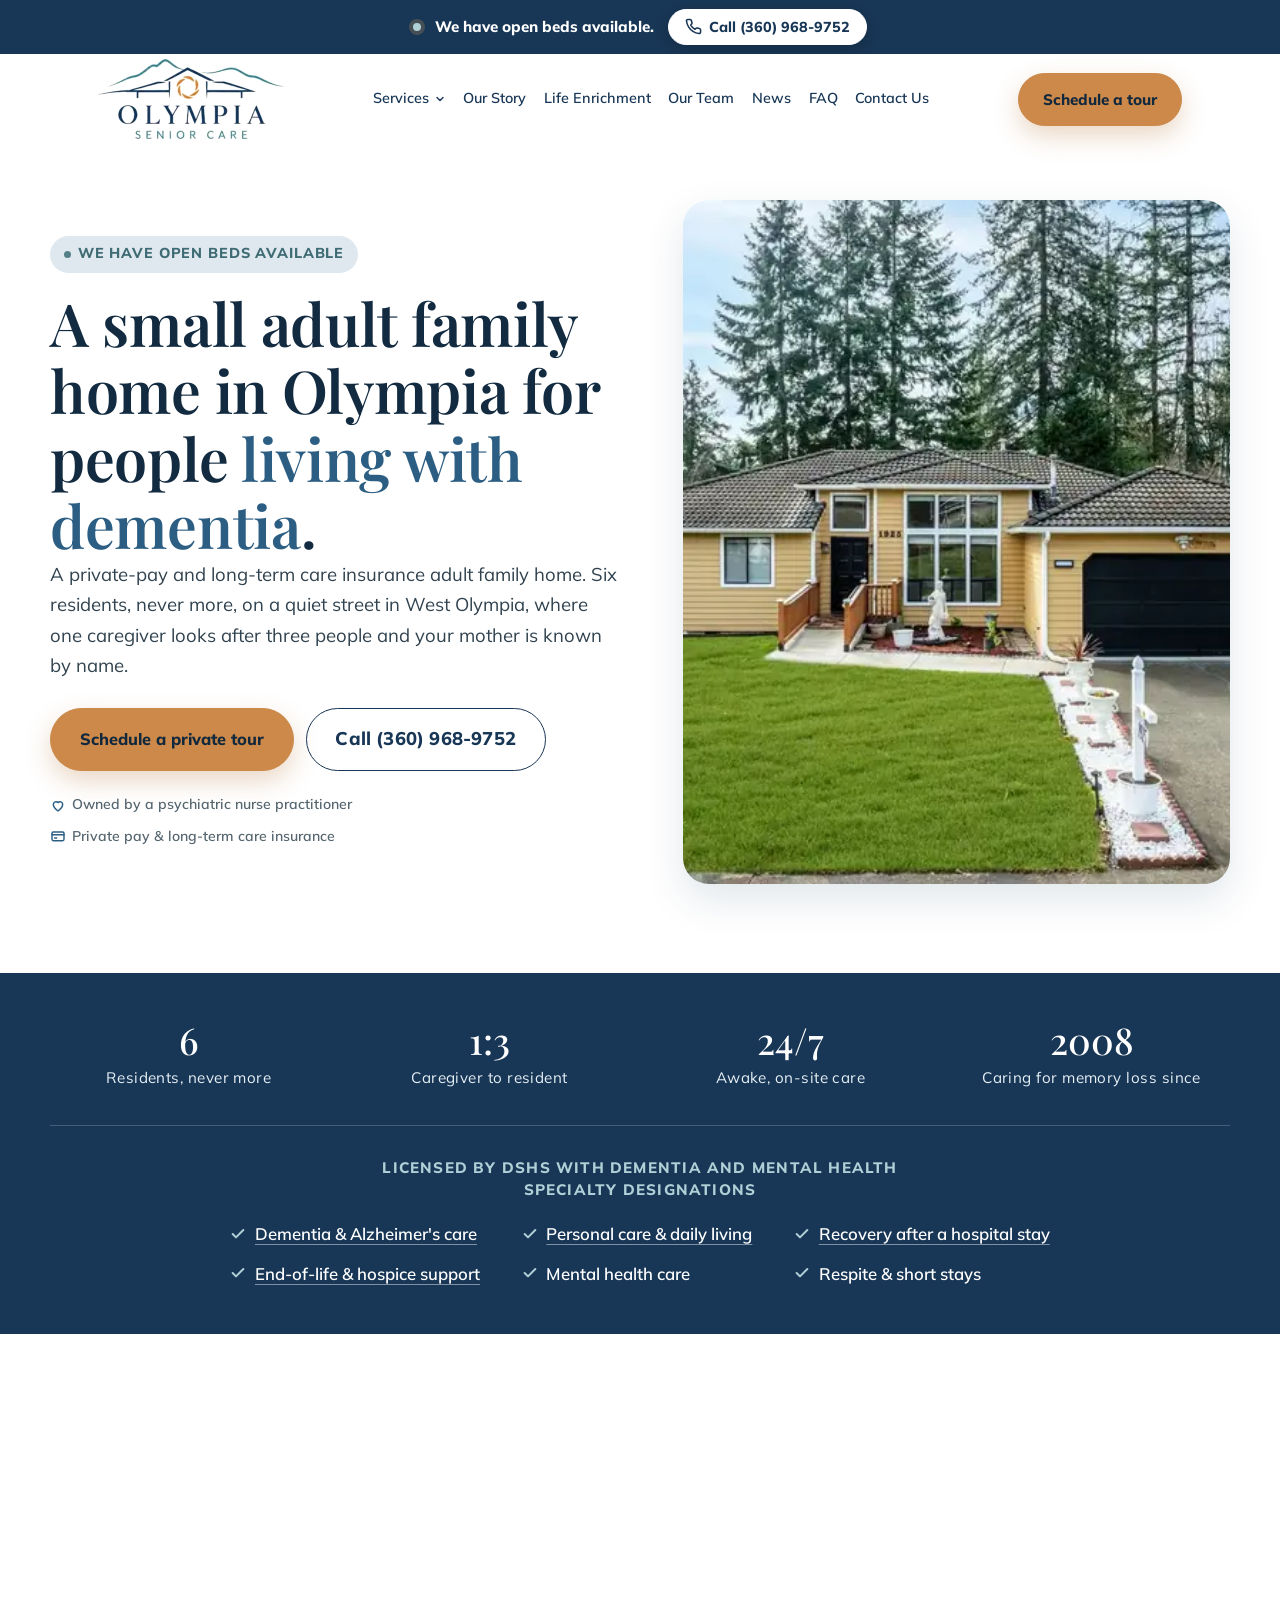
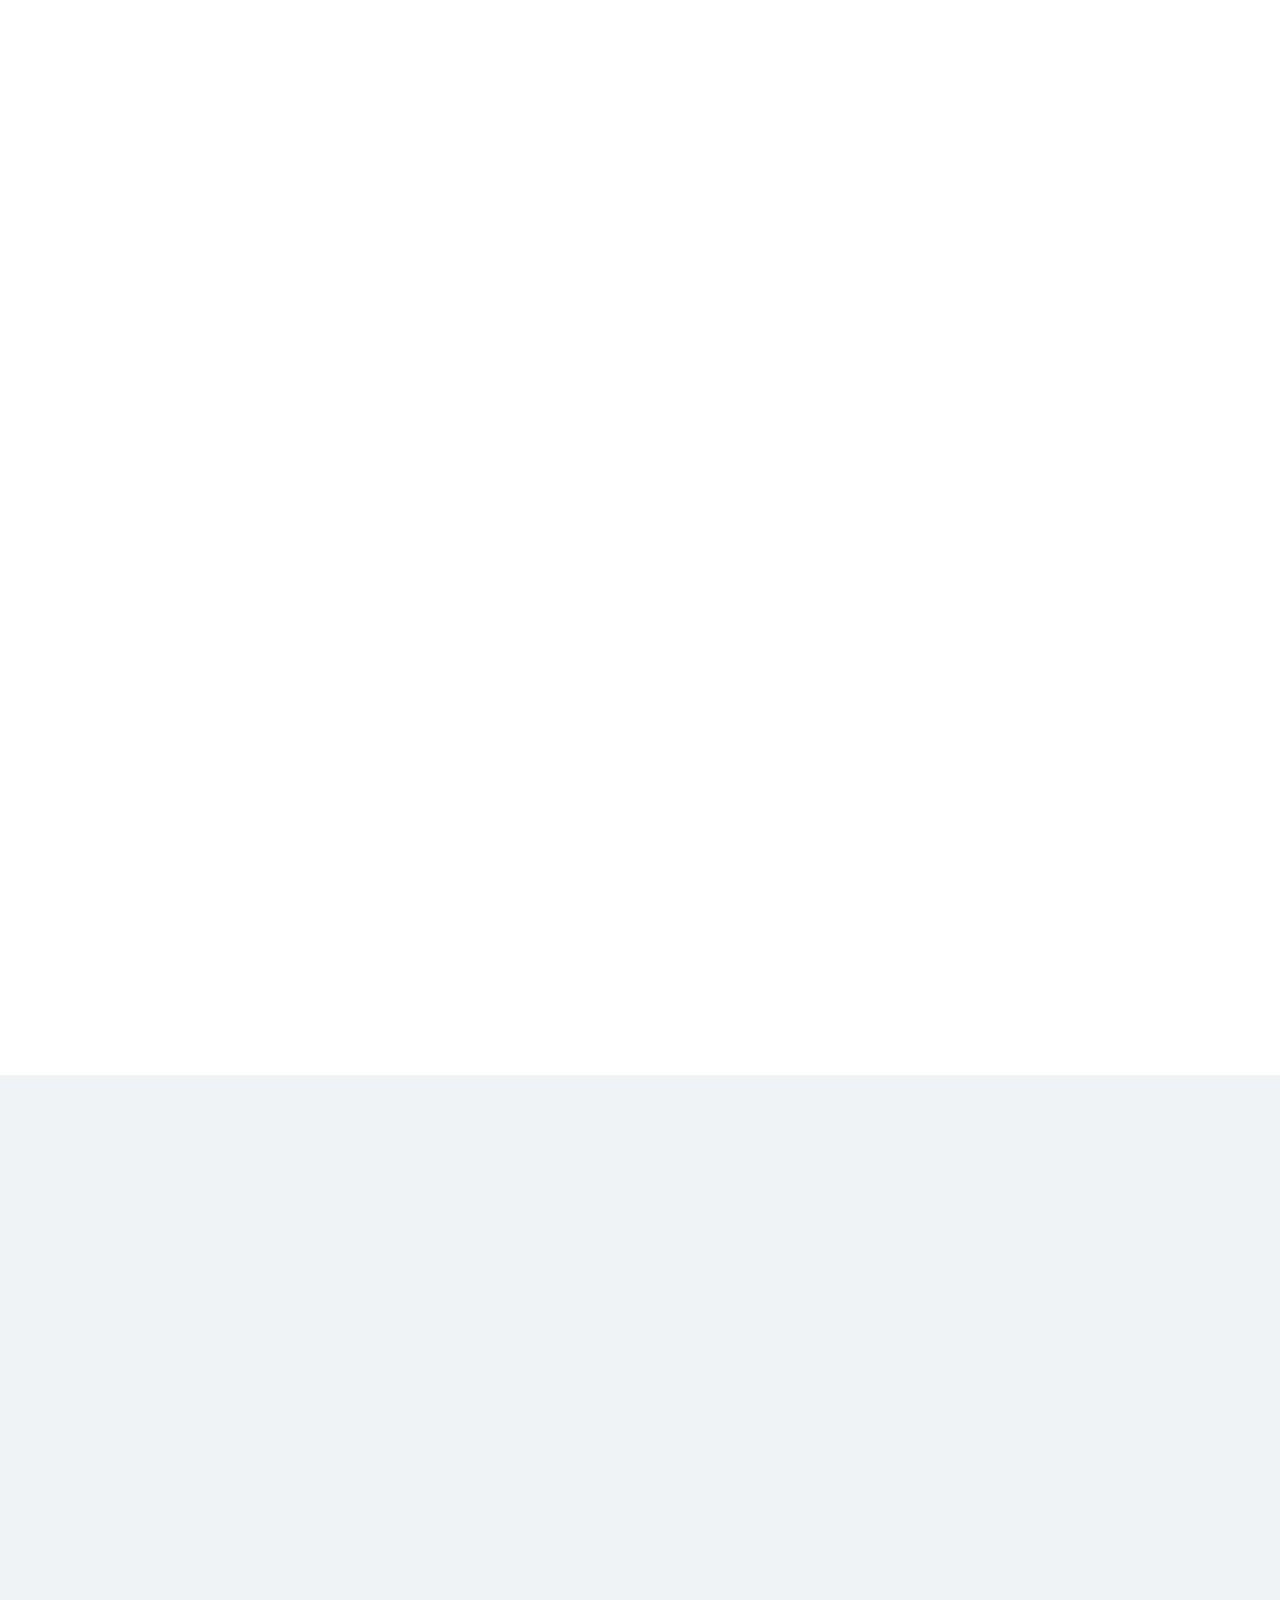
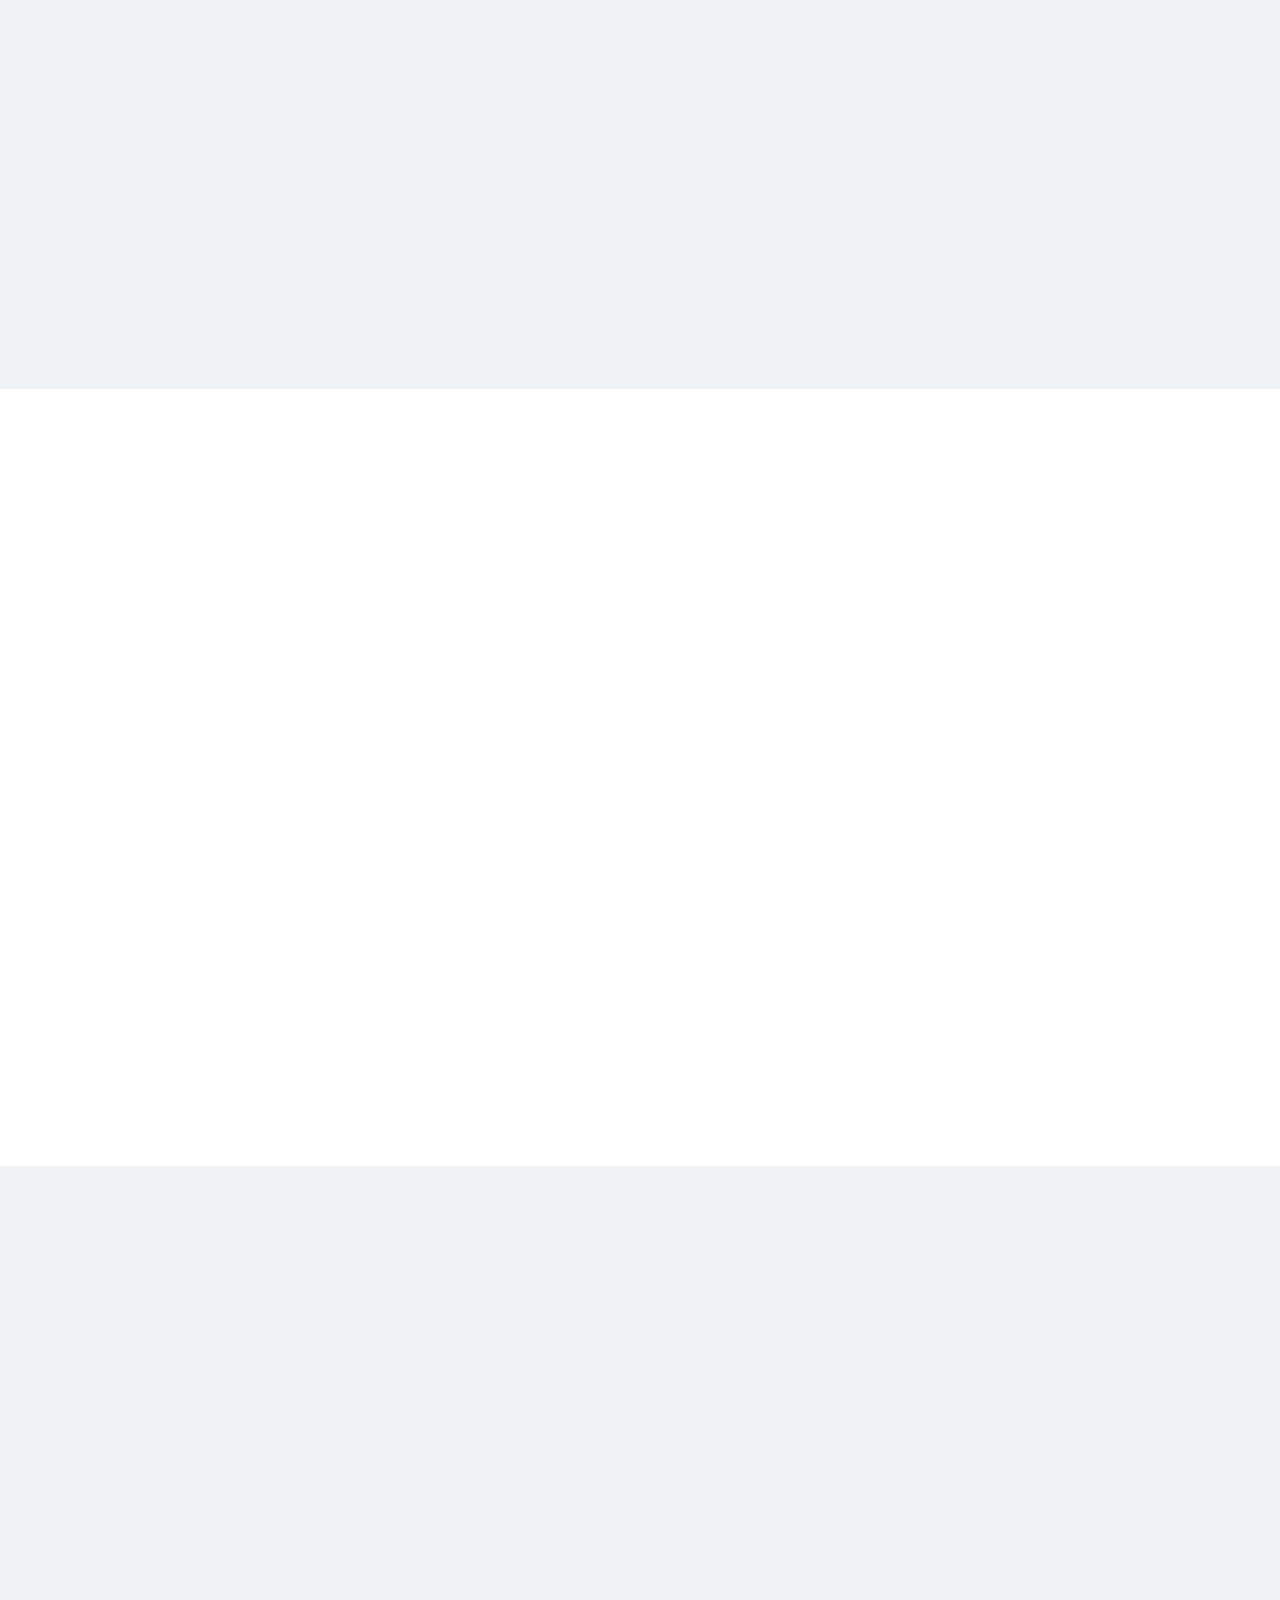
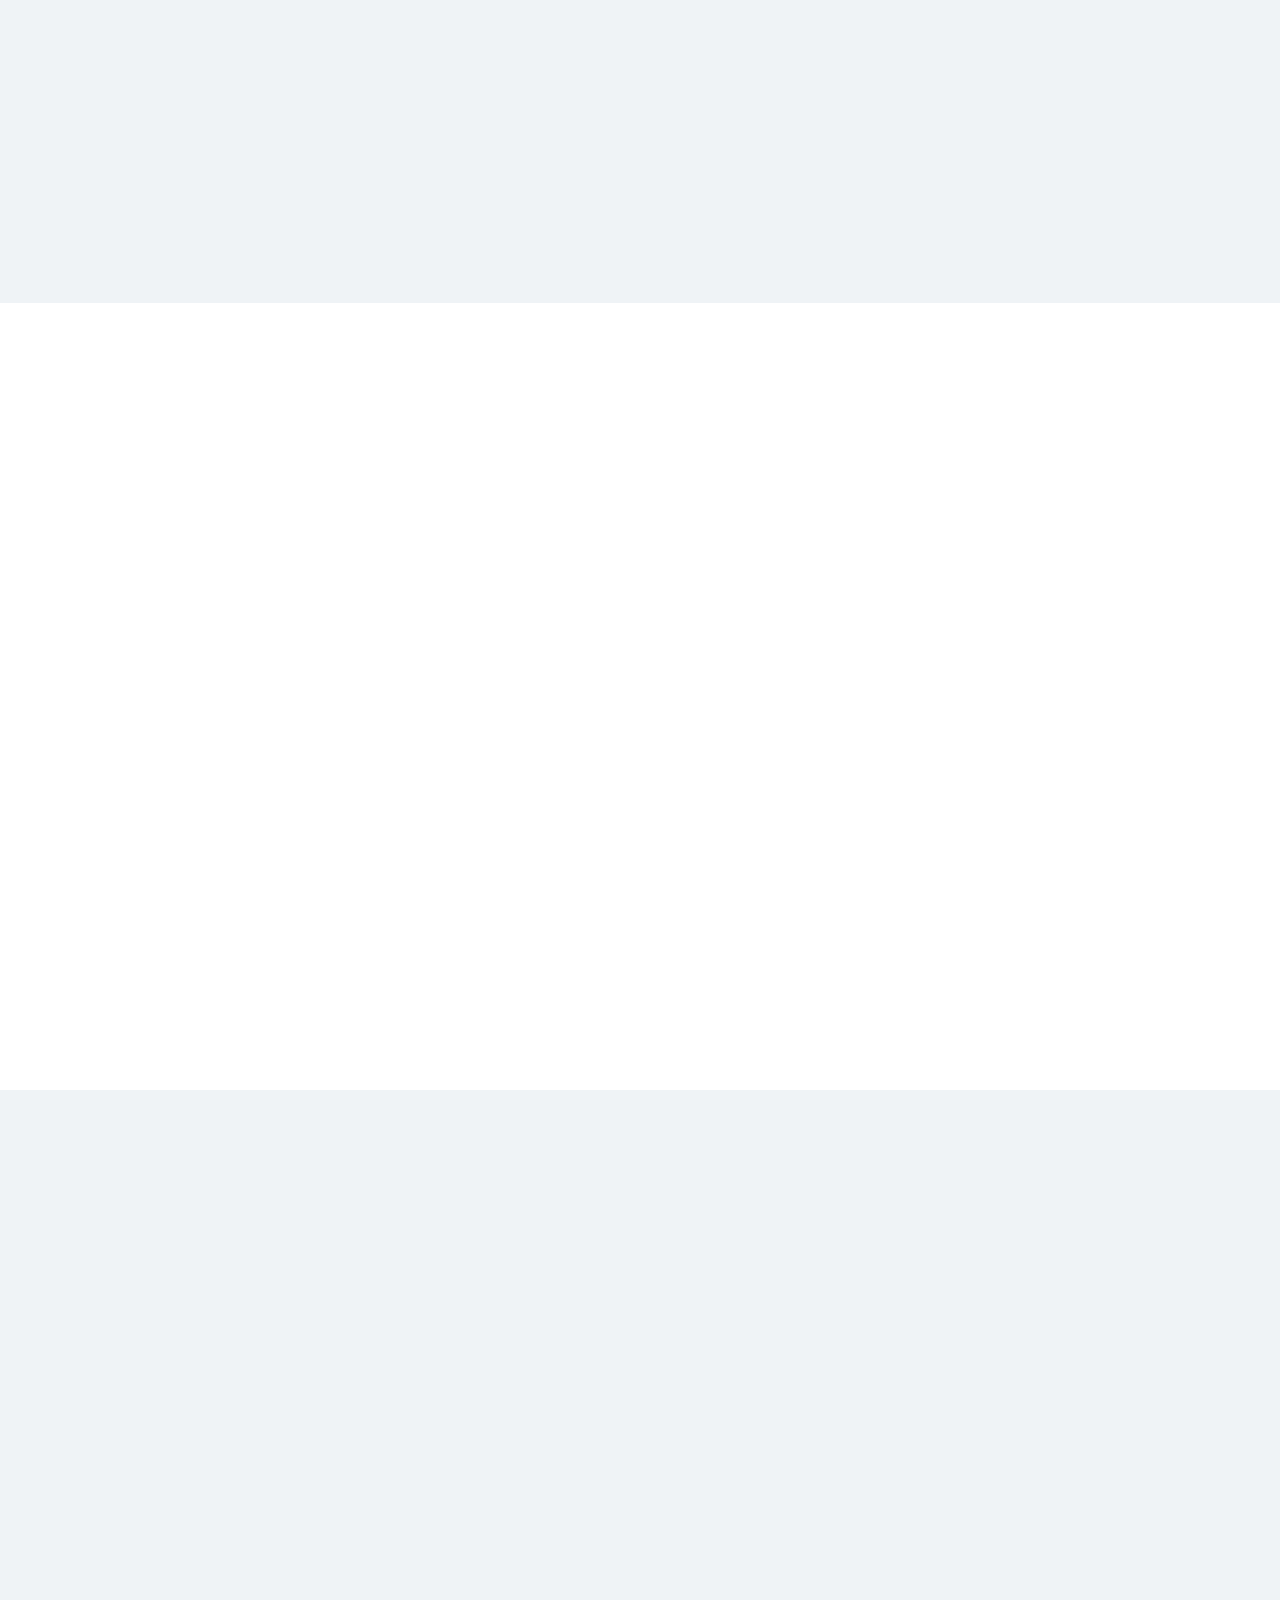
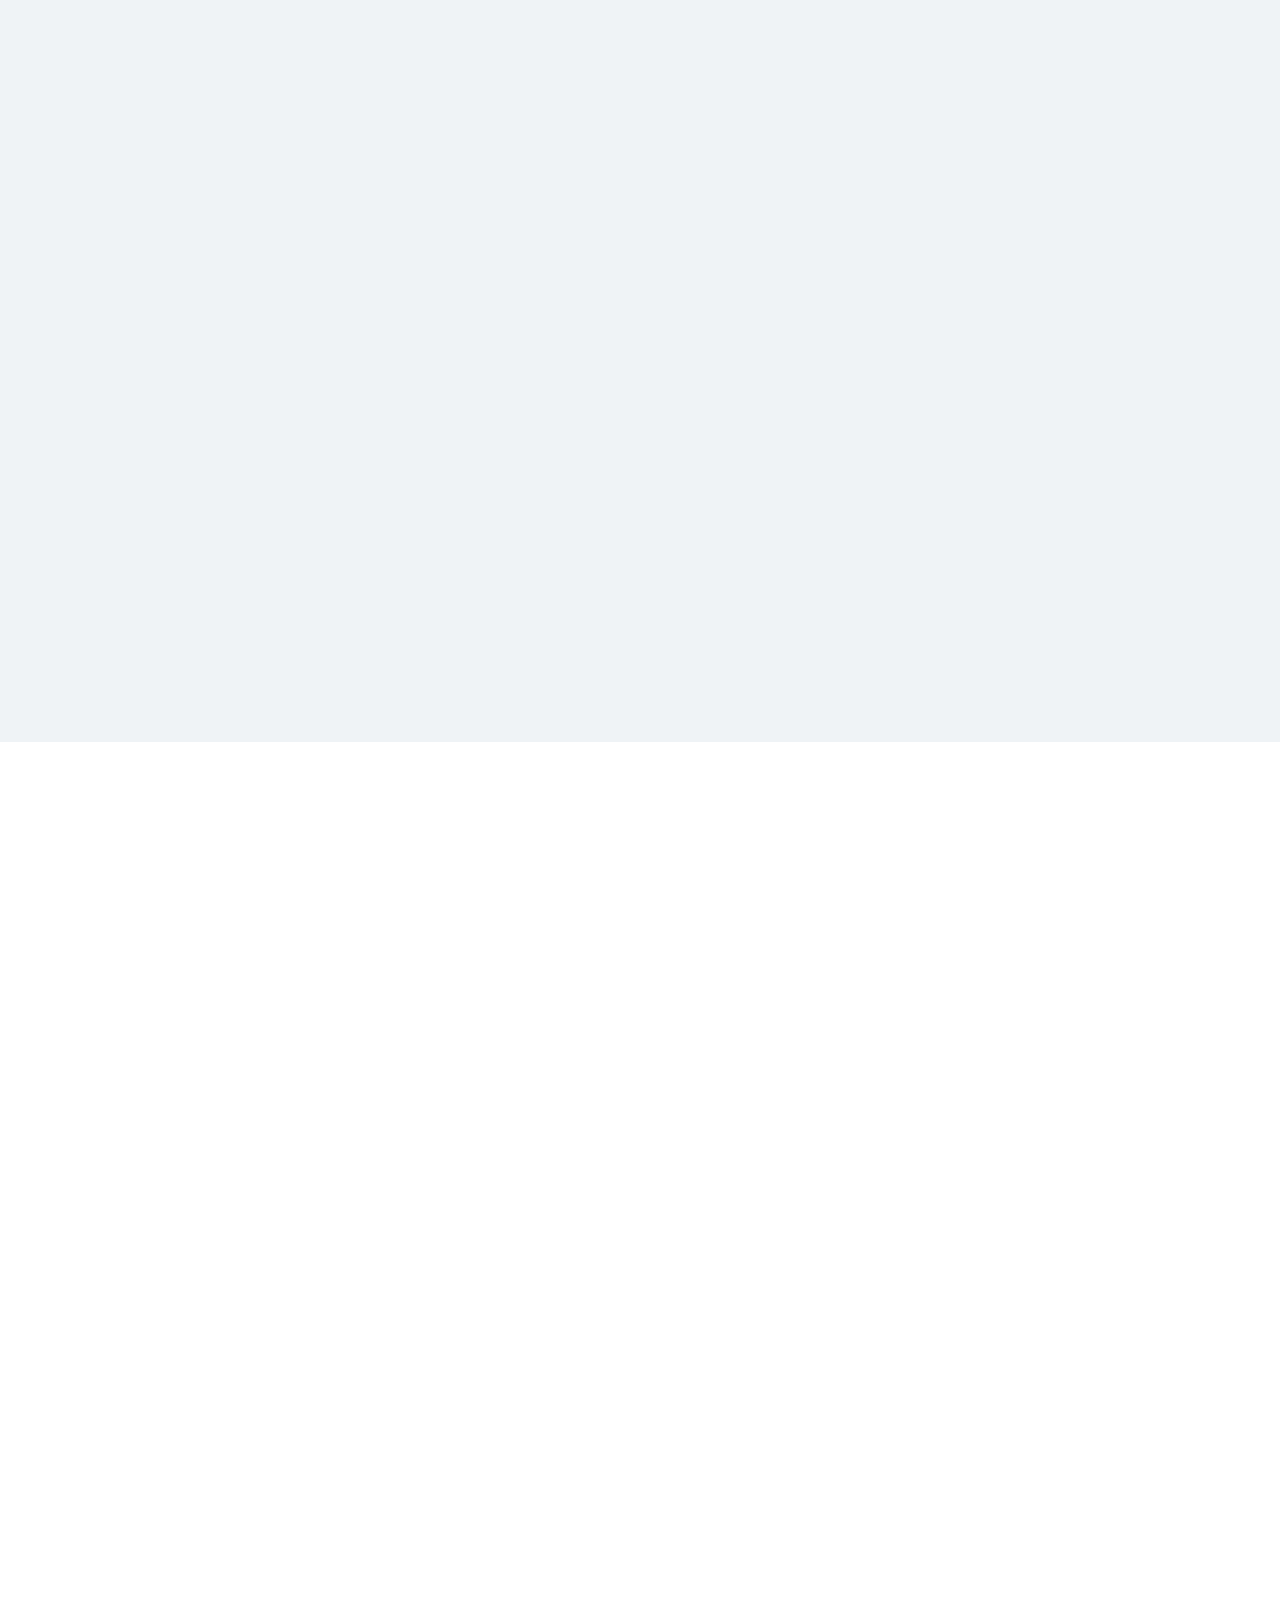
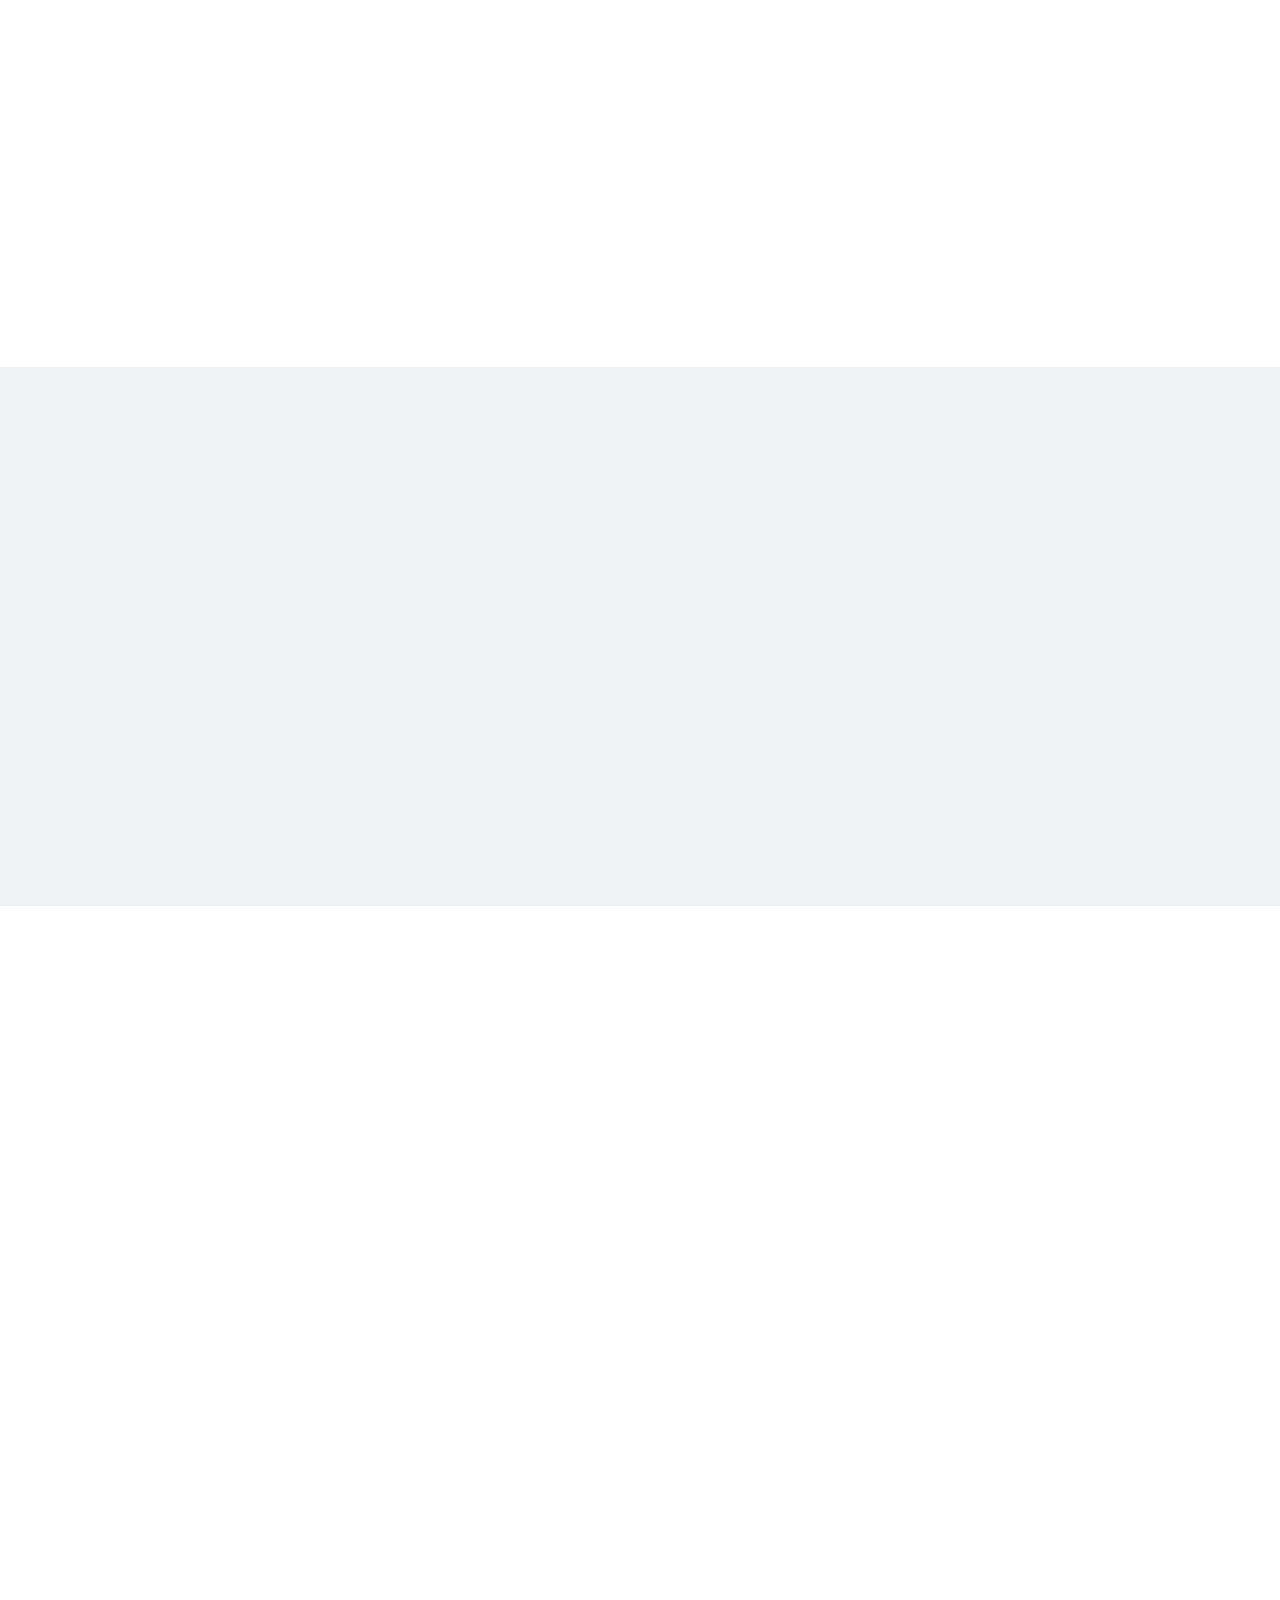
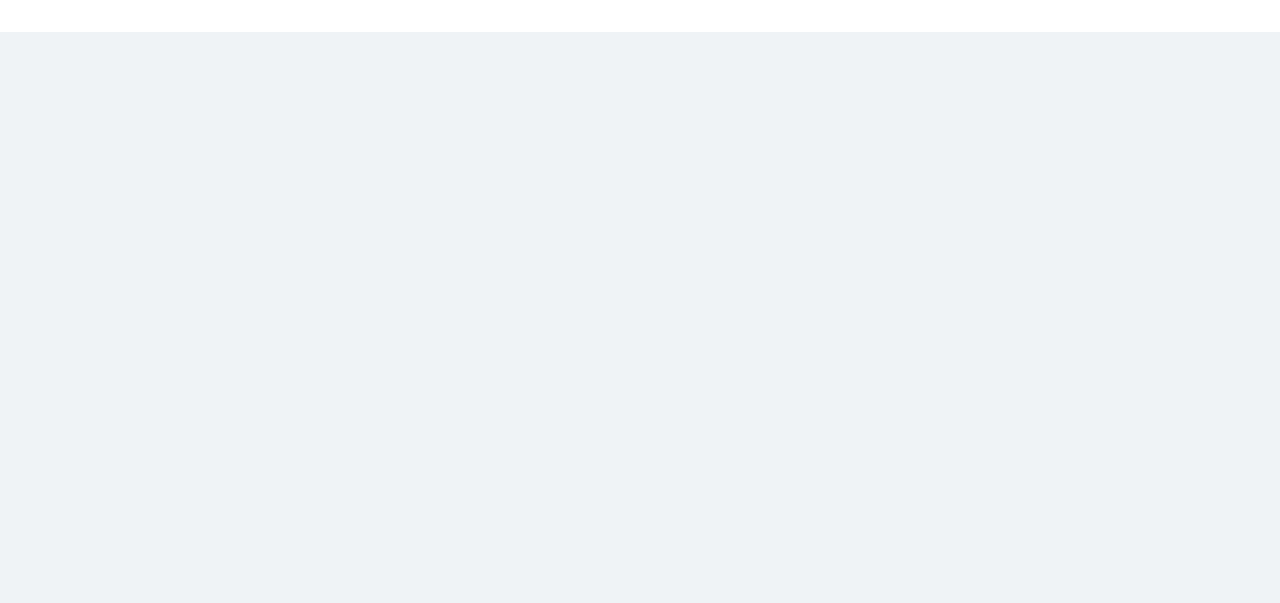
==== commit 6b7adaa4: "Phone numbers now read as buttons, not text links Peter could not tell the number in the pricing sec" ====
--- a/index.html
+++ b/index.html
@@ -29,7 +29,7 @@
 <link rel="preload" as="image" href="images/home-exterior.webp" fetchpriority="high"
       imagesrcset="images/home-exterior-480.webp 480w, images/home-exterior-640.webp 640w, images/home-exterior-800.webp 800w, images/home-exterior.webp 1100w"
       imagesizes="(max-width:960px) 92vw, 46vw">
-<style>@font-face{font-family:'Mulish';font-style:normal;font-weight:400;font-display:swap;src:url('fonts/Mulish-400.woff2') format('woff2')}@font-face{font-family:'Mulish';font-style:normal;font-weight:600;font-display:swap;src:url('fonts/Mulish-600.woff2') format('woff2')}@font-face{font-family:'Mulish';font-style:normal;font-weight:700;font-display:swap;src:url('fonts/Mulish-700.woff2') format('woff2')}@font-face{font-family:'Mulish';font-style:normal;font-weight:800;font-display:swap;src:url('fonts/Mulish-800.woff2') format('woff2')}@font-face{font-family:'Playfair Display';font-style:normal;font-weight:500;font-display:swap;src:url('fonts/PlayfairDisplay-500.woff2') format('woff2')}@font-face{font-family:'Playfair Display';font-style:normal;font-weight:600;font-display:swap;src:url('fonts/PlayfairDisplay-600.woff2') format('woff2')}@font-face{font-family:'Playfair Display';font-style:normal;font-weight:700;font-display:swap;src:url('fonts/PlayfairDisplay-700.woff2') format('woff2')}:root{--teal:#094A5C;--teal-deep:#063744;--teal-mid:#1C6377;--amber:#D07C1A;--gold:#8A5510;--amber-lt:#E8A857;--cream:#FBF6EE;--sand:#F4EADA;--sand-deep:#EADDC7;--white:#fff;--line:#E4D8C4;--ink:#0B2F3B;--body:#3A4A50;--muted:#5E6D73;--on-teal:#E4EDEF;--f-serif:'Newsreader',Georgia,'Times New Roman',serif;--f-sans:'Mulish',system-ui,-apple-system,'Segoe UI',sans-serif;--max:1180px;--pad:clamp(1.25rem,5vw,3rem);--r-sm:12px;--r-md:18px;--r-lg:26px;--pill:100px;--sh-sm:0 8px 24px rgba(9,74,92,.07);--sh-md:0 16px 40px rgba(9,74,92,.12);--sh-cta:0 10px 26px rgba(9,74,92,.24)}*{margin:0;padding:0;box-sizing:border-box}html{scroll-behavior:smooth}body{font-family:var(--f-sans);color:var(--body);background:var(--cream);line-height:1.65;-webkit-font-smoothing:antialiased}img{max-width:100%;height:auto;display:block}a{color:var(--teal);text-underline-offset:3px}h1,h2,h3,h4{font-family:var(--f-serif);color:var(--ink);font-weight:500;line-height:1.14;letter-spacing:-.01em}h1{font-size:clamp(2.25rem,5vw,3.7rem)}h2{font-size:clamp(1.8rem,3.5vw,2.55rem)}h3{font-size:1.55rem;font-weight:600;color:var(--teal)}h4{font-size:1.2rem;font-weight:600}section{padding:clamp(3.5rem,7vw,6rem) var(--pad)}.inner{max-width:var(--max);margin:0 auto}.narrow{max-width:760px;margin:0 auto}.eyebrow{font-family:var(--f-sans);font-weight:800;font-size:.88rem;letter-spacing:.12em;text-transform:uppercase;color:var(--gold);margin-bottom:1rem;display:flex;align-items:center;gap:.65rem;width:fit-content}.eyebrow::before{content:"";flex:none;width:26px;height:3px;border-radius:2px;background:var(--amber)}.center .eyebrow{margin-left:auto;margin-right:auto}.lede{font-size:clamp(1.03rem,1.5vw,1.16rem);max-width:58ch}.sec-head{max-width:62ch;margin-bottom:clamp(1.8rem,3vw,2.6rem)}.sec-head p{margin-top:.75rem}em.accent{font-style:italic;color:var(--teal-mid)}.sand{background:var(--sand)}p+p{margin-top:1rem}.center{text-align:center}.center .sec-head,.center .lede{margin-left:auto;margin-right:auto}.skip{position:absolute;left:-9999px;top:0;background:var(--teal);color:#fff;padding:.7rem 1.1rem;border-radius:0 0 var(--r-sm) 0;z-index:200;font-weight:700}.skip:focus{left:0}.logo{display:flex;align-items:center;gap:.6rem;text-decoration:none}.logo img{height:46px;width:auto}@media(max-width:560px){.logo img{height:38px}}.nav{position:sticky;top:0;z-index:60;background:rgba(251,246,238,.92);backdrop-filter:blur(10px);border-bottom:1px solid transparent;transition:border-color .2s,box-shadow .2s}.nav.stuck{border-bottom-color:var(--line);box-shadow:var(--sh-sm)}.nav-in{max-width:var(--max);margin:0 auto;padding:.6rem var(--pad);display:flex;align-items:center;justify-content:space-between;gap:1rem}.nav-links{display:flex;gap:1.35rem}.nav-links a{font-weight:600;font-size:.9rem;color:var(--teal);text-decoration:none;padding:.4rem 0}.nav-links a:hover{color:var(--gold)}.nav-cta{display:flex;align-items:center;gap:.8rem}.nav-phone{font-weight:800;color:var(--teal);text-decoration:none;font-size:.95rem;white-space:nowrap}.menu-toggle{display:none;background:none;border:0;color:var(--teal);cursor:pointer;padding:.35rem}.drawer{display:none;border-top:1px solid var(--line);background:var(--cream);padding:.6rem var(--pad) 1.1rem}.drawer.open{display:block}.drawer a{display:block;padding:.7rem 0;font-weight:600;color:var(--teal);text-decoration:none;border-bottom:1px solid var(--line)}.drawer .btn{margin-top:.9rem;width:100%}.btn{display:inline-flex;align-items:center;justify-content:center;gap:.5rem;min-height:44px;padding:.8rem 1.5rem;border-radius:var(--pill);font-family:var(--f-sans);font-weight:700;font-size:.95rem;text-decoration:none;border:1.5px solid transparent;cursor:pointer;transition:transform .15s,background .15s,color .15s}.btn-primary{background:var(--teal);color:#fff;box-shadow:var(--sh-cta)}.btn-primary:hover{background:var(--teal-deep);transform:translateY(-2px)}.btn-secondary{border-color:var(--teal);color:var(--teal);background:transparent}.btn-secondary:hover{background:var(--teal);color:#fff;transform:translateY(-2px)}.btn-ghost{border-color:rgba(228,237,239,.55);color:#fff;background:transparent}.btn-ghost:hover{background:#fff;color:var(--teal)}.btn-lg{font-size:1.02rem;padding:.95rem 1.8rem}a:focus-visible,button:focus-visible,input:focus-visible,textarea:focus-visible,select:focus-visible{outline:3px solid var(--teal);outline-offset:2px}.on-teal a:focus-visible,.on-teal button:focus-visible{outline-color:#fff}.hero{padding-top:clamp(2.2rem,4.5vw,3.4rem)}.hero-grid{display:grid;grid-template-columns:1.02fr .98fr;gap:clamp(2rem,5vw,4rem);align-items:center}.hero-photo{border-radius:var(--r-lg);overflow:hidden;box-shadow:var(--sh-md);aspect-ratio:4/5}.hero-photo img{width:100%;height:100%;object-fit:cover}.hero-actions{display:flex;flex-wrap:wrap;gap:.75rem;margin:1.7rem 0 1.4rem}.trust{display:flex;flex-wrap:wrap;gap:.5rem .9rem;list-style:none;font-size:.88rem;color:var(--muted);font-weight:600}.trust li{display:flex;align-items:center;gap:.4rem}.trust svg{flex:none;color:var(--teal-mid)}.badge{display:inline-flex;align-items:center;gap:.45rem;background:var(--sand-deep);color:var(--gold);font-weight:800;font-size:.76rem;letter-spacing:.06em;text-transform:uppercase;padding:.4rem .85rem;border-radius:var(--pill);margin-bottom:1rem}.badge .dot{width:7px;height:7px;border-radius:50%;background:var(--amber)}.facts{background:var(--teal);padding:clamp(2rem,4vw,2.9rem) var(--pad)}.facts-grid{display:grid;grid-template-columns:repeat(4,1fr);gap:1.5rem;text-align:center}.facts b{display:block;font-family:var(--f-serif);font-size:clamp(1.7rem,3vw,2.3rem);color:#fff;font-weight:500;line-height:1.1}.facts span{display:block;color:var(--on-teal);font-size:.83rem;margin-top:.3rem;letter-spacing:.03em}.grid-3{display:grid;grid-template-columns:repeat(3,1fr);gap:1.4rem}.grid-2{display:grid;grid-template-columns:repeat(2,1fr);gap:1.4rem}.card{background:var(--white);border:1px solid var(--line);border-radius:var(--r-md);padding:1.6rem;box-shadow:var(--sh-sm);transition:transform .18s,box-shadow .18s}.card:hover{transform:translateY(-4px);box-shadow:var(--sh-md)}.card h3{margin-bottom:.55rem}.card .num{font-family:var(--f-serif);font-size:2rem;color:var(--amber);line-height:1;display:block;margin-bottom:.5rem}.icon{width:42px;height:42px;border-radius:12px;background:var(--sand-deep);color:var(--teal);display:grid;place-items:center;margin-bottom:.95rem}.ticks{list-style:none;margin-top:.9rem;display:grid;gap:.55rem}.ticks li{display:flex;gap:.6rem;align-items:flex-start;font-size:.95rem}.ticks svg{flex:none;margin-top:.35rem;color:var(--amber)}.tags{display:flex;flex-wrap:wrap;gap:.55rem;list-style:none;margin-top:1.2rem}.tags li{background:var(--white);border:1px solid var(--line);border-radius:var(--pill);padding:.45rem 1rem;font-size:.92rem;font-weight:600;color:var(--ink)}.sand .tags li{background:var(--cream)}.lead-in{display:block;font-family:var(--f-sans);font-size:.74rem;font-weight:800;letter-spacing:.12em;text-transform:uppercase;color:var(--gold);margin-bottom:.5rem}.more{display:inline-flex;align-items:center;gap:.4rem;font-weight:700;font-size:.94rem;text-decoration:none;margin-top:1.1rem}.more:hover{text-decoration:underline}.compare{display:grid;grid-template-columns:1fr 1fr;gap:1.2rem;margin-top:1.8rem}.compare>div{border-radius:var(--r-md);padding:1.5rem;border:1px solid var(--line)}.compare .them{background:var(--white)}.compare .us{background:var(--teal);border-color:var(--teal)}.compare .us h4,.compare .us p{color:#fff}.compare .us .big{color:var(--amber-lt)}.compare .big{font-family:var(--f-serif);font-size:clamp(2.2rem,5vw,3rem);line-height:1;color:var(--muted);display:block;margin-bottom:.4rem}.compare p{font-size:.93rem;margin-top:.5rem;color:var(--muted)}.compare .us p{color:var(--on-teal)}.quote{background:var(--sand);border-left:4px solid var(--amber);border-radius:0 var(--r-md) var(--r-md) 0;padding:1.6rem 1.8rem;margin:1.6rem 0}.quote p{font-family:var(--f-serif);font-size:clamp(1.15rem,2vw,1.4rem);line-height:1.45;color:var(--ink);font-style:italic}.quote cite{display:block;margin-top:.9rem;font-family:var(--f-sans);font-style:normal;font-size:.83rem;font-weight:800;letter-spacing:.1em;text-transform:uppercase;color:var(--gold)}.split{display:grid;grid-template-columns:1fr 1fr;gap:clamp(2rem,5vw,3.6rem);align-items:center}.split img{border-radius:var(--r-lg);box-shadow:var(--sh-md)}.split img.portrait{max-width:min(470px,100%);margin-inline:auto}.split.flip>*:first-child{order:2}.team-grid{display:grid;grid-template-columns:repeat(3,1fr);gap:1.4rem}.member{background:var(--white);border:1px solid var(--line);border-radius:var(--r-md);overflow:hidden;box-shadow:var(--sh-sm);display:flex;flex-direction:column}.member .por{aspect-ratio:1/1;background:linear-gradient(145deg,var(--sand-deep),var(--sand));display:grid;place-items:center;position:relative;border-bottom:1px solid var(--line)}.member .mono{font-family:var(--f-serif);font-size:3.2rem;color:var(--teal);opacity:.55}.member .por .tag{position:absolute;bottom:.7rem;left:.7rem;background:rgba(255,255,255,.92);color:var(--gold);font-size:.66rem;font-weight:800;letter-spacing:.08em;text-transform:uppercase;padding:.28rem .6rem;border-radius:var(--pill)}.member .body{padding:1.4rem;flex:1;display:flex;flex-direction:column}.member .role{font-size:.87rem;color:var(--muted);margin-top:.15rem}.member .yrs{font-size:.78rem;font-weight:800;letter-spacing:.06em;text-transform:uppercase;color:var(--gold);margin-top:.7rem}.member blockquote{font-family:var(--f-serif);font-style:italic;color:var(--ink);font-size:1rem;line-height:1.5;margin-top:.9rem;padding-top:.9rem;border-top:1px solid var(--line)}.gal{display:grid;grid-template-columns:repeat(4,1fr);gap:1rem}.gal figure{border-radius:var(--r-md);overflow:hidden;position:relative;background:var(--sand);aspect-ratio:4/3}.gal img{width:100%;height:100%;object-fit:cover;transition:transform .4s}.gal figure:hover img{transform:scale(1.04)}.gal figcaption{position:absolute;left:.6rem;bottom:.6rem;background:rgba(255,255,255,.93);color:var(--teal);font-size:.73rem;font-weight:700;padding:.3rem .62rem;border-radius:var(--pill)}.gal .wide{grid-column:span 2;aspect-ratio:8/3}.feats{display:grid;grid-template-columns:repeat(3,1fr);gap:1.4rem}.feat{background:var(--white);border:1px solid var(--line);border-radius:var(--r-md);overflow:hidden;box-shadow:var(--sh-sm);transition:transform .18s,box-shadow .18s}.feat:hover{transform:translateY(-4px);box-shadow:var(--sh-md)}.feat .shot{aspect-ratio:4/3;overflow:hidden}.feat .shot img{width:100%;height:100%;object-fit:cover;transition:transform .4s}.feat:hover .shot img{transform:scale(1.04)}.feat .txt{padding:1.35rem}.feat h3{font-size:1.4rem;margin-bottom:.45rem}.feat p{font-size:.95rem}.faqs{max-width:840px;margin:0 auto;border-top:1px solid var(--line)}.faq{border-bottom:1px solid var(--line)}.faq summary{list-style:none;cursor:pointer;display:block;position:relative;padding:1.35rem 3.2rem 1.35rem 0;font-family:var(--f-serif);font-size:1.38rem;font-weight:500;color:var(--ink);line-height:1.3}.faq summary::-webkit-details-marker{display:none}.faq summary:hover{color:var(--teal-mid)}.faq summary::after{content:"+";position:absolute;right:.4rem;top:50%;transform:translateY(-50%);font-family:var(--f-sans);font-size:1.7rem;font-weight:300;line-height:1;color:var(--amber);transition:transform .2s}.faq[open] summary{color:var(--teal-mid)}.faq[open] summary::after{transform:translateY(-50%) rotate(45deg)}.faq .a{padding:0 3.2rem 1.5rem 0;font-size:1rem;line-height:1.72;color:var(--body)}.loc{display:grid;grid-template-columns:1fr 1.15fr;align-items:stretch;padding:0}.loc-copy{padding:clamp(2.4rem,5vw,3.6rem) var(--pad);display:flex;flex-direction:column;justify-content:center;gap:.5rem}.loc-copy .addr{font-family:var(--f-serif);font-size:1.35rem;color:var(--ink);line-height:1.4}.loc-map{position:relative;min-height:360px;background:var(--sand-deep)}.loc-map iframe{position:absolute;inset:0;width:100%;height:100%;border:0}.member .por img{width:100%;height:100%;object-fit:cover}.tour{max-width:980px;margin:0 auto;border-radius:var(--r-lg);overflow:hidden;box-shadow:var(--sh-md);background:var(--ink)}.tour video{display:block;width:100%;height:auto;aspect-ratio:16/9;background:var(--ink)}.acts{display:flex;flex-wrap:wrap;justify-content:center;gap:1.4rem}.acts .feat{flex:0 1 calc((100% - 2.8rem)/3)}.feat .shot.blank{display:grid;place-items:center;background:linear-gradient(145deg,var(--sand-deep),var(--sand));color:var(--teal)}.feat .shot.blank svg{width:64px;height:64px;opacity:.85}.quote.big p{font-size:clamp(1.35rem,2.6vw,1.85rem)}.cta-band .tagline{font-family:var(--f-serif);font-style:italic;font-size:clamp(1.2rem,2vw,1.45rem);color:var(--amber-lt)}.contact-grid{display:grid;grid-template-columns:1fr 1fr;gap:clamp(2rem,5vw,3.4rem);align-items:start}.panel{background:var(--white);border:1px solid var(--line);border-radius:var(--r-lg);padding:clamp(1.5rem,3vw,2.2rem);box-shadow:var(--sh-md)}.field{margin-bottom:1rem}label{display:block;font-size:.74rem;font-weight:800;letter-spacing:.09em;text-transform:uppercase;color:var(--muted);margin-bottom:.4rem}input,textarea,select{width:100%;background:var(--cream);border:1px solid var(--line);border-radius:var(--r-sm);padding:.8rem 1rem;font-family:var(--f-sans);font-size:1rem;color:var(--body)}input::placeholder,textarea::placeholder{color:var(--muted);opacity:.75}input:focus,textarea:focus,select:focus{border-color:var(--teal-mid);background:#fff;box-shadow:0 0 0 3px rgba(28,99,119,.14);outline:none}.form-note{font-size:.82rem;color:var(--muted);margin-top:.85rem}.contact-list{list-style:none;display:grid;gap:1.1rem;margin-top:1.6rem}.contact-list li{display:flex;gap:.85rem;align-items:flex-start}.contact-list svg{flex:none;margin-top:.25rem;color:var(--teal-mid)}.contact-list b{display:block;color:var(--ink);font-size:.95rem}.contact-list a{font-weight:700;text-decoration:none}.contact-list a:hover{text-decoration:underline}.ok{display:none;background:var(--sand);border:1px solid var(--amber);border-radius:var(--r-md);padding:1.4rem;color:var(--ink)}.ok.show{display:block}.cta-band{background:var(--teal);color:#fff;text-align:center}.cta-band h2,.cta-band p{color:#fff}.cta-band p{max-width:56ch;margin:.9rem auto 0;color:var(--on-teal)}.cta-band .hero-actions{justify-content:center}.page-head{background:var(--sand);padding:clamp(2.6rem,5vw,4rem) var(--pad) clamp(2.2rem,4vw,3rem)}.prose{max-width:68ch}.prose h2{margin:2.4rem 0 .8rem}.prose h3{margin:1.8rem 0 .5rem}.prose ul{margin:1rem 0 1rem 1.1rem;display:grid;gap:.5rem}.prose img{border-radius:var(--r-lg);box-shadow:var(--sh-md);margin:1.8rem 0}.foot{background:var(--teal-deep);color:var(--on-teal);padding:clamp(3rem,5vw,4rem) var(--pad) 1.6rem}.foot-grid{display:grid;grid-template-columns:1.3fr 1fr 1fr 1fr;gap:2.2rem;max-width:var(--max);margin:0 auto}.foot h4{color:#fff;font-family:var(--f-sans);font-size:.76rem;font-weight:800;letter-spacing:.13em;text-transform:uppercase;margin-bottom:1rem}.foot a{color:var(--on-teal);text-decoration:none}.foot a:hover{color:#fff;text-decoration:underline}.foot ul{list-style:none;display:grid;gap:.6rem;font-size:.93rem}.foot .brandline{font-family:var(--f-serif);font-size:1.15rem;color:#fff;margin-bottom:.6rem}.foot .tag{font-size:.93rem;max-width:34ch}.foot-bot{max-width:var(--max);margin:2.4rem auto 0;padding-top:1.3rem;border-top:1px solid rgba(228,237,239,.18);display:flex;flex-wrap:wrap;gap:.6rem 1.4rem;justify-content:space-between;font-size:.8rem;color:rgba(228,237,239,.78)}.foot-logo{height:54px;width:auto;margin-bottom:1rem;filter:brightness(0) invert(1);opacity:.95}@media(max-width:960px){.acts .feat{flex-basis:calc((100% - 1.4rem)/2)}.loc{grid-template-columns:1fr}.loc-map{min-height:300px}.feats{grid-template-columns:repeat(2,1fr)}.hero-grid{grid-template-columns:1fr}.hero-photo{order:-1;aspect-ratio:4/3;max-height:400px}.grid-3,.team-grid{grid-template-columns:repeat(2,1fr)}.split,.contact-grid{grid-template-columns:1fr}.split.flip>*:first-child{order:0}.facts-grid{grid-template-columns:repeat(2,1fr);gap:1.6rem}.foot-grid{grid-template-columns:1fr 1fr}.gal{grid-template-columns:repeat(2,1fr)}.gal .wide{grid-column:span 2;aspect-ratio:2/1}}@media(max-width:720px){.acts .feat{flex-basis:100%}.nav-links,.nav-phone{display:none}.menu-toggle{display:block}.grid-3,.grid-2,.team-grid,.compare,.feats{grid-template-columns:1fr}.foot-grid{grid-template-columns:1fr}}@media(max-width:420px){.facts-grid{grid-template-columns:1fr;gap:1.2rem}.btn{width:100%}.hero-actions{flex-direction:column}}@media(prefers-reduced-motion:reduce){html{scroll-behavior:auto}*{transition:none!important;animation:none!important}.card:hover,.btn:hover{transform:none}.gal figure:hover img{transform:none}}@media print{.nav,.cta-band,.contact{display:none}}@media(max-width:720px){body{font-size:1.125rem}.lede{font-size:1.2rem}h2{font-size:2rem}.eyebrow{font-size:.92rem}.feat p,.card p,.faq .a,.split p,.loc-copy p,.member p{font-size:1.08rem}.tags li{font-size:1rem}.hero-grid>div:not(.hero-photo),.sec-head,.page-head .inner,.split>div,.loc-copy,.contact-grid>div:first-child,.card,.feat .txt,.member .body,.narrow{text-align:center}.eyebrow,.sec-head,.lede{margin-left:auto;margin-right:auto}.trust,.tags,.hero-actions{justify-content:center}.quote{border-left:0;border-top:4px solid var(--amber);border-radius:var(--r-md);text-align:center}.split>div.prose,.prose,.ticks,.faqs,.faq,form,.panel,.contact-list{text-align:left}}section[id]{scroll-margin-top:76px}.carelist{margin-top:clamp(1.6rem,3vw,2.2rem);padding-top:clamp(1.4rem,3vw,1.9rem);border-top:1px solid rgba(228,237,239,.22);text-align:center}.carelist-h{font-weight:800;font-size:.8rem;letter-spacing:.12em;text-transform:uppercase;color:var(--amber-lt);margin:0 auto 1.1rem;max-width:60ch;line-height:1.5}.carelist ul{list-style:none;display:grid;grid-template-columns:repeat(3,auto);justify-content:center;gap:.75rem 2.6rem}.carelist li{display:flex;align-items:center;gap:.55rem;color:#fff;font-size:1.05rem;font-weight:600;text-align:left}.carelist svg{flex:none;color:var(--amber-lt)}@media(max-width:720px){.carelist ul{grid-template-columns:1fr 1fr;justify-content:stretch;gap:.85rem 1.1rem;max-width:420px;margin:0 auto}.carelist li{font-size:1.02rem;align-items:flex-start}.carelist svg{margin-top:.28rem}}@media(max-width:420px){.carelist ul{grid-template-columns:1fr;max-width:260px}}.nav-links{align-items:center}.nav-links a[aria-current="page"],.nav-links .on{color:var(--gold)}.has-sub{position:relative}.nav-links .sub-top{display:inline-flex;align-items:center;gap:.3rem}.chev{flex:none;transition:transform .2s}.has-sub:hover .chev,.has-sub:focus-within .chev,.has-sub.open .chev{transform:rotate(180deg)}.sub{position:absolute;top:calc(100% + .6rem);left:-1rem;min-width:300px;background:var(--white);border:1px solid var(--line);border-radius:var(--r-md);box-shadow:var(--sh-md);padding:.45rem;opacity:0;visibility:hidden;transform:translateY(6px);transition:opacity .15s,transform .15s,visibility .15s;z-index:70}.sub::before{content:"";position:absolute;left:0;right:0;top:-.9rem;height:.9rem}.has-sub:hover .sub,.has-sub:focus-within .sub,.has-sub.open .sub{opacity:1;visibility:visible;transform:none}.nav-links .sub a{display:block;padding:.62rem .85rem;border-radius:10px;font-size:.95rem;white-space:nowrap;color:var(--teal)}.nav-links .sub a:hover,.nav-links .sub a[aria-current="page"]{background:var(--sand);color:var(--teal)}.nav-links .sub .sub-all{margin-top:.3rem;border-top:1px solid var(--line);border-radius:0 0 10px 10px;padding-top:.75rem;color:var(--gold);font-size:.8rem;font-weight:800;letter-spacing:.1em;text-transform:uppercase}@media(max-width:1200px){.nav-phone{display:none}}@media(max-width:1020px){.nav-links{display:none}.menu-toggle{display:block}}.drawer.open{max-height:calc(100vh - 62px);overflow-y:auto}.drawer .drawer-top{border-bottom:0;padding-bottom:.3rem}.drawer-sub{margin:0 0 .5rem .15rem;padding-left:.95rem;border-left:2px solid var(--amber-lt)}.drawer .drawer-sub a{border-bottom:0;padding:.42rem 0;font-size:.97rem;color:var(--body)}.drawer-sub+a{border-top:1px solid var(--line)}.carelist a{color:#fff;text-decoration:underline;text-decoration-color:rgba(255,255,255,.45);text-underline-offset:4px;text-decoration-thickness:1px}.carelist a:hover{text-decoration-color:var(--amber-lt)}.ph-split{display:grid;grid-template-columns:1.05fr .95fr;gap:clamp(2rem,5vw,3.6rem);align-items:center}.ph-split h1{max-width:17ch}.ph-split .lede{margin-top:1rem}.ph-split img{width:100%;aspect-ratio:4/3;object-fit:cover;border-radius:var(--r-lg);box-shadow:var(--sh-md)}.checks{list-style:none;display:grid;grid-template-columns:1fr 1fr;gap:1rem 2.4rem;text-align:left}.checks.one{grid-template-columns:1fr;margin-top:1.2rem}.checks li{display:flex;gap:.7rem;align-items:flex-start;font-size:1.05rem;font-weight:600;color:var(--ink);line-height:1.5}.checks svg{flex:none;margin-top:.25rem;color:var(--amber)}.panel-lite{background:var(--white);border:1px solid var(--line);border-radius:var(--r-lg);padding:clamp(1.4rem,3vw,2.2rem);box-shadow:var(--sh-sm)}.note{margin-top:1.6rem;max-width:70ch}a.feat{display:block;text-decoration:none;color:inherit}a.feat .more{margin-top:.9rem}.feats.two{grid-template-columns:repeat(2,1fr)}.card .lead-in{margin-bottom:.6rem}.faq div.a p+p{margin-top:.8rem}.faq .a ul{margin:.7rem 0 0 1.2rem;display:grid;gap:.3rem}@media(max-width:960px){.ph-split{grid-template-columns:1fr}.ph-split img{max-height:340px}}@media(max-width:720px){.checks{grid-template-columns:1fr;width:fit-content;max-width:100%;margin-inline:auto}.checks li{font-size:1.06rem}.feats.two{grid-template-columns:1fr}.note{text-align:center;margin-inline:auto}}.drawer a.btn-primary{color:#fff;border-bottom:0}.drawer a.btn-primary{display:flex}.acts .card{flex:0 1 calc((100% - 2.8rem)/3)}.day .card .lead-in{margin-bottom:.35rem}@media(max-width:960px){.acts .card{flex-basis:calc((100% - 1.4rem)/2)}}@media(max-width:720px){.acts .card{flex-basis:100%}.card .icon{margin-inline:auto}}:root{--teal:#83152A;--teal-deep:#5E0E1E;--teal-mid:#9E2A3F;--amber:#83152A;--gold:#83152A;--amber-lt:#F2CCD3;--ink:#1F1B1C;--body:#3B3637;--muted:#665D5F;--on-teal:#F7E9EC;--line:#E6DBCB;--f-serif:'Playfair Display',Georgia,'Times New Roman',serif;--f-label:'Oswald','Arial Narrow',system-ui,sans-serif;--sh-sm:0 8px 24px rgba(60,18,26,.07);--sh-md:0 16px 40px rgba(60,18,26,.12);--sh-cta:0 10px 26px rgba(131,21,42,.26)}h1,h2,h3,h4{letter-spacing:-.005em}h1{font-weight:600}input:focus,textarea:focus,select:focus{box-shadow:0 0 0 3px rgba(131,21,42,.14)}.eyebrow,.carelist-h,.badge,.lead-in,.foot h4,.quote cite,.member .yrs,.nav-links .sub .sub-all{font-family:var(--f-label);font-weight:500}.eyebrow{font-size:.98rem;letter-spacing:.1em}.carelist-h{font-size:.92rem;letter-spacing:.1em}.badge{font-size:.82rem;letter-spacing:.08em}.lead-in{font-size:.86rem;letter-spacing:.1em}.foot h4{font-size:.9rem;letter-spacing:.12em}.quote cite{font-size:.9rem;letter-spacing:.1em}.nav-links .sub .sub-all{font-size:.88rem;letter-spacing:.1em}.logo img{height:44px;width:auto}.foot{background:#1F1B1C}.foot-logo{height:72px;width:auto}@media(max-width:560px){.logo img{height:34px}}@media(max-width:720px){.eyebrow{font-size:1rem}}@media(max-width:560px){.nav-cta{gap:.5rem;flex-shrink:0}.nav-cta .btn{white-space:nowrap;padding:.5rem .95rem;font-size:.86rem;min-height:40px;width:auto}.menu-toggle{padding:.25rem}}.logo{min-width:0}.logo img{object-fit:contain;object-position:left center;max-width:100%}:root{--f-label:var(--f-sans)}em.accent{font-style:normal}h3,h4{font-family:var(--f-sans);font-weight:700;letter-spacing:0;line-height:1.3}h3{font-size:1.38rem}.feat h3{font-size:1.3rem}.quote p{font-family:var(--f-sans);font-style:normal;font-weight:600;font-size:clamp(1.12rem,1.8vw,1.28rem);line-height:1.6;color:var(--ink)}.quote.big p{font-size:clamp(1.2rem,2.2vw,1.45rem)}.quote cite{font-family:var(--f-sans);font-weight:700;font-size:.95rem;letter-spacing:.02em;text-transform:none;color:var(--muted)}.member blockquote{font-family:var(--f-sans);font-style:normal;font-weight:600}.cta-band .tagline{font-family:var(--f-sans);font-style:normal;font-weight:700;font-size:1.15rem}.faq summary{font-family:var(--f-sans);font-weight:700;font-size:1.18rem;line-height:1.4}.loc-copy .addr{font-family:var(--f-sans);font-weight:700;font-size:1.2rem}.eyebrow,.carelist-h,.badge,.lead-in,.foot h4,.member .yrs,.nav-links .sub .sub-all{font-family:var(--f-sans);font-weight:800}.eyebrow{font-size:.9rem;letter-spacing:.1em}.carelist-h{font-size:.85rem;letter-spacing:.08em}.badge{font-size:.78rem;letter-spacing:.06em}.lead-in{font-size:.8rem;letter-spacing:.1em}.foot h4{font-size:.8rem;letter-spacing:.12em}.nav-links .sub .sub-all{font-size:.8rem;letter-spacing:.08em}@media(max-width:720px){.eyebrow{font-size:.95rem}.faq summary{font-size:1.12rem}}.team-grid.two{grid-template-columns:repeat(2,1fr);max-width:860px;margin-inline:auto}.member .por .mono{font-family:var(--f-serif)}.member .note-photo{font-size:.8rem;color:var(--muted);margin-top:.6rem}@media(max-width:720px){.team-grid.two{grid-template-columns:1fr}}.team-grid.two .member .por{aspect-ratio:16/9}:root{--teal:#0B3D5C;--teal-deep:#072C43;--teal-mid:#1D5F87;--amber:#2E8B57;--gold:#23704A;--amber-lt:#A7DDBF;--cream:#FFFFFF;--sand:#EEF5F9;--sand-deep:#DCEAF2;--line:#D5E3EC;--ink:#0E2A3B;--body:#33454F;--muted:#56666F;--on-teal:#E6F0F6;--orange:#C25700;--orange-deep:#A04700;--sh-sm:0 8px 24px rgba(11,61,92,.07);--sh-md:0 16px 40px rgba(11,61,92,.12);--sh-cta:0 10px 26px rgba(194,87,0,.28)}input:focus,textarea:focus,select:focus{box-shadow:0 0 0 3px rgba(11,61,92,.16)}.foot{background:#0A2E45}.btn-primary,.on-teal .btn-primary{background:var(--orange);color:#fff;border-color:var(--orange)}.btn-primary:hover,.on-teal .btn-primary:hover{background:var(--orange-deep);border-color:var(--orange-deep);color:#fff}.nav-phone{font-size:1.2rem;font-weight:800;color:var(--teal)}.btn[href^="tel:"]{font-size:1.15rem;font-weight:800;letter-spacing:.01em}.contact-list a[href^="tel:"]{font-size:1.3rem;font-weight:800}.foot a[href^="tel:"]{font-size:1.15rem;font-weight:800}.drawer a[href^="tel:"]{font-size:1.15rem;font-weight:800}.faq-group{margin-top:clamp(2.4rem,5vw,3.4rem)}.faq-group:first-child{margin-top:0}.faq-group>h2{margin-bottom:1.1rem}.faq .a ul{margin:.6rem 0 .8rem 1.2rem}.faq .a li{margin:.2rem 0}.faq .a p+p{margin-top:.7rem}.faq .a .say{border-left:4px solid var(--amber);background:var(--sand);padding:.8rem 1rem;border-radius:0 12px 12px 0;margin:.7rem 0}.faq .a b.short{display:block;color:var(--ink);margin-bottom:.5rem}.faq-cta{display:flex;flex-wrap:wrap;gap:.8rem;margin-top:.9rem}.benchmark{font-size:.95rem;color:var(--muted)}.tagline{font-family:var(--f-serif);font-size:1.3rem;color:var(--teal);margin-top:.6rem}.nav{background:rgba(255,255,255,.95)}.nav-links{gap:1.1rem}.nav-links a,.nav-links .sub-top{white-space:nowrap}@media(max-width:1320px){.nav-phone{display:none}}@media(max-width:1120px){.nav-links{display:none}.menu-toggle{display:block}}.nav-cta .btn{white-space:nowrap}:root{--teal:#0E4A7A;--teal-deep:#0A3559;--teal-mid:#1878C0;--amber:#10B0A8;--gold:#0B7A73;--amber-lt:#7FDCD3;--orange:#F8A038;--orange-deep:#E88C1E;--sand:#EEF6FA;--sand-deep:#DCEDF5;--line:#D3E4EE;--sh-cta:0 10px 26px rgba(232,140,30,.30)}.foot{background:#0A3559}.btn-primary,.on-teal .btn-primary{color:#0E2A3B;font-weight:800}.btn-primary:hover,.on-teal .btn-primary:hover{color:#0E2A3B}.logo img{height:58px}@media(max-width:560px){.logo img{height:44px}}.foot-logo{filter:none;opacity:1;height:84px;background:#fff;padding:10px 14px;border-radius:14px;box-sizing:content-box}:root{--teal:#183655;--teal-deep:#102540;--teal-mid:#2C5E84;--amber:#557F88;--gold:#3F6B74;--amber-lt:#AFD0D6;--orange:#CC8949;--orange-deep:#B5712F;--sand:#EFF3F6;--sand-deep:#DFE8EE;--line:#D6E0E7;--ink:#122B41;--body:#31434F;--muted:#56666F;--sh-cta:0 10px 26px rgba(181,113,47,.28)}.foot{background:#102540}.btn-primary,.on-teal .btn-primary{background:var(--orange);border-color:var(--orange);color:#12283D}.btn-primary:hover,.on-teal .btn-primary:hover{background:var(--orange-deep);border-color:var(--orange-deep);color:#fff}.logo img{height:80px}@media(max-width:900px){.logo img{height:64px}}@media(max-width:560px){.logo img{height:54px}}.nav-in{padding-top:.35rem;padding-bottom:.35rem}.foot-logo{height:92px}.gal figcaption{font-size:1rem;line-height:1.45}.facts span{font-size:.95rem}.badge{font-size:.9rem}.lead-in{font-size:.95rem}.carelist-h{font-size:.95rem}.quote cite{font-size:.95rem}.member .role{font-size:.95rem}.member .yrs{font-size:.95rem}.member .note-photo{font-size:.95rem}.member .por .tag{font-size:.88rem}label{font-size:.95rem}.form-note{font-size:.95rem}.foot h4{font-size:.95rem}.foot-bot{font-size:.9rem;line-height:1.5}.nav-links .sub .sub-all{font-size:.95rem}.nav-cta .btn{font-size:.95rem}.tag,.gal figcaption,.benchmark{letter-spacing:0}.photo-note{margin:0}.photo-note img{border-radius:var(--r-md);box-shadow:var(--sh-sm);width:100%;height:auto}.photo-note figcaption{margin-top:.7rem;font-size:1rem;color:var(--muted)}main>section:not(.hero):not(.facts),.foot{content-visibility:auto;contain-intrinsic-size:auto 600px}.gal figure{content-visibility:auto;contain-intrinsic-size:auto 320px}.callbar{display:none}@media(max-width:860px){.callbar{display:flex;gap:.6rem;position:fixed;left:0;right:0;bottom:0;z-index:70;padding:.6rem .8rem calc(.6rem + env(safe-area-inset-bottom));background:rgba(255,255,255,.96);backdrop-filter:blur(10px);border-top:1px solid var(--line);box-shadow:0 -6px 24px rgba(11,61,92,.10)}.callbar a{flex:1;display:inline-flex;align-items:center;justify-content:center;gap:.45rem;min-height:50px;border-radius:var(--pill);font-weight:800;font-size:1.05rem;text-decoration:none;letter-spacing:.01em}.callbar-call{background:var(--teal);color:#fff}.callbar-tour{background:var(--orange);color:#12283D}body{padding-bottom:78px}}@media(max-width:380px){.callbar a{font-size:.95rem;min-height:46px}}.fit-grid{display:grid;grid-template-columns:1fr 1fr;gap:clamp(1.2rem,3vw,2rem);align-items:start}.fit-col{background:var(--cream);border:1px solid var(--line);border-radius:var(--r-md);padding:clamp(1.2rem,2.5vw,1.8rem)}.fit-col h3{font-size:1.2rem;margin-bottom:.9rem}.fit-col ul{list-style:none;display:grid;gap:.6rem}.fit-col li{position:relative;padding-left:1.7rem;line-height:1.55}.fit-col li::before{position:absolute;left:0;top:.05rem;font-weight:800}.fit-yes{border-left:4px solid var(--amber)}.fit-yes li::before{content:"✓";color:var(--gold)}.fit-no{border-left:4px solid var(--line)}.fit-no li::before{content:"–";color:var(--muted)}.fit-note{margin-top:1rem;padding-top:.9rem;border-top:1px solid var(--line);color:var(--muted)}@media(max-width:820px){.fit-grid{grid-template-columns:1fr}}.announce{background:var(--teal);color:var(--on-teal)}.announce-in{max-width:var(--max);margin-inline:auto;padding:.55rem var(--pad);display:flex;flex-wrap:wrap;align-items:center;justify-content:center;gap:.45rem .9rem;font-size:.95rem;text-align:center;line-height:1.4}.announce b{color:#fff;font-weight:800}.announce .dot{width:8px;height:8px;border-radius:50%;background:var(--amber-lt);box-shadow:0 0 0 4px rgba(232,168,87,.22);flex:none}.announce a{color:#fff;font-weight:800;text-decoration:underline;text-underline-offset:3px;white-space:nowrap}@media(max-width:560px){.announce-in{font-size:.88rem;padding:.5rem 1rem}}.rev-grid{display:grid;grid-template-columns:repeat(auto-fit,minmax(320px,1fr));gap:1.4rem}.rev-grid:has(>:only-child){max-width:760px}.rev{background:var(--white);border:1px solid var(--line);border-radius:var(--r-md);padding:clamp(1.3rem,2.5vw,1.9rem);box-shadow:var(--sh-sm);margin:0;display:flex;flex-direction:column;gap:.9rem}.rev .stars{color:var(--amber);font-size:1.15rem;letter-spacing:.12em;line-height:1}.rev blockquote{font-family:var(--f-serif);font-size:clamp(1.05rem,1.8vw,1.22rem);line-height:1.5;color:var(--ink);margin:0}.rev figcaption{color:var(--muted);font-size:.95rem;font-weight:700;margin-top:auto}.steps{list-style:none;counter-reset:s;margin:0;display:grid;grid-template-columns:repeat(5,1fr);gap:1.2rem}@media(max-width:1040px){.steps{grid-template-columns:repeat(3,1fr)}}@media(max-width:700px){.steps{grid-template-columns:1fr}}.steps li{counter-increment:s;background:var(--cream);border:1px solid var(--line);border-radius:var(--r-md);padding:1.3rem 1.4rem 1.4rem}.steps li::before{content:counter(s);display:flex;align-items:center;justify-content:center;width:34px;height:34px;border-radius:50%;background:var(--teal);color:#fff;font-weight:800;font-size:1rem;margin-bottom:.8rem}.steps li b{display:block;font-size:1.08rem;color:var(--ink);margin-bottom:.35rem}.steps-cta{margin-top:clamp(1.8rem,3vw,2.4rem);text-align:center}.steps-cta h3{font-size:clamp(1.4rem,3vw,1.9rem);margin-bottom:1.1rem}.steps-btns{display:flex;gap:.8rem;flex-wrap:wrap;justify-content:center}.menu-card{margin:clamp(1.8rem,3vw,2.6rem) 0 0;text-align:center}.menu-card a{display:block;border-radius:var(--r-md);overflow:hidden;box-shadow:var(--sh-md);border:1px solid var(--line)}.menu-card img{width:100%}.menu-card figcaption{margin-top:.9rem;color:var(--muted);font-size:.95rem}.faq-call{margin-top:1.1rem;font-weight:700}.faq-call a{font-weight:800;white-space:nowrap}</style>
+<style>@font-face{font-family:'Mulish';font-style:normal;font-weight:400;font-display:swap;src:url('fonts/Mulish-400.woff2') format('woff2')}@font-face{font-family:'Mulish';font-style:normal;font-weight:600;font-display:swap;src:url('fonts/Mulish-600.woff2') format('woff2')}@font-face{font-family:'Mulish';font-style:normal;font-weight:700;font-display:swap;src:url('fonts/Mulish-700.woff2') format('woff2')}@font-face{font-family:'Mulish';font-style:normal;font-weight:800;font-display:swap;src:url('fonts/Mulish-800.woff2') format('woff2')}@font-face{font-family:'Playfair Display';font-style:normal;font-weight:500;font-display:swap;src:url('fonts/PlayfairDisplay-500.woff2') format('woff2')}@font-face{font-family:'Playfair Display';font-style:normal;font-weight:600;font-display:swap;src:url('fonts/PlayfairDisplay-600.woff2') format('woff2')}@font-face{font-family:'Playfair Display';font-style:normal;font-weight:700;font-display:swap;src:url('fonts/PlayfairDisplay-700.woff2') format('woff2')}:root{--teal:#094A5C;--teal-deep:#063744;--teal-mid:#1C6377;--amber:#D07C1A;--gold:#8A5510;--amber-lt:#E8A857;--cream:#FBF6EE;--sand:#F4EADA;--sand-deep:#EADDC7;--white:#fff;--line:#E4D8C4;--ink:#0B2F3B;--body:#3A4A50;--muted:#5E6D73;--on-teal:#E4EDEF;--f-serif:'Newsreader',Georgia,'Times New Roman',serif;--f-sans:'Mulish',system-ui,-apple-system,'Segoe UI',sans-serif;--max:1180px;--pad:clamp(1.25rem,5vw,3rem);--r-sm:12px;--r-md:18px;--r-lg:26px;--pill:100px;--sh-sm:0 8px 24px rgba(9,74,92,.07);--sh-md:0 16px 40px rgba(9,74,92,.12);--sh-cta:0 10px 26px rgba(9,74,92,.24)}*{margin:0;padding:0;box-sizing:border-box}html{scroll-behavior:smooth}body{font-family:var(--f-sans);color:var(--body);background:var(--cream);line-height:1.65;-webkit-font-smoothing:antialiased}img{max-width:100%;height:auto;display:block}a{color:var(--teal);text-underline-offset:3px}h1,h2,h3,h4{font-family:var(--f-serif);color:var(--ink);font-weight:500;line-height:1.14;letter-spacing:-.01em}h1{font-size:clamp(2.25rem,5vw,3.7rem)}h2{font-size:clamp(1.8rem,3.5vw,2.55rem)}h3{font-size:1.55rem;font-weight:600;color:var(--teal)}h4{font-size:1.2rem;font-weight:600}section{padding:clamp(3.5rem,7vw,6rem) var(--pad)}.inner{max-width:var(--max);margin:0 auto}.narrow{max-width:760px;margin:0 auto}.eyebrow{font-family:var(--f-sans);font-weight:800;font-size:.88rem;letter-spacing:.12em;text-transform:uppercase;color:var(--gold);margin-bottom:1rem;display:flex;align-items:center;gap:.65rem;width:fit-content}.eyebrow::before{content:"";flex:none;width:26px;height:3px;border-radius:2px;background:var(--amber)}.center .eyebrow{margin-left:auto;margin-right:auto}.lede{font-size:clamp(1.03rem,1.5vw,1.16rem);max-width:58ch}.sec-head{max-width:62ch;margin-bottom:clamp(1.8rem,3vw,2.6rem)}.sec-head p{margin-top:.75rem}em.accent{font-style:italic;color:var(--teal-mid)}.sand{background:var(--sand)}p+p{margin-top:1rem}.center{text-align:center}.center .sec-head,.center .lede{margin-left:auto;margin-right:auto}.skip{position:absolute;left:-9999px;top:0;background:var(--teal);color:#fff;padding:.7rem 1.1rem;border-radius:0 0 var(--r-sm) 0;z-index:200;font-weight:700}.skip:focus{left:0}.logo{display:flex;align-items:center;gap:.6rem;text-decoration:none}.logo img{height:46px;width:auto}@media(max-width:560px){.logo img{height:38px}}.nav{position:sticky;top:0;z-index:60;background:rgba(251,246,238,.92);backdrop-filter:blur(10px);border-bottom:1px solid transparent;transition:border-color .2s,box-shadow .2s}.nav.stuck{border-bottom-color:var(--line);box-shadow:var(--sh-sm)}.nav-in{max-width:var(--max);margin:0 auto;padding:.6rem var(--pad);display:flex;align-items:center;justify-content:space-between;gap:1rem}.nav-links{display:flex;gap:1.35rem}.nav-links a{font-weight:600;font-size:.9rem;color:var(--teal);text-decoration:none;padding:.4rem 0}.nav-links a:hover{color:var(--gold)}.nav-cta{display:flex;align-items:center;gap:.8rem}.nav-phone{font-weight:800;color:var(--teal);text-decoration:none;font-size:.95rem;white-space:nowrap}.menu-toggle{display:none;background:none;border:0;color:var(--teal);cursor:pointer;padding:.35rem}.drawer{display:none;border-top:1px solid var(--line);background:var(--cream);padding:.6rem var(--pad) 1.1rem}.drawer.open{display:block}.drawer a{display:block;padding:.7rem 0;font-weight:600;color:var(--teal);text-decoration:none;border-bottom:1px solid var(--line)}.drawer .btn{margin-top:.9rem;width:100%}.btn{display:inline-flex;align-items:center;justify-content:center;gap:.5rem;min-height:44px;padding:.8rem 1.5rem;border-radius:var(--pill);font-family:var(--f-sans);font-weight:700;font-size:.95rem;text-decoration:none;border:1.5px solid transparent;cursor:pointer;transition:transform .15s,background .15s,color .15s}.btn-primary{background:var(--teal);color:#fff;box-shadow:var(--sh-cta)}.btn-primary:hover{background:var(--teal-deep);transform:translateY(-2px)}.btn-secondary{border-color:var(--teal);color:var(--teal);background:transparent}.btn-secondary:hover{background:var(--teal);color:#fff;transform:translateY(-2px)}.btn-ghost{border-color:rgba(228,237,239,.55);color:#fff;background:transparent}.btn-ghost:hover{background:#fff;color:var(--teal)}.btn-lg{font-size:1.02rem;padding:.95rem 1.8rem}a:focus-visible,button:focus-visible,input:focus-visible,textarea:focus-visible,select:focus-visible{outline:3px solid var(--teal);outline-offset:2px}.on-teal a:focus-visible,.on-teal button:focus-visible{outline-color:#fff}.hero{padding-top:clamp(2.2rem,4.5vw,3.4rem)}.hero-grid{display:grid;grid-template-columns:1.02fr .98fr;gap:clamp(2rem,5vw,4rem);align-items:center}.hero-photo{border-radius:var(--r-lg);overflow:hidden;box-shadow:var(--sh-md);aspect-ratio:4/5}.hero-photo img{width:100%;height:100%;object-fit:cover}.hero-actions{display:flex;flex-wrap:wrap;gap:.75rem;margin:1.7rem 0 1.4rem}.trust{display:flex;flex-wrap:wrap;gap:.5rem .9rem;list-style:none;font-size:.88rem;color:var(--muted);font-weight:600}.trust li{display:flex;align-items:center;gap:.4rem}.trust svg{flex:none;color:var(--teal-mid)}.badge{display:inline-flex;align-items:center;gap:.45rem;background:var(--sand-deep);color:var(--gold);font-weight:800;font-size:.76rem;letter-spacing:.06em;text-transform:uppercase;padding:.4rem .85rem;border-radius:var(--pill);margin-bottom:1rem}.badge .dot{width:7px;height:7px;border-radius:50%;background:var(--amber)}.facts{background:var(--teal);padding:clamp(2rem,4vw,2.9rem) var(--pad)}.facts-grid{display:grid;grid-template-columns:repeat(4,1fr);gap:1.5rem;text-align:center}.facts b{display:block;font-family:var(--f-serif);font-size:clamp(1.7rem,3vw,2.3rem);color:#fff;font-weight:500;line-height:1.1}.facts span{display:block;color:var(--on-teal);font-size:.83rem;margin-top:.3rem;letter-spacing:.03em}.grid-3{display:grid;grid-template-columns:repeat(3,1fr);gap:1.4rem}.grid-2{display:grid;grid-template-columns:repeat(2,1fr);gap:1.4rem}.card{background:var(--white);border:1px solid var(--line);border-radius:var(--r-md);padding:1.6rem;box-shadow:var(--sh-sm);transition:transform .18s,box-shadow .18s}.card:hover{transform:translateY(-4px);box-shadow:var(--sh-md)}.card h3{margin-bottom:.55rem}.card .num{font-family:var(--f-serif);font-size:2rem;color:var(--amber);line-height:1;display:block;margin-bottom:.5rem}.icon{width:42px;height:42px;border-radius:12px;background:var(--sand-deep);color:var(--teal);display:grid;place-items:center;margin-bottom:.95rem}.ticks{list-style:none;margin-top:.9rem;display:grid;gap:.55rem}.ticks li{display:flex;gap:.6rem;align-items:flex-start;font-size:.95rem}.ticks svg{flex:none;margin-top:.35rem;color:var(--amber)}.tags{display:flex;flex-wrap:wrap;gap:.55rem;list-style:none;margin-top:1.2rem}.tags li{background:var(--white);border:1px solid var(--line);border-radius:var(--pill);padding:.45rem 1rem;font-size:.92rem;font-weight:600;color:var(--ink)}.sand .tags li{background:var(--cream)}.lead-in{display:block;font-family:var(--f-sans);font-size:.74rem;font-weight:800;letter-spacing:.12em;text-transform:uppercase;color:var(--gold);margin-bottom:.5rem}.more{display:inline-flex;align-items:center;gap:.4rem;font-weight:700;font-size:.94rem;text-decoration:none;margin-top:1.1rem}.more:hover{text-decoration:underline}.compare{display:grid;grid-template-columns:1fr 1fr;gap:1.2rem;margin-top:1.8rem}.compare>div{border-radius:var(--r-md);padding:1.5rem;border:1px solid var(--line)}.compare .them{background:var(--white)}.compare .us{background:var(--teal);border-color:var(--teal)}.compare .us h4,.compare .us p{color:#fff}.compare .us .big{color:var(--amber-lt)}.compare .big{font-family:var(--f-serif);font-size:clamp(2.2rem,5vw,3rem);line-height:1;color:var(--muted);display:block;margin-bottom:.4rem}.compare p{font-size:.93rem;margin-top:.5rem;color:var(--muted)}.compare .us p{color:var(--on-teal)}.quote{background:var(--sand);border-left:4px solid var(--amber);border-radius:0 var(--r-md) var(--r-md) 0;padding:1.6rem 1.8rem;margin:1.6rem 0}.quote p{font-family:var(--f-serif);font-size:clamp(1.15rem,2vw,1.4rem);line-height:1.45;color:var(--ink);font-style:italic}.quote cite{display:block;margin-top:.9rem;font-family:var(--f-sans);font-style:normal;font-size:.83rem;font-weight:800;letter-spacing:.1em;text-transform:uppercase;color:var(--gold)}.split{display:grid;grid-template-columns:1fr 1fr;gap:clamp(2rem,5vw,3.6rem);align-items:center}.split img{border-radius:var(--r-lg);box-shadow:var(--sh-md)}.split img.portrait{max-width:min(470px,100%);margin-inline:auto}.split.flip>*:first-child{order:2}.team-grid{display:grid;grid-template-columns:repeat(3,1fr);gap:1.4rem}.member{background:var(--white);border:1px solid var(--line);border-radius:var(--r-md);overflow:hidden;box-shadow:var(--sh-sm);display:flex;flex-direction:column}.member .por{aspect-ratio:1/1;background:linear-gradient(145deg,var(--sand-deep),var(--sand));display:grid;place-items:center;position:relative;border-bottom:1px solid var(--line)}.member .mono{font-family:var(--f-serif);font-size:3.2rem;color:var(--teal);opacity:.55}.member .por .tag{position:absolute;bottom:.7rem;left:.7rem;background:rgba(255,255,255,.92);color:var(--gold);font-size:.66rem;font-weight:800;letter-spacing:.08em;text-transform:uppercase;padding:.28rem .6rem;border-radius:var(--pill)}.member .body{padding:1.4rem;flex:1;display:flex;flex-direction:column}.member .role{font-size:.87rem;color:var(--muted);margin-top:.15rem}.member .yrs{font-size:.78rem;font-weight:800;letter-spacing:.06em;text-transform:uppercase;color:var(--gold);margin-top:.7rem}.member blockquote{font-family:var(--f-serif);font-style:italic;color:var(--ink);font-size:1rem;line-height:1.5;margin-top:.9rem;padding-top:.9rem;border-top:1px solid var(--line)}.gal{display:grid;grid-template-columns:repeat(4,1fr);gap:1rem}.gal figure{border-radius:var(--r-md);overflow:hidden;position:relative;background:var(--sand);aspect-ratio:4/3}.gal img{width:100%;height:100%;object-fit:cover;transition:transform .4s}.gal figure:hover img{transform:scale(1.04)}.gal figcaption{position:absolute;left:.6rem;bottom:.6rem;background:rgba(255,255,255,.93);color:var(--teal);font-size:.73rem;font-weight:700;padding:.3rem .62rem;border-radius:var(--pill)}.gal .wide{grid-column:span 2;aspect-ratio:8/3}.feats{display:grid;grid-template-columns:repeat(3,1fr);gap:1.4rem}.feat{background:var(--white);border:1px solid var(--line);border-radius:var(--r-md);overflow:hidden;box-shadow:var(--sh-sm);transition:transform .18s,box-shadow .18s}.feat:hover{transform:translateY(-4px);box-shadow:var(--sh-md)}.feat .shot{aspect-ratio:4/3;overflow:hidden}.feat .shot img{width:100%;height:100%;object-fit:cover;transition:transform .4s}.feat:hover .shot img{transform:scale(1.04)}.feat .txt{padding:1.35rem}.feat h3{font-size:1.4rem;margin-bottom:.45rem}.feat p{font-size:.95rem}.faqs{max-width:840px;margin:0 auto;border-top:1px solid var(--line)}.faq{border-bottom:1px solid var(--line)}.faq summary{list-style:none;cursor:pointer;display:block;position:relative;padding:1.35rem 3.2rem 1.35rem 0;font-family:var(--f-serif);font-size:1.38rem;font-weight:500;color:var(--ink);line-height:1.3}.faq summary::-webkit-details-marker{display:none}.faq summary:hover{color:var(--teal-mid)}.faq summary::after{content:"+";position:absolute;right:.4rem;top:50%;transform:translateY(-50%);font-family:var(--f-sans);font-size:1.7rem;font-weight:300;line-height:1;color:var(--amber);transition:transform .2s}.faq[open] summary{color:var(--teal-mid)}.faq[open] summary::after{transform:translateY(-50%) rotate(45deg)}.faq .a{padding:0 3.2rem 1.5rem 0;font-size:1rem;line-height:1.72;color:var(--body)}.loc{display:grid;grid-template-columns:1fr 1.15fr;align-items:stretch;padding:0}.loc-copy{padding:clamp(2.4rem,5vw,3.6rem) var(--pad);display:flex;flex-direction:column;justify-content:center;gap:.5rem}.loc-copy .addr{font-family:var(--f-serif);font-size:1.35rem;color:var(--ink);line-height:1.4}.loc-map{position:relative;min-height:360px;background:var(--sand-deep)}.loc-map iframe{position:absolute;inset:0;width:100%;height:100%;border:0}.member .por img{width:100%;height:100%;object-fit:cover}.tour{max-width:980px;margin:0 auto;border-radius:var(--r-lg);overflow:hidden;box-shadow:var(--sh-md);background:var(--ink)}.tour video{display:block;width:100%;height:auto;aspect-ratio:16/9;background:var(--ink)}.acts{display:flex;flex-wrap:wrap;justify-content:center;gap:1.4rem}.acts .feat{flex:0 1 calc((100% - 2.8rem)/3)}.feat .shot.blank{display:grid;place-items:center;background:linear-gradient(145deg,var(--sand-deep),var(--sand));color:var(--teal)}.feat .shot.blank svg{width:64px;height:64px;opacity:.85}.quote.big p{font-size:clamp(1.35rem,2.6vw,1.85rem)}.cta-band .tagline{font-family:var(--f-serif);font-style:italic;font-size:clamp(1.2rem,2vw,1.45rem);color:var(--amber-lt)}.contact-grid{display:grid;grid-template-columns:1fr 1fr;gap:clamp(2rem,5vw,3.4rem);align-items:start}.panel{background:var(--white);border:1px solid var(--line);border-radius:var(--r-lg);padding:clamp(1.5rem,3vw,2.2rem);box-shadow:var(--sh-md)}.field{margin-bottom:1rem}label{display:block;font-size:.74rem;font-weight:800;letter-spacing:.09em;text-transform:uppercase;color:var(--muted);margin-bottom:.4rem}input,textarea,select{width:100%;background:var(--cream);border:1px solid var(--line);border-radius:var(--r-sm);padding:.8rem 1rem;font-family:var(--f-sans);font-size:1rem;color:var(--body)}input::placeholder,textarea::placeholder{color:var(--muted);opacity:.75}input:focus,textarea:focus,select:focus{border-color:var(--teal-mid);background:#fff;box-shadow:0 0 0 3px rgba(28,99,119,.14);outline:none}.form-note{font-size:.82rem;color:var(--muted);margin-top:.85rem}.contact-list{list-style:none;display:grid;gap:1.1rem;margin-top:1.6rem}.contact-list li{display:flex;gap:.85rem;align-items:flex-start}.contact-list svg{flex:none;margin-top:.25rem;color:var(--teal-mid)}.contact-list b{display:block;color:var(--ink);font-size:.95rem}.contact-list a{font-weight:700;text-decoration:none}.contact-list a:hover{text-decoration:underline}.ok{display:none;background:var(--sand);border:1px solid var(--amber);border-radius:var(--r-md);padding:1.4rem;color:var(--ink)}.ok.show{display:block}.cta-band{background:var(--teal);color:#fff;text-align:center}.cta-band h2,.cta-band p{color:#fff}.cta-band p{max-width:56ch;margin:.9rem auto 0;color:var(--on-teal)}.cta-band .hero-actions{justify-content:center}.page-head{background:var(--sand);padding:clamp(2.6rem,5vw,4rem) var(--pad) clamp(2.2rem,4vw,3rem)}.prose{max-width:68ch}.prose h2{margin:2.4rem 0 .8rem}.prose h3{margin:1.8rem 0 .5rem}.prose ul{margin:1rem 0 1rem 1.1rem;display:grid;gap:.5rem}.prose img{border-radius:var(--r-lg);box-shadow:var(--sh-md);margin:1.8rem 0}.foot{background:var(--teal-deep);color:var(--on-teal);padding:clamp(3rem,5vw,4rem) var(--pad) 1.6rem}.foot-grid{display:grid;grid-template-columns:1.3fr 1fr 1fr 1fr;gap:2.2rem;max-width:var(--max);margin:0 auto}.foot h4{color:#fff;font-family:var(--f-sans);font-size:.76rem;font-weight:800;letter-spacing:.13em;text-transform:uppercase;margin-bottom:1rem}.foot a{color:var(--on-teal);text-decoration:none}.foot a:hover{color:#fff;text-decoration:underline}.foot ul{list-style:none;display:grid;gap:.6rem;font-size:.93rem}.foot .brandline{font-family:var(--f-serif);font-size:1.15rem;color:#fff;margin-bottom:.6rem}.foot .tag{font-size:.93rem;max-width:34ch}.foot-bot{max-width:var(--max);margin:2.4rem auto 0;padding-top:1.3rem;border-top:1px solid rgba(228,237,239,.18);display:flex;flex-wrap:wrap;gap:.6rem 1.4rem;justify-content:space-between;font-size:.8rem;color:rgba(228,237,239,.78)}.foot-logo{height:54px;width:auto;margin-bottom:1rem;filter:brightness(0) invert(1);opacity:.95}@media(max-width:960px){.acts .feat{flex-basis:calc((100% - 1.4rem)/2)}.loc{grid-template-columns:1fr}.loc-map{min-height:300px}.feats{grid-template-columns:repeat(2,1fr)}.hero-grid{grid-template-columns:1fr}.hero-photo{order:-1;aspect-ratio:4/3;max-height:400px}.grid-3,.team-grid{grid-template-columns:repeat(2,1fr)}.split,.contact-grid{grid-template-columns:1fr}.split.flip>*:first-child{order:0}.facts-grid{grid-template-columns:repeat(2,1fr);gap:1.6rem}.foot-grid{grid-template-columns:1fr 1fr}.gal{grid-template-columns:repeat(2,1fr)}.gal .wide{grid-column:span 2;aspect-ratio:2/1}}@media(max-width:720px){.acts .feat{flex-basis:100%}.nav-links,.nav-phone{display:none}.menu-toggle{display:block}.grid-3,.grid-2,.team-grid,.compare,.feats{grid-template-columns:1fr}.foot-grid{grid-template-columns:1fr}}@media(max-width:420px){.facts-grid{grid-template-columns:1fr;gap:1.2rem}.btn{width:100%}.hero-actions{flex-direction:column}}@media(prefers-reduced-motion:reduce){html{scroll-behavior:auto}*{transition:none!important;animation:none!important}.card:hover,.btn:hover{transform:none}.gal figure:hover img{transform:none}}@media print{.nav,.cta-band,.contact{display:none}}@media(max-width:720px){body{font-size:1.125rem}.lede{font-size:1.2rem}h2{font-size:2rem}.eyebrow{font-size:.92rem}.feat p,.card p,.faq .a,.split p,.loc-copy p,.member p{font-size:1.08rem}.tags li{font-size:1rem}.hero-grid>div:not(.hero-photo),.sec-head,.page-head .inner,.split>div,.loc-copy,.contact-grid>div:first-child,.card,.feat .txt,.member .body,.narrow{text-align:center}.eyebrow,.sec-head,.lede{margin-left:auto;margin-right:auto}.trust,.tags,.hero-actions{justify-content:center}.quote{border-left:0;border-top:4px solid var(--amber);border-radius:var(--r-md);text-align:center}.split>div.prose,.prose,.ticks,.faqs,.faq,form,.panel,.contact-list{text-align:left}}section[id]{scroll-margin-top:76px}.carelist{margin-top:clamp(1.6rem,3vw,2.2rem);padding-top:clamp(1.4rem,3vw,1.9rem);border-top:1px solid rgba(228,237,239,.22);text-align:center}.carelist-h{font-weight:800;font-size:.8rem;letter-spacing:.12em;text-transform:uppercase;color:var(--amber-lt);margin:0 auto 1.1rem;max-width:60ch;line-height:1.5}.carelist ul{list-style:none;display:grid;grid-template-columns:repeat(3,auto);justify-content:center;gap:.75rem 2.6rem}.carelist li{display:flex;align-items:center;gap:.55rem;color:#fff;font-size:1.05rem;font-weight:600;text-align:left}.carelist svg{flex:none;color:var(--amber-lt)}@media(max-width:720px){.carelist ul{grid-template-columns:1fr 1fr;justify-content:stretch;gap:.85rem 1.1rem;max-width:420px;margin:0 auto}.carelist li{font-size:1.02rem;align-items:flex-start}.carelist svg{margin-top:.28rem}}@media(max-width:420px){.carelist ul{grid-template-columns:1fr;max-width:260px}}.nav-links{align-items:center}.nav-links a[aria-current="page"],.nav-links .on{color:var(--gold)}.has-sub{position:relative}.nav-links .sub-top{display:inline-flex;align-items:center;gap:.3rem}.chev{flex:none;transition:transform .2s}.has-sub:hover .chev,.has-sub:focus-within .chev,.has-sub.open .chev{transform:rotate(180deg)}.sub{position:absolute;top:calc(100% + .6rem);left:-1rem;min-width:300px;background:var(--white);border:1px solid var(--line);border-radius:var(--r-md);box-shadow:var(--sh-md);padding:.45rem;opacity:0;visibility:hidden;transform:translateY(6px);transition:opacity .15s,transform .15s,visibility .15s;z-index:70}.sub::before{content:"";position:absolute;left:0;right:0;top:-.9rem;height:.9rem}.has-sub:hover .sub,.has-sub:focus-within .sub,.has-sub.open .sub{opacity:1;visibility:visible;transform:none}.nav-links .sub a{display:block;padding:.62rem .85rem;border-radius:10px;font-size:.95rem;white-space:nowrap;color:var(--teal)}.nav-links .sub a:hover,.nav-links .sub a[aria-current="page"]{background:var(--sand);color:var(--teal)}.nav-links .sub .sub-all{margin-top:.3rem;border-top:1px solid var(--line);border-radius:0 0 10px 10px;padding-top:.75rem;color:var(--gold);font-size:.8rem;font-weight:800;letter-spacing:.1em;text-transform:uppercase}@media(max-width:1200px){.nav-phone{display:none}}@media(max-width:1020px){.nav-links{display:none}.menu-toggle{display:block}}.drawer.open{max-height:calc(100vh - 62px);overflow-y:auto}.drawer .drawer-top{border-bottom:0;padding-bottom:.3rem}.drawer-sub{margin:0 0 .5rem .15rem;padding-left:.95rem;border-left:2px solid var(--amber-lt)}.drawer .drawer-sub a{border-bottom:0;padding:.42rem 0;font-size:.97rem;color:var(--body)}.drawer-sub+a{border-top:1px solid var(--line)}.carelist a{color:#fff;text-decoration:underline;text-decoration-color:rgba(255,255,255,.45);text-underline-offset:4px;text-decoration-thickness:1px}.carelist a:hover{text-decoration-color:var(--amber-lt)}.ph-split{display:grid;grid-template-columns:1.05fr .95fr;gap:clamp(2rem,5vw,3.6rem);align-items:center}.ph-split h1{max-width:17ch}.ph-split .lede{margin-top:1rem}.ph-split img{width:100%;aspect-ratio:4/3;object-fit:cover;border-radius:var(--r-lg);box-shadow:var(--sh-md)}.checks{list-style:none;display:grid;grid-template-columns:1fr 1fr;gap:1rem 2.4rem;text-align:left}.checks.one{grid-template-columns:1fr;margin-top:1.2rem}.checks li{display:flex;gap:.7rem;align-items:flex-start;font-size:1.05rem;font-weight:600;color:var(--ink);line-height:1.5}.checks svg{flex:none;margin-top:.25rem;color:var(--amber)}.panel-lite{background:var(--white);border:1px solid var(--line);border-radius:var(--r-lg);padding:clamp(1.4rem,3vw,2.2rem);box-shadow:var(--sh-sm)}.note{margin-top:1.6rem;max-width:70ch}a.feat{display:block;text-decoration:none;color:inherit}a.feat .more{margin-top:.9rem}.feats.two{grid-template-columns:repeat(2,1fr)}.card .lead-in{margin-bottom:.6rem}.faq div.a p+p{margin-top:.8rem}.faq .a ul{margin:.7rem 0 0 1.2rem;display:grid;gap:.3rem}@media(max-width:960px){.ph-split{grid-template-columns:1fr}.ph-split img{max-height:340px}}@media(max-width:720px){.checks{grid-template-columns:1fr;width:fit-content;max-width:100%;margin-inline:auto}.checks li{font-size:1.06rem}.feats.two{grid-template-columns:1fr}.note{text-align:center;margin-inline:auto}}.drawer a.btn-primary{color:#fff;border-bottom:0}.drawer a.btn-primary{display:flex}.acts .card{flex:0 1 calc((100% - 2.8rem)/3)}.day .card .lead-in{margin-bottom:.35rem}@media(max-width:960px){.acts .card{flex-basis:calc((100% - 1.4rem)/2)}}@media(max-width:720px){.acts .card{flex-basis:100%}.card .icon{margin-inline:auto}}:root{--teal:#83152A;--teal-deep:#5E0E1E;--teal-mid:#9E2A3F;--amber:#83152A;--gold:#83152A;--amber-lt:#F2CCD3;--ink:#1F1B1C;--body:#3B3637;--muted:#665D5F;--on-teal:#F7E9EC;--line:#E6DBCB;--f-serif:'Playfair Display',Georgia,'Times New Roman',serif;--f-label:'Oswald','Arial Narrow',system-ui,sans-serif;--sh-sm:0 8px 24px rgba(60,18,26,.07);--sh-md:0 16px 40px rgba(60,18,26,.12);--sh-cta:0 10px 26px rgba(131,21,42,.26)}h1,h2,h3,h4{letter-spacing:-.005em}h1{font-weight:600}input:focus,textarea:focus,select:focus{box-shadow:0 0 0 3px rgba(131,21,42,.14)}.eyebrow,.carelist-h,.badge,.lead-in,.foot h4,.quote cite,.member .yrs,.nav-links .sub .sub-all{font-family:var(--f-label);font-weight:500}.eyebrow{font-size:.98rem;letter-spacing:.1em}.carelist-h{font-size:.92rem;letter-spacing:.1em}.badge{font-size:.82rem;letter-spacing:.08em}.lead-in{font-size:.86rem;letter-spacing:.1em}.foot h4{font-size:.9rem;letter-spacing:.12em}.quote cite{font-size:.9rem;letter-spacing:.1em}.nav-links .sub .sub-all{font-size:.88rem;letter-spacing:.1em}.logo img{height:44px;width:auto}.foot{background:#1F1B1C}.foot-logo{height:72px;width:auto}@media(max-width:560px){.logo img{height:34px}}@media(max-width:720px){.eyebrow{font-size:1rem}}@media(max-width:560px){.nav-cta{gap:.5rem;flex-shrink:0}.nav-cta .btn{white-space:nowrap;padding:.5rem .95rem;font-size:.86rem;min-height:40px;width:auto}.menu-toggle{padding:.25rem}}.logo{min-width:0}.logo img{object-fit:contain;object-position:left center;max-width:100%}:root{--f-label:var(--f-sans)}em.accent{font-style:normal}h3,h4{font-family:var(--f-sans);font-weight:700;letter-spacing:0;line-height:1.3}h3{font-size:1.38rem}.feat h3{font-size:1.3rem}.quote p{font-family:var(--f-sans);font-style:normal;font-weight:600;font-size:clamp(1.12rem,1.8vw,1.28rem);line-height:1.6;color:var(--ink)}.quote.big p{font-size:clamp(1.2rem,2.2vw,1.45rem)}.quote cite{font-family:var(--f-sans);font-weight:700;font-size:.95rem;letter-spacing:.02em;text-transform:none;color:var(--muted)}.member blockquote{font-family:var(--f-sans);font-style:normal;font-weight:600}.cta-band .tagline{font-family:var(--f-sans);font-style:normal;font-weight:700;font-size:1.15rem}.faq summary{font-family:var(--f-sans);font-weight:700;font-size:1.18rem;line-height:1.4}.loc-copy .addr{font-family:var(--f-sans);font-weight:700;font-size:1.2rem}.eyebrow,.carelist-h,.badge,.lead-in,.foot h4,.member .yrs,.nav-links .sub .sub-all{font-family:var(--f-sans);font-weight:800}.eyebrow{font-size:.9rem;letter-spacing:.1em}.carelist-h{font-size:.85rem;letter-spacing:.08em}.badge{font-size:.78rem;letter-spacing:.06em}.lead-in{font-size:.8rem;letter-spacing:.1em}.foot h4{font-size:.8rem;letter-spacing:.12em}.nav-links .sub .sub-all{font-size:.8rem;letter-spacing:.08em}@media(max-width:720px){.eyebrow{font-size:.95rem}.faq summary{font-size:1.12rem}}.team-grid.two{grid-template-columns:repeat(2,1fr);max-width:860px;margin-inline:auto}.member .por .mono{font-family:var(--f-serif)}.member .note-photo{font-size:.8rem;color:var(--muted);margin-top:.6rem}@media(max-width:720px){.team-grid.two{grid-template-columns:1fr}}.team-grid.two .member .por{aspect-ratio:16/9}:root{--teal:#0B3D5C;--teal-deep:#072C43;--teal-mid:#1D5F87;--amber:#2E8B57;--gold:#23704A;--amber-lt:#A7DDBF;--cream:#FFFFFF;--sand:#EEF5F9;--sand-deep:#DCEAF2;--line:#D5E3EC;--ink:#0E2A3B;--body:#33454F;--muted:#56666F;--on-teal:#E6F0F6;--orange:#C25700;--orange-deep:#A04700;--sh-sm:0 8px 24px rgba(11,61,92,.07);--sh-md:0 16px 40px rgba(11,61,92,.12);--sh-cta:0 10px 26px rgba(194,87,0,.28)}input:focus,textarea:focus,select:focus{box-shadow:0 0 0 3px rgba(11,61,92,.16)}.foot{background:#0A2E45}.btn-primary,.on-teal .btn-primary{background:var(--orange);color:#fff;border-color:var(--orange)}.btn-primary:hover,.on-teal .btn-primary:hover{background:var(--orange-deep);border-color:var(--orange-deep);color:#fff}.nav-phone{font-size:1.2rem;font-weight:800;color:var(--teal)}.btn[href^="tel:"]{font-size:1.15rem;font-weight:800;letter-spacing:.01em}.contact-list a[href^="tel:"]{font-size:1.3rem;font-weight:800}.foot a[href^="tel:"]{font-size:1.15rem;font-weight:800}.drawer a[href^="tel:"]{font-size:1.15rem;font-weight:800}.faq-group{margin-top:clamp(2.4rem,5vw,3.4rem)}.faq-group:first-child{margin-top:0}.faq-group>h2{margin-bottom:1.1rem}.faq .a ul{margin:.6rem 0 .8rem 1.2rem}.faq .a li{margin:.2rem 0}.faq .a p+p{margin-top:.7rem}.faq .a .say{border-left:4px solid var(--amber);background:var(--sand);padding:.8rem 1rem;border-radius:0 12px 12px 0;margin:.7rem 0}.faq .a b.short{display:block;color:var(--ink);margin-bottom:.5rem}.faq-cta{display:flex;flex-wrap:wrap;gap:.8rem;margin-top:.9rem}.benchmark{font-size:.95rem;color:var(--muted)}.tagline{font-family:var(--f-serif);font-size:1.3rem;color:var(--teal);margin-top:.6rem}.nav{background:rgba(255,255,255,.95)}.nav-links{gap:1.1rem}.nav-links a,.nav-links .sub-top{white-space:nowrap}@media(max-width:1320px){.nav-phone{display:none}}@media(max-width:1120px){.nav-links{display:none}.menu-toggle{display:block}}.nav-cta .btn{white-space:nowrap}:root{--teal:#0E4A7A;--teal-deep:#0A3559;--teal-mid:#1878C0;--amber:#10B0A8;--gold:#0B7A73;--amber-lt:#7FDCD3;--orange:#F8A038;--orange-deep:#E88C1E;--sand:#EEF6FA;--sand-deep:#DCEDF5;--line:#D3E4EE;--sh-cta:0 10px 26px rgba(232,140,30,.30)}.foot{background:#0A3559}.btn-primary,.on-teal .btn-primary{color:#0E2A3B;font-weight:800}.btn-primary:hover,.on-teal .btn-primary:hover{color:#0E2A3B}.logo img{height:58px}@media(max-width:560px){.logo img{height:44px}}.foot-logo{filter:none;opacity:1;height:84px;background:#fff;padding:10px 14px;border-radius:14px;box-sizing:content-box}:root{--teal:#183655;--teal-deep:#102540;--teal-mid:#2C5E84;--amber:#557F88;--gold:#3F6B74;--amber-lt:#AFD0D6;--orange:#CC8949;--orange-deep:#B5712F;--sand:#EFF3F6;--sand-deep:#DFE8EE;--line:#D6E0E7;--ink:#122B41;--body:#31434F;--muted:#56666F;--sh-cta:0 10px 26px rgba(181,113,47,.28)}.foot{background:#102540}.btn-primary,.on-teal .btn-primary{background:var(--orange);border-color:var(--orange);color:#12283D}.btn-primary:hover,.on-teal .btn-primary:hover{background:var(--orange-deep);border-color:var(--orange-deep);color:#fff}.logo img{height:80px}@media(max-width:900px){.logo img{height:64px}}@media(max-width:560px){.logo img{height:54px}}.nav-in{padding-top:.35rem;padding-bottom:.35rem}.foot-logo{height:92px}.gal figcaption{font-size:1rem;line-height:1.45}.facts span{font-size:.95rem}.badge{font-size:.9rem}.lead-in{font-size:.95rem}.carelist-h{font-size:.95rem}.quote cite{font-size:.95rem}.member .role{font-size:.95rem}.member .yrs{font-size:.95rem}.member .note-photo{font-size:.95rem}.member .por .tag{font-size:.88rem}label{font-size:.95rem}.form-note{font-size:.95rem}.foot h4{font-size:.95rem}.foot-bot{font-size:.9rem;line-height:1.5}.nav-links .sub .sub-all{font-size:.95rem}.nav-cta .btn{font-size:.95rem}.tag,.gal figcaption,.benchmark{letter-spacing:0}.photo-note{margin:0}.photo-note img{border-radius:var(--r-md);box-shadow:var(--sh-sm);width:100%;height:auto}.photo-note figcaption{margin-top:.7rem;font-size:1rem;color:var(--muted)}main>section:not(.hero):not(.facts),.foot{content-visibility:auto;contain-intrinsic-size:auto 600px}.gal figure{content-visibility:auto;contain-intrinsic-size:auto 320px}.callbar{display:none}@media(max-width:860px){.callbar{display:flex;gap:.6rem;position:fixed;left:0;right:0;bottom:0;z-index:70;padding:.6rem .8rem calc(.6rem + env(safe-area-inset-bottom));background:rgba(255,255,255,.96);backdrop-filter:blur(10px);border-top:1px solid var(--line);box-shadow:0 -6px 24px rgba(11,61,92,.10)}.callbar a{flex:1;display:inline-flex;align-items:center;justify-content:center;gap:.45rem;min-height:50px;border-radius:var(--pill);font-weight:800;font-size:1.05rem;text-decoration:none;letter-spacing:.01em}.callbar-call{background:var(--teal);color:#fff}.callbar-tour{background:var(--orange);color:#12283D}body{padding-bottom:78px}}@media(max-width:380px){.callbar a{font-size:.95rem;min-height:46px}}.fit-grid{display:grid;grid-template-columns:1fr 1fr;gap:clamp(1.2rem,3vw,2rem);align-items:start}.fit-col{background:var(--cream);border:1px solid var(--line);border-radius:var(--r-md);padding:clamp(1.2rem,2.5vw,1.8rem)}.fit-col h3{font-size:1.2rem;margin-bottom:.9rem}.fit-col ul{list-style:none;display:grid;gap:.6rem}.fit-col li{position:relative;padding-left:1.7rem;line-height:1.55}.fit-col li::before{position:absolute;left:0;top:.05rem;font-weight:800}.fit-yes{border-left:4px solid var(--amber)}.fit-yes li::before{content:"✓";color:var(--gold)}.fit-no{border-left:4px solid var(--line)}.fit-no li::before{content:"–";color:var(--muted)}.fit-note{margin-top:1rem;padding-top:.9rem;border-top:1px solid var(--line);color:var(--muted)}@media(max-width:820px){.fit-grid{grid-template-columns:1fr}}.announce{background:var(--teal);color:var(--on-teal)}.announce-in{max-width:var(--max);margin-inline:auto;padding:.55rem var(--pad);display:flex;flex-wrap:wrap;align-items:center;justify-content:center;gap:.45rem .9rem;font-size:.95rem;text-align:center;line-height:1.4}.announce b{color:#fff;font-weight:800}.announce .dot{width:8px;height:8px;border-radius:50%;background:var(--amber-lt);box-shadow:0 0 0 4px rgba(232,168,87,.22);flex:none}.announce a{color:#fff;font-weight:800;text-decoration:underline;text-underline-offset:3px;white-space:nowrap}@media(max-width:560px){.announce-in{font-size:.88rem;padding:.5rem 1rem}}.rev-grid{display:grid;grid-template-columns:repeat(auto-fit,minmax(320px,1fr));gap:1.4rem}.rev-grid:has(>:only-child){max-width:760px}.rev{background:var(--white);border:1px solid var(--line);border-radius:var(--r-md);padding:clamp(1.3rem,2.5vw,1.9rem);box-shadow:var(--sh-sm);margin:0;display:flex;flex-direction:column;gap:.9rem}.rev .stars{color:var(--amber);font-size:1.15rem;letter-spacing:.12em;line-height:1}.rev blockquote{font-family:var(--f-serif);font-size:clamp(1.05rem,1.8vw,1.22rem);line-height:1.5;color:var(--ink);margin:0}.rev figcaption{color:var(--muted);font-size:.95rem;font-weight:700;margin-top:auto}.steps{list-style:none;counter-reset:s;margin:0;display:grid;grid-template-columns:repeat(5,1fr);gap:1.2rem}@media(max-width:1040px){.steps{grid-template-columns:repeat(3,1fr)}}@media(max-width:700px){.steps{grid-template-columns:1fr}}.steps li{counter-increment:s;background:var(--cream);border:1px solid var(--line);border-radius:var(--r-md);padding:1.3rem 1.4rem 1.4rem}.steps li::before{content:counter(s);display:flex;align-items:center;justify-content:center;width:34px;height:34px;border-radius:50%;background:var(--teal);color:#fff;font-weight:800;font-size:1rem;margin-bottom:.8rem}.steps li b{display:block;font-size:1.08rem;color:var(--ink);margin-bottom:.35rem}.steps-cta{margin-top:clamp(1.8rem,3vw,2.4rem);text-align:center}.steps-cta h3{font-size:clamp(1.4rem,3vw,1.9rem);margin-bottom:1.1rem}.steps-btns{display:flex;gap:.8rem;flex-wrap:wrap;justify-content:center}.menu-card{margin:clamp(1.8rem,3vw,2.6rem) 0 0;text-align:center}.menu-card a{display:block;border-radius:var(--r-md);overflow:hidden;box-shadow:var(--sh-md);border:1px solid var(--line)}.menu-card img{width:100%}.menu-card figcaption{margin-top:.9rem;color:var(--muted);font-size:.95rem}.faq-call{margin-top:1.1rem;font-weight:700}.faq-call a{font-weight:800;white-space:nowrap}.btn-tel{display:inline-flex;align-items:center;justify-content:center;gap:.45rem;min-height:44px;padding:.62rem 1.25rem;border-radius:var(--pill);background:var(--teal);color:#fff;font-family:var(--f-sans);font-weight:800;font-size:.95rem;line-height:1;text-decoration:none;white-space:nowrap;border:1.5px solid var(--teal);box-shadow:0 6px 18px rgba(24,54,85,.22);transition:transform .15s,background .15s,box-shadow .15s}.btn-tel:hover,.btn-tel:focus-visible{background:#12283D;border-color:#12283D;color:#fff;transform:translateY(-1px)}.btn-tel svg{flex:none}.announce .btn-tel{background:#fff;color:var(--teal);border-color:#fff;box-shadow:0 4px 14px rgba(0,0,0,.18);min-height:36px;padding:.42rem 1rem;font-size:.9rem}.announce .btn-tel:hover,.announce .btn-tel:focus-visible{background:var(--on-teal);color:var(--teal);border-color:var(--on-teal)}.nav-phone.btn-tel{min-height:40px;padding:.5rem 1.05rem;font-size:.9rem;color:#fff}.faq-call{display:flex;flex-wrap:wrap;align-items:center;gap:.75rem;margin-top:1.3rem;font-weight:700}.contact-list .btn-tel{margin-top:.4rem}.drawer .btn-tel{width:100%;margin-top:.7rem;border:1.5px solid var(--teal);color:#fff}@media(max-width:560px){.announce .btn-tel{min-height:34px;padding:.38rem .9rem}}.announce a.btn-tel{text-decoration:none}.drawer a.btn-tel{display:inline-flex;justify-content:center;gap:.45rem;padding:.62rem 1.25rem;border-bottom:0}@media(max-width:1320px){.nav-phone.btn-tel{display:none}}</style>
 <link rel="icon" type="image/png" href="images/icon-osc-v3.webp">
 <link rel="apple-touch-icon" href="images/apple-touch-icon-osc-v3.webp">
 
@@ -221,7 +221,7 @@
   <div class="announce-in">
     <span class="dot"></span>
     <b>We have open beds available.</b>
-    <a href="tel:+13609689752" data-track="call" data-loc="announce">Call (360) 968-9752</a>
+    <a class="btn-tel" href="tel:+13609689752" data-track="call" data-loc="announce"><svg width="17" height="17" viewBox="0 0 24 24" fill="none" stroke="currentColor" stroke-width="2.2" stroke-linecap="round" stroke-linejoin="round" aria-hidden="true"><path d="M22 16.9v3a2 2 0 01-2.2 2 19.8 19.8 0 01-8.6-3.1 19.5 19.5 0 01-6-6A19.8 19.8 0 012.1 4.2 2 2 0 014.1 2h3a2 2 0 012 1.7c.1 1 .4 1.9.7 2.8a2 2 0 01-.5 2.1L8.1 9.9a16 16 0 006 6l1.3-1.2a2 2 0 012.1-.5c.9.3 1.8.6 2.8.7a2 2 0 011.7 2z"/></svg>Call (360) 968-9752</a>
   </div>
 </div>
 
@@ -247,7 +247,7 @@
       <a href="contact.html">Contact Us</a>
     </nav>
     <div class="nav-cta">
-      <a class="nav-phone" href="tel:+13609689752" data-loc="hero">(360) 968-9752</a>
+      <a class="nav-phone btn-tel" href="tel:+13609689752" data-loc="hero"><svg width="17" height="17" viewBox="0 0 24 24" fill="none" stroke="currentColor" stroke-width="2.2" stroke-linecap="round" stroke-linejoin="round" aria-hidden="true"><path d="M22 16.9v3a2 2 0 01-2.2 2 19.8 19.8 0 01-8.6-3.1 19.5 19.5 0 01-6-6A19.8 19.8 0 012.1 4.2 2 2 0 014.1 2h3a2 2 0 012 1.7c.1 1 .4 1.9.7 2.8a2 2 0 01-.5 2.1L8.1 9.9a16 16 0 006 6l1.3-1.2a2 2 0 012.1-.5c.9.3 1.8.6 2.8.7a2 2 0 011.7 2z"/></svg>(360) 968-9752</a>
       <a class="btn btn-primary" href="#visit">Schedule a tour</a>
       <button class="menu-toggle" id="menuToggle" aria-label="Open menu" aria-expanded="false" aria-controls="drawer">
         <svg width="26" height="26" viewBox="0 0 24 24" fill="none" stroke="currentColor" stroke-width="2" stroke-linecap="round"><path d="M3 6h18M3 12h18M3 18h18"/></svg>
@@ -268,7 +268,7 @@
     <a href="news/">News</a>
     <a href="memory-care-faq.html">FAQ</a>
     <a href="contact.html">Contact Us</a>
-    <a href="tel:+13609689752" data-loc="hero">Call (360) 968-9752</a>
+    <a class="btn-tel" href="tel:+13609689752" data-loc="hero"><svg width="17" height="17" viewBox="0 0 24 24" fill="none" stroke="currentColor" stroke-width="2.2" stroke-linecap="round" stroke-linejoin="round" aria-hidden="true"><path d="M22 16.9v3a2 2 0 01-2.2 2 19.8 19.8 0 01-8.6-3.1 19.5 19.5 0 01-6-6A19.8 19.8 0 012.1 4.2 2 2 0 014.1 2h3a2 2 0 012 1.7c.1 1 .4 1.9.7 2.8a2 2 0 01-.5 2.1L8.1 9.9a16 16 0 006 6l1.3-1.2a2 2 0 012.1-.5c.9.3 1.8.6 2.8.7a2 2 0 011.7 2z"/></svg>Call (360) 968-9752</a>
     <a class="btn btn-primary" href="#visit">Schedule a tour</a>
   </div>
 </header>
@@ -618,7 +618,7 @@
             <li>No move-out cleaning fee.</li>
             <li>Furniture, if you need it, at no cost.</li>
           </ul>
-          <p class="faq-call">Questions about cost? <a href="tel:+13609689752" data-track="call" data-loc="pricing">Call (360) 968-9752</a></p>
+          <p class="faq-call">Questions about cost? <a class="btn-tel" href="tel:+13609689752" data-track="call" data-loc="pricing"><svg width="17" height="17" viewBox="0 0 24 24" fill="none" stroke="currentColor" stroke-width="2.2" stroke-linecap="round" stroke-linejoin="round" aria-hidden="true"><path d="M22 16.9v3a2 2 0 01-2.2 2 19.8 19.8 0 01-8.6-3.1 19.5 19.5 0 01-6-6A19.8 19.8 0 012.1 4.2 2 2 0 014.1 2h3a2 2 0 012 1.7c.1 1 .4 1.9.7 2.8a2 2 0 01-.5 2.1L8.1 9.9a16 16 0 006 6l1.3-1.2a2 2 0 012.1-.5c.9.3 1.8.6 2.8.7a2 2 0 011.7 2z"/></svg>Call (360) 968-9752</a></p>
         </div>
       </details>
       <details class="faq">
@@ -704,7 +704,7 @@
       <ul class="contact-list">
         <li>
           <svg width="19" height="19" viewBox="0 0 24 24" fill="none" stroke="currentColor" stroke-width="2" stroke-linecap="round" stroke-linejoin="round"><path d="M22 16.9v3a2 2 0 01-2.2 2 19.8 19.8 0 01-8.6-3.1 19.5 19.5 0 01-6-6A19.8 19.8 0 012.1 4.2 2 2 0 014.1 2h3a2 2 0 012 1.7c.1 1 .4 1.9.7 2.8a2 2 0 01-.5 2.1L8.1 9.9a16 16 0 006 6l1.3-1.2a2 2 0 012.1-.5c.9.3 1.8.6 2.8.7a2 2 0 011.7 2z"/></svg>
-          <span><b>Call or text</b><a href="tel:+13609689752" data-track="call" data-loc="hero">(360) 968-9752</a></span>
+          <span><b>Call or text</b><a class="btn-tel" href="tel:+13609689752" data-track="call" data-loc="hero">(360) 968-9752</a></span>
         </li>
         <li>
           <svg width="19" height="19" viewBox="0 0 24 24" fill="none" stroke="currentColor" stroke-width="2" stroke-linecap="round" stroke-linejoin="round"><path d="M6 9V3h12v6"/><rect x="3" y="9" width="18" height="9" rx="2"/><path d="M6 14h12v7H6z"/></svg>
